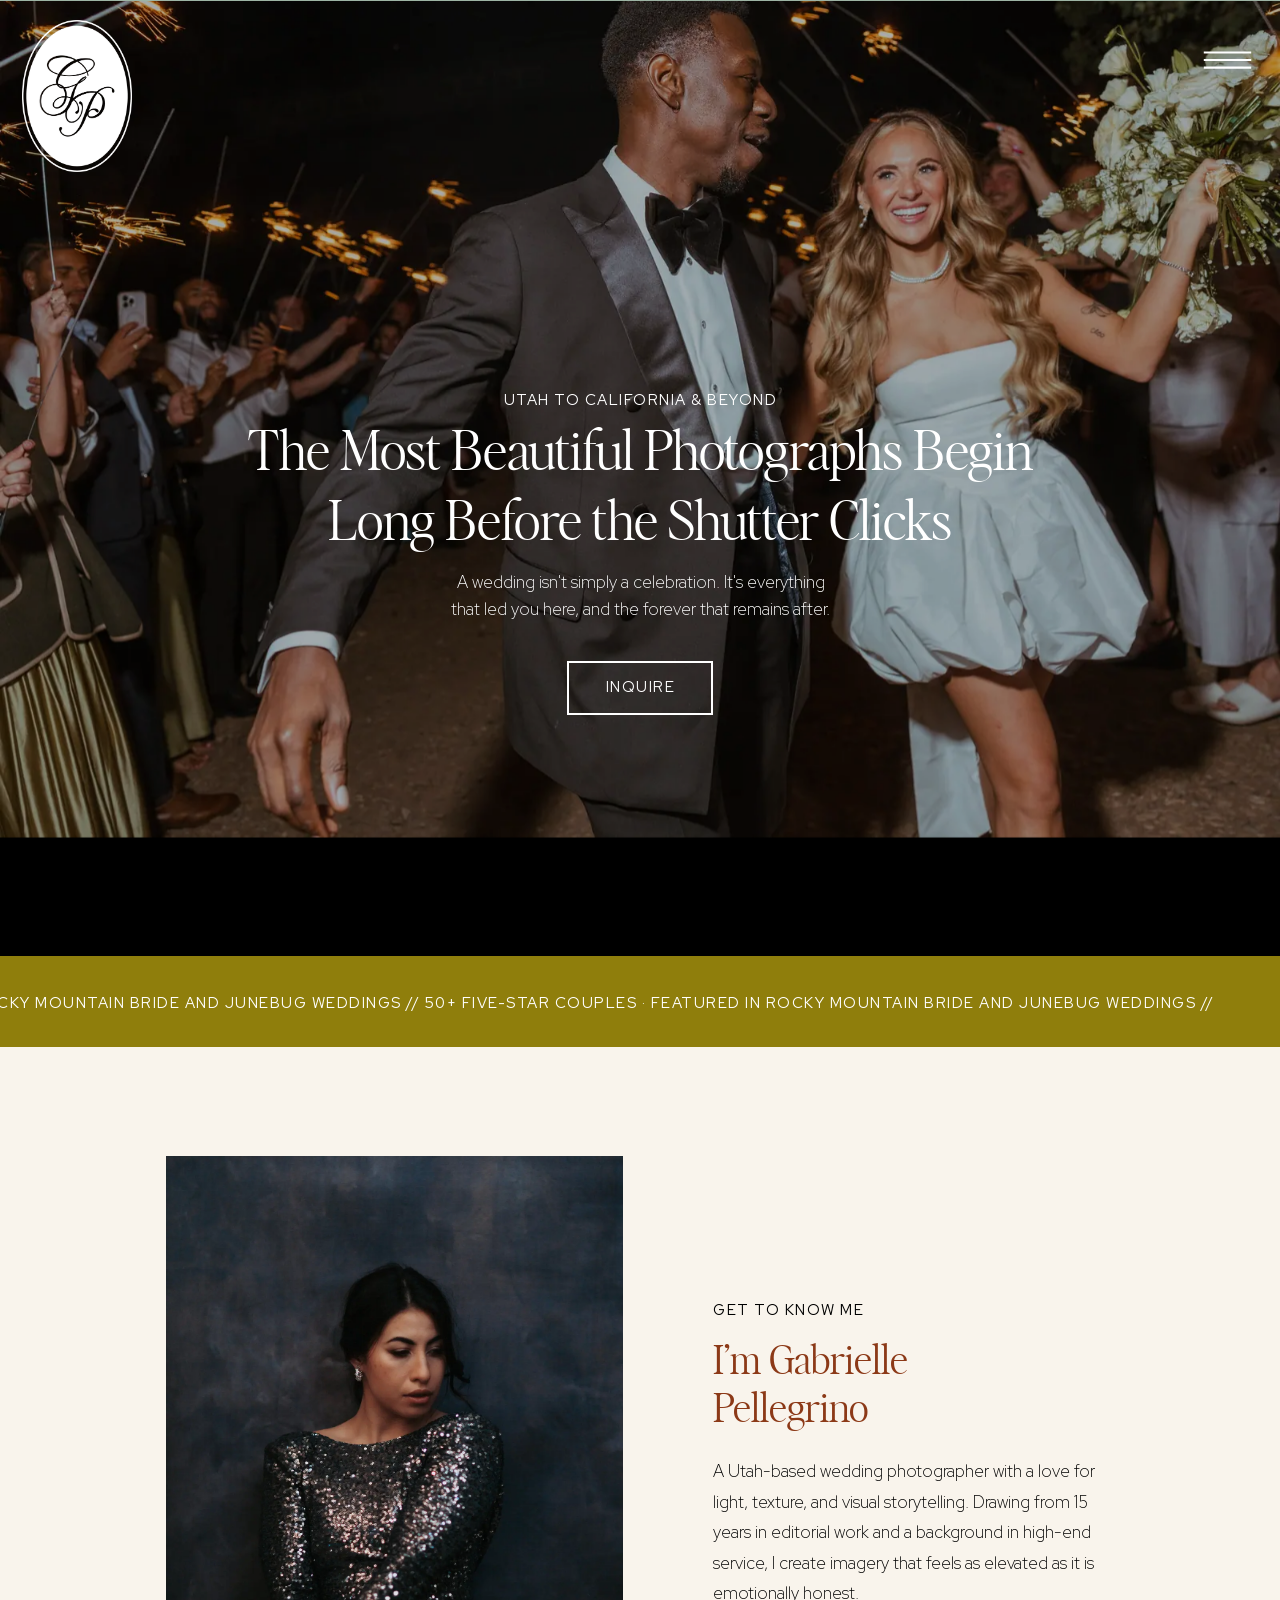
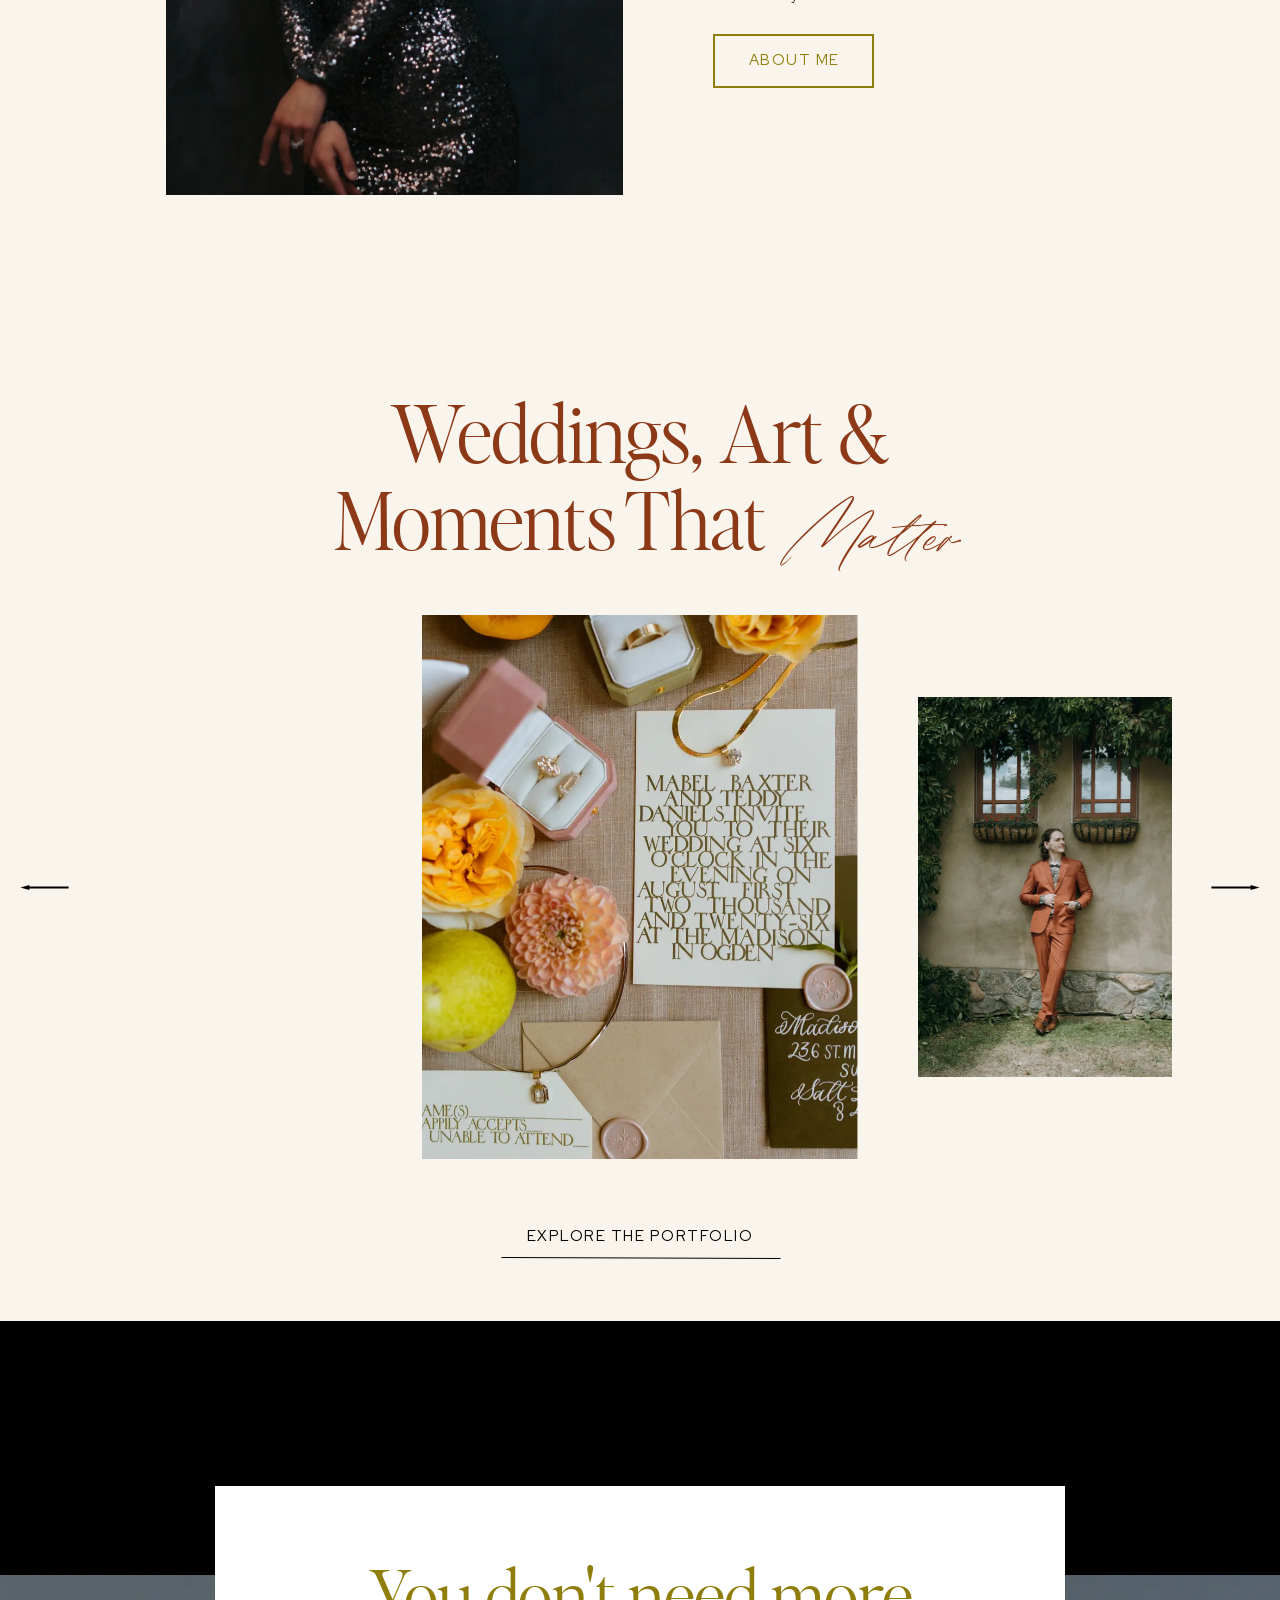
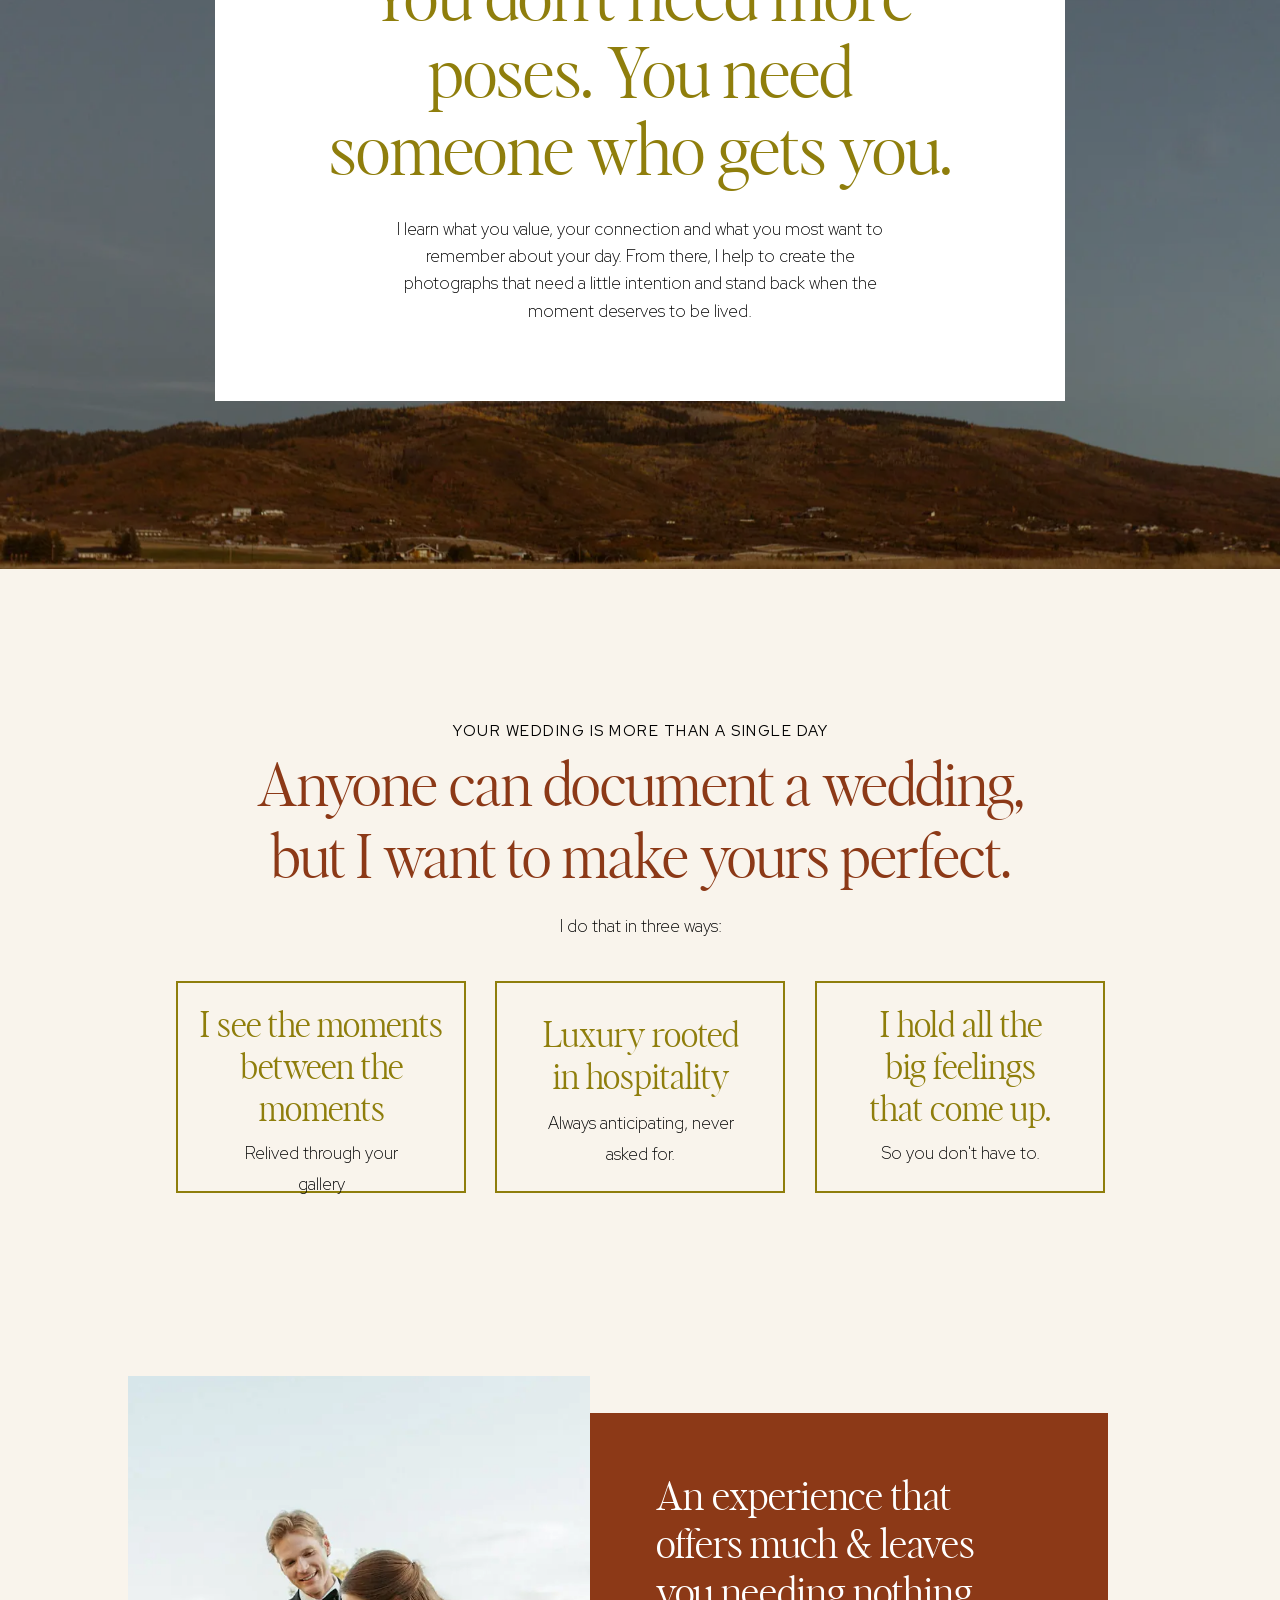
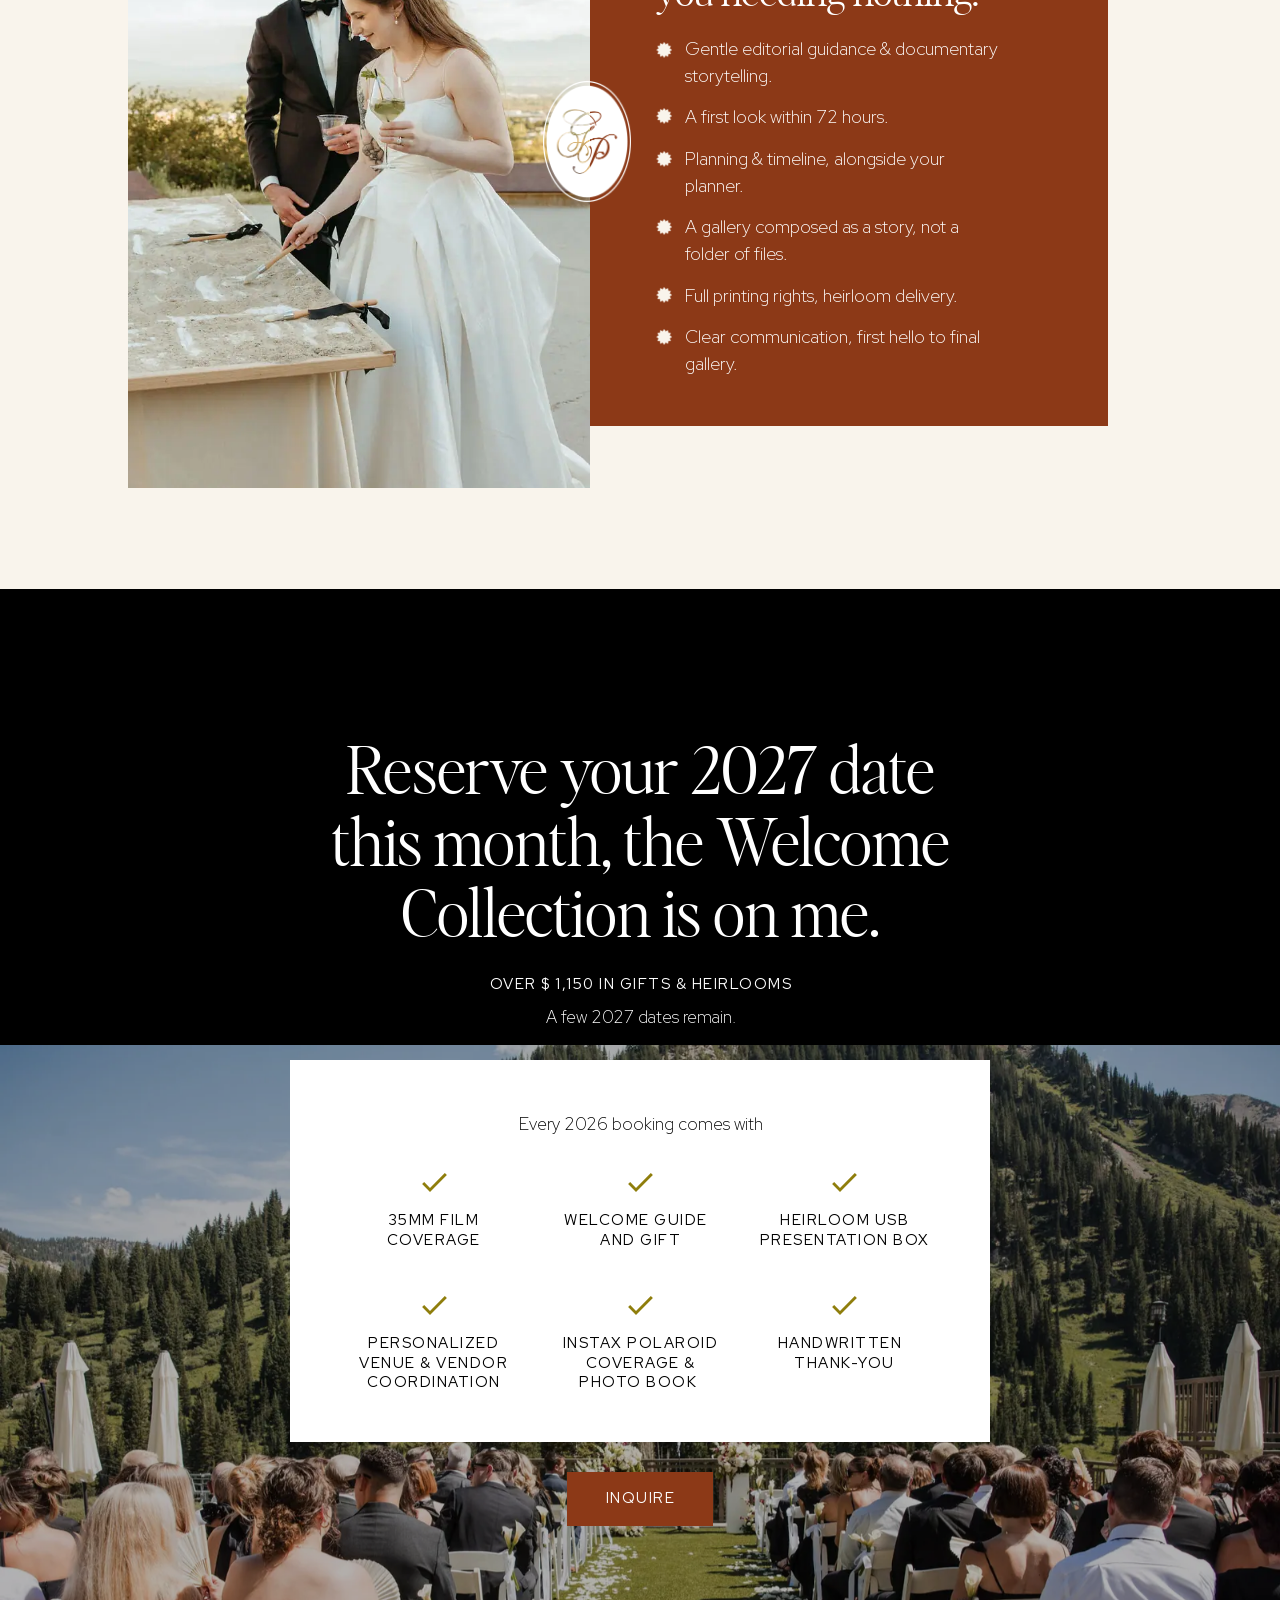
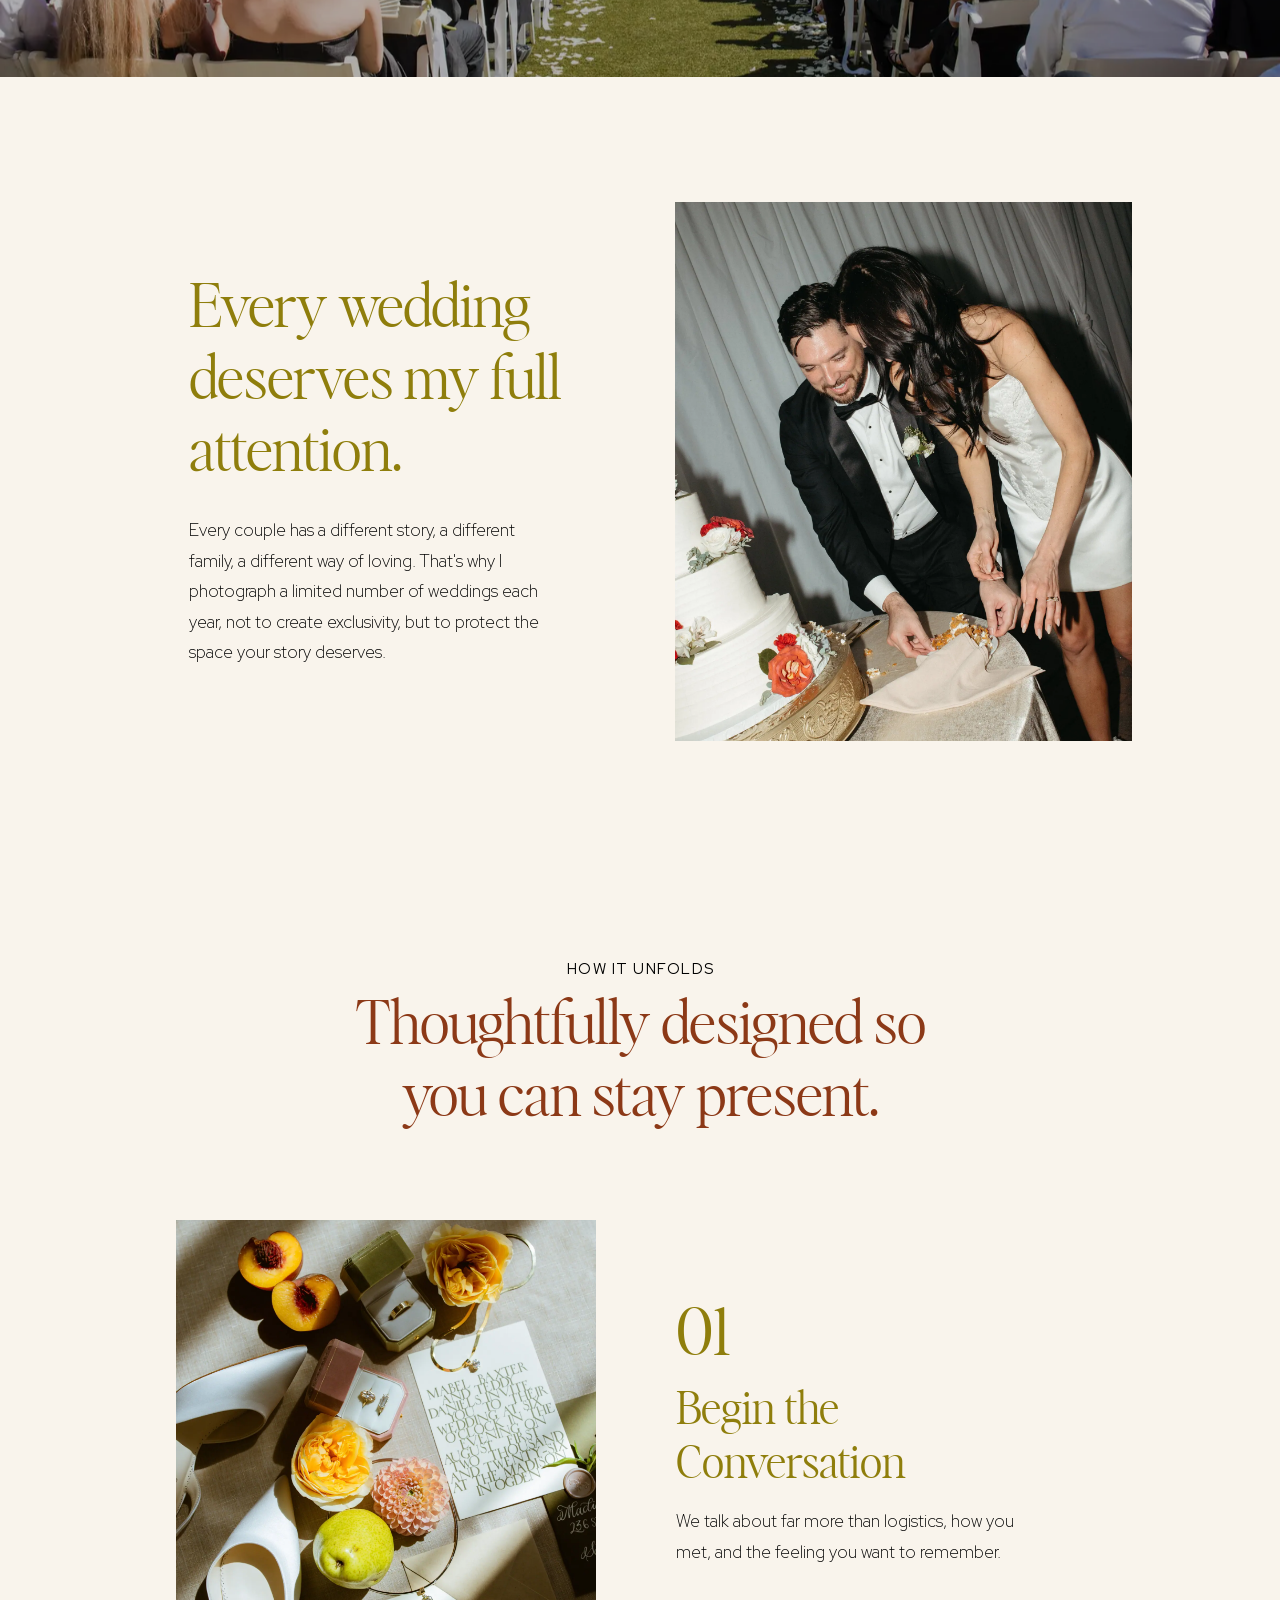
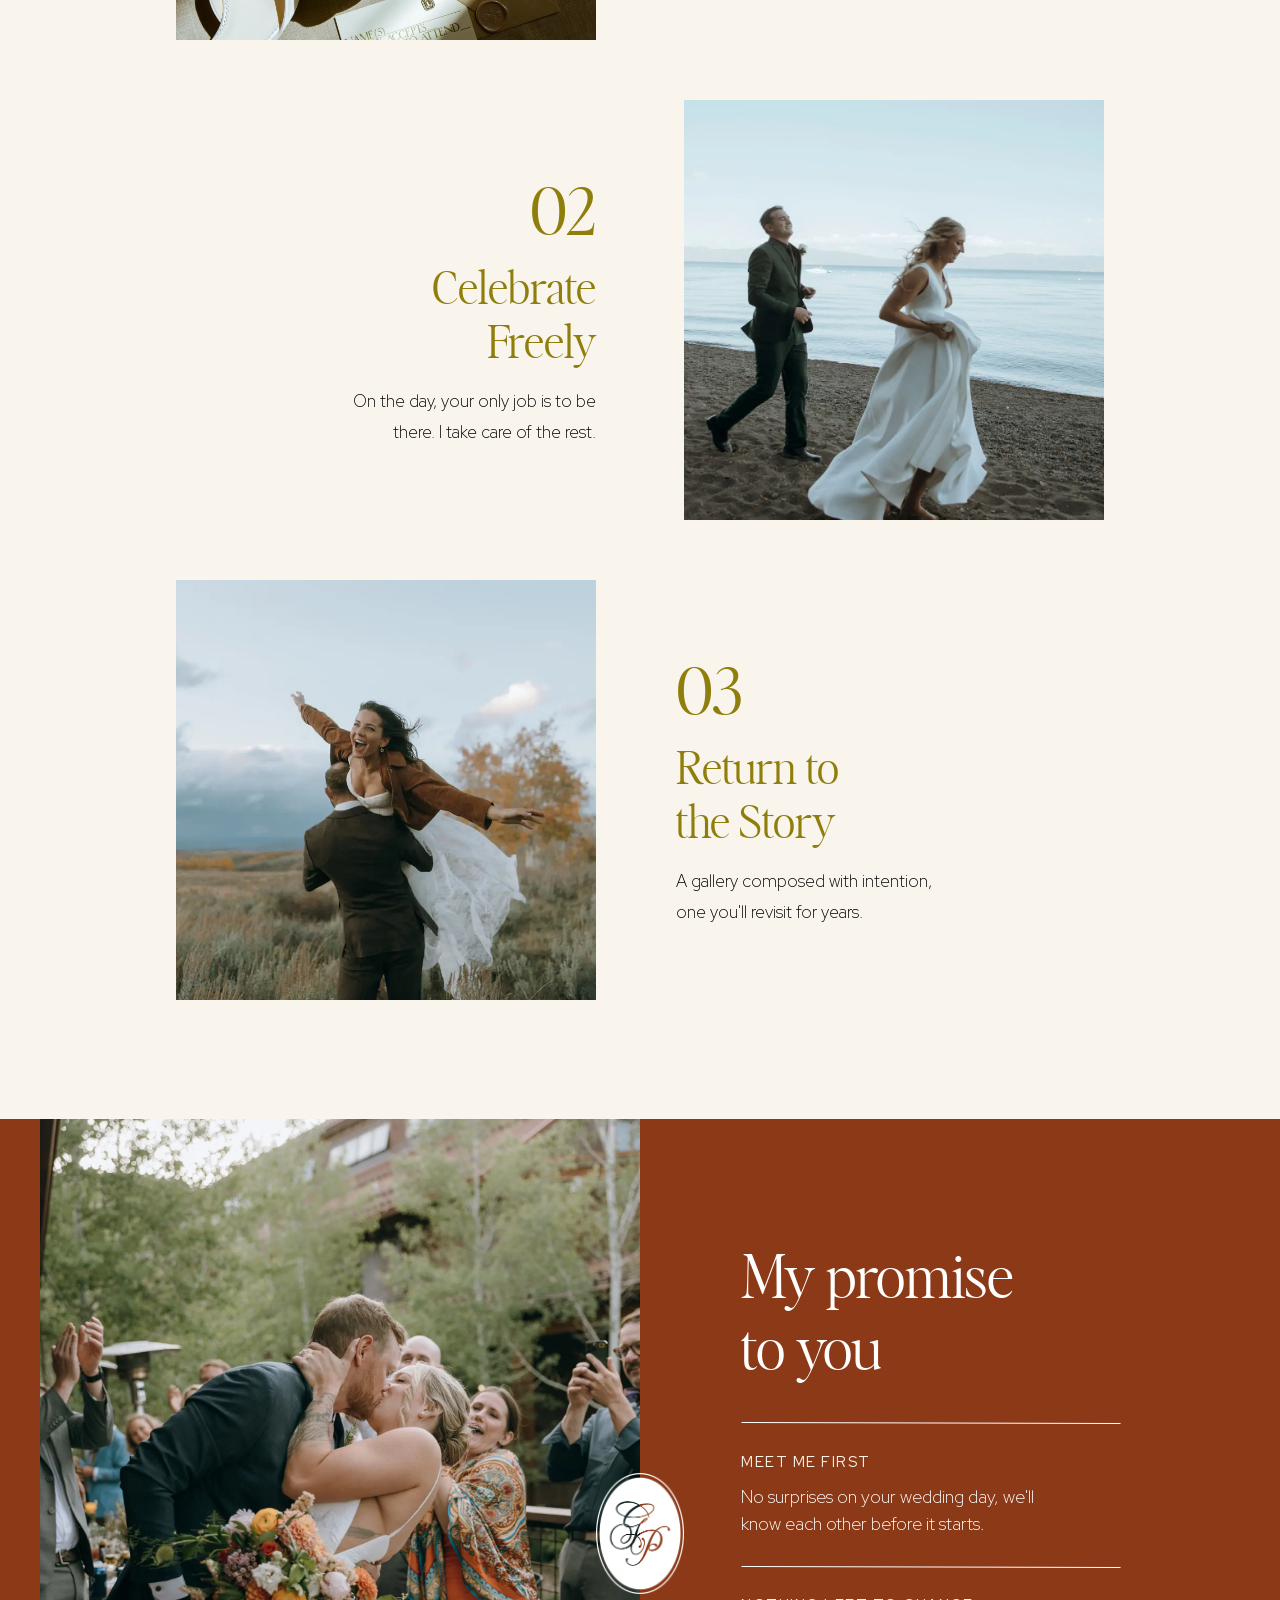
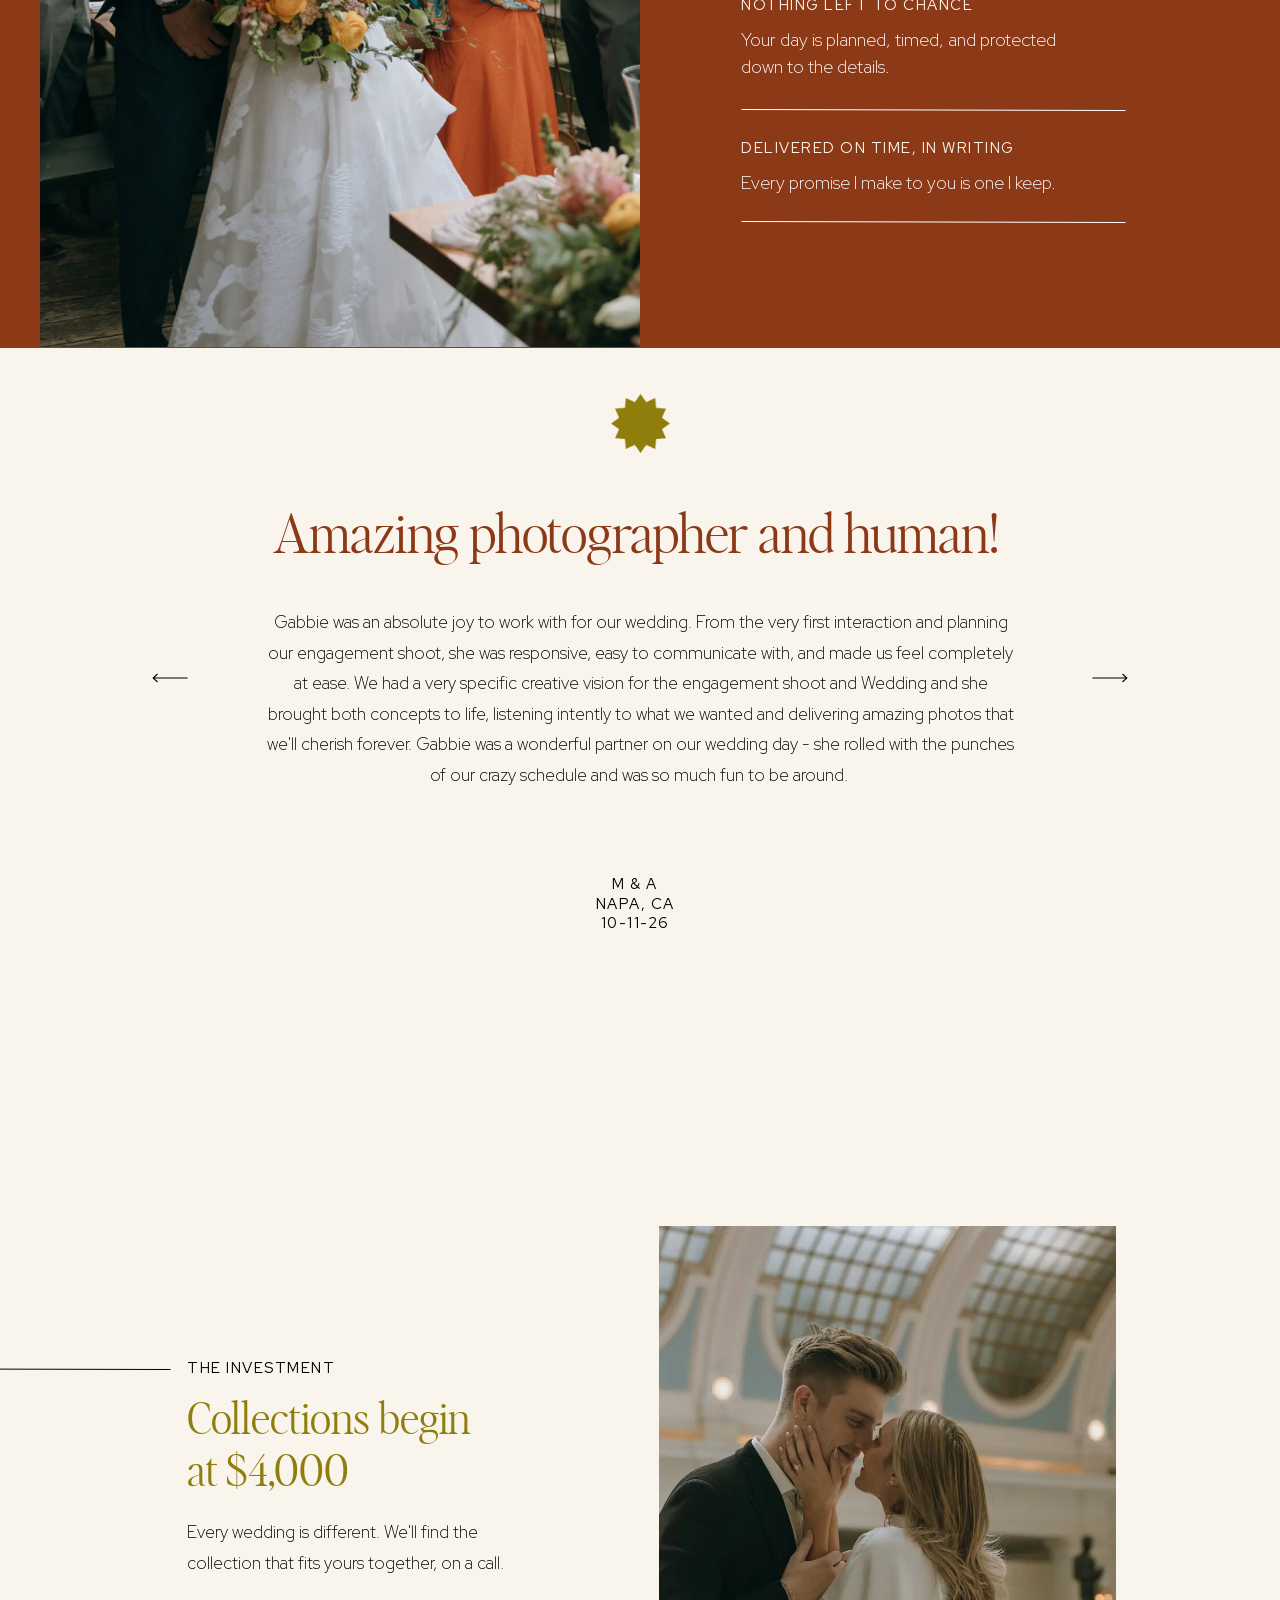
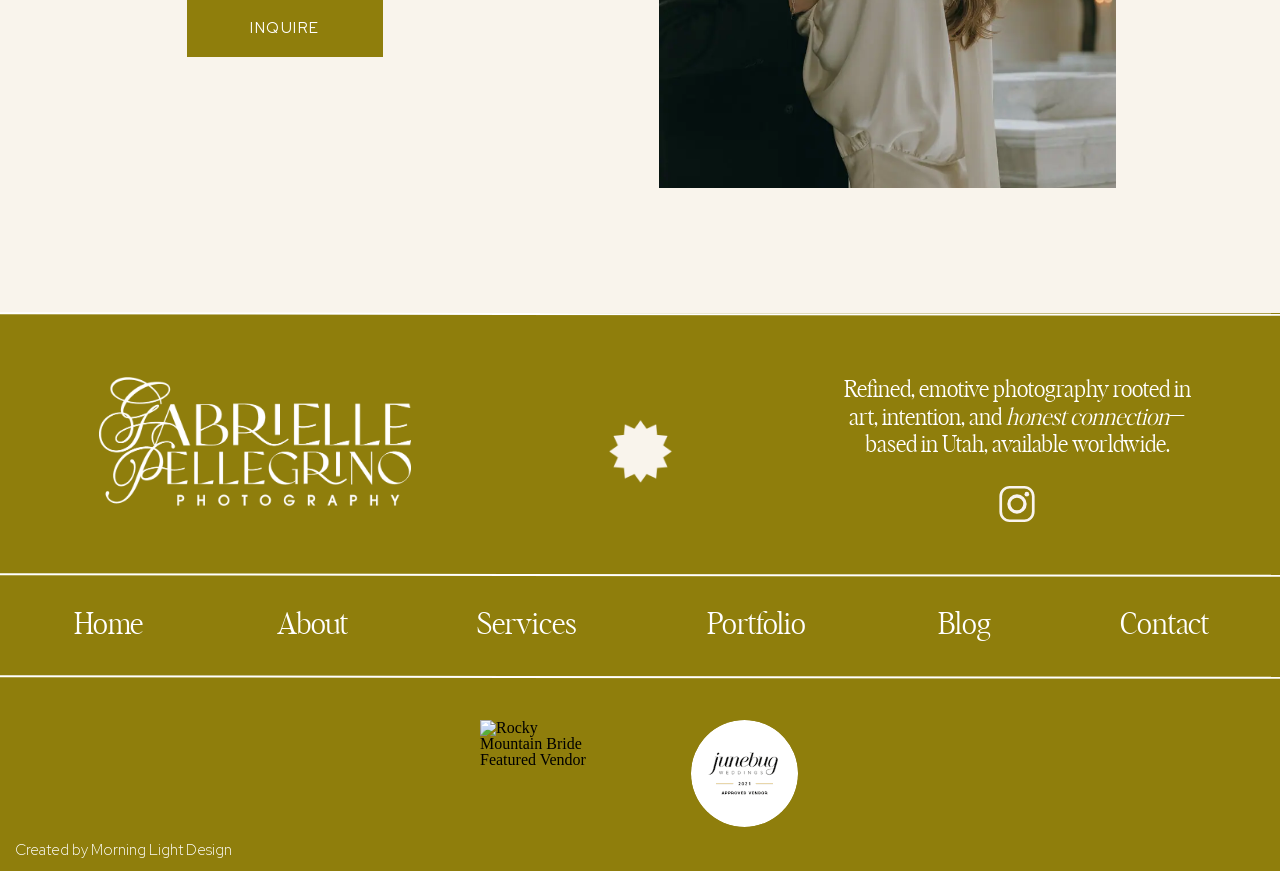
==== exact.html @ 00a031d4 "Ads version (no exits) at root; exact copy at /exact.html; group links fixed Co-Authored-By: Claude " ====
<!DOCTYPE html>
<html class="d" lang="en">
<head>
<meta charset="UTF-8">
<meta name="robots" content="noindex, nofollow">
<meta name="viewport" content="width=device-width, initial-scale=1">
<title>Home | Gabrielle Pellegrino Photography</title>
<meta name="description" content="Luxury wedding photographer in Park City, Utah offering artful, editorial-style photography for modern romantics. Explore timeless, refined imagery with a high-touch experience.">
<link rel="canonical" href="https://gabriellepellegrino.com/wedding-package">
<link rel="icon" type="image/png" href="assets/i/6zo6KObG36adnQPzUkwPkw.png">
<link rel="preload" as="image" type="image/webp" media="(max-width:767px)" imagesrcset="assets/i/BNsaUvwsZakF_SGsjJeU9Q-800.webp 800w, assets/i/BNsaUvwsZakF_SGsjJeU9Q-400.webp 400w" imagesizes="100vw" fetchpriority="high">
<link rel="preload" as="image" type="image/webp" media="(min-width:768px)" imagesrcset="assets/i/wPrCTloMI8xE-EUp9S5bJQ-1600.webp 1600w, assets/i/wPrCTloMI8xE-EUp9S5bJQ-800.webp 800w" imagesizes="100vw" fetchpriority="high">
<link rel="preload" as="font" type="font/woff" href="assets/fonts/editorsnote-light.woff" crossorigin>
<link rel="preload" as="font" type="font/woff2" href="assets/fonts/redhat.woff2" crossorigin>
<script>
(function(){
var H=document.documentElement,B=768;
function layout(){var w=H.clientWidth||innerWidth,m=w<B;H.classList.toggle('m',m);H.classList.toggle('d',!m);
 var k=m?w/320:Math.min(1,w/1200);H.style.setProperty('--k',k);H.style.setProperty('--off',(m?0:Math.max(0,(w-1200)/2))+'px');window.__k=k;window.__m=m;
 var nh=m?544:898,ex=innerHeight/k-nh;H.style.setProperty('--wyc',(ex/2)+'px');H.style.setProperty('--wyb',ex+'px')}
layout();addEventListener('resize',layout);window.__layout=layout;
})();
</script>
<style>a,abbr,acronym,address,applet,article,aside,audio,b,big,blockquote,body,canvas,caption,center,cite,code,dd,del,details,dfn,div,dl,dt,em,embed,fieldset,figcaption,figure,footer,form,h1,h2,h3,h4,h5,h6,header,hgroup,html,i,iframe,img,ins,kbd,label,legend,li,mark,menu,nav,object,ol,output,p,pre,q,ruby,s,samp,section,small,span,strike,strong,sub,summary,sup,table,tbody,td,tfoot,th,thead,time,tr,tt,u,ul,var,video{border:0;font-size:100%;font:inherit;margin:0;padding:0;vertical-align:baseline}a,a:active,a:focus,a:link,a:visited{color:inherit;text-decoration:none}a:hover{text-decoration:none}article,aside,details,figcaption,figure,footer,header,hgroup,menu,nav,section{display:block}body{line-height:1}ol,ul{list-style:none}blockquote,q{quotes:none}blockquote:after,blockquote:before,q:after,q:before{content:"";content:none}table{border-collapse:collapse;border-spacing:0}html{-webkit-text-size-adjust:100%;-moz-text-size-adjust:100%;-ms-text-size-adjust:100%}body{position:relative}b,strong{font-weight:700}em,i{font-style:italic}input[type=email],input[type=password],input[type=text],textarea{border:0;-webkit-border-radius:0;-moz-border-radius:0;border-radius:0;-webkit-box-shadow:none;-moz-box-shadow:none;box-shadow:none;overflow-y:hidden;padding:0;resize:none}.sc{height:100%;margin:0 auto;max-height:5000em;pointer-events:none}.sc,.sp{position:relative;width:100%}.sp{min-width:320px;overflow-x:hidden;overflow-y:hidden}.sb{pointer-events:none;position:relative}.sb,.sb-f{width:100%}.sb-f{left:0;min-width:320px;position:fixed}.sb-ft{top:0}.sbfb{bottom:0}.sb-ai{display:none}.sb-c,.sb-i,.sb-m,.sb-o{background-position:50% 50%;background-repeat:no-repeat;background-size:cover;height:100%;left:0;position:absolute;top:0;width:100%}.sb-ip{background-position:top;background-repeat:no-repeat}.sb-if,.sb-ip{background-attachment:fixed}.sb-m,.sb-o{max-width:100%;overflow:hidden}.sb-m .sb-mc,.sb-o .sb-mcontent{display:block;height:auto;position:absolute;width:auto}.sb-m video{object-fit:cover}.media-align-top .sb-mc{top:0}.media-align-bottom .sb-mc{bottom:0}.media-align-left .sb-mc{left:0}.media-align-right .sb-mc{right:0}.sb-a,.sb-h{display:none}.ss{-webkit-animation-fill-mode:both;animation-fill-mode:both;display:none}.ss,.ss-s,.ss.sactive{height:100%;left:0;pointer-events:none;position:absolute;top:0;width:100%}.ss-s,.ss.sactive{display:block}.st{visibility:hidden}.se,.si-group{-webkit-animation-fill-mode:both;animation-fill-mode:both;box-sizing:border-box;display:block;outline:none;pointer-events:auto;position:absolute;-webkit-transform-origin:50% 50%;-ms-transform-origin:50% 50%;transform-origin:50% 50%}.sg-link-action{cursor:pointer}.se-t{background:transparent;border:0;height:100%;left:0;padding:0;position:absolute;top:0;width:100%}.se-t::-webkit-input-placeholder{color:inherit;opacity:.5}.se-t::-moz-placeholder{color:inherit;opacity:.5}.se-t:-ms-input-placeholder{color:inherit;opacity:.5}.se-t-list ol,.se-t-list ul{margin-left:1.4em}.se-t-list li{margin-left:1em;padding-left:.1em}.se-t-list ol{list-style:decimal}.se-t-list ul{list-style:disc}.se-rc a{text-decoration:underline}.se-rc a:hover{opacity:.8}.se-wpt-pc:after{clear:both;content:"";display:table}.se-wpt a:hover,.se-wpt-pc a,.se-wpt-pc a:active,.se-wpt-pc a:focus,.se-wpt-pc a:link,.se-wpt-pc a:visited{text-decoration:underline}.se-wpt a:hover{opacity:.8}.se-wpt b,.se-wpt strong{font-weight:700}.se-wpt em,.se-wpt i{font-style:italic}.se-wpt ol,.se-wpt ul{margin-left:20px}.se-wpt ol{list-style-type:decimal}.se-wpt p{overflow:inherit;text-overflow:inherit}.se-wpt-pc ul{list-style-type:disc}.se-wpt blockquote{background:hsla(0,0%,48%,.2);margin:1em;max-width:500px;padding:1em}.se-wpt input[type=text]{color:inherit}.se-wpt input[type=text],.se-wpt textarea{border:1px solid hsla(0,0%,48%,.5)}.sb-wp404{height:400px;position:relative;width:100%}.sb-wp404 .sc{pointer-events:auto;width:400px}.se-wpt img{height:auto;max-width:100%}.se-t:focus{border:0;outline:none}.se-i{background-position:50% 50%;background-repeat:no-repeat;background-size:cover;display:block}.se-icon,.se-line{height:100%;width:100%}.se-icon svg,.se-line svg{height:100%;vertical-align:top;width:100%}.se-i img{visibility:hidden}.se-gr,.se-i img{height:100%;width:100%}.se-svg{display:block}.se-svg svg{width:100%}.se-button,.se-simple{border:0 solid transparent;box-sizing:border-box;height:100%;width:100%}.se-button{align-items:center;cursor:pointer;display:flex;justify-content:center;min-height:fit-content;transition-property:opacity,border-color,border-width,border-style,border-radius,box-shadow,background-color}.se-button>*{user-select:none}.se:has(.se-button){cursor:pointer;min-height:fit-content;transition:none}.se-button span{line-height:1;min-height:fit-content;overflow:hidden;text-overflow:ellipsis;transition-property:opacity,color,font-size,letter-spacing,line-height,text-decoration,text-transform,font-family;white-space:nowrap}.se-ff textarea{box-sizing:border-box;display:block;height:100%;overflow:auto;position:absolute;resize:none;width:100%}.se-il{pointer-events:none}.sg-s{z-index:0}.d .se-bd,.m .se-bm{overflow:hidden}.sa{-webkit-animation-duration:1s;animation-duration:1s;-webkit-animation-fill-mode:both;animation-fill-mode:both}@-webkit-keyframes fadeIn{0%{opacity:0}to{opacity:1}}@keyframes fadeIn{0%{opacity:0}to{opacity:1}}.alignleft{display:inline;float:left}.alignright{display:inline;float:right}.aligncenter{display:block;margin-left:auto;margin-right:auto}.wp-caption.alignleft,blockquote.alignleft,img.alignleft{margin:.4em 1.6em 1.6em 0}.wp-caption.alignright,blockquote.alignright,img.alignright{margin:.4em 0 1.6em 1.6em}.wp-caption.aligncenter,blockquote.aligncenter,img.aligncenter{clear:both;margin-bottom:1.6em;margin-top:.4em}.wp-caption.aligncenter,.wp-caption.alignleft,.wp-caption.alignright{margin-bottom:1.2em}a img.alignright{float:right;margin:5px 0 20px 20px}a img.alignleft,a img.alignnone{margin:5px 20px 20px 0}a img.alignleft{float:left}a img.aligncenter{display:block;margin-left:auto;margin-right:auto}.wp-caption{background:#fff;border:1px solid #f0f0f0;max-width:96%;padding:5px 3px 10px;text-align:center}.wp-caption.alignleft,.wp-caption.alignnone{margin:5px 20px 20px 0}.wp-caption.alignright{margin:5px 0 20px 20px}.wp-caption img{border:0;height:auto;margin:0;max-width:98.5%;padding:0;width:auto}.wp-caption p.wp-caption-text{font-size:11px;line-height:17px;margin:0;padding:0 4px 5px}.screen-reader-text{clip:rect(1px,1px,1px,1px);height:1px;overflow:hidden;position:absolute!important;width:1px}.screen-reader-text:focus{clip:auto!important;background-color:#f1f1f1;border-radius:3px;box-shadow:0 0 2px 2px rgba(0,0,0,.6);color:#21759b;display:block;font-size:14px;font-size:.875rem;font-weight:700;height:auto;left:5px;line-height:normal;padding:15px 23px 14px;text-decoration:none;top:5px;width:auto;z-index:100000}.comment{padding:10px}.comments-area{border-top:1px solid #eaeaea;border-top:1px solid rgba(51,51,51,.1)}.comment-list{list-style-type:none!important;margin:5px}.comment-list p{padding-top:10px}.comment-alt{background-color:hsla(0,0%,49%,.1)}.comment-date{font-size:80%}.comment-edit{font-size:60%}.comment-form input[type=email],.comment-form input[type=text],.comment-form input[type=url],.comment-form textarea{box-sizing:border-box;font:inherit;max-width:100%}.comment-form label{display:block;line-height:1.5}.logged-in-as{line-height:1.5}input[type=submit]{background:none;border:1px solid hsla(0,0%,49%,.5);color:hsla(0,0%,49%,.5);cursor:pointer;font:inherit;margin-top:10px;padding:10px;width:auto}input{font:inherit}.sc ::-webkit-scrollbar{width:12px}.sc ::-webkit-scrollbar-track{-webkit-border-radius:10px;border-radius:10px;-webkit-box-shadow:inset 0 0 20px rgba(0,0,0,.15)}.sc ::-webkit-scrollbar-thumb{background:hsla(0,0%,59%,.2);-webkit-border-radius:10px;border-radius:10px;-webkit-box-shadow:inset 0 0 1px rgba(0,0,0,.25)}.sc ::-webkit-scrollbar-thumb:window-inactive{background:hsla(0,0%,59%,.1)}</style>
<style>
      html.m {background-color:rgba(255,255,255,1);}
html.d {background-color:rgba(255,255,255,1);}
.d .se:has(.st-primary) {border-radius:0px;box-shadow:none;opacity:1;transition-duration:0.5s;}
.d .st-primary {border-style:solid;padding:17px 14px 17px 14px;border-width:0px;border-color:rgba(0,0,0,1);background-color:rgba(140,57,23,1);background-image:none;transition-duration:0.5s;}
.d .st-primary span {color:rgba(255,255,255,1);font-family:'Red Hat Display';font-weight:400;font-style:normal;font-size:15px;text-align:center;text-transform:uppercase;letter-spacing:0.1em;line-height:1.3;transition-duration:0.5s;}
.d .se:has(.st-primary:hover), .d .se:has(.trigger-child-hovers:hover .st-primary) {}
.d .st-primary.se-button:hover, .d .trigger-child-hovers:hover .st-primary.se-button {background-color:rgba(140,57,23,1);background-image:none;transition-property:background-color,background-image;}
.d .st-primary.se-button:hover span, .d .trigger-child-hovers:hover .st-primary.se-button span {}
.m .se:has(.st-primary) {border-radius:0px;box-shadow:none;opacity:1;}
.m .st-primary {border-style:solid;padding:17px 14px 17px 14px;border-width:0px;border-color:rgba(0,0,0,1);background-color:rgba(140,57,23,1);background-image:none;}
.m .st-primary span {color:rgba(255,255,255,1);font-family:'Red Hat Display';font-weight:400;font-style:normal;font-size:12px;text-align:center;text-transform:uppercase;letter-spacing:0.1em;line-height:1.8;}
.d .se:has(.st-secondary) {border-radius:0px;box-shadow:none;opacity:1;transition-duration:0.5s;}
.d .st-secondary {border-style:solid;padding:10px 14px 10px 14px;border-width:2px;border-color:rgba(0,0,0,1);background-color:rgba(0,0,0,0);background-image:none;transition-duration:0.5s;}
.d .st-secondary span {color:rgba(0,0,0,1);font-family:'Red Hat Display';font-weight:400;font-style:normal;font-size:15px;text-align:center;text-transform:uppercase;letter-spacing:0.1em;line-height:1.3;transition-duration:0.5s;}
.d .se:has(.st-secondary:hover), .d .se:has(.trigger-child-hovers:hover .st-secondary) {}
.d .st-secondary.se-button:hover, .d .trigger-child-hovers:hover .st-secondary.se-button {border-color:rgba(0,0,0,0.7);background-color:rgba(0,0,0,0);background-image:none;transition-property:border-color,background-color,background-image;}
.d .st-secondary.se-button:hover span, .d .trigger-child-hovers:hover .st-secondary.se-button span {color:rgba(0,0,0,0.7);transition-property:color;}
.m .se:has(.st-secondary) {border-radius:0px;box-shadow:none;opacity:1;}
.m .st-secondary {border-style:solid;padding:10px 14px 10px 14px;border-width:2px;border-color:rgba(0,0,0,1);background-color:rgba(0,0,0,0);background-image:none;}
.m .st-secondary span {color:rgba(0,0,0,1);font-family:'Red Hat Display';font-weight:400;font-style:normal;font-size:12px;text-align:center;text-transform:uppercase;letter-spacing:0.1em;line-height:1.8;}
.d .st-d-title {color:rgba(0,0,0,1);line-height:1.2;letter-spacing:0em;font-size:54px;text-align:left;font-family:'Editorsnote Light';font-weight:400;font-style:normal;}
.d .st-d-title.se-rc a {color:rgba(0,0,0,1);}
.d .st-d-title.se-rc a:hover {text-decoration:underline;color:rgba(0,0,0,1);opacity:0.8;}
.m .st-m-title {color:rgba(0,0,0,1);line-height:1.2;letter-spacing:0em;font-size:36px;text-align:left;font-family:'Editorsnote Light';font-weight:400;font-style:normal;}
.m .st-m-title.se-rc a {color:rgba(0,0,0,1);}
.m .st-m-title.se-rc a:hover {text-decoration:underline;color:rgba(0,0,0,1);opacity:0.8;}
.d .st-d-heading {color:rgba(0,0,0,1);text-transform:capitalize;line-height:1.6;letter-spacing:0em;font-size:22px;text-align:center;font-family:'Playfair Display';font-weight:400;font-style:normal;}
.d .st-d-heading.se-rc a {color:rgba(0,0,0,1);}
.d .st-d-heading.se-rc a:hover {text-decoration:underline;color:rgba(0,0,0,1);opacity:0.8;}
.m .st-m-heading {color:rgba(0,0,0,1);line-height:1.6;letter-spacing:0em;font-size:26px;text-align:center;font-family:'Playfair Display';font-weight:400;font-style:normal;}
.m .st-m-heading.se-rc a {color:rgba(0,0,0,1);}
.m .st-m-heading.se-rc a:hover {text-decoration:underline;color:rgba(0,0,0,1);opacity:0.8;}
.d .st-d-subheading {color:rgba(0,0,0,1);text-transform:uppercase;line-height:1.3;letter-spacing:0.1em;font-size:15px;text-align:center;font-family:'Red Hat Display';font-weight:400;font-style:normal;}
.d .st-d-subheading.se-rc a {color:rgba(0,0,0,1);}
.d .st-d-subheading.se-rc a:hover {text-decoration:underline;color:rgba(0,0,0,1);opacity:0.8;}
.m .st-m-subheading {color:rgba(0,0,0,1);text-transform:uppercase;line-height:1.8;letter-spacing:0.1em;font-size:12px;text-align:center;font-family:'Red Hat Display';font-weight:400;font-style:normal;}
.m .st-m-subheading.se-rc a {color:rgba(0,0,0,1);}
.m .st-m-subheading.se-rc a:hover {text-decoration:underline;color:rgba(0,0,0,1);opacity:0.8;}
.d .st-d-paragraph {color:rgba(0,0,0,1);line-height:1.8;letter-spacing:0em;font-size:17px;text-align:left;font-family:'Red Hat Display';font-weight:300;font-style:normal;}
.d .st-d-paragraph.se-rc a {color:rgba(0,0,0,1);}
.d .st-d-paragraph.se-rc a:hover {text-decoration:underline;color:rgba(0,0,0,1);opacity:0.8;}
.m .st-m-paragraph {color:rgba(0,0,0,1);line-height:1.4;letter-spacing:0em;font-size:15px;text-align:left;font-family:'Red Hat Display';font-weight:300;font-style:normal;}
.m .st-m-paragraph.se-rc a {color:rgba(0,0,0,1);}
.m .st-m-paragraph.se-rc a:hover {text-decoration:underline;color:rgba(0,0,0,1);opacity:0.8;}
.sib-mobile-nav {z-index:5;}
.m .sib-mobile-nav {height:544px;display:none;}
.d .sib-mobile-nav {height:898px;display:none;}
.m .sib-mobile-nav .ss-bg {background-color:rgba(0,0,0,1);}
.d .sib-mobile-nav .ss-bg {background-color:rgba(0,0,0,1);}
.m .sib-mobile-nav.sb-nm-wH .sc {height:544px;}
.d .sib-mobile-nav.sb-nd-wH .sc {height:898px;}
.d .sie-mobile-nav_0 {left:1124px;top:30px;width:52px;height:53px;}
.m .sie-mobile-nav_0 {left:273px;top:12px;width:35px;height:39px;}
.d .sie-mobile-nav_0 svg {fill:rgba(255,255,255,1);}
.m .sie-mobile-nav_0 svg {fill:rgba(255,255,255,1);}
.d .sie-mobile-nav_1:hover {opacity:1;transition-duration:0.5s;transition-property:opacity;}
.m .sie-mobile-nav_1:hover {opacity:1;transition-duration:0.5s;transition-property:opacity;}
.d .sie-mobile-nav_1 {left:485px;top:272px;width:230px;height:26px;transition-duration:0.5s;transition-property:opacity;}
.m .sie-mobile-nav_1 {left:48px;top:102px;width:225px;height:26px;transition-duration:0.5s;transition-property:opacity;}
.d .sie-mobile-nav_1-text:hover {font-family:'Editorsnote Light Italic';font-weight:400;font-style:normal;}
.m .sie-mobile-nav_1-text:hover {font-family:'Editorsnote Light Italic';font-weight:400;font-style:normal;}
.d .sie-mobile-nav_1-text {color:rgba(255,255,255,1);text-transform:capitalize;line-height:1.2;font-size:50px;text-align:center;font-family:'Editorsnote Light';font-weight:400;font-style:normal;transition-duration:0.5s;transition-property:font-family,font-weight,font-style;}
.m .sie-mobile-nav_1-text {color:rgba(255,255,255,1);line-height:1.2;font-size:30px;text-align:center;font-family:'Editorsnote Light';font-weight:400;font-style:normal;transition-duration:0.5s;transition-property:font-family,font-weight,font-style;}
.d .sie-mobile-nav_2 {left:572px;top:668px;width:56px;height:46px;}
.m .sie-mobile-nav_2 {left:141px;top:423px;width:39px;height:34px;}
.d .sie-mobile-nav_2 svg {fill:rgba(249,244,239,1);}
.m .sie-mobile-nav_2 svg {fill:rgba(255,255,255,1);}
.d .sie-mobile-nav_3:hover {opacity:1;transition-duration:0.5s;transition-property:opacity;}
.m .sie-mobile-nav_3:hover {opacity:1;transition-duration:0.5s;transition-property:opacity;}
.d .sie-mobile-nav_3 {left:491px;top:343px;width:218px;height:26px;transition-duration:0.5s;transition-property:opacity;}
.m .sie-mobile-nav_3 {left:65px;top:195px;width:192px;height:27px;transition-duration:0.5s;transition-property:opacity;}
.d .sie-mobile-nav_3-text:hover {font-family:'Editorsnote Light Italic';font-weight:400;font-style:normal;}
.m .sie-mobile-nav_3-text:hover {font-family:'Editorsnote Light Italic';font-weight:400;font-style:normal;}
.d .sie-mobile-nav_3-text {color:rgba(255,255,255,1);text-transform:capitalize;line-height:1.2;font-size:50px;text-align:center;font-family:'Editorsnote Light';font-weight:400;font-style:normal;transition-duration:0.5s;transition-property:font-family,font-weight,font-style;}
.m .sie-mobile-nav_3-text {color:rgba(255,255,255,1);text-transform:capitalize;line-height:1.2;font-size:30px;text-align:center;font-family:'Editorsnote Light';font-weight:400;font-style:normal;transition-duration:0.5s;transition-property:font-family,font-weight,font-style;}
.d .sie-mobile-nav_4:hover {opacity:1;transition-duration:0.5s;transition-property:opacity;}
.m .sie-mobile-nav_4:hover {opacity:1;transition-duration:0.5s;transition-property:opacity;}
.d .sie-mobile-nav_4 {left:529px;top:202px;width:142px;height:26px;transition-duration:0.5s;transition-property:opacity;}
.m .sie-mobile-nav_4 {left:72px;top:148px;width:177px;height:27px;transition-duration:0.5s;transition-property:opacity;}
.d .sie-mobile-nav_4-text:hover {font-family:'Editorsnote Light Italic';font-weight:400;font-style:normal;}
.m .sie-mobile-nav_4-text:hover {font-family:'Editorsnote Light Italic';font-weight:400;font-style:normal;}
.d .sie-mobile-nav_4-text {color:rgba(255,255,255,1);text-transform:capitalize;line-height:1.2;font-size:50px;text-align:center;font-family:'Editorsnote Light';font-weight:400;font-style:normal;transition-duration:0.5s;transition-property:font-family,font-weight,font-style;}
.m .sie-mobile-nav_4-text {color:rgba(255,255,255,1);text-transform:capitalize;line-height:1.2;font-size:30px;text-align:center;font-family:'Editorsnote Light';font-weight:400;font-style:normal;transition-duration:0.5s;transition-property:font-family,font-weight,font-style;}
.d .sie-mobile-nav_5:hover {opacity:1;transition-duration:0.5s;transition-property:opacity;}
.m .sie-mobile-nav_5:hover {opacity:1;transition-duration:0.5s;transition-property:opacity;}
.d .sie-mobile-nav_5 {left:489px;top:553px;width:223px;height:26px;transition-duration:0.5s;transition-property:opacity;}
.m .sie-mobile-nav_5 {left:87px;top:290px;width:147px;height:27px;transition-duration:0.5s;transition-property:opacity;}
.d .sie-mobile-nav_5-text:hover {font-family:'Editorsnote Light Italic';font-weight:400;font-style:normal;}
.m .sie-mobile-nav_5-text:hover {font-family:'Editorsnote Light Italic';font-weight:400;font-style:normal;}
.d .sie-mobile-nav_5-text {color:rgba(255,255,255,1);text-transform:capitalize;font-size:50px;text-align:center;transition-duration:0.5s;transition-property:font-family,font-weight,font-style;}
.m .sie-mobile-nav_5-text {color:rgba(255,255,255,1);font-size:30px;text-align:center;transition-duration:0.5s;transition-property:font-family,font-weight,font-style;}
.d .sie-mobile-nav_6:hover {opacity:1;transition-duration:0.5s;transition-property:opacity;}
.m .sie-mobile-nav_6:hover {opacity:1;transition-duration:0.5s;transition-property:opacity;}
.d .sie-mobile-nav_6 {left:544px;top:132px;width:112px;height:26px;transition-duration:0.5s;transition-property:opacity;}
.m .sie-mobile-nav_6 {left:72px;top:56px;width:177px;height:26px;transition-duration:0.5s;transition-property:opacity;}
.d .sie-mobile-nav_6-text:hover {font-family:'Editorsnote Light Italic';font-weight:400;font-style:normal;}
.m .sie-mobile-nav_6-text:hover {font-family:'Editorsnote Light Italic';font-weight:400;font-style:normal;}
.d .sie-mobile-nav_6-text {color:rgba(255,255,255,1);text-transform:capitalize;line-height:1.2;font-size:50px;text-align:center;font-family:'Editorsnote Light';font-weight:400;font-style:normal;transition-duration:0.5s;transition-property:font-family,font-weight,font-style;}
.m .sie-mobile-nav_6-text {color:rgba(255,255,255,1);line-height:1.2;font-size:30px;text-align:center;font-family:'Editorsnote Light';font-weight:400;font-style:normal;transition-duration:0.5s;transition-property:font-family,font-weight,font-style;}
.d .sie-mobile-nav_7 {left:-2390px;top:812px;width:5982px;height:23px;}
.m .sie-mobile-nav_7 {left:-838px;top:475px;width:1569px;height:41px;display:none;}
.d .sie-mobile-nav_7-text {color:rgba(255,255,255,1);}
.m .sie-mobile-nav_7-text {color:rgba(255,255,255,1);}
.d .sie-mobile-nav_8 {left:-2391px;top:814px;width:5982px;height:23px;display:none;}
.m .sie-mobile-nav_8 {left:-624px;top:495px;width:1569px;height:41px;}
.d .sie-mobile-nav_8-text {color:rgba(255,255,255,1);}
.m .sie-mobile-nav_8-text {color:rgba(255,255,255,1);}
.d .sie-mobile-nav_9:hover {opacity:1;transition-duration:0.5s;transition-property:opacity;}
.m .sie-mobile-nav_9:hover {opacity:1;transition-duration:0.5s;transition-property:opacity;}
.d .sie-mobile-nav_9 {left:489px;top:483px;width:223px;height:26px;transition-duration:0.5s;transition-property:opacity;}
.m .sie-mobile-nav_9 {left:87px;top:337px;width:147px;height:27px;transition-duration:0.5s;transition-property:opacity;}
.d .sie-mobile-nav_9-text:hover {font-family:'Editorsnote Light Italic';font-weight:400;font-style:normal;}
.m .sie-mobile-nav_9-text:hover {font-family:'Editorsnote Light Italic';font-weight:400;font-style:normal;}
.d .sie-mobile-nav_9-text {color:rgba(255,255,255,1);text-transform:capitalize;font-size:50px;text-align:center;transition-duration:0.5s;transition-property:font-family,font-weight,font-style;}
.m .sie-mobile-nav_9-text {color:rgba(255,255,255,1);font-size:30px;text-align:center;transition-duration:0.5s;transition-property:font-family,font-weight,font-style;}
.d .sie-mobile-nav_10:hover {opacity:1;transition-duration:0.5s;transition-property:opacity;}
.m .sie-mobile-nav_10:hover {opacity:1;transition-duration:0.5s;transition-property:opacity;}
.d .sie-mobile-nav_10 {left:491px;top:413px;width:218px;height:26px;transition-duration:0.5s;transition-property:opacity;}
.m .sie-mobile-nav_10 {left:65px;top:243px;width:192px;height:27px;transition-duration:0.5s;transition-property:opacity;}
.d .sie-mobile-nav_10-text:hover {font-family:'Editorsnote Light Italic';font-weight:400;font-style:normal;}
.m .sie-mobile-nav_10-text:hover {font-family:'Editorsnote Light Italic';font-weight:400;font-style:normal;}
.d .sie-mobile-nav_10-text {color:rgba(255,255,255,1);text-transform:capitalize;line-height:1.2;font-size:50px;text-align:center;font-family:'Editorsnote Light';font-weight:400;font-style:normal;transition-duration:0.5s;transition-property:font-family,font-weight,font-style;}
.m .sie-mobile-nav_10-text {color:rgba(255,255,255,1);text-transform:capitalize;line-height:1.2;font-size:30px;text-align:center;font-family:'Editorsnote Light';font-weight:400;font-style:normal;transition-duration:0.5s;transition-property:font-family,font-weight,font-style;}
.sib-header {z-index:2;}
.m .sib-header {height:1px;}
.d .sib-header {height:1px;}
.m .sib-header .ss-bg {background-color:rgba(157,180,164,1);}
.d .sib-header .ss-bg {background-color:rgba(157,180,164,1);}
.d .sie-header_0 {left:-6px;top:20px;width:166px;height:152px;}
.m .sie-header_0 {left:-5px;top:8px;width:80px;height:77px;}
.d .sie-header_0 .se-img {background-repeat:no-repeat;background-size:contain;background-position:50%;border-radius:inherit;}
.m .sie-header_0 .se-img {background-repeat:no-repeat;background-size:contain;background-position:50%;border-radius:inherit;}
.d .sie-header_1 {left:1113px;top:24px;width:69px;height:72px;}
.m .sie-header_1 {left:263px;top:0px;width:51px;height:58px;}
.d .sie-header_1 svg {fill:rgba(255,255,255,1);}
.m .sie-header_1 svg {fill:rgba(255,255,255,1);}
.sib-hero {z-index:1;}
.m .sib-hero {height:585px;}
.d .sib-hero {height:955px;}
.m .sib-hero .ss-bg {background-color:rgba(0,0,0,1);}
.d .sib-hero .ss-bg {background-color:rgba(0,0,0,1);}
.d .sie-hero_0 {left:410px;top:568px;width:381px;height:61px;}
.m .sie-hero_0 {left:40px;top:388px;width:239px;height:75px;}
.d .sie-hero_0-text {color:rgba(255,255,255,1);line-height:1.6;text-align:center;}
.m .sie-hero_0-text {color:rgba(255,255,255,1);line-height:1.6;text-align:center;}
.d .sie-hero_1 {left:141px;top:418px;width:918px;height:127px;}
.m .sie-hero_1 {left:44px;top:121px;width:238px;height:127px;}
.d .sie-hero_1-text {color:rgba(255,255,255,1);line-height:1.3;font-size:54px;text-align:center;}
.m .sie-hero_1-text {color:rgba(255,255,255,1);line-height:1.3;font-size:24px;text-align:center;}
.d .sie-hero_2 {left:358px;top:390px;width:485px;height:28px;}
.m .sie-hero_2 {left:40px;top:93px;width:246px;height:23px;}
.d .sie-hero_2-text {color:rgba(255,255,255,1);}
.m .sie-hero_2-text {color:rgba(255,255,255,1);}
.d .sie-hero_3 {left:527px;top:660px;width:146px;height:54px;}
.m .sie-hero_3 {left:99px;top:486px;width:127px;height:40px;}
.d .0USr3wDgu:hover .sie-hero_0USr3wDgu_0 .se-simple {opacity:1;}
.m .0USr3wDgu:hover .sie-hero_0USr3wDgu_0 .se-simple {opacity:1;}
.d .sie-hero_0USr3wDgu_0 {left:0px;top:0px;width:146px;height:54px;}
.m .sie-hero_0USr3wDgu_0 {left:0px;top:0px;width:127px;height:40px;}
.d .sie-hero_0USr3wDgu_0 .se-simple {border-color:rgba(255,255,255,1);border-width:2px;border-style:solid;background-color:rgba(0,0,0,0);transition-duration:0.5s;transition-property:opacity;border-radius:inherit;}
.m .sie-hero_0USr3wDgu_0 .se-simple {border-color:rgba(255,255,255,1);border-width:2px;border-style:solid;background-color:rgba(0,0,0,0);transition-duration:0.5s;transition-property:opacity;border-radius:inherit;}
.d .0USr3wDgu:hover .sie-hero_0USr3wDgu_1 {opacity:1;transition-duration:0.5s;transition-property:opacity;}
.m .0USr3wDgu:hover .sie-hero_0USr3wDgu_1 {opacity:1;transition-duration:0.5s;transition-property:opacity;}
.d .sie-hero_0USr3wDgu_1 {left:35px;top:17px;width:77px;height:20px;transition-duration:0.5s;transition-property:opacity;}
.m .sie-hero_0USr3wDgu_1 {left:29px;top:13px;width:69px;height:14px;transition-duration:0.5s;transition-property:opacity;}
.d .0USr3wDgu:hover .sie-hero_0USr3wDgu_1-text  {color:rgba(178,126,80,1);}
.m .0USr3wDgu:hover .sie-hero_0USr3wDgu_1-text  {color:rgba(178,126,80,1);}
.d .sie-hero_0USr3wDgu_1-text {color:rgba(255,255,255,1);line-height:1.3;text-align:center;transition-duration:0.5s;transition-property:color;}
.m .sie-hero_0USr3wDgu_1-text {color:rgba(255,255,255,1);line-height:1;text-align:center;transition-duration:0.5s;transition-property:color;}
.m .sib-ticker {height:79px;}
.d .sib-ticker {height:91px;}
.m .sib-ticker .ss-bg {background-color:rgba(143,126,12,1);}
.d .sib-ticker .ss-bg {background-color:rgba(143,126,12,1);}
.d .sie-ticker_0 {left:-2800px;top:38px;width:4000px;height:16px;}
.m .sie-ticker_0 {left:-2275px;top:29px;width:4871px;height:21px;}
.d .sie-ticker_0-text {color:rgba(255,255,255,1);}
.m .sie-ticker_0-text {color:rgba(255,255,255,1);}
.m .sib-about {height:731px;}
.d .sib-about {height:857px;}
.m .sib-about .ss-bg {background-color:rgba(249,244,236,1);}
.d .sib-about .ss-bg {background-color:rgba(249,244,236,1);}
.d .sie-about_0 {left:673px;top:254px;width:401px;height:310px;}
.m .sie-about_0 {left:35px;top:365px;width:256px;height:249px;}
.d .sie-about_o6kjUQqYo_0 {left:0px;top:37px;width:396px;height:99px;}
.m .sie-about_o6kjUQqYo_0 {left:0px;top:31px;width:250px;height:66px;}
.d .sie-about_o6kjUQqYo_0-text {color:rgba(140,57,23,1);text-transform:none;line-height:1.2;font-size:40px;text-align:left;font-family:'Editorsnote Light';font-weight:400;font-style:normal;}
.m .sie-about_o6kjUQqYo_0-text {color:rgba(140,57,23,1);text-transform:none;line-height:1.2;font-size:26px;text-align:left;font-family:'Editorsnote Light';font-weight:400;font-style:normal;}
.d .sie-about_o6kjUQqYo_1 {left:0px;top:155px;width:401px;height:155px;}
.m .sie-about_o6kjUQqYo_1 {left:0px;top:114px;width:256px;height:135px;}
.d .sie-about_o6kjUQqYo_1-text {text-align:left;}
.m .sie-about_o6kjUQqYo_1-text {text-align:left;}
.d .sie-about_o6kjUQqYo_2 {left:0px;top:0px;width:229px;height:20px;}
.m .sie-about_o6kjUQqYo_2 {left:0px;top:0px;width:229px;height:20px;}
.d .sie-about_o6kjUQqYo_2-text {text-align:left;}
.m .sie-about_o6kjUQqYo_2-text {text-align:left;}
.d .sie-about_1 {left:126px;top:109px;width:457px;height:639px;}
.m .sie-about_1 {left:35px;top:48px;width:250px;height:290px;}
.d .sie-about_1 .se-img {background-repeat:no-repeat;background-size:128%;background-position:0% 43.038%;border-radius:inherit;}
.m .sie-about_1 .se-img {background-repeat:no-repeat;background-size:128%;background-position:0% 43.038%;border-radius:inherit;}
.d .sie-about_2 {left:673px;top:587px;width:161px;height:54px;}
.m .sie-about_2 {left:77px;top:632px;width:166px;height:40px;}
.d .eLBi6awod:hover .sie-about_eLBi6awod_0 .se-simple {opacity:1;}
.m .eLBi6awod:hover .sie-about_eLBi6awod_0 .se-simple {opacity:1;}
.d .sie-about_eLBi6awod_0 {left:0px;top:0px;width:161px;height:54px;}
.m .sie-about_eLBi6awod_0 {left:0px;top:0px;width:166px;height:40px;}
.d .sie-about_eLBi6awod_0 .se-simple {border-color:rgba(143,126,12,1);border-width:2px;border-style:solid;background-color:rgba(249,244,236,1);transition-duration:0.5s;transition-property:opacity;border-radius:inherit;}
.m .sie-about_eLBi6awod_0 .se-simple {border-color:rgba(255,255,255,1);border-width:0px;border-style:solid;background-color:rgba(140,57,23,1);transition-duration:0.5s;transition-property:opacity;border-radius:inherit;}
.d .eLBi6awod:hover .sie-about_eLBi6awod_1 {opacity:1;transition-duration:0.5s;transition-property:opacity;}
.m .eLBi6awod:hover .sie-about_eLBi6awod_1 {opacity:1;transition-duration:0.5s;transition-property:opacity;}
.d .sie-about_eLBi6awod_1 {left:34px;top:17px;width:94px;height:20px;transition-duration:0.5s;transition-property:opacity;}
.m .sie-about_eLBi6awod_1 {left:31px;top:13px;width:105px;height:14px;transition-duration:0.5s;transition-property:opacity;}
.d .eLBi6awod:hover .sie-about_eLBi6awod_1-text  {color:rgba(143,126,12,1);}
.m .eLBi6awod:hover .sie-about_eLBi6awod_1-text  {color:rgba(143,126,12,1);}
.d .sie-about_eLBi6awod_1-text {color:rgba(143,126,12,1);line-height:1.3;text-align:center;transition-duration:0.5s;transition-property:color;}
.m .sie-about_eLBi6awod_1-text {color:rgba(143,126,12,1);line-height:1;text-align:center;transition-duration:0.5s;transition-property:color;}
.sib-images {z-index:1;}
.m .sib-images {height:478px;}
.d .sib-images {height:1017px;}
.m .sib-images .ss-bg {background-color:rgba(249,244,236,1);}
.d .sib-images .ss-bg {background-color:rgba(249,244,236,1);}
.d .sie-images_0 {left:251px;top:93px;width:698px;height:194px;}
.m .sie-images_0 {left:31px;top:59px;width:253px;height:66px;}
.d .sie-images_0-text {color:rgba(140,57,23,1);text-transform:capitalize;line-height:1.1;font-size:79px;text-align:center;}
.m .sie-images_0-text {color:rgba(140,57,23,1);text-transform:capitalize;line-height:1.1;font-size:30px;text-align:center;}
.d .sie-images_1 {left:415px;top:923px;width:370px;height:20px;}
.m .sie-images_1 {left:41px;top:389px;width:238px;height:17px;}
.d .sie-images_1-text {text-align:center;}
.m .sie-images_1-text {text-align:center;}
.d .sie-images_2 {left:461px;top:953px;width:279px;height:1px;}
.m .sie-images_2 {left:48px;top:419px;width:224px;height:1px;}
.se-line {width:auto;height:auto;}
.sie-images_2 svg {vertical-align:top;overflow:visible;pointer-events:none;box-sizing:content-box;}
.m .sie-images_2 svg {stroke:rgba(0,0,0,1);transform:scaleX(1);padding:0.5px;height:1px;width:224px;}
.d .sie-images_2 svg {stroke:rgba(0,0,0,1);transform:scaleX(1);padding:0.5px;height:1px;width:279px;}
.m .sie-images_2 line {stroke-linecap:butt;stroke-width:1;stroke-dasharray:none;pointer-events:all;}
.d .sie-images_2 line {stroke-linecap:butt;stroke-width:1;stroke-dasharray:none;pointer-events:all;}
.d .sie-images_3 {left:1124px;top:552px;width:63px;height:63px;}
.m .sie-images_3 {left:166px;top:321px;width:50px;height:50px;}
.d .sie-images_3 svg {fill:rgba(0,0,0,1);}
.m .sie-images_3 svg {fill:rgba(0,0,0,1);}
.d .sie-images_4 {left:13px;top:552px;width:63px;height:63px;}
.m .sie-images_4 {left:91px;top:321px;width:50px;height:50px;}
.d .sie-images_4 svg {fill:rgba(0,0,0,1);}
.m .sie-images_4 svg {fill:rgba(0,0,0,1);}
.d .sie-images_5 {left:80px;top:311px;width:1040px;height:544px;}
.m .sie-images_5 {left:0px;top:143px;width:321px;height:167px;}
.d .sig-images_5 .ssg-slider .flickity-page-dots {display:none;}
.d .sig-images_5 .ssg-slider-cell {margin-right:6px;transform:scale(0.7);-webkit-transform:scale(0.7);}
.m .sig-images_5 .ssg-slider .flickity-page-dots {display:none;}
.m .sig-images_5 .ssg-slider-cell {margin-right:6px;transform:scale(0.7);-webkit-transform:scale(0.7);}
.d .sie-images_6 {left:740px;top:196px;width:184px;height:60px;}
.m .sie-images_6 {left:204px;top:94px;width:88px;height:31px;}
.d .sie-images_6-text {color:rgba(140,57,23,1);font-size:60px;font-family:'OlivieSansScript';font-weight:400;font-style:normal;}
.m .sie-images_6-text {color:rgba(140,57,23,1);font-size:26px;font-family:'OlivieSansScript';font-weight:400;font-style:normal;}
.sib-problem {z-index:1;}
.m .sib-problem {height:585px;}
.d .sib-problem {height:848px;}
.m .sib-problem .ss-bg {background-color:rgba(0,0,0,1);}
.d .sib-problem .ss-bg {background-color:rgba(0,0,0,1);}
.d .sie-problem_0 {left:175px;top:165px;width:850px;height:515px;}
.m .sie-problem_0 {left:27px;top:80px;width:266px;height:450px;}
.d .sie-problem_0 .se-simple:hover {}
.m .sie-problem_0 .se-simple:hover {}
.d .sie-problem_0 .se-simple {background-color:rgba(255,255,255,1);}
.m .sie-problem_0 .se-simple {background-color:rgba(255,255,255,1);}
.d .sie-problem_1 {left:338px;top:495px;width:524px;height:109px;}
.m .sie-problem_1 {left:51px;top:270px;width:222px;height:241px;}
.d .sie-problem_1-text {color:rgba(0,0,0,1);line-height:1.6;text-align:center;}
.m .sie-problem_1-text {color:rgba(0,0,0,1);line-height:1.6;text-align:center;}
.d .sie-problem_2 {left:268px;top:241px;width:665px;height:245px;}
.m .sie-problem_2 {left:48px;top:110px;width:225px;height:137px;}
.d .sie-problem_2-text {color:rgba(143,126,12,1);line-height:1.1;font-size:70px;text-align:center;}
.m .sie-problem_2-text {color:rgba(143,126,12,1);line-height:1.1;font-size:30px;text-align:center;}
.m .sib-intro {height:765px;}
.d .sib-intro {height:725px;}
.m .sib-intro .ss-bg {background-color:rgba(249,244,236,1);}
.d .sib-intro .ss-bg {background-color:rgba(249,244,236,1);}
.d .sie-intro_0 {left:207px;top:183px;width:787px;height:150px;}
.m .sie-intro_0 {left:29px;top:121px;width:263px;height:112px;}
.d .sie-intro_0-text {color:rgba(140,57,23,1);text-transform:none;line-height:1.2;font-size:60px;text-align:center;font-family:'Editorsnote Light';font-weight:400;font-style:normal;}
.m .sie-intro_0-text {color:rgba(140,57,23,1);text-transform:none;line-height:1.2;font-size:30px;text-align:center;font-family:'Editorsnote Light';font-weight:400;font-style:normal;}
.d .sie-intro_1 {left:400px;top:342px;width:401px;height:30px;}
.m .sie-intro_1 {left:33px;top:241px;width:256px;height:21px;}
.d .sie-intro_1-text {font-size:17px;text-align:center;}
.m .sie-intro_1-text {font-size:15px;text-align:center;}
.d .sie-intro_2 {left:396px;top:153px;width:409px;height:20px;}
.m .sie-intro_2 {left:72px;top:75px;width:178px;height:42px;}
.d .sie-intro_2-text {text-align:center;}
.m .sie-intro_2-text {text-align:center;}
.d .sie-intro_3 .se-simple:hover {opacity:1;}
.m .sie-intro_3 .se-simple:hover {opacity:1;}
.d .sie-intro_3 {left:775px;top:412px;width:290px;height:212px;}
.m .sie-intro_3 {left:28px;top:563px;width:265px;height:128px;}
.d .sie-intro_3 .se-simple {border-color:rgba(143,126,12,1);border-width:2px;border-style:solid;background-color:rgba(0,0,0,0);transition-duration:0.5s;transition-property:opacity;border-radius:inherit;}
.m .sie-intro_3 .se-simple {border-color:rgba(143,126,12,1);border-width:2px;border-style:solid;background-color:rgba(0,0,0,0);transition-duration:0.5s;transition-property:opacity;border-radius:inherit;}
.d .sie-intro_4 .se-simple:hover {opacity:1;}
.m .sie-intro_4 .se-simple:hover {opacity:1;}
.d .sie-intro_4 {left:455px;top:412px;width:290px;height:212px;}
.m .sie-intro_4 {left:28px;top:431px;width:265px;height:115px;}
.d .sie-intro_4 .se-simple {border-color:rgba(143,126,12,1);border-width:2px;border-style:solid;background-color:rgba(0,0,0,0);transition-duration:0.5s;transition-property:opacity;border-radius:inherit;}
.m .sie-intro_4 .se-simple {border-color:rgba(143,126,12,1);border-width:2px;border-style:solid;background-color:rgba(0,0,0,0);transition-duration:0.5s;transition-property:opacity;border-radius:inherit;}
.d .sie-intro_5 .se-simple:hover {opacity:1;}
.m .sie-intro_5 .se-simple:hover {opacity:1;}
.d .sie-intro_5 {left:136px;top:412px;width:290px;height:212px;}
.m .sie-intro_5 {left:28px;top:286px;width:265px;height:125px;}
.d .sie-intro_5 .se-simple {border-color:rgba(143,126,12,1);border-width:2px;border-style:solid;background-color:rgba(0,0,0,0);transition-duration:0.5s;transition-property:opacity;border-radius:inherit;}
.m .sie-intro_5 .se-simple {border-color:rgba(143,126,12,1);border-width:2px;border-style:solid;background-color:rgba(0,0,0,0);transition-duration:0.5s;transition-property:opacity;border-radius:inherit;}
.d .sie-intro_6 {left:819px;top:437px;width:203px;height:163px;}
.m .sie-intro_6 {left:61px;top:583px;width:199px;height:88px;}
.d .sie-intro_-QG-Lk--S_0 {left:0px;top:132px;width:203px;height:31px;}
.m .sie-intro_-QG-Lk--S_0 {left:18px;top:68px;width:161px;height:20px;}
.d .sie-intro_-QG-Lk--S_0-text {text-align:center;}
.m .sie-intro_-QG-Lk--S_0-text {text-align:center;}
.d .sie-intro_-QG-Lk--S_1 {left:6px;top:0px;width:191px;height:127px;}
.m .sie-intro_-QG-Lk--S_1 {left:0px;top:0px;width:199px;height:58px;}
.d .sie-intro_-QG-Lk--S_1-text {color:rgba(143,126,12,1);text-transform:none;line-height:1.2;font-size:35px;text-align:center;font-family:'Editorsnote Light';font-weight:400;font-style:normal;}
.m .sie-intro_-QG-Lk--S_1-text {color:rgba(143,126,12,1);text-transform:none;line-height:1.2;font-size:24px;text-align:center;font-family:'Editorsnote Light';font-weight:400;font-style:normal;}
.d .sie-intro_7 {left:157px;top:437px;width:249px;height:163px;}
.m .sie-intro_7 {left:38px;top:306px;width:245px;height:88px;}
.d .sie-intro_rv30umF-G_0 {left:0px;top:0px;width:249px;height:127px;}
.m .sie-intro_rv30umF-G_0 {left:0px;top:0px;width:245px;height:58px;}
.d .sie-intro_rv30umF-G_0-text {color:rgba(143,126,12,1);text-transform:none;line-height:1.2;font-size:35px;text-align:center;font-family:'Editorsnote Light';font-weight:400;font-style:normal;}
.m .sie-intro_rv30umF-G_0-text {color:rgba(143,126,12,1);text-transform:none;line-height:1.2;font-size:24px;text-align:center;font-family:'Editorsnote Light';font-weight:400;font-style:normal;}
.d .sie-intro_rv30umF-G_1 {left:23px;top:132px;width:203px;height:31px;}
.m .sie-intro_rv30umF-G_1 {left:11px;top:66px;width:224px;height:20px;}
.d .sie-intro_rv30umF-G_1-text {text-align:center;}
.m .sie-intro_rv30umF-G_1-text {text-align:center;}
.d .sie-intro_8 {left:498px;top:447px;width:205px;height:147px;}
.m .sie-intro_8 {left:45px;top:440px;width:231px;height:99px;}
.d .sie-intro_PqO9-ESTD_0 {left:1px;top:92px;width:203px;height:55px;}
.m .sie-intro_PqO9-ESTD_0 {left:21px;top:59px;width:188px;height:40px;}
.d .sie-intro_PqO9-ESTD_0-text {text-align:center;}
.m .sie-intro_PqO9-ESTD_0-text {text-align:center;}
.d .sie-intro_PqO9-ESTD_1 {left:0px;top:0px;width:205px;height:81px;}
.m .sie-intro_PqO9-ESTD_1 {left:0px;top:0px;width:231px;height:30px;}
.d .sie-intro_PqO9-ESTD_1-text {color:rgba(143,126,12,1);text-transform:none;line-height:1.2;font-size:35px;text-align:center;font-family:'Editorsnote Light';font-weight:400;font-style:normal;}
.m .sie-intro_PqO9-ESTD_1-text {color:rgba(143,126,12,1);text-transform:none;line-height:1.2;font-size:24px;text-align:center;font-family:'Editorsnote Light';font-weight:400;font-style:normal;}
.m .sib-offer {height:792px;}
.d .sib-offer {height:895px;}
.m .sib-offer .ss-bg {background-color:rgba(249,244,236,1);}
.d .sib-offer .ss-bg {background-color:rgba(249,244,236,1);}
.d .sie-offer_0 {left:87.99999999999989px;top:82.00000000000011px;width:980px;height:712px;}
.m .sie-offer_0 {left:0px;top:0px;width:320px;height:793px;}
.d .sie-offer_ORIqk0rvV_0 {left:452px;top:37px;width:528px;height:613px;}
.m .sie-offer_ORIqk0rvV_0 {left:0px;top:280px;width:320px;height:513px;}
.d .ORIqk0rvV:hover .sie-offer_ORIqk0rvV_0 .se-simple {}
.m .ORIqk0rvV:hover .sie-offer_ORIqk0rvV_0 .se-simple {}
.d .sie-offer_ORIqk0rvV_0 .se-simple {background-color:rgba(140,57,23,1);}
.m .sie-offer_ORIqk0rvV_0 .se-simple {background-color:rgba(140,57,23,1);}
.d .sie-offer_ORIqk0rvV_1 {left:528px;top:98px;width:368px;height:145px;}
.m .sie-offer_ORIqk0rvV_1 {left:23px;top:339px;width:271px;height:112px;}
.d .sie-offer_ORIqk0rvV_1-text {color:rgba(255,255,255,1);font-size:40px;}
.m .sie-offer_ORIqk0rvV_1-text {color:rgba(249,244,236,1);font-size:30px;text-align:center;font-family:'Editorsnote Light';font-weight:400;font-style:normal;}
.d .sie-offer_ORIqk0rvV_2 {left:0px;top:0px;width:462px;height:712px;opacity:1;}
.m .sie-offer_ORIqk0rvV_2 {left:0px;top:0px;width:320px;height:280px;opacity:1;}
.d .sie-offer_ORIqk0rvV_2 .se-img {background-repeat:no-repeat;background-size:148.706%;background-position:100% 45.474%;border-radius:inherit;}
.m .sie-offer_ORIqk0rvV_2 .se-img {background-repeat:no-repeat;background-size:100%;background-position:50% 50.398%;border-radius:inherit;}
.d .sie-offer_1 {left:616px;top:341px;width:350px;height:53px;}
.m .sie-offer_1 {left:27px;top:471px;width:269px;height:44px;}
.d .sie-offer_HKKtgg4-w_0 {left:29px;top:0px;width:321px;height:53px;}
.m .sie-offer_HKKtgg4-w_0 {left:24px;top:0px;width:245px;height:44px;}
.d .sie-offer_HKKtgg4-w_0-text {color:rgba(255,255,255,1);line-height:1.5;font-size:18px;}
.m .sie-offer_HKKtgg4-w_0-text {color:rgba(255,255,255,1);line-height:1.5;}
.d .sie-offer_HKKtgg4-w_1 {left:0px;top:7px;width:16px;height:16px;}
.m .sie-offer_HKKtgg4-w_1 {left:0px;top:3px;width:16px;height:16px;}
.d .sie-offer_HKKtgg4-w_1 .se-img {background-repeat:no-repeat;background-size:168.621%;background-position:48.744% 48.485%;border-radius:inherit;}
.m .sie-offer_HKKtgg4-w_1 .se-img {background-repeat:no-repeat;background-size:168.621%;background-position:48.744% 48.485%;border-radius:inherit;}
.d .sie-offer_2 {left:616px;top:409px;width:350px;height:26px;}
.m .sie-offer_2 {left:27px;top:846px;width:269px;height:21px;}
.d .sie-offer_OZlcxJp4q_0 {left:29px;top:0px;width:321px;height:26px;}
.m .sie-offer_OZlcxJp4q_0 {left:24px;top:0px;width:245px;height:21px;}
.d .sie-offer_OZlcxJp4q_0-text {color:rgba(255,255,255,1);line-height:1.5;font-size:18px;}
.m .sie-offer_OZlcxJp4q_0-text {color:rgba(255,255,255,1);line-height:1.5;}
.d .sie-offer_OZlcxJp4q_1 {left:0px;top:5px;width:16px;height:16px;}
.m .sie-offer_OZlcxJp4q_1 {left:0px;top:3px;width:16px;height:16px;}
.d .sie-offer_OZlcxJp4q_1 .se-img {background-repeat:no-repeat;background-size:168.621%;background-position:48.744% 48.485%;border-radius:inherit;}
.m .sie-offer_OZlcxJp4q_1 .se-img {background-repeat:no-repeat;background-size:168.621%;background-position:48.744% 48.485%;border-radius:inherit;}
.d .sie-offer_3 {left:616px;top:451px;width:350px;height:53px;}
.m .sie-offer_3 {left:27px;top:529px;width:269px;height:43px;}
.d .sie-offer_8TWjw09Sh_0 {left:29px;top:0px;width:321px;height:53px;}
.m .sie-offer_8TWjw09Sh_0 {left:24px;top:0px;width:245px;height:44px;}
.d .sie-offer_8TWjw09Sh_0-text {color:rgba(255,255,255,1);line-height:1.5;font-size:18px;}
.m .sie-offer_8TWjw09Sh_0-text {color:rgba(255,255,255,1);line-height:1.5;}
.d .sie-offer_8TWjw09Sh_1 {left:0px;top:6px;width:16px;height:16px;}
.m .sie-offer_8TWjw09Sh_1 {left:0px;top:3px;width:16px;height:16px;}
.d .sie-offer_8TWjw09Sh_1 .se-img {background-repeat:no-repeat;background-size:168.621%;background-position:48.744% 48.485%;border-radius:inherit;}
.m .sie-offer_8TWjw09Sh_1 .se-img {background-repeat:no-repeat;background-size:168.621%;background-position:48.744% 48.485%;border-radius:inherit;}
.d .sie-offer_4 {left:616px;top:519px;width:350px;height:53px;}
.m .sie-offer_4 {left:27px;top:622px;width:269px;height:44px;}
.d .sie-offer_hXsqtihsy_0 {left:29px;top:0px;width:321px;height:53px;}
.m .sie-offer_hXsqtihsy_0 {left:24px;top:0px;width:245px;height:44px;}
.d .sie-offer_hXsqtihsy_0-text {color:rgba(255,255,255,1);line-height:1.5;font-size:18px;}
.m .sie-offer_hXsqtihsy_0-text {color:rgba(255,255,255,1);line-height:1.5;}
.d .sie-offer_hXsqtihsy_1 {left:0px;top:6px;width:16px;height:16px;}
.m .sie-offer_hXsqtihsy_1 {left:0px;top:3px;width:16px;height:16px;}
.d .sie-offer_hXsqtihsy_1 .se-img {background-repeat:no-repeat;background-size:168.621%;background-position:48.744% 48.485%;border-radius:inherit;}
.m .sie-offer_hXsqtihsy_1 .se-img {background-repeat:no-repeat;background-size:168.621%;background-position:48.744% 48.485%;border-radius:inherit;}
.d .sie-offer_5 {left:616px;top:588px;width:350px;height:26px;}
.m .sie-offer_5 {left:27px;top:586px;width:269px;height:22px;}
.d .sie-offer_RU-KI8Vkt_0 {left:29px;top:0px;width:321px;height:26px;}
.m .sie-offer_RU-KI8Vkt_0 {left:24px;top:0px;width:245px;height:22px;}
.d .sie-offer_RU-KI8Vkt_0-text {color:rgba(255,255,255,1);line-height:1.5;font-size:18px;}
.m .sie-offer_RU-KI8Vkt_0-text {color:rgba(255,255,255,1);line-height:1.5;}
.d .sie-offer_RU-KI8Vkt_1 {left:0px;top:5px;width:16px;height:16px;}
.m .sie-offer_RU-KI8Vkt_1 {left:0px;top:3px;width:16px;height:16px;}
.d .sie-offer_RU-KI8Vkt_1 .se-img {background-repeat:no-repeat;background-size:168.621%;background-position:48.744% 48.485%;border-radius:inherit;}
.m .sie-offer_RU-KI8Vkt_1 .se-img {background-repeat:no-repeat;background-size:168.621%;background-position:48.744% 48.485%;border-radius:inherit;}
.d .sie-offer_6 {left:616px;top:629px;width:350px;height:53px;}
.m .sie-offer_6 {left:27px;top:680px;width:268px;height:46px;}
.d .sie-offer_9pX8hP96i_0 {left:29px;top:0px;width:321px;height:53px;}
.m .sie-offer_9pX8hP96i_0 {left:23px;top:0px;width:245px;height:44px;}
.d .sie-offer_9pX8hP96i_0-text {color:rgba(255,255,255,1);line-height:1.5;font-size:18px;}
.m .sie-offer_9pX8hP96i_0-text {color:rgba(255,255,255,1);line-height:1.5;}
.d .sie-offer_9pX8hP96i_1 {left:0px;top:6px;width:16px;height:16px;}
.m .sie-offer_9pX8hP96i_1 {left:0px;top:4px;width:16px;height:16px;}
.d .sie-offer_9pX8hP96i_1 .se-img {background-repeat:no-repeat;background-size:168.621%;background-position:48.744% 48.485%;border-radius:inherit;}
.m .sie-offer_9pX8hP96i_1 .se-img {background-repeat:no-repeat;background-size:168.621%;background-position:48.744% 48.485%;border-radius:inherit;}
.d .sie-offer_7 {left:497px;top:387px;width:100px;height:121px;}
.m .sie-offer_7 {left:130px;top:242px;width:60px;height:75px;}
.d .sie-offer_7 .se-img {background-repeat:no-repeat;background-size:contain;background-position:50%;border-radius:inherit;}
.m .sie-offer_7 .se-img {background-repeat:no-repeat;background-size:contain;background-position:50%;border-radius:inherit;}
.sib-collection {z-index:1;}
.m .sib-collection {height:988px;}
.d .sib-collection {height:1088px;}
.m .sib-collection .ss-bg {background-color:rgba(0,0,0,1);}
.d .sib-collection .ss-bg {background-color:rgba(0,0,0,1);}
.d .sie-collection_0 {left:339px;top:415px;width:524px;height:25px;}
.m .sie-collection_0 {left:50px;top:248px;width:222px;height:22px;}
.d .sie-collection_0-text {color:rgba(255,255,255,1);line-height:1.6;text-align:center;}
.m .sie-collection_0-text {color:rgba(255,255,255,1);line-height:1.6;text-align:center;}
.d .sie-collection_1 {left:268px;top:150px;width:665px;height:216px;}
.m .sie-collection_1 {left:29px;top:80px;width:262px;height:134px;}
.d .sie-collection_1-text {color:rgba(255,255,255,1);line-height:1.1;font-size:65px;text-align:center;}
.m .sie-collection_1-text {color:rgba(255,255,255,1);line-height:1.1;font-size:30px;text-align:center;}
.d .sie-collection_2 {left:339px;top:386px;width:524px;height:20px;}
.m .sie-collection_2 {left:36px;top:225px;width:251px;height:21px;}
.d .sie-collection_2-text {color:rgba(255,255,255,1);}
.m .sie-collection_2-text {color:rgba(255,255,255,1);}
.d .sie-collection_3 {left:250px;top:471px;width:700px;height:382px;}
.m .sie-collection_3 {left:28px;top:295px;width:265px;height:551px;}
.d .sie-collection_3 .se-simple:hover {}
.m .sie-collection_3 .se-simple:hover {}
.d .sie-collection_3 .se-simple {background-color:rgba(255,255,255,1);}
.m .sie-collection_3 .se-simple {background-color:rgba(255,255,255,1);}
.d .sie-collection_4 {left:475px;top:520px;width:252px;height:27px;}
.m .sie-collection_4 {left:38px;top:337px;width:245px;height:22px;}
.d .sie-collection_4-text {text-align:center;}
.m .sie-collection_4-text {text-align:center;}
.d .sie-collection_5 {left:788px;top:700px;width:33px;height:33px;}
.m .sie-collection_5 {left:150px;top:505px;width:20px;height:20px;}
.d .sie-collection_5 svg {fill:rgba(143,126,12,1);}
.m .sie-collection_5 svg {fill:rgba(143,126,12,1);}
.d .sie-collection_6 {left:717px;top:745px;width:175px;height:37px;}
.m .sie-collection_6 {left:60px;top:786px;width:200px;height:20px;}
.d .sie-collection_6-text {text-align:center;}
.m .sie-collection_6-text {text-align:center;}
.d .sie-collection_7 {left:378px;top:700px;width:33px;height:33px;}
.m .sie-collection_7 {left:150px;top:764px;width:20px;height:20px;}
.d .sie-collection_7 svg {fill:rgba(143,126,12,1);}
.m .sie-collection_7 svg {fill:rgba(143,126,12,1);}
.d .sie-collection_8 {left:306px;top:745px;width:175px;height:58px;}
.m .sie-collection_8 {left:60px;top:614px;width:200px;height:44px;}
.d .sie-collection_8-text {text-align:center;}
.m .sie-collection_8-text {text-align:center;}
.d .sie-collection_9 {left:584px;top:700px;width:33px;height:33px;}
.m .sie-collection_9 {left:150px;top:592px;width:20px;height:20px;}
.d .sie-collection_9 svg {fill:rgba(143,126,12,1);}
.m .sie-collection_9 svg {fill:rgba(143,126,12,1);}
.d .sie-collection_10 {left:513px;top:745px;width:175px;height:58px;}
.m .sie-collection_10 {left:60px;top:700px;width:200px;height:44px;}
.d .sie-collection_10-text {text-align:center;}
.m .sie-collection_10-text {text-align:center;}
.d .sie-collection_11 {left:788px;top:577px;width:33px;height:33px;}
.m .sie-collection_11 {left:150px;top:379px;width:20px;height:20px;}
.d .sie-collection_11 svg {fill:rgba(143,126,12,1);}
.m .sie-collection_11 svg {fill:rgba(143,126,12,1);}
.d .sie-collection_12 {left:717px;top:622px;width:175px;height:37px;}
.m .sie-collection_12 {left:60px;top:528px;width:200px;height:44px;}
.d .sie-collection_12-text {text-align:center;}
.m .sie-collection_12-text {text-align:center;}
.d .sie-collection_13 {left:378px;top:577px;width:33px;height:33px;}
.m .sie-collection_13 {left:150px;top:442px;width:20px;height:20px;}
.d .sie-collection_13 svg {fill:rgba(143,126,12,1);}
.m .sie-collection_13 svg {fill:rgba(143,126,12,1);}
.d .sie-collection_14 {left:306px;top:622px;width:175px;height:37px;}
.m .sie-collection_14 {left:60px;top:402px;width:200px;height:20px;}
.d .sie-collection_14-text {text-align:center;}
.m .sie-collection_14-text {text-align:center;}
.d .sie-collection_15 {left:584px;top:577px;width:33px;height:33px;}
.m .sie-collection_15 {left:150px;top:678px;width:20px;height:20px;}
.d .sie-collection_15 svg {fill:rgba(143,126,12,1);}
.m .sie-collection_15 svg {fill:rgba(143,126,12,1);}
.d .sie-collection_16 {left:513px;top:622px;width:175px;height:37px;}
.m .sie-collection_16 {left:60px;top:465px;width:200px;height:20px;}
.d .sie-collection_16-text {text-align:center;}
.m .sie-collection_16-text {text-align:center;}
.d .sie-collection_17 {left:527px;top:883px;width:146px;height:54px;}
.m .sie-collection_17 {left:97px;top:876px;width:127px;height:40px;}
.d .KRVAhZb9D:hover .sie-collection_KRVAhZb9D_0 .se-simple {opacity:1;}
.m .KRVAhZb9D:hover .sie-collection_KRVAhZb9D_0 .se-simple {opacity:1;}
.d .sie-collection_KRVAhZb9D_0 {left:0px;top:0px;width:146px;height:54px;}
.m .sie-collection_KRVAhZb9D_0 {left:0px;top:0px;width:127px;height:40px;}
.d .sie-collection_KRVAhZb9D_0 .se-simple {border-color:rgba(255,255,255,1);border-width:0px;border-style:solid;background-color:rgba(140,57,23,1);transition-duration:0.5s;transition-property:opacity;border-radius:inherit;}
.m .sie-collection_KRVAhZb9D_0 .se-simple {border-color:rgba(255,255,255,1);border-width:0px;border-style:solid;background-color:rgba(140,57,23,1);transition-duration:0.5s;transition-property:opacity;border-radius:inherit;}
.d .KRVAhZb9D:hover .sie-collection_KRVAhZb9D_1 {opacity:1;transition-duration:0.5s;transition-property:opacity;}
.m .KRVAhZb9D:hover .sie-collection_KRVAhZb9D_1 {opacity:1;transition-duration:0.5s;transition-property:opacity;}
.d .sie-collection_KRVAhZb9D_1 {left:35px;top:17px;width:77px;height:20px;transition-duration:0.5s;transition-property:opacity;}
.m .sie-collection_KRVAhZb9D_1 {left:29px;top:13px;width:69px;height:14px;transition-duration:0.5s;transition-property:opacity;}
.d .KRVAhZb9D:hover .sie-collection_KRVAhZb9D_1-text  {color:rgba(178,126,80,1);}
.m .KRVAhZb9D:hover .sie-collection_KRVAhZb9D_1-text  {color:rgba(178,126,80,1);}
.d .sie-collection_KRVAhZb9D_1-text {color:rgba(255,255,255,1);line-height:1.3;text-align:center;transition-duration:0.5s;transition-property:color;}
.m .sie-collection_KRVAhZb9D_1-text {color:rgba(255,255,255,1);line-height:1;text-align:center;transition-duration:0.5s;transition-property:color;}
.m .sib-intro2 {height:627px;}
.d .sib-intro2 {height:790px;}
.m .sib-intro2 .ss-bg {background-color:rgba(249,244,236,1);}
.d .sib-intro2 .ss-bg {background-color:rgba(249,244,236,1);}
.d .sie-intro2_0 {left:149px;top:196px;width:396px;height:397px;}
.m .sie-intro2_0 {left:32px;top:72px;width:256px;height:202px;}
.d .sie-intro2_BYAlmjrOl_0 {left:0px;top:0px;width:396px;height:223px;}
.m .sie-intro2_BYAlmjrOl_0 {left:0px;top:0px;width:250px;height:66px;}
.d .sie-intro2_BYAlmjrOl_0-text {color:rgba(143,126,12,1);text-transform:none;line-height:1.2;font-size:60px;text-align:left;font-family:'Editorsnote Light';font-weight:400;font-style:normal;}
.m .sie-intro2_BYAlmjrOl_0-text {color:rgba(140,57,23,1);text-transform:none;line-height:1.2;font-size:26px;text-align:left;font-family:'Editorsnote Light';font-weight:400;font-style:normal;}
.d .sie-intro2_BYAlmjrOl_1 {left:0px;top:242px;width:357px;height:155px;}
.m .sie-intro2_BYAlmjrOl_1 {left:0px;top:73px;width:256px;height:129px;}
.d .sie-intro2_BYAlmjrOl_1-text {text-align:left;}
.m .sie-intro2_BYAlmjrOl_1-text {text-align:left;}
.d .sie-intro2_1 {left:635px;top:125px;width:457px;height:539px;}
.m .sie-intro2_1 {left:0px;top:323px;width:320px;height:305px;}
.d .sie-intro2_1 .se-img {background-repeat:no-repeat;background-size:cover;background-position:50% 50%;border-radius:inherit;}
.m .sie-intro2_1 .se-img {background-repeat:no-repeat;background-size:cover;background-position:50% 50%;border-radius:inherit;}
.m .sib-experience {height:1405px;}
.d .sib-experience {height:1852px;}
.m .sib-experience .ss-bg {background-color:rgba(249,244,236,1);}
.d .sib-experience .ss-bg {background-color:rgba(249,244,236,1);}
.d .sie-experience_0 {left:269px;top:123px;width:663px;height:150px;}
.m .sie-experience_0 {left:30px;top:86px;width:260px;height:112px;}
.d .sie-experience_0-text {color:rgba(140,57,23,1);text-transform:none;line-height:1.2;font-size:60px;text-align:center;font-family:'Editorsnote Light';font-weight:400;font-style:normal;}
.m .sie-experience_0-text {color:rgba(140,57,23,1);text-transform:none;line-height:1.2;font-size:30px;text-align:center;font-family:'Editorsnote Light';font-weight:400;font-style:normal;}
.d .sie-experience_1 {left:396px;top:93px;width:409px;height:20px;}
.m .sie-experience_1 {left:72px;top:50px;width:178px;height:42px;}
.d .sie-experience_1-text {text-align:center;}
.m .sie-experience_1-text {text-align:center;}
.d .sie-experience_2 {left:644px;top:833px;width:420px;height:420px;}
.m .sie-experience_2 {left:30px;top:999px;width:260px;height:200px;}
.d .sie-experience_2 .se-img {background-repeat:no-repeat;background-size:100%;background-position:50% 81.132%;border-radius:inherit;}
.m .sie-experience_2 .se-img {background-repeat:no-repeat;background-size:100%;background-position:50% 81.132%;border-radius:inherit;}
.d .sie-experience_3 {left:136px;top:1313px;width:420px;height:420px;}
.m .sie-experience_3 {left:30px;top:622px;width:260px;height:200px;}
.d .sie-experience_3 .se-img {background-repeat:no-repeat;background-size:100%;background-position:50% 78.153%;border-radius:inherit;}
.m .sie-experience_3 .se-img {background-repeat:no-repeat;background-size:100%;background-position:50% 78.153%;border-radius:inherit;}
.d .sie-experience_4 {left:636px;top:430px;width:396px;height:72px;}
.m .sie-experience_4 {left:30px;top:434px;width:250px;height:30px;}
.d .sie-experience_4-text {color:rgba(143,126,12,1);text-transform:none;line-height:1.2;font-size:65px;text-align:left;font-family:'Editorsnote Light';font-weight:400;font-style:normal;}
.m .sie-experience_4-text {color:rgba(143,126,12,1);text-transform:none;line-height:1.2;font-size:26px;text-align:left;font-family:'Editorsnote Light';font-weight:400;font-style:normal;}
.d .sie-experience_5 {left:636px;top:639px;width:357px;height:57px;}
.m .sie-experience_5 {left:30px;top:517px;width:256px;height:65px;}
.d .sie-experience_5-text {text-align:left;}
.m .sie-experience_5-text {text-align:left;}
.d .sie-experience_6 {left:636px;top:517px;width:396px;height:107px;}
.m .sie-experience_6 {left:30px;top:474px;width:250px;height:33px;}
.d .sie-experience_6-text {color:rgba(143,126,12,1);text-transform:none;line-height:1.2;font-size:45px;text-align:left;font-family:'Editorsnote Light';font-weight:400;font-style:normal;}
.m .sie-experience_6-text {color:rgba(143,126,12,1);text-transform:none;line-height:1.2;font-size:26px;text-align:left;font-family:'Editorsnote Light';font-weight:400;font-style:normal;}
.d .sie-experience_7 {left:160px;top:910px;width:396px;height:72px;}
.m .sie-experience_7 {left:30px;top:838px;width:250px;height:30px;}
.d .sie-experience_7-text {color:rgba(143,126,12,1);text-transform:none;line-height:1.2;font-size:65px;text-align:right;font-family:'Editorsnote Light';font-weight:400;font-style:normal;}
.m .sie-experience_7-text {color:rgba(143,126,12,1);text-transform:none;line-height:1.2;font-size:26px;text-align:left;font-family:'Editorsnote Light';font-weight:400;font-style:normal;}
.d .sie-experience_8 {left:199px;top:1119px;width:357px;height:57px;}
.m .sie-experience_8 {left:30px;top:921px;width:256px;height:42px;}
.d .sie-experience_8-text {text-align:right;}
.m .sie-experience_8-text {text-align:left;}
.d .sie-experience_9 {left:300px;top:997px;width:256px;height:107px;}
.m .sie-experience_9 {left:30px;top:878px;width:250px;height:33px;}
.d .sie-experience_9-text {color:rgba(143,126,12,1);text-transform:none;line-height:1.2;font-size:45px;text-align:right;font-family:'Editorsnote Light';font-weight:400;font-style:normal;}
.m .sie-experience_9-text {color:rgba(143,126,12,1);text-transform:none;line-height:1.2;font-size:26px;text-align:left;font-family:'Editorsnote Light';font-weight:400;font-style:normal;}
.d .sie-experience_10 {left:636px;top:1390px;width:396px;height:72px;}
.m .sie-experience_10 {left:30px;top:1219px;width:250px;height:30px;}
.d .sie-experience_10-text {color:rgba(143,126,12,1);text-transform:none;line-height:1.2;font-size:65px;text-align:left;font-family:'Editorsnote Light';font-weight:400;font-style:normal;}
.m .sie-experience_10-text {color:rgba(143,126,12,1);text-transform:none;line-height:1.2;font-size:26px;text-align:left;font-family:'Editorsnote Light';font-weight:400;font-style:normal;}
.d .sie-experience_11 {left:636px;top:1599px;width:275px;height:57px;}
.m .sie-experience_11 {left:30px;top:1302px;width:227px;height:42px;}
.d .sie-experience_11-text {text-align:left;}
.m .sie-experience_11-text {text-align:left;}
.d .sie-experience_12 {left:636px;top:1477px;width:218px;height:107px;}
.m .sie-experience_12 {left:30px;top:1259px;width:250px;height:33px;}
.d .sie-experience_12-text {color:rgba(143,126,12,1);text-transform:none;line-height:1.2;font-size:45px;text-align:left;font-family:'Editorsnote Light';font-weight:400;font-style:normal;}
.m .sie-experience_12-text {color:rgba(143,126,12,1);text-transform:none;line-height:1.2;font-size:26px;text-align:left;font-family:'Editorsnote Light';font-weight:400;font-style:normal;}
.d .sie-experience_13 {left:136px;top:353px;width:420px;height:420px;}
.m .sie-experience_13 {left:30px;top:218px;width:260px;height:200px;}
.d .sie-experience_13 .se-img {background-repeat:no-repeat;background-size:cover;background-position:50% 50%;border-radius:inherit;}
.m .sie-experience_13 .se-img {background-repeat:no-repeat;background-size:cover;background-position:50% 50%;border-radius:inherit;}
.m .sib-promise {height:820px;}
.d .sib-promise {height:829px;}
.m .sib-promise .ss-bg {background-color:rgba(140,57,23,1);}
.d .sib-promise .ss-bg {background-color:rgba(140,57,23,1);}
.d .sie-promise_0 {left:0px;top:0px;width:600px;height:828px;opacity:1;}
.m .sie-promise_0 {left:0px;top:0px;width:320px;height:280px;opacity:1;}
.d .sie-promise_0 .se-img {background-repeat:no-repeat;background-size:cover;background-position:70% 70%;border-radius:inherit;}
.m .sie-promise_0 .se-img {background-repeat:no-repeat;background-size:cover;background-position:50% 50%;border-radius:inherit;}
.d .sie-promise_1 {left:550px;top:354px;width:100px;height:121px;}
.m .sie-promise_1 {left:130px;top:242px;width:60px;height:75px;}
.d .sie-promise_1 .se-img {background-repeat:no-repeat;background-size:contain;background-position:50%;border-radius:inherit;}
.m .sie-promise_1 .se-img {background-repeat:no-repeat;background-size:contain;background-position:50%;border-radius:inherit;}
.d .sie-promise_2 {left:701px;top:125px;width:384px;height:578px;}
.m .sie-promise_2 {left:23px;top:337px;width:273px;height:413px;}
.d .sie-promise_hQGLB5RY7_0 {left:0px;top:0px;width:292px;height:148px;}
.m .sie-promise_hQGLB5RY7_0 {left:2px;top:0px;width:270px;height:40px;}
.d .sie-promise_hQGLB5RY7_0-text {color:rgba(255,255,255,1);font-size:60px;}
.m .sie-promise_hQGLB5RY7_0-text {color:rgba(249,244,236,1);font-size:30px;text-align:center;font-family:'Editorsnote Light';font-weight:400;font-style:normal;}
.d .sie-promise_hQGLB5RY7_1 {left:0px;top:525px;width:321px;height:23px;}
.m .sie-promise_hQGLB5RY7_1 {left:15px;top:226px;width:245px;height:44px;}
.d .sie-promise_hQGLB5RY7_1-text {color:rgba(255,255,255,1);line-height:1.5;font-size:18px;}
.m .sie-promise_hQGLB5RY7_1-text {color:rgba(255,255,255,1);line-height:1.5;}
.d .sie-promise_hQGLB5RY7_2 {left:0px;top:178px;width:379px;height:1px;}
.m .sie-promise_hQGLB5RY7_2 {left:0px;top:412px;width:271px;height:1px;}
.sie-promise_hQGLB5RY7_2 svg {vertical-align:top;overflow:visible;pointer-events:none;box-sizing:content-box;}
.m .sie-promise_hQGLB5RY7_2 svg {stroke:rgba(255,255,255,1);transform:scaleX(1);padding:0.5px;height:1px;width:271px;}
.d .sie-promise_hQGLB5RY7_2 svg {stroke:rgba(255,255,255,1);transform:scaleX(1);padding:0.5px;height:1px;width:379px;}
.m .sie-promise_hQGLB5RY7_2 line {stroke-linecap:butt;stroke-width:1;stroke-dasharray:none;pointer-events:all;}
.d .sie-promise_hQGLB5RY7_2 line {stroke-linecap:butt;stroke-width:1;stroke-dasharray:none;pointer-events:all;}
.d .sie-promise_hQGLB5RY7_3 {left:0px;top:209px;width:321px;height:20px;}
.m .sie-promise_hQGLB5RY7_3 {left:15px;top:82px;width:245px;height:20px;}
.d .sie-promise_hQGLB5RY7_3-text {color:rgba(249,244,236,1);text-align:left;}
.m .sie-promise_hQGLB5RY7_3-text {color:rgba(249,244,236,1);text-align:left;}
.d .sie-promise_hQGLB5RY7_4 {left:0px;top:239px;width:321px;height:53px;}
.m .sie-promise_hQGLB5RY7_4 {left:15px;top:107px;width:245px;height:45px;}
.d .sie-promise_hQGLB5RY7_4-text {color:rgba(255,255,255,1);line-height:1.5;font-size:18px;}
.m .sie-promise_hQGLB5RY7_4-text {color:rgba(255,255,255,1);line-height:1.5;}
.d .sie-promise_hQGLB5RY7_5 {left:0px;top:322px;width:379px;height:1px;}
.m .sie-promise_hQGLB5RY7_5 {left:0px;top:176px;width:271px;height:1px;}
.sie-promise_hQGLB5RY7_5 svg {vertical-align:top;overflow:visible;pointer-events:none;box-sizing:content-box;}
.m .sie-promise_hQGLB5RY7_5 svg {stroke:rgba(255,255,255,1);transform:scaleX(1);padding:0.5px;height:1px;width:271px;}
.d .sie-promise_hQGLB5RY7_5 svg {stroke:rgba(255,255,255,1);transform:scaleX(1);padding:0.5px;height:1px;width:379px;}
.m .sie-promise_hQGLB5RY7_5 line {stroke-linecap:butt;stroke-width:1;stroke-dasharray:none;pointer-events:all;}
.d .sie-promise_hQGLB5RY7_5 line {stroke-linecap:butt;stroke-width:1;stroke-dasharray:none;pointer-events:all;}
.d .sie-promise_hQGLB5RY7_6 {left:0px;top:352px;width:321px;height:20px;}
.m .sie-promise_hQGLB5RY7_6 {left:15px;top:319px;width:245px;height:20px;}
.d .sie-promise_hQGLB5RY7_6-text {color:rgba(249,244,236,1);text-align:left;}
.m .sie-promise_hQGLB5RY7_6-text {color:rgba(249,244,236,1);text-align:left;}
.d .sie-promise_hQGLB5RY7_7 {left:0px;top:382px;width:321px;height:53px;}
.m .sie-promise_hQGLB5RY7_7 {left:15px;top:344px;width:245px;height:44px;}
.d .sie-promise_hQGLB5RY7_7-text {color:rgba(255,255,255,1);line-height:1.5;font-size:18px;}
.m .sie-promise_hQGLB5RY7_7-text {color:rgba(255,255,255,1);line-height:1.5;}
.d .sie-promise_hQGLB5RY7_8 {left:0px;top:577px;width:384px;height:1px;}
.m .sie-promise_hQGLB5RY7_8 {left:2px;top:294px;width:271px;height:1px;}
.sie-promise_hQGLB5RY7_8 svg {vertical-align:top;overflow:visible;pointer-events:none;box-sizing:content-box;}
.m .sie-promise_hQGLB5RY7_8 svg {stroke:rgba(255,255,255,1);transform:scaleX(1);padding:0.5px;height:1px;width:271px;}
.d .sie-promise_hQGLB5RY7_8 svg {stroke:rgba(255,255,255,1);transform:scaleX(1);padding:0.5px;height:1px;width:384px;}
.m .sie-promise_hQGLB5RY7_8 line {stroke-linecap:butt;stroke-width:1;stroke-dasharray:none;pointer-events:all;}
.d .sie-promise_hQGLB5RY7_8 line {stroke-linecap:butt;stroke-width:1;stroke-dasharray:none;pointer-events:all;}
.d .sie-promise_hQGLB5RY7_9 {left:0px;top:465px;width:384px;height:1px;}
.m .sie-promise_hQGLB5RY7_9 {left:2px;top:57px;width:271px;height:1px;}
.sie-promise_hQGLB5RY7_9 svg {vertical-align:top;overflow:visible;pointer-events:none;box-sizing:content-box;}
.m .sie-promise_hQGLB5RY7_9 svg {stroke:rgba(255,255,255,1);transform:scaleX(1);padding:0.5px;height:1px;width:271px;}
.d .sie-promise_hQGLB5RY7_9 svg {stroke:rgba(255,255,255,1);transform:scaleX(1);padding:0.5px;height:1px;width:384px;}
.m .sie-promise_hQGLB5RY7_9 line {stroke-linecap:butt;stroke-width:1;stroke-dasharray:none;pointer-events:all;}
.d .sie-promise_hQGLB5RY7_9 line {stroke-linecap:butt;stroke-width:1;stroke-dasharray:none;pointer-events:all;}
.d .sie-promise_hQGLB5RY7_10 {left:0px;top:495px;width:321px;height:20px;}
.m .sie-promise_hQGLB5RY7_10 {left:15px;top:201px;width:245px;height:20px;}
.d .sie-promise_hQGLB5RY7_10-text {color:rgba(249,244,236,1);text-align:left;}
.m .sie-promise_hQGLB5RY7_10-text {color:rgba(249,244,236,1);text-align:left;}
.m .sib-testimonials {height:630px;}
.d .sib-testimonials {height:753px;}
.m .sib-testimonials .ss-bg {background-color:rgba(249,244,236,1);}
.d .sib-testimonials .ss-bg {background-color:rgba(249,244,236,1);}
.m .sib-testimonials .sis-testimonials_testimonials1-3 {background-color:rgba(0,0,0,0);}
.d .sib-testimonials .sis-testimonials_testimonials1-3 {background-color:rgba(0,0,0,0);}
.d .sie-testimonials_testimonials1-3_0 {left:225px;top:259px;width:751px;height:143px;}
.m .sie-testimonials_testimonials1-3_0 {left:24px;top:153px;width:273px;height:404px;}
.d .sie-testimonials_testimonials1-3_0-text {color:rgba(0,0,0,1);text-align:center;}
.m .sie-testimonials_testimonials1-3_0-text {color:rgba(0,0,0,1);text-align:center;}
.d .sie-testimonials_testimonials1-3_1 {left:513px;top:527px;width:164px;height:28px;}
.m .sie-testimonials_testimonials1-3_1 {left:78px;top:512px;width:164px;height:28px;}
.d .sie-testimonials_testimonials1-3_1-text {color:rgba(0,0,0,1);}
.m .sie-testimonials_testimonials1-3_1-text {color:rgba(0,0,0,1);}
.d .sie-testimonials_testimonials1-3_2 {left:143px;top:157px;width:904px;height:74px;}
.m .sie-testimonials_testimonials1-3_2 {left:48px;top:49px;width:224px;height:61px;}
.d .sie-testimonials_testimonials1-3_2-text {color:rgba(140,57,23,1);text-align:center;}
.m .sie-testimonials_testimonials1-3_2-text {color:rgba(140,57,23,1);font-size:28px;text-align:center;}
.m .sib-testimonials .sis-testimonials_testimonials1-1 {background-color:rgba(0,0,0,0);}
.d .sib-testimonials .sis-testimonials_testimonials1-1 {background-color:rgba(0,0,0,0);}
.d .sie-testimonials_testimonials1-1_0 {left:225px;top:274px;width:751px;height:143px;}
.m .sie-testimonials_testimonials1-1_0 {left:24px;top:132px;width:273px;height:237px;}
.d .sie-testimonials_testimonials1-1_0-text {color:rgba(0,0,0,1);text-align:center;}
.m .sie-testimonials_testimonials1-1_0-text {color:rgba(0,0,0,1);text-align:center;}
.d .sie-testimonials_testimonials1-1_1 {left:485px;top:488px;width:232px;height:28px;}
.m .sie-testimonials_testimonials1-1_1 {left:78px;top:420px;width:164px;height:28px;}
.d .sie-testimonials_testimonials1-1_1-text {color:rgba(0,0,0,1);}
.m .sie-testimonials_testimonials1-1_1-text {color:rgba(0,0,0,1);}
.d .sie-testimonials_testimonials1-1_2 {left:143px;top:176px;width:904px;height:74px;}
.m .sie-testimonials_testimonials1-1_2 {left:48px;top:49px;width:224px;height:61px;}
.d .sie-testimonials_testimonials1-1_2-text {color:rgba(140,57,23,1);text-align:center;}
.m .sie-testimonials_testimonials1-1_2-text {color:rgba(140,57,23,1);font-size:28px;text-align:center;}
.m .sib-testimonials .sis-testimonials_testimonials1 {background-color:rgba(0,0,0,0);}
.d .sib-testimonials .sis-testimonials_testimonials1 {background-color:rgba(0,0,0,0);}
.d .sie-testimonials_testimonials1_0 {left:238px;top:303px;width:724px;height:143px;}
.m .sie-testimonials_testimonials1_0 {left:21px;top:187px;width:278px;height:208px;}
.d .sie-testimonials_testimonials1_0-text {color:rgba(0,0,0,1);text-align:center;}
.m .sie-testimonials_testimonials1_0-text {color:rgba(0,0,0,1);text-align:center;}
.d .sie-testimonials_testimonials1_1 {left:518px;top:489px;width:164px;height:28px;}
.m .sie-testimonials_testimonials1_1 {left:78px;top:450px;width:164px;height:28px;}
.d .sie-testimonials_testimonials1_1-text {color:rgba(0,0,0,1);}
.m .sie-testimonials_testimonials1_1-text {color:rgba(0,0,0,1);}
.d .sie-testimonials_testimonials1_2 {left:143px;top:146px;width:904px;height:129px;}
.m .sie-testimonials_testimonials1_2 {left:23px;top:36px;width:275px;height:136px;}
.d .sie-testimonials_testimonials1_2-text {color:rgba(140,57,23,1);text-transform:none;font-size:54px;text-align:center;}
.m .sie-testimonials_testimonials1_2-text {color:rgba(140,57,23,1);text-transform:none;font-size:28px;text-align:center;}
.m .sib-testimonials .sis-testimonials_testimonials1-2 {background-color:rgba(0,0,0,0);}
.d .sib-testimonials .sis-testimonials_testimonials1-2 {background-color:rgba(0,0,0,0);}
.d .sie-testimonials_testimonials1-2_0 {left:218px;top:348px;width:765px;height:123px;}
.m .sie-testimonials_testimonials1-2_0 {left:20px;top:220px;width:281px;height:195px;}
.d .sie-testimonials_testimonials1-2_0-text {color:rgba(0,0,0,1);text-align:center;}
.m .sie-testimonials_testimonials1-2_0-text {color:rgba(0,0,0,1);text-align:center;}
.d .sie-testimonials_testimonials1-2_1 {left:518px;top:502px;width:164px;height:28px;}
.m .sie-testimonials_testimonials1-2_1 {left:78px;top:445px;width:164px;height:28px;}
.d .sie-testimonials_testimonials1-2_1-text {color:rgba(0,0,0,1);}
.m .sie-testimonials_testimonials1-2_1-text {color:rgba(0,0,0,1);}
.d .sie-testimonials_testimonials1-2_2 {left:143px;top:130px;width:904px;height:188px;}
.m .sie-testimonials_testimonials1-2_2 {left:20px;top:37px;width:273px;height:167px;}
.d .sie-testimonials_testimonials1-2_2-text {color:rgba(140,57,23,1);text-align:center;}
.m .sie-testimonials_testimonials1-2_2-text {color:rgba(140,57,23,1);font-size:28px;text-align:center;}
.d .sie-testimonials_1 {left:107px;top:301px;width:46px;height:58px;}
.m .sie-testimonials_1 {left:110px;top:562px;width:33px;height:41px;}
.d .sie-testimonials_1 svg {fill:rgba(0,0,0,1);}
.m .sie-testimonials_1 svg {fill:rgba(0,0,0,1);}
.d .sie-testimonials_2 {left:1047px;top:301px;width:46px;height:58px;}
.m .sie-testimonials_2 {left:179px;top:562px;width:33px;height:41px;}
.d .sie-testimonials_2 svg {fill:rgba(0,0,0,1);}
.m .sie-testimonials_2 svg {fill:rgba(0,0,0,1);}
.d .sie-testimonials_3 {left:550px;top:33px;width:101px;height:87px;}
.m .sie-testimonials_3 {left:112px;top:-59px;width:97px;height:106px;}
.d .sie-testimonials_3 .se-img {background-repeat:no-repeat;background-size:cover;background-position:50% 50%;border-radius:inherit;}
.m .sie-testimonials_3 .se-img {background-repeat:no-repeat;background-size:cover;background-position:50% 50%;border-radius:inherit;}
.m .sib-cta {height:668px;}
.d .sib-cta {height:812px;}
.m .sib-cta .ss-bg {background-color:rgba(249,244,236,1);}
.d .sib-cta .ss-bg {background-color:rgba(249,244,236,1);}
.d .sie-cta_0 {left:147px;top:295px;width:288px;height:101px;}
.m .sie-cta_0 {left:50px;top:417px;width:220px;height:60px;}
.d .sie-cta_0-text {color:rgba(143,126,12,1);text-transform:none;line-height:1.2;font-size:43px;text-align:left;font-family:'Editorsnote Light';font-weight:400;font-style:normal;}
.m .sie-cta_0-text {color:rgba(143,126,12,1);line-height:1.2;font-size:25px;text-align:center;font-family:'Editorsnote Light';font-weight:400;font-style:normal;}
.d .sie-cta_1 {left:147px;top:258px;width:379px;height:20px;}
.m .sie-cta_1 {left:40px;top:390px;width:240px;height:17px;}
.d .sie-cta_1-text {text-align:left;}
.m .sie-cta_1-text {text-align:center;}
.d .sie-cta_2 {left:619px;top:125px;width:457px;height:562px;}
.m .sie-cta_2 {left:30px;top:51px;width:260px;height:316px;}
.d .sie-cta_2 .se-img {background-repeat:no-repeat;background-size:cover;background-position:50% 50%;border-radius:inherit;}
.m .sie-cta_2 .se-img {background-repeat:no-repeat;background-size:cover;background-position:50% 50%;border-radius:inherit;}
.d .sie-cta_3 {left:147px;top:499px;width:196px;height:57px;}
.m .sie-cta_3 {left:88px;top:569px;width:144px;height:40px;}
.d .sie-cta_3 .se-simple:hover {}
.m .sie-cta_3 .se-simple:hover {}
.d .sie-cta_3 .se-simple {background-color:rgba(143,126,12,1);}
.m .sie-cta_3 .se-simple {background-color:rgba(143,126,12,1);}
.d .sie-cta_4 {left:185px;top:518px;width:120px;height:20px;}
.m .sie-cta_4 {left:100px;top:577px;width:120px;height:20px;}
.d .sie-cta_4-text {color:rgba(255,255,255,1);}
.m .sie-cta_4-text {color:rgba(255,255,255,1);}
.d .sie-cta_5 {left:-319px;top:267px;width:449px;height:1px;}
.m .sie-cta_5 {left:-291px;top:212px;width:320px;height:1px;display:none;}
.sie-cta_5 svg {vertical-align:top;overflow:visible;pointer-events:none;box-sizing:content-box;}
.m .sie-cta_5 svg {stroke:rgba(255,255,255,1);transform:scaleX(1);padding:0.5px;height:1px;width:320px;}
.d .sie-cta_5 svg {stroke:rgba(0,0,0,1);transform:scaleX(1);padding:0.5px;height:1px;width:449px;}
.m .sie-cta_5 line {stroke-linecap:butt;stroke-width:1;stroke-dasharray:none;pointer-events:all;}
.d .sie-cta_5 line {stroke-linecap:butt;stroke-width:1;stroke-dasharray:none;pointer-events:all;}
.d .sie-cta_6 {left:147px;top:416px;width:358px;height:59px;}
.m .sie-cta_6 {left:47px;top:487px;width:227px;height:64px;}
.d .sie-cta_6-text {color:rgba(0,0,0,1);text-align:left;}
.m .sie-cta_6-text {color:rgba(0,0,0,1);text-align:center;}
.sib-footer {z-index:3;}
.m .sib-footer {height:924px;}
.d .sib-footer {height:558px;}
.m .sib-footer .ss-bg {background-color:rgba(143,126,12,1);}
.d .sib-footer .ss-bg {background-color:rgba(143,126,12,1);}
.m .sib-footer .sis-footer_view-1 {background-color:rgba(0,0,0,0);}
.d .sib-footer .sis-footer_view-1 {background-color:rgba(0,0,0,0);}
.d .sie-footer_view-1_0 {left:15px;top:524px;width:384px;height:17px;}
.m .sie-footer_view-1_0 {left:56px;top:888px;width:210px;height:19px;}
.d .sie-footer_view-1_0-text {color:rgba(255,255,255,1);text-transform:none;line-height:1.8;letter-spacing:0em;font-size:15px;text-align:left;font-family:'Red Hat Display';font-weight:300;font-style:normal;}
.m .sie-footer_view-1_0-text {color:rgba(255,255,255,1);text-transform:none;line-height:1.8;letter-spacing:0em;font-size:13px;text-align:left;font-family:'Red Hat Display';font-weight:300;font-style:normal;}
.d .sie-footer_view-1_1:hover {opacity:0.6;transition-duration:0.5s;transition-property:opacity;}
.m .sie-footer_view-1_1:hover {opacity:0.6;transition-duration:0.5s;transition-property:opacity;}
.d .sie-footer_view-1_1 {left:432px;top:294px;width:110px;height:26px;transition-duration:0.5s;transition-property:opacity;}
.m .sie-footer_view-1_1 {left:92px;top:309px;width:134px;height:26px;transition-duration:0.5s;transition-property:opacity;}
.d .sie-footer_view-1_1-text:hover {}
.m .sie-footer_view-1_1-text:hover {}
.d .sie-footer_view-1_1-text {color:rgba(255,255,255,1);text-transform:capitalize;line-height:1.2;font-size:30px;text-align:center;font-family:'Editorsnote Light';font-weight:400;font-style:normal;}
.m .sie-footer_view-1_1-text {color:rgba(255,255,255,1);line-height:1.2;font-size:20px;text-align:center;font-family:'Editorsnote Light';font-weight:400;font-style:normal;}
.d .sie-footer_view-1_2 {left:949px;top:168px;width:56px;height:46px;}
.m .sie-footer_view-1_2 {left:139px;top:826px;width:43px;height:40px;}
.d .sie-footer_view-1_2 svg {fill:rgba(249,244,239,1);}
.m .sie-footer_view-1_2 svg {fill:rgba(255,255,255,1);}
.d .sie-footer_view-1_3:hover {opacity:0.6;transition-duration:0.5s;transition-property:opacity;}
.m .sie-footer_view-1_3:hover {opacity:0.6;transition-duration:0.5s;transition-property:opacity;}
.d .sie-footer_view-1_3 {left:661px;top:294px;width:111px;height:26px;transition-duration:0.5s;transition-property:opacity;}
.m .sie-footer_view-1_3 {left:84px;top:381px;width:150px;height:27px;transition-duration:0.5s;transition-property:opacity;}
.d .sie-footer_view-1_3-text:hover {}
.m .sie-footer_view-1_3-text:hover {}
.d .sie-footer_view-1_3-text {color:rgba(255,255,255,1);text-transform:capitalize;line-height:1.2;font-size:30px;text-align:center;font-family:'Editorsnote Light';font-weight:400;font-style:normal;}
.m .sie-footer_view-1_3-text {color:rgba(255,255,255,1);text-transform:capitalize;line-height:1.2;font-size:20px;text-align:center;font-family:'Editorsnote Light';font-weight:400;font-style:normal;}
.d .sie-footer_view-1_4:hover {opacity:0.6;transition-duration:0.5s;transition-property:opacity;}
.m .sie-footer_view-1_4:hover {opacity:0.6;transition-duration:0.5s;transition-property:opacity;}
.d .sie-footer_view-1_4 {left:232px;top:294px;width:80px;height:26px;transition-duration:0.5s;transition-property:opacity;}
.m .sie-footer_view-1_4 {left:81px;top:344px;width:156px;height:27px;transition-duration:0.5s;transition-property:opacity;}
.d .sie-footer_view-1_4-text:hover {}
.m .sie-footer_view-1_4-text:hover {}
.d .sie-footer_view-1_4-text {color:rgba(255,255,255,1);text-transform:capitalize;line-height:1.2;font-size:30px;text-align:center;font-family:'Editorsnote Light';font-weight:400;font-style:normal;}
.m .sie-footer_view-1_4-text {color:rgba(255,255,255,1);text-transform:capitalize;line-height:1.2;font-size:20px;text-align:center;font-family:'Editorsnote Light';font-weight:400;font-style:normal;}
.d .sie-footer_view-1_5:hover {opacity:0.6;transition-duration:0.5s;transition-property:opacity;}
.m .sie-footer_view-1_5:hover {opacity:0.6;transition-duration:0.5s;transition-property:opacity;}
.d .sie-footer_view-1_5 {left:1076px;top:294px;width:97px;height:26px;transition-duration:0.5s;transition-property:opacity;}
.m .sie-footer_view-1_5 {left:92px;top:454px;width:134px;height:27px;transition-duration:0.5s;transition-property:opacity;}
.d .sie-footer_view-1_5-text:hover {}
.m .sie-footer_view-1_5-text:hover {}
.d .sie-footer_view-1_5-text {color:rgba(255,255,255,1);text-transform:capitalize;font-size:30px;text-align:center;}
.m .sie-footer_view-1_5-text {color:rgba(255,255,255,1);font-size:20px;text-align:center;}
.d .sie-footer_view-1_6:hover {opacity:0.6;transition-duration:0.5s;transition-property:opacity;}
.m .sie-footer_view-1_6:hover {opacity:0.6;transition-duration:0.5s;transition-property:opacity;}
.d .sie-footer_view-1_6 {left:25px;top:294px;width:87px;height:26px;transition-duration:0.5s;transition-property:opacity;}
.m .sie-footer_view-1_6 {left:86px;top:273px;width:145px;height:26px;transition-duration:0.5s;transition-property:opacity;}
.d .sie-footer_view-1_6-text:hover {}
.m .sie-footer_view-1_6-text:hover {}
.d .sie-footer_view-1_6-text {color:rgba(255,255,255,1);text-transform:capitalize;line-height:1.2;font-size:30px;text-align:center;font-family:'Editorsnote Light';font-weight:400;font-style:normal;}
.m .sie-footer_view-1_6-text {color:rgba(255,255,255,1);line-height:1.2;font-size:20px;text-align:center;font-family:'Editorsnote Light';font-weight:400;font-style:normal;}
.d .sie-footer_view-1_7 {left:57px;top:64px;width:316px;height:129px;}
.m .sie-footer_view-1_7 {left:43px;top:563px;width:223px;height:135px;}
.d .sie-footer_view-1_7 .se-img {background-repeat:no-repeat;background-size:contain;background-position:50%;border-radius:inherit;}
.m .sie-footer_view-1_7 .se-img {background-repeat:no-repeat;background-size:contain;background-position:50%;border-radius:inherit;}
.d .sie-footer_view-1_8 {left:799px;top:64px;width:356px;height:91px;}
.m .sie-footer_view-1_8 {left:41px;top:711px;width:238px;height:97px;}
.d .sie-footer_view-1_8-text {color:rgba(255,255,255,1);font-size:23px;text-align:center;}
.m .sie-footer_view-1_8-text {color:rgba(255,255,255,1);font-size:20px;text-align:center;}
.d .sie-footer_view-1_9 {left:-233px;top:-1px;width:1667px;height:2px;}
.m .sie-footer_view-1_9 {left:48px;top:324px;width:224px;height:2px;display:none;}
.sie-footer_view-1_9 svg {vertical-align:top;overflow:visible;pointer-events:none;box-sizing:content-box;}
.m .sie-footer_view-1_9 svg {stroke:rgba(255,255,255,1);transform:scaleX(1);padding:1px;height:2px;width:224px;}
.d .sie-footer_view-1_9 svg {stroke:rgba(255,255,255,1);transform:scaleX(1);padding:1px;height:2px;width:1667px;}
.m .sie-footer_view-1_9 line {stroke-linecap:butt;stroke-width:2;stroke-dasharray:none;pointer-events:all;}
.d .sie-footer_view-1_9 line {stroke-linecap:butt;stroke-width:2;stroke-dasharray:none;pointer-events:all;}
.d .sie-footer_view-1_10 {left:-227px;top:362px;width:1667px;height:2px;}
.m .sie-footer_view-1_10 {left:48px;top:324px;width:224px;height:2px;display:none;}
.sie-footer_view-1_10 svg {vertical-align:top;overflow:visible;pointer-events:none;box-sizing:content-box;}
.m .sie-footer_view-1_10 svg {stroke:rgba(255,255,255,1);transform:scaleX(1);padding:1px;height:2px;width:224px;}
.d .sie-footer_view-1_10 svg {stroke:rgba(255,255,255,1);transform:scaleX(1);padding:1px;height:2px;width:1667px;}
.m .sie-footer_view-1_10 line {stroke-linecap:butt;stroke-width:2;stroke-dasharray:none;pointer-events:all;}
.d .sie-footer_view-1_10 line {stroke-linecap:butt;stroke-width:2;stroke-dasharray:none;pointer-events:all;}
.d .sie-footer_view-1_11 {left:-227px;top:260px;width:1667px;height:2px;}
.m .sie-footer_view-1_11 {left:48px;top:324px;width:224px;height:2px;display:none;}
.sie-footer_view-1_11 svg {vertical-align:top;overflow:visible;pointer-events:none;box-sizing:content-box;}
.m .sie-footer_view-1_11 svg {stroke:rgba(255,255,255,1);transform:scaleX(1);padding:1px;height:2px;width:224px;}
.d .sie-footer_view-1_11 svg {stroke:rgba(255,255,255,1);transform:scaleX(1);padding:1px;height:2px;width:1667px;}
.m .sie-footer_view-1_11 line {stroke-linecap:butt;stroke-width:2;stroke-dasharray:none;pointer-events:all;}
.d .sie-footer_view-1_11 line {stroke-linecap:butt;stroke-width:2;stroke-dasharray:none;pointer-events:all;}
.d .sie-footer_view-1_12 {left:557px;top:86px;width:87px;height:107px;}
.m .sie-footer_view-1_12 {left:125px;top:508px;width:70px;height:69px;}
.d .sie-footer_view-1_12 .se-img {background-repeat:no-repeat;background-size:cover;background-position:50% 50%;border-radius:inherit;}
.m .sie-footer_view-1_12 .se-img {background-repeat:no-repeat;background-size:cover;background-position:50% 50%;border-radius:inherit;}
.d .sie-footer_view-1_13:hover {opacity:0.6;transition-duration:0.5s;transition-property:opacity;}
.m .sie-footer_view-1_13:hover {opacity:0.6;transition-duration:0.5s;transition-property:opacity;}
.d .sie-footer_view-1_13 {left:892px;top:294px;width:64px;height:26px;transition-duration:0.5s;transition-property:opacity;}
.m .sie-footer_view-1_13 {left:84px;top:417px;width:150px;height:27px;transition-duration:0.5s;transition-property:opacity;}
.d .sie-footer_view-1_13-text:hover {}
.m .sie-footer_view-1_13-text:hover {}
.d .sie-footer_view-1_13-text {color:rgba(255,255,255,1);text-transform:capitalize;line-height:1.2;font-size:30px;text-align:center;font-family:'Editorsnote Light';font-weight:400;font-style:normal;}
.m .sie-footer_view-1_13-text {color:rgba(255,255,255,1);line-height:1.2;font-size:20px;text-align:center;font-family:'Editorsnote Light';font-weight:400;font-style:normal;}
.d .sie-footer_view-1_15 {left:440px;top:407px;width:109px;height:117px;}
.m .sie-footer_view-1_15 {left:115px;top:40px;width:89px;height:97px;}
.d .sie-footer_view-1_15 .si-embed {transform-origin:left top 0;transform:scale(1, 1);width:109px;height:117px;}
.m .sie-footer_view-1_15 .si-embed {transform-origin:left top 0;transform:scale(1, 1);width:89px;height:97px;}
.d .sie-footer_view-1_16 {left:651px;top:407px;width:107px;height:107px;border-radius:50%;}
.m .sie-footer_view-1_16 {left:115px;top:150px;width:87px;height:87px;border-radius:50%;}
.d .sie-footer_view-1_16 .se-img {background-repeat:no-repeat;background-size:cover;background-position:50% 50%;border-radius:inherit;}
.m .sie-footer_view-1_16 .se-img {background-repeat:no-repeat;background-size:cover;background-position:50% 50%;border-radius:inherit;}

      .d .sie-galleries-2_select-a-gallery_66 .se-img:hover,
.d .sie-galleries-2_select-a-gallery_70 .se-img:hover,
.d .sie-galleries-2_select-a-gallery_48 .se-img:hover,
.d .sie-galleries-2_select-a-gallery_50 .se-img:hover,
.d .sie-galleries-2_select-a-gallery_76 .se-img:hover,
.d .sie-galleries-2_select-a-gallery_72 .se-img:hover,
.d .sie-galleries-2_select-a-gallery_51 .se-img:hover,
.d .sie-galleries-2_select-a-gallery_78 .se-img:hover,
.d .sie-galleries-2_select-a-gallery_53 .se-img:hover,
.d .sie-galleries-2_select-a-gallery_77 .se-img:hover,
.d .sie-galleries-2_select-a-gallery_73 .se-img:hover,
.d .sie-galleries-2_select-a-gallery_79 .se-img:hover,
.d .sie-galleries-2_select-a-gallery_63 .se-img:hover,
.d .sie-galleries-2_select-a-gallery_57 .se-img:hover,
.d .sie-galleries-2_select-a-gallery_28 .se-img:hover,

.d .sie-galleries-2_select-a-gallery_54 .se-img:hover,
.d .sie-galleries-2_select-a-gallery_52 .se-img:hover,
.d .sie-galleries-2_select-a-gallery_18 .se-img:hover,
.d .sie-galleries-2_select-a-gallery_34 .se-img:hover,
.d .sie-galleries-2_select-a-gallery_35 .se-img:hover,
.d .sie-galleries-2_select-a-gallery_31 .se-img:hover,
.d .sie-galleries-2_select-a-gallery_17 .se-img:hover,
.d .sie-galleries-2_select-a-gallery_7 .se-img:hover,
.d .sie-galleries-2_select-a-gallery_2 .se-img:hover,
.d .sie-galleries-2_select-a-gallery_21 .se-img:hover{
    background-position: 0 100%;
}
.d .sie-galleries-2_select-a-gallery_66 .se-img,
.d .sie-galleries-2_select-a-gallery_70 .se-img,
.d .sie-galleries-2_select-a-gallery_48 .se-img,
.d .sie-galleries-2_select-a-gallery_50 .se-img,
.d .sie-galleries-2_select-a-gallery_76 .se-img,
.d .sie-galleries-2_select-a-gallery_72 .se-img,
.d .sie-galleries-2_select-a-gallery_51 .se-img,
.d .sie-galleries-2_select-a-gallery_78 .se-img,
.d .sie-galleries-2_select-a-gallery_53 .se-img,
.d .sie-galleries-2_select-a-gallery_77 .se-img,
.d .sie-galleries-2_select-a-gallery_73 .se-img,
.d .sie-galleries-2_select-a-gallery_79 .se-img,
.d .sie-galleries-2_select-a-gallery_63 .se-img,
.d .sie-galleries-2_select-a-gallery_57 .se-img,
.d .sie-galleries-2_select-a-gallery_28 .se-img,

.d .sie-galleries-2_select-a-gallery_54 .se-img,
.d .sie-galleries-2_select-a-gallery_52 .se-img,
.d .sie-galleries-2_select-a-gallery_18 .se-img,
.d .sie-galleries-2_select-a-gallery_34 .se-img,
.d .sie-galleries-2_select-a-gallery_35 .se-img,
.d .sie-galleries-2_select-a-gallery_31 .se-img,
.d .sie-galleries-2_select-a-gallery_17 .se-img,
.d .sie-galleries-2_select-a-gallery_7 .se-img,
.d .sie-galleries-2_select-a-gallery_2 .se-img,
.d .sie-galleries-2_select-a-gallery_21 .se-img
{
    -webkit-transition: background-position 6s;
    transition: background-position 8s;
        transition-timing-function: ease;
    -webkit-transition-timing-function: ease;
    transition-timing-function: ease;
}
    </style>
<style>
@font-face{font-family:"Editorsnote Light";src:url(assets/fonts/editorsnote-light.woff) format("woff");font-display:swap}
@font-face{font-family:"Red Hat Display";font-weight:300 400;font-display:swap;src:url(assets/fonts/redhat.woff2) format("woff2");unicode-range:U+0000-00FF,U+0131,U+0152-0153,U+02BB-02BC,U+02C6,U+02DA,U+02DC,U+0304,U+0308,U+0329,U+2000-206F,U+20AC,U+2122,U+2191,U+2193,U+2212,U+2215,U+FEFF,U+FFFD}
@font-face{font-family:"OlivieSansScript";src:url(assets/fonts/olivie-script.woff) format("woff");font-display:swap}
:root{--k:1;--off:0px}
html,body{margin:0}
.sc{zoom:var(--k)}
.m .sc{width:320px!important}.d .sc{width:1200px!important}
.lz .se-img{background-image:none!important}
.sb-m{overflow:hidden}
.sib-header{position:relative}
.sib-mobile-nav.open{display:block!important;position:fixed;top:0;left:0;right:0;height:100vh!important;opacity:0;transition:opacity .35s}
.sib-mobile-nav.open.in{opacity:1}
.sie-header_1,.sie-mobile-nav_0,.sie-images_3,.sie-images_4,[data-state]{cursor:pointer}
/* filmstrip (matches Showit/Flickity: full-height cells, 6px gap, neighbours at 70%) */
.fs{position:absolute;inset:0;overflow:hidden;touch-action:pan-y;cursor:grab;user-select:none}
.fs-cell{position:absolute;top:0;height:100%;width:auto;transform:translateX(var(--x,0)) scale(.7);transition:transform .45s cubic-bezier(.25,.8,.25,1);will-change:transform}
.fs-cell.sel{transform:translateX(var(--x,0)) scale(1)}
.fs-cell.jump{transition:none}
/* animations used on the page (animate.css definitions) */
@keyframes slideInRight{from{transform:translate3d(100%,0,0);visibility:visible}to{transform:translate3d(0,0,0)}}
@keyframes slideOutLeft{from{transform:translate3d(0,0,0)}to{visibility:hidden;transform:translate3d(-100%,0,0)}}
@keyframes fadeIn{from{opacity:0}to{opacity:1}}
@keyframes slideInLeft{from{transform:translate3d(-100%,0,0);visibility:visible}to{transform:translate3d(0,0,0)}}
.sib-mobile-nav.in .sie-mobile-nav_7,.sib-mobile-nav.in .sie-mobile-nav_8{animation:slideInLeft 55s both}
.tk-wait .sie-ticker_0{visibility:hidden}
.tk-go .sie-ticker_0{animation:slideInRight 55s both}
.ss.s-in{display:block;animation:slideInRight .5s both}
.ss.s-out{display:block;animation:slideOutLeft .5s both}
.ss.s-in [data-sid$="_2"]{animation:fadeIn .5s both}
.d .sib-mobile-nav .sb-m{opacity:0.5}
.d .sib-mobile-nav .bgi{object-position:50% 100%}
.d .sib-mobile-nav .bgi{position:absolute;inset:0;width:100%;height:100%;object-fit:cover}
.m .sib-mobile-nav .sb-m{opacity:0.5}
.m .sib-mobile-nav .bgi{object-position:50% 100%}
.m .sib-mobile-nav .bgi{position:absolute;inset:0;width:100%;height:100%;object-fit:cover}
.d .sib-hero .sb-m{opacity:0.7}
.d .sib-hero .bgi{object-position:50% 50%}
.d .sib-hero .bgi{position:absolute;top:0;left:0;width:100%;height:auto;will-change:transform}
.m .sib-hero .sb-m{opacity:0.4}
.m .sib-hero .bgi{object-position:50% 50%}
.m .sib-hero .sb-m{clip-path:inset(0)}.m .sib-hero .bgi{position:fixed;top:0;left:0;width:100vw;height:100vh;object-fit:cover}
.d .sib-problem .sb-m{opacity:0.7}
.d .sib-problem .bgi{object-position:50% 100%}
.d .sib-problem .bgi{position:absolute;top:0;left:0;width:100%;height:auto;will-change:transform}
.m .sib-problem .sb-m{opacity:0.4}
.m .sib-problem .bgi{object-position:50% 100%}
.m .sib-problem .sb-m{clip-path:inset(0)}.m .sib-problem .bgi{position:fixed;top:0;left:0;width:100vw;height:100vh;object-fit:cover}
.d .sib-collection .sb-m{opacity:0.7}
.d .sib-collection .bgi{object-position:50% 50%}
.d .sib-collection .bgi{position:absolute;top:0;left:0;width:100%;height:auto;will-change:transform}
.m .sib-collection .sb-m{opacity:0.4}
.m .sib-collection .bgi{object-position:50% 100%}
.m .sib-collection .sb-m{clip-path:inset(0)}.m .sib-collection .bgi{position:fixed;top:0;left:0;width:100vw;height:100vh;object-fit:cover}.d .sie-header_0 .se-img{background-image:url(assets/i/vlVHpZ6qh-Bn4VFz_IeLcA.png)}
.m .sie-header_0 .se-img{background-image:url(assets/i/vlVHpZ6qh-Bn4VFz_IeLcA.png)}
.d .sie-about_1 .se-img{background-image:url(assets/i/DaP_3YxHRrfLmRHSeR5MKg-1600.webp)}
.m .sie-about_1 .se-img{background-image:url(assets/i/DaP_3YxHRrfLmRHSeR5MKg-800.webp)}
.d .sie-offer_ORIqk0rvV_2 .se-img{background-image:url(assets/i/aN5d1_hlrziyQRNezYyPwQ-1600.webp)}
.m .sie-offer_ORIqk0rvV_2 .se-img{background-image:url(assets/i/aN5d1_hlrziyQRNezYyPwQ-800.webp)}
.d .sie-offer_HKKtgg4-w_1 .se-img{background-image:url(assets/i/q1CppeXtDbYS3LEbhnwc3g.png)}
.m .sie-offer_HKKtgg4-w_1 .se-img{background-image:url(assets/i/q1CppeXtDbYS3LEbhnwc3g.png)}
.d .sie-offer_OZlcxJp4q_1 .se-img{background-image:url(assets/i/q1CppeXtDbYS3LEbhnwc3g.png)}
.m .sie-offer_OZlcxJp4q_1 .se-img{background-image:url(assets/i/q1CppeXtDbYS3LEbhnwc3g.png)}
.d .sie-offer_8TWjw09Sh_1 .se-img{background-image:url(assets/i/q1CppeXtDbYS3LEbhnwc3g.png)}
.m .sie-offer_8TWjw09Sh_1 .se-img{background-image:url(assets/i/q1CppeXtDbYS3LEbhnwc3g.png)}
.d .sie-offer_hXsqtihsy_1 .se-img{background-image:url(assets/i/q1CppeXtDbYS3LEbhnwc3g.png)}
.m .sie-offer_hXsqtihsy_1 .se-img{background-image:url(assets/i/q1CppeXtDbYS3LEbhnwc3g.png)}
.d .sie-offer_RU-KI8Vkt_1 .se-img{background-image:url(assets/i/q1CppeXtDbYS3LEbhnwc3g.png)}
.m .sie-offer_RU-KI8Vkt_1 .se-img{background-image:url(assets/i/q1CppeXtDbYS3LEbhnwc3g.png)}
.d .sie-offer_9pX8hP96i_1 .se-img{background-image:url(assets/i/q1CppeXtDbYS3LEbhnwc3g.png)}
.m .sie-offer_9pX8hP96i_1 .se-img{background-image:url(assets/i/q1CppeXtDbYS3LEbhnwc3g.png)}
.d .sie-offer_7 .se-img{background-image:url(assets/i/vlVHpZ6qh-Bn4VFz_IeLcA.png)}
.m .sie-offer_7 .se-img{background-image:url(assets/i/vlVHpZ6qh-Bn4VFz_IeLcA.png)}
.d .sie-intro2_1 .se-img{background-image:url(assets/i/BOgHNQhtAoytO-Np1kAaXA-1600.webp)}
.m .sie-intro2_1 .se-img{background-image:url(assets/i/BOgHNQhtAoytO-Np1kAaXA-800.webp)}
.d .sie-experience_2 .se-img{background-image:url(assets/i/XsdLXuj69D6ZFY-QYyC2Zg-1600.webp)}
.m .sie-experience_2 .se-img{background-image:url(assets/i/XsdLXuj69D6ZFY-QYyC2Zg-800.webp)}
.d .sie-experience_3 .se-img{background-image:url(assets/i/QSPXIfPb4f1sjmFdlQWJMA-1600.webp)}
.m .sie-experience_3 .se-img{background-image:url(assets/i/QSPXIfPb4f1sjmFdlQWJMA-800.webp)}
.d .sie-experience_13 .se-img{background-image:url(assets/i/_swgYjgwo2Sa5LOqxLpeeg-1600.webp)}
.m .sie-experience_13 .se-img{background-image:url(assets/i/_swgYjgwo2Sa5LOqxLpeeg-800.webp)}
.d .sie-promise_0 .se-img{background-image:url(assets/i/zKZgBb5_n5A2K9gSlB2Zhw-1600.webp)}
.m .sie-promise_0 .se-img{background-image:url(assets/i/zKZgBb5_n5A2K9gSlB2Zhw-800.webp)}
.d .sie-promise_1 .se-img{background-image:url(assets/i/vlVHpZ6qh-Bn4VFz_IeLcA.png)}
.m .sie-promise_1 .se-img{background-image:url(assets/i/vlVHpZ6qh-Bn4VFz_IeLcA.png)}
.d .sie-testimonials_3 .se-img{background-image:url(assets/i/6zo6KObG36adnQPzUkwPkw.png)}
.m .sie-testimonials_3 .se-img{background-image:url(assets/i/6zo6KObG36adnQPzUkwPkw.png)}
.d .sie-cta_2 .se-img{background-image:url(assets/i/7KDFLFMKR5oEwCmNUcSyqQ-1600.webp)}
.m .sie-cta_2 .se-img{background-image:url(assets/i/7KDFLFMKR5oEwCmNUcSyqQ-800.webp)}
.d .sie-footer_view-1_7 .se-img{background-image:url(assets/i/aIHQ5zmpangokQQnRrF9fA.png)}
.m .sie-footer_view-1_7 .se-img{background-image:url(assets/i/aIHQ5zmpangokQQnRrF9fA.png)}
.d .sie-footer_view-1_12 .se-img{background-image:url(assets/i/q1CppeXtDbYS3LEbhnwc3g.png)}
.m .sie-footer_view-1_12 .se-img{background-image:url(assets/i/q1CppeXtDbYS3LEbhnwc3g.png)}
.d .sie-footer_view-1_16 .se-img{background-image:url(assets/i/9-2NNMy35zHBUDU2VZQt2A.png)}
.m .sie-footer_view-1_16 .se-img{background-image:url(assets/i/9-2NNMy35zHBUDU2VZQt2A.png)}
.d .sie-images_4{rotate:180deg}
.m .sie-images_4{rotate:180deg}
.d .sie-testimonials_1{rotate:180deg}
.m .sie-testimonials_1{rotate:180deg}
.d .sie-mobile-nav_0{translate:var(--off) 0}
.d .sie-header_0{translate:calc(var(--off) * -1) 0}
.d .sie-header_1{translate:var(--off) 0}
.d .sie-images_3{translate:var(--off) 0}
.d .sie-images_4{translate:calc(var(--off) * -1) 0}
.d .sie-images_5{translate:calc(var(--off) * -1) 0;width:calc(1040px + 2 * var(--off))!important}
.d .sie-footer_view-1_0{translate:calc(var(--off) * -1) 0}
.d .sie-footer_view-1_9{translate:calc(var(--off) * -1) 0;width:calc(1667px + 2 * var(--off))!important}
.d .sie-footer_view-1_10{translate:calc(var(--off) * -1) 0;width:calc(1667px + 2 * var(--off))!important}
.d .sie-footer_view-1_11{translate:calc(var(--off) * -1) 0;width:calc(1667px + 2 * var(--off))!important}
.d .sie-mobile-nav_0{translate:var(--off) 0px}
.d .sie-mobile-nav_1{translate:0px var(--wyc)}
.d .sie-mobile-nav_2{translate:0px var(--wyc)}
.d .sie-mobile-nav_3{translate:0px var(--wyc)}
.d .sie-mobile-nav_4{translate:0px var(--wyc)}
.d .sie-mobile-nav_5{translate:0px var(--wyc)}
.d .sie-mobile-nav_6{translate:0px var(--wyc)}
.d .sie-mobile-nav_7{translate:0px var(--wyb)}
.d .sie-mobile-nav_8{translate:0px var(--wyb)}
.d .sie-mobile-nav_9{translate:0px var(--wyc)}
.d .sie-mobile-nav_10{translate:0px var(--wyc)}
.m .sie-mobile-nav_0{translate:0px var(--wyc)}
.m .sie-mobile-nav_1{translate:0px var(--wyc)}
.m .sie-mobile-nav_2{translate:0px var(--wyc)}
.m .sie-mobile-nav_3{translate:0px var(--wyc)}
.m .sie-mobile-nav_4{translate:0px var(--wyc)}
.m .sie-mobile-nav_5{translate:0px var(--wyc)}
.m .sie-mobile-nav_6{translate:0px var(--wyc)}
.m .sie-mobile-nav_7{translate:0px var(--wyc)}
.m .sie-mobile-nav_8{translate:0px var(--wyb)}
.m .sie-mobile-nav_9{translate:0px var(--wyc)}
.m .sie-mobile-nav_10{translate:0px var(--wyc)}
.d .sib-header{height:calc(1px * var(--k))}
.m .sib-header{height:calc(1px * var(--k))}
.d .sib-hero{height:calc(955px * var(--k))}
.m .sib-hero{height:calc(585px * var(--k))}
.d .sib-ticker{height:calc(91px * var(--k))}
.m .sib-ticker{height:calc(79px * var(--k))}
.d .sib-about{height:calc(857px * var(--k))}
.m .sib-about{height:calc(731px * var(--k))}
.d .sib-images{height:calc(1017px * var(--k))}
.m .sib-images{height:calc(478px * var(--k))}
.d .sib-problem{height:calc(848px * var(--k))}
.m .sib-problem{height:calc(585px * var(--k))}
.d .sib-intro{height:calc(725px * var(--k))}
.m .sib-intro{height:calc(765px * var(--k))}
.d .sib-offer{height:calc(895px * var(--k))}
.m .sib-offer{height:calc(792px * var(--k))}
.d .sib-collection{height:calc(1088px * var(--k))}
.m .sib-collection{height:calc(988px * var(--k))}
.d .sib-intro2{height:calc(790px * var(--k))}
.m .sib-intro2{height:calc(627px * var(--k))}
.d .sib-experience{height:calc(1852px * var(--k))}
.m .sib-experience{height:calc(1405px * var(--k))}
.d .sib-promise{height:calc(829px * var(--k))}
.m .sib-promise{height:calc(820px * var(--k))}
.d .sib-testimonials{height:calc(753px * var(--k))}
.m .sib-testimonials{height:calc(630px * var(--k))}
.d .sib-cta{height:calc(812px * var(--k))}
.m .sib-cta{height:calc(668px * var(--k))}
.d .sib-footer{height:calc(558px * var(--k))}
.m .sib-footer{height:calc(924px * var(--k))}
</style>

</head>
<body>
    
    

    <div id="si-sp" class="sp"><div id="mobile-nav" data-bid="mobile-nav" class="sb sib-mobile-nav sb-nm-wH sb-nd-wH sb-lm sb-ld"><div class="ss-s ss-bg"><div class="sb-m"><picture><source media="(max-width:767px)" srcset="assets/i/RSsGu5BxWDqWDsWwaJfJkw-800.webp 800w, assets/i/RSsGu5BxWDqWDsWwaJfJkw-400.webp 400w" sizes="100vw"><img class="bgi" src="assets/i/RSsGu5BxWDqWDsWwaJfJkw-1600.webp" srcset="assets/i/RSsGu5BxWDqWDsWwaJfJkw-1600.webp 1600w, assets/i/RSsGu5BxWDqWDsWwaJfJkw-800.webp 800w" sizes="100vw" alt="" loading="lazy" decoding="async"></picture></div><div class="sc" style="width:1200px"><div data-sid="mobile-nav_0" class="sie-mobile-nav_0 se se-pc"><div class="se-icon"><svg xmlns="http://www.w3.org/2000/svg" viewBox="0 0 512 512"><path d="M405 136.798L375.202 107 256 226.202 136.798 107 107 136.798 226.202 256 107 375.202 136.798 405 256 285.798 375.202 405 405 375.202 285.798 256"/></svg></div></div><a href="https://gabriellepellegrino.com/services" target="_self" class="sie-mobile-nav_1 se" data-sid="mobile-nav_1"><nav class="se-t sie-mobile-nav_1-text st-m-paragraph st-d-paragraph">Services<br></nav></a><a href="https://www.instagram.com/gpellegrino.photo/" target="_blank" class="sie-mobile-nav_2 se" data-sid="mobile-nav_2" aria-label="Gabrielle on Instagram"><div class="se-icon"><svg xmlns="http://www.w3.org/2000/svg" viewBox="0 0 512 512"><path d="M338,54.63H174c-62.72,0-114,51.32-114,114V343.33c0,62.72,51.32,114,114,114H338c62.72,0,114-51.32,114-114V168.67C452,105.94,400.68,54.63,338,54.63Zm83.91,288.71A84.24,84.24,0,0,1,338,427.24H174a84.24,84.24,0,0,1-83.91-83.91V168.67A84.24,84.24,0,0,1,174,84.76H338a84.24,84.24,0,0,1,83.91,83.91Z"/><path d="M255.77,148.18A107.94,107.94,0,1,0,363.71,256.13,107.94,107.94,0,0,0,255.77,148.18Zm-.52,178.71a70.68,70.68,0,1,1,70.68-70.68A70.68,70.68,0,0,1,255.25,326.9Z"/><circle cx="365.44" cy="146.5" r="25.56"/></svg></div></a><a href="https://gabriellepellegrino.com/portfolio" target="_self" class="sie-mobile-nav_3 se" data-sid="mobile-nav_3"><nav class="se-t sie-mobile-nav_3-text st-m-paragraph st-d-paragraph">portfolio<br></nav></a><a href="https://gabriellepellegrino.com/about" target="_self" class="sie-mobile-nav_4 se" data-sid="mobile-nav_4"><nav class="se-t sie-mobile-nav_4-text st-m-paragraph st-d-paragraph">about<br><br></nav></a><a href="https://gabriellepellegrino.com/contact" target="_self" class="sie-mobile-nav_5 se" data-sid="mobile-nav_5"><nav class="se-t sie-mobile-nav_5-text st-m-title st-d-title">Contact</nav></a><a href="https://gabriellepellegrino.com/" target="_self" class="sie-mobile-nav_6 se" data-sid="mobile-nav_6"><nav class="se-t sie-mobile-nav_6-text st-m-paragraph st-d-paragraph">Home<br></nav></a><div class="str-im str-id" data-tran="mobile-nav_7"><div data-sid="mobile-nav_7" class="sie-mobile-nav_7 se"><p class="se-t sie-mobile-nav_7-text st-m-subheading st-d-subheading se-rc">&nbsp; // Park City &amp; SALT LAKE CITY EDITORIAL WEDDING PHOTOGRAPHY //<br></p></div></div><div class="str-im str-id" data-tran="mobile-nav_8"><div data-sid="mobile-nav_8" class="sie-mobile-nav_8 se"><p class="se-t sie-mobile-nav_8-text st-m-subheading st-d-subheading se-rc">// PARK CITY &amp; SALT LAKE CITY PARK CITY &amp; SALT LAKE CITY EDITORIAL WEDDING PHOTOGRAPHY &nbsp;//&nbsp;</p></div></div><a href="https://gabriellepellegrino.com/blog" target="_self" class="sie-mobile-nav_9 se" data-sid="mobile-nav_9"><nav class="se-t sie-mobile-nav_9-text st-m-title st-d-title">Blog</nav></a><a href="https://gabriellepellegrino.com/venues" target="_self" class="sie-mobile-nav_10 se" data-sid="mobile-nav_10"><nav class="se-t sie-mobile-nav_10-text st-m-paragraph st-d-paragraph">Venues<br></nav></a></div></div></div><div id="header" data-bid="header" class="sb sib-header sb-ps"><div class="ss-s ss-bg"><div class="sc" style="width:1200px"><a href="https://gabriellepellegrino.com/" target="_self" class="sie-header_0 se" data-sid="header_0" aria-label="Gabrielle Pellegrino Photography home"><div style="width:100%;height:100%" data-img="header_0" class="se-img se-gr slzy"><span role="img" aria-label="Utah Wedding Photographer"></span></div><noscript><img src="//static.showit.co/200/vlVHpZ6qh-Bn4VFz_IeLcA/308146/gabrielle-pellegrino--submark-1-white-rgb-900px-w-72ppi.png" class="se-img" alt="Utah Wedding Photographer" title="gabrielle-pellegrino--submark-1-white-rgb-900px-w-72ppi"/></noscript></a><a href="#/" target="_self" class="sie-header_1 se se-pc se-sl" data-sid="header_1" data-scrollto="#null" aria-label="Open menu"><div class="se-icon"><svg xmlns="http://www.w3.org/2000/svg" viewBox="0 0 512 512"><path d="M80 304h352v16H80zM80 248h352v16H80zM80 192h352v16H80z"/></svg></div></a></div></div></div><div id="hero" data-bid="hero" class="sb sib-hero"><div class="ss-s ss-bg"><div class="sb-m ssp-d ssp-m"><picture><source media="(max-width:767px)" srcset="assets/i/BNsaUvwsZakF_SGsjJeU9Q-800.webp 800w, assets/i/BNsaUvwsZakF_SGsjJeU9Q-400.webp 400w" sizes="100vw"><img class="bgi" src="assets/i/wPrCTloMI8xE-EUp9S5bJQ-1600.webp" srcset="assets/i/wPrCTloMI8xE-EUp9S5bJQ-1600.webp 1600w, assets/i/wPrCTloMI8xE-EUp9S5bJQ-800.webp 800w" sizes="100vw" alt="" fetchpriority="high" decoding="async"></picture></div><div class="sc" style="width:1200px"><div data-sid="hero_0" class="sie-hero_0 se"><p class="se-t sie-hero_0-text st-m-paragraph st-d-paragraph se-rc">A wedding isn't simply a celebration. It's everything that led you here, and the forever that remains after.<br></p></div><div data-sid="hero_1" class="sie-hero_1 se"><h1 class="se-t sie-hero_1-text st-m-title st-d-title se-rc">The Most Beautiful Photographs Begin<br>Long Before the Shutter Clicks<br></h1></div><div data-sid="hero_2" class="sie-hero_2 se"><h2 class="se-t sie-hero_2-text st-m-subheading st-d-subheading se-rc">Utah to California &amp; Beyond<br></h2></div><div data-sid="hero_3" data-sg-link="{&quot;type&quot;:&quot;page&quot;,&quot;target&quot;:&quot;/contact&quot;}" class="sie-hero_3 si-group sg-link-action 0USr3wDgu trigger-child-hovers"><div data-sid="hero_0USr3wDgu_0" class="sie-hero_0USr3wDgu_0 se" data-pid="0USr3wDgu"><div class="se-simple"></div></div><div data-sid="hero_0USr3wDgu_1" class="sie-hero_0USr3wDgu_1 se" data-pid="0USr3wDgu"><p class="se-t sie-hero_0USr3wDgu_1-text st-m-subheading st-d-subheading se-rc">INQUIRE<br bis_size="{&quot;x&quot;:152,&quot;y&quot;:29,&quot;w&quot;:0,&quot;h&quot;:17,&quot;abs_x&quot;:582,&quot;abs_y&quot;:596}"></p></div></div></div></div></div><div id="ticker" data-bid="ticker" class="sb sib-ticker"><div class="ss-s ss-bg"><div class="sc" style="width:1200px"><div class="str-im str-id" data-tran="ticker_0"><div data-sid="ticker_0" class="sie-ticker_0 se"><h2 class="se-t sie-ticker_0-text st-m-subheading st-d-subheading se-rc">50+ FIVE-STAR COUPLES · featured in Rocky Mountain Bride and Junebug Weddings // 50+ FIVE-STAR COUPLES · featured in Rocky Mountain Bride and Junebug Weddings // 50+ FIVE-STAR COUPLES · featured in Rocky Mountain Bride and Junebug Weddings 50+ FIVE-STAR COUPLES · featured in Rocky Mountain Bride and Junebug Weddings // 50+ FIVE-STAR COUPLES · featured in Rocky Mountain Bride and Junebug Weddings //</h2></div></div></div></div></div><div id="about" data-bid="about" class="lz sb sib-about"><div class="ss-s ss-bg"><div class="sc" style="width:1200px"><div data-sid="about_0" class="sie-about_0 si-group o6kjUQqYo trigger-child-hovers"><div data-sid="about_o6kjUQqYo_0" class="sie-about_o6kjUQqYo_0 se" data-pid="o6kjUQqYo"><p class="se-t sie-about_o6kjUQqYo_0-text st-m-heading st-d-heading se-rc">I’m Gabrielle<br>Pellegrino<br></p></div><div data-sid="about_o6kjUQqYo_1" class="sie-about_o6kjUQqYo_1 se" data-pid="o6kjUQqYo"><p class="se-t sie-about_o6kjUQqYo_1-text st-m-paragraph st-d-paragraph se-rc">A Utah-based wedding photographer with a love for light, texture, and visual storytelling. Drawing from 15 years in editorial work and a background in high-end service, I create imagery that feels as elevated as it is emotionally honest.<br></p></div><div data-sid="about_o6kjUQqYo_2" class="sie-about_o6kjUQqYo_2 se" data-pid="o6kjUQqYo"><h3 class="se-t sie-about_o6kjUQqYo_2-text st-m-subheading st-d-subheading se-rc">get to know me</h3></div></div><div data-sid="about_1" class="sie-about_1 se"><div style="width:100%;height:100%" data-img="about_1" class="se-img se-gr slzy"><span role="img" aria-label="Utah&#x27;s Best Wedding Photographer Gabrielle Pellegrino "></span></div><noscript><img src="//static.showit.co/800/DaP_3YxHRrfLmRHSeR5MKg/shared/img_1638.jpg" class="se-img" alt="Utah&#x27;s Best Wedding Photographer Gabrielle Pellegrino " title="IMG_1638"/></noscript></div><div data-sid="about_2" data-sg-link="{&quot;type&quot;:&quot;page&quot;,&quot;target&quot;:&quot;/about&quot;}" class="sie-about_2 si-group sg-link-action eLBi6awod trigger-child-hovers"><div data-sid="about_eLBi6awod_0" class="sie-about_eLBi6awod_0 se" data-pid="eLBi6awod"><div class="se-simple"></div></div><div data-sid="about_eLBi6awod_1" class="sie-about_eLBi6awod_1 se" data-pid="eLBi6awod"><p class="se-t sie-about_eLBi6awod_1-text st-m-subheading st-d-subheading se-rc">ABOUT ME<br bis_size="{&quot;x&quot;:152,&quot;y&quot;:29,&quot;w&quot;:0,&quot;h&quot;:17,&quot;abs_x&quot;:582,&quot;abs_y&quot;:596}"></p></div></div></div></div></div><div id="images" data-bid="images" class="lz sb sib-images sb-ps"><div class="ss-s ss-bg"><div class="sb-m"></div><div class="sc" style="width:1200px"><div data-sid="images_0" class="sie-images_0 se"><h2 class="se-t sie-images_0-text st-m-title st-d-title se-rc">Weddings, Art &amp; Moments That&nbsp; &nbsp; &nbsp; &nbsp; &nbsp; &nbsp;&nbsp;</h2></div><a href="https://gabriellepellegrino.com/portfolio" target="_self" class="sie-images_1 se" data-sid="images_1"><p class="se-t sie-images_1-text st-m-subheading st-d-subheading">Explore the portfolio</p></a><a href="https://gabriellepellegrino.com/portfolio" target="_self" class="sie-images_2 se" data-sid="images_2" aria-label="Explore the portfolio"><svg class="se-line"><line  data-d-strokelinecap="butt" data-d-linestyle="solid" data-d-thickness="1" data-d-rotatedwidth="279" data-d-rotatedheight="0" data-d-widthoffset="0" data-d-heightoffset="0" data-d-isround="false" data-d-rotation="0" data-d-roundedsolid="false" data-d-dotted="false" data-d-length="279" data-d-mirrorline="false" data-d-dashwidth="21" data-d-spacing="15" data-d-dasharrayvalue="none" data-m-strokelinecap="butt" data-m-linestyle="solid" data-m-thickness="1" data-m-rotatedwidth="224" data-m-rotatedheight="0" data-m-widthoffset="0" data-m-heightoffset="0" data-m-isround="false" data-m-rotation="0" data-m-roundedsolid="false" data-m-dotted="false" data-m-length="224" data-m-mirrorline="false" data-m-dashwidth="21" data-m-spacing="15" data-m-dasharrayvalue="none" x1="0" y1="0" x2="100%" y2="100%" /></svg></a><div data-sid="images_3" class="sie-images_3 se se-pc"><div class="se-icon"><svg xmlns="http://www.w3.org/2000/svg" viewBox="0 0 512 512"><polygon points="452 256 378.82 236.39 378.82 248.5 60 248.5 60 263.5 378.82 263.5 378.82 275.61 452 256"/></svg></div></div><div data-sid="images_4" class="sie-images_4 se se-pc"><div class="se-icon"><svg xmlns="http://www.w3.org/2000/svg" viewBox="0 0 512 512"><polygon points="452 256 378.82 236.39 378.82 248.5 60 248.5 60 263.5 378.82 263.5 378.82 275.61 452 256"/></svg></div></div><div data-sid="images_5" class="sie-images_5 se"><div class="fs" aria-roledescription="carousel"><img class="fs-cell" data-ar="0.79976" data-srcset="assets/i/-CT9sVbYCbx3vEFs8iQVxw-400.webp 400w, assets/i/-CT9sVbYCbx3vEFs8iQVxw-800.webp 800w" sizes="(max-width:767px) 200px, 560px" alt="Wedding invitation suite and floral flat lay details" decoding="async"><img class="fs-cell" data-ar="0.66667" data-srcset="assets/i/2MxPx6Pp2FJZzB9zeGl9qw-400.webp 400w, assets/i/2MxPx6Pp2FJZzB9zeGl9qw-800.webp 800w" sizes="(max-width:767px) 200px, 560px" alt="Groom in a rust-colored suit at an editorial Utah wedding" decoding="async"><img class="fs-cell" data-ar="0.66667" data-srcset="assets/i/qhYN2Jn1Ki36oP7IJgiUbA-400.webp 400w, assets/i/qhYN2Jn1Ki36oP7IJgiUbA-800.webp 800w" sizes="(max-width:767px) 200px, 560px" alt="Couple embracing in a candlelit ballroom at their wedding" decoding="async"><img class="fs-cell" data-ar="0.66667" data-srcset="assets/i/ktd2OPJ3rja4EL_zDUm6Xw-400.webp 400w, assets/i/ktd2OPJ3rja4EL_zDUm6Xw-800.webp 800w" sizes="(max-width:767px) 200px, 560px" alt="Wedding party celebrating outdoors at a Utah wedding" decoding="async"><img class="fs-cell" data-ar="1.5" data-srcset="assets/i/iVJLS4xnDAsGcO9yUb9urQ-400.webp 400w, assets/i/iVJLS4xnDAsGcO9yUb9urQ-800.webp 800w" sizes="(max-width:767px) 200px, 560px" alt="" decoding="async"><img class="fs-cell" data-ar="0.66667" data-srcset="assets/i/Z7ADpBk23CVUjiz43BlWpQ-400.webp 400w, assets/i/Z7ADpBk23CVUjiz43BlWpQ-800.webp 800w" sizes="(max-width:767px) 200px, 560px" alt="Outdoor wedding ceremony greenery and floral details" decoding="async"><img class="fs-cell" data-ar="0.66667" data-srcset="assets/i/rOoQGMlcE0WOMxLRvsKxUA-400.webp 400w, assets/i/rOoQGMlcE0WOMxLRvsKxUA-800.webp 800w" sizes="(max-width:767px) 200px, 560px" alt="Bride and groom sharing a kiss at golden hour" decoding="async"><img class="fs-cell" data-ar="1.5" data-srcset="assets/i/pvSqqFq7MgrBbAIQoG0luQ-400.webp 400w, assets/i/pvSqqFq7MgrBbAIQoG0luQ-800.webp 800w" sizes="(max-width:767px) 200px, 560px" alt="Couple holding hands, close-up wedding detail" decoding="async"><img class="fs-cell" data-ar="1.5" data-srcset="assets/i/oCs0TcVG1eBLi2HaepfzAQ-400.webp 400w, assets/i/oCs0TcVG1eBLi2HaepfzAQ-800.webp 800w" sizes="(max-width:767px) 200px, 560px" alt="Intimate hand-in-hand moment between bride and groom" decoding="async"><img class="fs-cell" data-ar="1.5" data-srcset="assets/i/j-eknyTn9h7qm05y6e1Mkg-400.webp 400w, assets/i/j-eknyTn9h7qm05y6e1Mkg-800.webp 800w" sizes="(max-width:767px) 200px, 560px" alt="Couple at a stone chapel, mountain elopement" decoding="async"><img class="fs-cell" data-ar="0.66667" data-srcset="assets/i/te5gxzYSvYNXw_xDOJtrdg-400.webp 400w, assets/i/te5gxzYSvYNXw_xDOJtrdg-800.webp 800w" sizes="(max-width:767px) 200px, 560px" alt="Couple celebrating in an open mountain field" decoding="async"><img class="fs-cell" data-ar="0.66667" data-srcset="assets/i/DLAnAl2TqWH_MxGgg1xGzA-400.webp 400w, assets/i/DLAnAl2TqWH_MxGgg1xGzA-800.webp 800w" sizes="(max-width:767px) 200px, 560px" alt="Editorial wedding detail at a Utah venue" decoding="async"><img class="fs-cell" data-ar="1.5" data-srcset="assets/i/2jbtPI8I2X99DRBoJd4CyA-400.webp 400w, assets/i/2jbtPI8I2X99DRBoJd4CyA-800.webp 800w" sizes="(max-width:767px) 200px, 560px" alt="Bride with veil at an outdoor wedding" decoding="async"><img class="fs-cell" data-ar="1.5" data-srcset="assets/i/KKyTmo1PpBlCdh8vb6bkJg-400.webp 400w, assets/i/KKyTmo1PpBlCdh8vb6bkJg-800.webp 800w" sizes="(max-width:767px) 200px, 560px" alt="Couple portrait in an open mountain landscape" decoding="async"><img class="fs-cell" data-ar="0.66659" data-srcset="assets/i/t4csjnz5raLXIXqHDghwSA-400.webp 400w, assets/i/t4csjnz5raLXIXqHDghwSA-800.webp 800w" sizes="(max-width:767px) 200px, 560px" alt="Candid couple moment in a colorful local shop" decoding="async"><img class="fs-cell" data-ar="0.66672" data-srcset="assets/i/dTNm0BYJZumECUmcO0hdrA-400.webp 400w, assets/i/dTNm0BYJZumECUmcO0hdrA-800.webp 800w" sizes="(max-width:767px) 200px, 560px" alt="Wedding reception dinner with guests, warm candlelight" decoding="async"><img class="fs-cell" data-ar="0.66667" data-srcset="assets/i/ZSLZK1xy_EssyrMT8lpBag-400.webp 400w, assets/i/ZSLZK1xy_EssyrMT8lpBag-800.webp 800w" sizes="(max-width:767px) 200px, 560px" alt="Bride and groom walking together, documentary moment" decoding="async"><img class="fs-cell" data-ar="0.66667" data-srcset="assets/i/b6cCJgfvas0fCOxoqX9bMQ-400.webp 400w, assets/i/b6cCJgfvas0fCOxoqX9bMQ-800.webp 800w" sizes="(max-width:767px) 200px, 560px" alt="Couple relaxing outdoors in a natural landscape" decoding="async"><img class="fs-cell" data-ar="0.6666" data-srcset="assets/i/acLLcfTgbZH12n4-elziBA-400.webp 400w, assets/i/acLLcfTgbZH12n4-elziBA-800.webp 800w" sizes="(max-width:767px) 200px, 560px" alt="Groom portrait surrounded by greenery" decoding="async"><img class="fs-cell" data-ar="0.66667" data-srcset="assets/i/iUCfuCNUaaWMGKcWtjMjTw-400.webp 400w, assets/i/iUCfuCNUaaWMGKcWtjMjTw-800.webp 800w" sizes="(max-width:767px) 200px, 560px" alt="Couple in a lush garden setting at their wedding" decoding="async"><img class="fs-cell" data-ar="0.66667" data-srcset="assets/i/f_xWW3fEe89vB2cI7f_N8g-400.webp 400w, assets/i/f_xWW3fEe89vB2cI7f_N8g-800.webp 800w" sizes="(max-width:767px) 200px, 560px" alt="Wedding reception table setting and floral centerpiece" decoding="async"><img class="fs-cell" data-ar="1.5" data-srcset="assets/i/abLtwZaLncrERHyvhHhCqg-400.webp 400w, assets/i/abLtwZaLncrERHyvhHhCqg-800.webp 800w" sizes="(max-width:767px) 200px, 560px" alt="Groom getting ready before the wedding" decoding="async"><img class="fs-cell" data-ar="0.66674" data-srcset="assets/i/9m0C6I_9Bj9iZ9hHGE9eNQ-400.webp 400w, assets/i/9m0C6I_9Bj9iZ9hHGE9eNQ-800.webp 800w" sizes="(max-width:767px) 200px, 560px" alt="Couple at a white-columned wedding venue" decoding="async"><img class="fs-cell" data-ar="1.5" data-srcset="assets/i/oJPZLbAyHANPCeDcjPTxvQ-400.webp 400w, assets/i/oJPZLbAyHANPCeDcjPTxvQ-800.webp 800w" sizes="(max-width:767px) 200px, 560px" alt="Coastal elopement view through a window" decoding="async"><img class="fs-cell" data-ar="0.66667" data-srcset="assets/i/MrzyykIP0kjOd7O9MrBXHQ-400.webp 400w, assets/i/MrzyykIP0kjOd7O9MrBXHQ-800.webp 800w" sizes="(max-width:767px) 200px, 560px" alt="Wedding detail flat lay with fruit and florals" decoding="async"><img class="fs-cell" data-ar="0.66667" data-srcset="assets/i/8OFIxCgMNPEjM7pwVEzGZw-400.webp 400w, assets/i/8OFIxCgMNPEjM7pwVEzGZw-800.webp 800w" sizes="(max-width:767px) 200px, 560px" alt="Wedding guests in colorful attire celebrating" decoding="async"><img class="fs-cell" data-ar="1.49927" data-srcset="assets/i/MJ8Ijb9AsSzOLLRPX_6gqg-400.webp 400w, assets/i/MJ8Ijb9AsSzOLLRPX_6gqg-800.webp 800w" sizes="(max-width:767px) 200px, 560px" alt="Bride standing on a dock over the water" decoding="async"><img class="fs-cell" data-ar="0.66667" data-srcset="assets/i/NuRjdi-0EXIKlb38NFZRNA-400.webp 400w, assets/i/NuRjdi-0EXIKlb38NFZRNA-800.webp 800w" sizes="(max-width:767px) 200px, 560px" alt="Bride surrounded by garden greenery" decoding="async"><img class="fs-cell" data-ar="1.5" data-srcset="assets/i/QRtHZK9BrqUb9kEySn9h_w-400.webp 400w, assets/i/QRtHZK9BrqUb9kEySn9h_w-800.webp 800w" sizes="(max-width:767px) 200px, 560px" alt="Guests dancing at an outdoor wedding reception" decoding="async"><img class="fs-cell" data-ar="0.6666" data-srcset="assets/i/so9Bz7EoG8kmUQIzbtZwTQ-400.webp 400w, assets/i/so9Bz7EoG8kmUQIzbtZwTQ-800.webp 800w" sizes="(max-width:767px) 200px, 560px" alt="Bride's red wedding shoes, detail shot" decoding="async"><img class="fs-cell" data-ar="1.5" data-srcset="assets/i/2_tPPRh0SmNNVhKXBdMgaQ-400.webp 400w, assets/i/2_tPPRh0SmNNVhKXBdMgaQ-800.webp 800w" sizes="(max-width:767px) 200px, 560px" alt="Couple portrait in a field at sunset" decoding="async"><img class="fs-cell" data-ar="0.66667" data-srcset="assets/i/X8eOX9EMuJEAcvIZxZnMcg-400.webp 400w, assets/i/X8eOX9EMuJEAcvIZxZnMcg-800.webp 800w" sizes="(max-width:767px) 200px, 560px" alt="" decoding="async"><img class="fs-cell" data-ar="0.66667" data-srcset="assets/i/BOgHNQhtAoytO-Np1kAaXA-400.webp 400w, assets/i/BOgHNQhtAoytO-Np1kAaXA-800.webp 800w" sizes="(max-width:767px) 200px, 560px" alt="Bride and groom embracing in warm light" decoding="async"></div></div><div data-sid="images_6" class="sie-images_6 se"><h2 class="se-t sie-images_6-text st-m-heading st-d-heading se-rc">Matter</h2></div></div></div></div><div id="problem" data-bid="problem" class="lz sb sib-problem"><div class="ss-s ss-bg"><div class="sb-m ssp-d ssp-m"><picture><source media="(max-width:767px)" srcset="assets/i/FhCNBYygGv7D0Fz7cHwzpw-800.webp 800w, assets/i/FhCNBYygGv7D0Fz7cHwzpw-400.webp 400w" sizes="100vw"><img class="bgi" src="assets/i/pmkFLgu9iy5-xwrfXYSYdQ-1600.webp" srcset="assets/i/pmkFLgu9iy5-xwrfXYSYdQ-1600.webp 1600w, assets/i/pmkFLgu9iy5-xwrfXYSYdQ-800.webp 800w" sizes="100vw" alt="" loading="lazy" decoding="async"></picture></div><div class="sc" style="width:1200px"><div data-sid="problem_0" class="sie-problem_0 se"><div class="se-simple"></div></div><div data-sid="problem_1" class="sie-problem_1 se"><p class="se-t sie-problem_1-text st-m-paragraph st-d-paragraph se-rc">I learn what you value, your connection and what you most want to remember about your day. From there, I help to create the photographs that need a little intention and stand back when the moment deserves to be lived.<br></p></div><div data-sid="problem_2" class="sie-problem_2 se"><h2 class="se-t sie-problem_2-text st-m-title st-d-title se-rc">You don't need more poses. You need someone who gets you.<br></h2></div></div></div></div><div id="intro" data-bid="intro" class="lz sb sib-intro"><div class="ss-s ss-bg"><div class="sc" style="width:1200px"><div data-sid="intro_0" class="sie-intro_0 se"><p class="se-t sie-intro_0-text st-m-heading st-d-heading se-rc">Anyone can document a wedding, but I want to make yours perfect.<br></p></div><div data-sid="intro_1" class="sie-intro_1 se"><p class="se-t sie-intro_1-text st-m-paragraph st-d-paragraph se-rc">I do that in three ways:<br></p></div><div data-sid="intro_2" class="sie-intro_2 se"><h3 class="se-t sie-intro_2-text st-m-subheading st-d-subheading se-rc">Your wedding is more than a single day</h3></div><div data-sid="intro_3" class="sie-intro_3 se"><div class="se-simple"></div></div><div data-sid="intro_4" class="sie-intro_4 se"><div class="se-simple"></div></div><div data-sid="intro_5" class="sie-intro_5 se"><div class="se-simple"></div></div><div data-sid="intro_6" class="sie-intro_6 si-group -QG-Lk--S trigger-child-hovers"><div data-sid="intro_-QG-Lk--S_0" class="sie-intro_-QG-Lk--S_0 se" data-pid="-QG-Lk--S"><p class="se-t sie-intro_-QG-Lk--S_0-text st-m-paragraph st-d-paragraph se-rc">So you don't have to.<br></p></div><div data-sid="intro_-QG-Lk--S_1" class="sie-intro_-QG-Lk--S_1 se" data-pid="-QG-Lk--S"><p class="se-t sie-intro_-QG-Lk--S_1-text st-m-heading st-d-heading se-rc">I hold all the big feelings that come up.<br></p></div></div><div data-sid="intro_7" class="sie-intro_7 si-group rv30umF-G trigger-child-hovers"><div data-sid="intro_rv30umF-G_0" class="sie-intro_rv30umF-G_0 se" data-pid="rv30umF-G"><p class="se-t sie-intro_rv30umF-G_0-text st-m-heading st-d-heading se-rc">I see the moments between the moments<br></p></div><div data-sid="intro_rv30umF-G_1" class="sie-intro_rv30umF-G_1 se" data-pid="rv30umF-G"><p class="se-t sie-intro_rv30umF-G_1-text st-m-paragraph st-d-paragraph se-rc">Relived through your gallery<br></p></div></div><div data-sid="intro_8" class="sie-intro_8 si-group PqO9-ESTD trigger-child-hovers"><div data-sid="intro_PqO9-ESTD_0" class="sie-intro_PqO9-ESTD_0 se" data-pid="PqO9-ESTD"><p class="se-t sie-intro_PqO9-ESTD_0-text st-m-paragraph st-d-paragraph se-rc">Always anticipating, never asked for.<br></p></div><div data-sid="intro_PqO9-ESTD_1" class="sie-intro_PqO9-ESTD_1 se" data-pid="PqO9-ESTD"><p class="se-t sie-intro_PqO9-ESTD_1-text st-m-heading st-d-heading se-rc">Luxury rooted in hospitality<br></p></div></div></div></div></div><div id="offer" data-bid="offer" class="lz sb sib-offer"><div class="ss-s ss-bg"><div class="sc" style="width:1200px"><div data-sid="offer_0" class="sie-offer_0 si-group ORIqk0rvV trigger-child-hovers"><div data-sid="offer_ORIqk0rvV_0" class="sie-offer_ORIqk0rvV_0 se" data-pid="ORIqk0rvV"><div class="se-simple"></div></div><div data-sid="offer_ORIqk0rvV_1" class="sie-offer_ORIqk0rvV_1 se" data-pid="ORIqk0rvV"><h2 class="se-t sie-offer_ORIqk0rvV_1-text st-m-title st-d-title se-rc">An experience that offers much &amp; leaves you needing nothing.<br></h2></div><div data-sid="offer_ORIqk0rvV_2" class="sie-offer_ORIqk0rvV_2 se" data-pid="ORIqk0rvV"><div style="width:100%;height:100%" data-img="offer_ORIqk0rvV_2" class="se-img se-gr slzy"><span role="img" aria-label="Luxury Utah wedding couples photographer at the Madison "></span></div><noscript><img src="//static.showit.co/800/aN5d1_hlrziyQRNezYyPwQ/308146/a79a4032.jpg" class="se-img" alt="Luxury Utah wedding couples photographer at the Madison " title="A79A4032"/></noscript></div></div><div data-sid="offer_1" class="sie-offer_1 si-group HKKtgg4-w trigger-child-hovers"><div data-sid="offer_HKKtgg4-w_0" class="sie-offer_HKKtgg4-w_0 se" data-pid="HKKtgg4-w"><p class="se-t sie-offer_HKKtgg4-w_0-text st-m-paragraph st-d-paragraph se-rc">Gentle editorial guidance &amp; documentary storytelling.<br></p></div><div data-sid="offer_HKKtgg4-w_1" class="sie-offer_HKKtgg4-w_1 se" data-pid="HKKtgg4-w"><div style="width:100%;height:100%" data-img="offer_HKKtgg4-w_1" class="se-img se-gr slzy"></div><noscript><img src="//static.showit.co/200/q1CppeXtDbYS3LEbhnwc3g/shared/white_star.png" class="se-img" alt="" title="white star"/></noscript></div></div><div data-sid="offer_2" class="sie-offer_2 si-group OZlcxJp4q trigger-child-hovers"><div data-sid="offer_OZlcxJp4q_0" class="sie-offer_OZlcxJp4q_0 se" data-pid="OZlcxJp4q"><p class="se-t sie-offer_OZlcxJp4q_0-text st-m-paragraph st-d-paragraph se-rc">A first look within 72 hours.<br></p></div><div data-sid="offer_OZlcxJp4q_1" class="sie-offer_OZlcxJp4q_1 se" data-pid="OZlcxJp4q"><div style="width:100%;height:100%" data-img="offer_OZlcxJp4q_1" class="se-img se-gr slzy"></div><noscript><img src="//static.showit.co/200/q1CppeXtDbYS3LEbhnwc3g/shared/white_star.png" class="se-img" alt="" title="white star"/></noscript></div></div><div data-sid="offer_3" class="sie-offer_3 si-group 8TWjw09Sh trigger-child-hovers"><div data-sid="offer_8TWjw09Sh_0" class="sie-offer_8TWjw09Sh_0 se" data-pid="8TWjw09Sh"><p class="se-t sie-offer_8TWjw09Sh_0-text st-m-paragraph st-d-paragraph se-rc">Planning &amp; timeline, alongside your planner.<br></p></div><div data-sid="offer_8TWjw09Sh_1" class="sie-offer_8TWjw09Sh_1 se" data-pid="8TWjw09Sh"><div style="width:100%;height:100%" data-img="offer_8TWjw09Sh_1" class="se-img se-gr slzy"></div><noscript><img src="//static.showit.co/200/q1CppeXtDbYS3LEbhnwc3g/shared/white_star.png" class="se-img" alt="" title="white star"/></noscript></div></div><div data-sid="offer_4" class="sie-offer_4 si-group hXsqtihsy trigger-child-hovers"><div data-sid="offer_hXsqtihsy_0" class="sie-offer_hXsqtihsy_0 se" data-pid="hXsqtihsy"><p class="se-t sie-offer_hXsqtihsy_0-text st-m-paragraph st-d-paragraph se-rc">A gallery composed as a story, not a folder of files.<br></p></div><div data-sid="offer_hXsqtihsy_1" class="sie-offer_hXsqtihsy_1 se" data-pid="hXsqtihsy"><div style="width:100%;height:100%" data-img="offer_hXsqtihsy_1" class="se-img se-gr slzy"></div><noscript><img src="//static.showit.co/200/q1CppeXtDbYS3LEbhnwc3g/shared/white_star.png" class="se-img" alt="" title="white star"/></noscript></div></div><div data-sid="offer_5" class="sie-offer_5 si-group RU-KI8Vkt trigger-child-hovers"><div data-sid="offer_RU-KI8Vkt_0" class="sie-offer_RU-KI8Vkt_0 se" data-pid="RU-KI8Vkt"><p class="se-t sie-offer_RU-KI8Vkt_0-text st-m-paragraph st-d-paragraph se-rc">Full printing rights, heirloom delivery.<br></p></div><div data-sid="offer_RU-KI8Vkt_1" class="sie-offer_RU-KI8Vkt_1 se" data-pid="RU-KI8Vkt"><div style="width:100%;height:100%" data-img="offer_RU-KI8Vkt_1" class="se-img se-gr slzy"></div><noscript><img src="//static.showit.co/200/q1CppeXtDbYS3LEbhnwc3g/shared/white_star.png" class="se-img" alt="" title="white star"/></noscript></div></div><div data-sid="offer_6" class="sie-offer_6 si-group 9pX8hP96i trigger-child-hovers"><div data-sid="offer_9pX8hP96i_0" class="sie-offer_9pX8hP96i_0 se" data-pid="9pX8hP96i"><p class="se-t sie-offer_9pX8hP96i_0-text st-m-paragraph st-d-paragraph se-rc">Clear communication, first hello to final gallery.<br></p></div><div data-sid="offer_9pX8hP96i_1" class="sie-offer_9pX8hP96i_1 se" data-pid="9pX8hP96i"><div style="width:100%;height:100%" data-img="offer_9pX8hP96i_1" class="se-img se-gr slzy"></div><noscript><img src="//static.showit.co/200/q1CppeXtDbYS3LEbhnwc3g/shared/white_star.png" class="se-img" alt="" title="white star"/></noscript></div></div><div data-sid="offer_7" class="sie-offer_7 se"><div style="width:100%;height:100%" data-img="offer_7" class="se-img se-gr slzy"></div><noscript><img src="//static.showit.co/200/vlVHpZ6qh-Bn4VFz_IeLcA/shared/gabrielle-pellegrino--submark-1-white-rgb-900px-w-72ppi.png" class="se-img" alt="" title="gabrielle-pellegrino--submark-1-white-rgb-900px-w-72ppi"/></noscript></div></div></div></div><div id="collection" data-bid="collection" class="lz sb sib-collection"><div class="ss-s ss-bg"><div class="sb-m ssp-d ssp-m"><picture><source media="(max-width:767px)" srcset="assets/i/0D-XoYRWUHcd-sqhwSKYAA-800.webp 800w, assets/i/0D-XoYRWUHcd-sqhwSKYAA-400.webp 400w" sizes="100vw"><img class="bgi" src="assets/i/FEmK-5BpKke0bzGlIFG05g-1600.webp" srcset="assets/i/FEmK-5BpKke0bzGlIFG05g-1600.webp 1600w, assets/i/FEmK-5BpKke0bzGlIFG05g-800.webp 800w" sizes="100vw" alt="" loading="lazy" decoding="async"></picture></div><div class="sc" style="width:1200px"><div data-sid="collection_0" class="sie-collection_0 se"><p class="se-t sie-collection_0-text st-m-paragraph st-d-paragraph se-rc">A few 2027 dates remain.<br></p></div><div data-sid="collection_1" class="sie-collection_1 se"><h2 class="se-t sie-collection_1-text st-m-title st-d-title se-rc">Reserve your 2027 date this month, the Welcome Collection is on me.</h2></div><div data-sid="collection_2" class="sie-collection_2 se"><p class="se-t sie-collection_2-text st-m-subheading st-d-subheading se-rc">OVER $ 1,150 IN GIFTS &amp; HEIRLOOMS<br></p></div><div data-sid="collection_3" class="sie-collection_3 se"><div class="se-simple"></div></div><div data-sid="collection_4" class="sie-collection_4 se"><p class="se-t sie-collection_4-text st-m-paragraph st-d-paragraph se-rc">Every 2026 booking comes with<br></p></div><div data-sid="collection_5" class="sie-collection_5 se"><div class="se-icon"><svg xmlns="http://www.w3.org/2000/svg" viewBox="0 0 512 512"><path d="M186.301 339.893L96 249.461l-32 30.507L186.301 402 448 140.506 416 110"/></svg></div></div><div data-sid="collection_6" class="sie-collection_6 se"><p class="se-t sie-collection_6-text st-m-subheading st-d-subheading se-rc">Handwritten  Thank-You<br></p></div><div data-sid="collection_7" class="sie-collection_7 se"><div class="se-icon"><svg xmlns="http://www.w3.org/2000/svg" viewBox="0 0 512 512"><path d="M186.301 339.893L96 249.461l-32 30.507L186.301 402 448 140.506 416 110"/></svg></div></div><div data-sid="collection_8" class="sie-collection_8 se"><p class="se-t sie-collection_8-text st-m-subheading st-d-subheading se-rc">Personalized Venue &amp; Vendor coordination<br></p></div><div data-sid="collection_9" class="sie-collection_9 se"><div class="se-icon"><svg xmlns="http://www.w3.org/2000/svg" viewBox="0 0 512 512"><path d="M186.301 339.893L96 249.461l-32 30.507L186.301 402 448 140.506 416 110"/></svg></div></div><div data-sid="collection_10" class="sie-collection_10 se"><p class="se-t sie-collection_10-text st-m-subheading st-d-subheading se-rc">Instax Polaroid coverage &amp; photo book&nbsp;<br></p></div><div data-sid="collection_11" class="sie-collection_11 se"><div class="se-icon"><svg xmlns="http://www.w3.org/2000/svg" viewBox="0 0 512 512"><path d="M186.301 339.893L96 249.461l-32 30.507L186.301 402 448 140.506 416 110"/></svg></div></div><div data-sid="collection_12" class="sie-collection_12 se"><p class="se-t sie-collection_12-text st-m-subheading st-d-subheading se-rc">Heirloom USB Presentation Box<br></p></div><div data-sid="collection_13" class="sie-collection_13 se"><div class="se-icon"><svg xmlns="http://www.w3.org/2000/svg" viewBox="0 0 512 512"><path d="M186.301 339.893L96 249.461l-32 30.507L186.301 402 448 140.506 416 110"/></svg></div></div><div data-sid="collection_14" class="sie-collection_14 se"><p class="se-t sie-collection_14-text st-m-subheading st-d-subheading se-rc">35mm film coverage<br></p></div><div data-sid="collection_15" class="sie-collection_15 se"><div class="se-icon"><svg xmlns="http://www.w3.org/2000/svg" viewBox="0 0 512 512"><path d="M186.301 339.893L96 249.461l-32 30.507L186.301 402 448 140.506 416 110"/></svg></div></div><div data-sid="collection_16" class="sie-collection_16 se"><p class="se-t sie-collection_16-text st-m-subheading st-d-subheading se-rc">Welcome Guide  and Gift<br></p></div><div data-sid="collection_17" data-sg-link="{&quot;type&quot;:&quot;page&quot;,&quot;target&quot;:&quot;/contact&quot;}" class="sie-collection_17 si-group sg-link-action KRVAhZb9D trigger-child-hovers"><div data-sid="collection_KRVAhZb9D_0" class="sie-collection_KRVAhZb9D_0 se" data-pid="KRVAhZb9D"><div class="se-simple"></div></div><div data-sid="collection_KRVAhZb9D_1" class="sie-collection_KRVAhZb9D_1 se" data-pid="KRVAhZb9D"><p class="se-t sie-collection_KRVAhZb9D_1-text st-m-subheading st-d-subheading se-rc">INQUIRE<br bis_size="{&quot;x&quot;:152,&quot;y&quot;:29,&quot;w&quot;:0,&quot;h&quot;:17,&quot;abs_x&quot;:582,&quot;abs_y&quot;:596}"></p></div></div></div></div></div><div id="intro2" data-bid="intro2" class="lz sb sib-intro2"><div class="ss-s ss-bg"><div class="sc" style="width:1200px"><div data-sid="intro2_0" class="sie-intro2_0 si-group BYAlmjrOl trigger-child-hovers"><div data-sid="intro2_BYAlmjrOl_0" class="sie-intro2_BYAlmjrOl_0 se" data-pid="BYAlmjrOl"><p class="se-t sie-intro2_BYAlmjrOl_0-text st-m-heading st-d-heading se-rc">Every wedding deserves my full attention.<br></p></div><div data-sid="intro2_BYAlmjrOl_1" class="sie-intro2_BYAlmjrOl_1 se" data-pid="BYAlmjrOl"><p class="se-t sie-intro2_BYAlmjrOl_1-text st-m-paragraph st-d-paragraph se-rc">Every couple has a different story, a different family, a different way of loving. That's why I photograph a limited number of weddings each year, not to create exclusivity, but to protect the space your story deserves.<br></p></div></div><div data-sid="intro2_1" class="sie-intro2_1 se"><div style="width:100%;height:100%" data-img="intro2_1" class="se-img se-gr slzy"><span role="img" aria-label="Fun wedding cake cutting at Chardonnay Golf Course in American River, California."></span></div><noscript><img src="//static.showit.co/800/BOgHNQhtAoytO-Np1kAaXA/shared/a91a7731.jpg" class="se-img" alt="Fun wedding cake cutting at Chardonnay Golf Course in American River, California." title="A91A7731"/></noscript></div></div></div></div><div id="experience" data-bid="experience" class="lz sb sib-experience"><div class="ss-s ss-bg"><div class="sc" style="width:1200px"><div data-sid="experience_0" class="sie-experience_0 se"><p class="se-t sie-experience_0-text st-m-heading st-d-heading se-rc">Thoughtfully designed so you can stay present.<br></p></div><div data-sid="experience_1" class="sie-experience_1 se"><h3 class="se-t sie-experience_1-text st-m-subheading st-d-subheading se-rc">HOW IT UNFOLDS</h3></div><div data-sid="experience_2" class="sie-experience_2 se"><div style="width:100%;height:100%" data-img="experience_2" class="se-img se-gr slzy"><span role="img" aria-label="Editorial minimal photography of bride and groom with long lilies and easy and relaxed posing"></span></div><noscript><img src="//static.showit.co/800/XsdLXuj69D6ZFY-QYyC2Zg/308146/a91a8804.jpg" class="se-img" alt="Editorial minimal photography of bride and groom with long lilies and easy and relaxed posing" title="A91A8804"/></noscript></div><div data-sid="experience_3" class="sie-experience_3 se"><div style="width:100%;height:100%" data-img="experience_3" class="se-img se-gr slzy"><span role="img" aria-label="Editorial minimal photography of bride and groom with long lilies and easy and relaxed posing"></span></div><noscript><img src="//static.showit.co/800/QSPXIfPb4f1sjmFdlQWJMA/shared/0s0a0279.jpg" class="se-img" alt="Editorial minimal photography of bride and groom with long lilies and easy and relaxed posing" title="0s0a0279"/></noscript></div><div data-sid="experience_4" class="sie-experience_4 se"><p class="se-t sie-experience_4-text st-m-heading st-d-heading se-rc">01<br></p></div><div data-sid="experience_5" class="sie-experience_5 se"><p class="se-t sie-experience_5-text st-m-paragraph st-d-paragraph se-rc">We talk about far more than logistics, how you met, and the feeling you want to remember.<br></p></div><div data-sid="experience_6" class="sie-experience_6 se"><p class="se-t sie-experience_6-text st-m-heading st-d-heading se-rc">Begin the Conversation<br></p></div><div data-sid="experience_7" class="sie-experience_7 se"><p class="se-t sie-experience_7-text st-m-heading st-d-heading se-rc">02<br></p></div><div data-sid="experience_8" class="sie-experience_8 se"><p class="se-t sie-experience_8-text st-m-paragraph st-d-paragraph se-rc">On the day, your only job is to be<br>there. I take care of the rest.<br></p></div><div data-sid="experience_9" class="sie-experience_9 se"><p class="se-t sie-experience_9-text st-m-heading st-d-heading se-rc">Celebrate Freely<br></p></div><div data-sid="experience_10" class="sie-experience_10 se"><p class="se-t sie-experience_10-text st-m-heading st-d-heading se-rc">03<br></p></div><div data-sid="experience_11" class="sie-experience_11 se"><p class="se-t sie-experience_11-text st-m-paragraph st-d-paragraph se-rc">A gallery composed with intention, one you'll revisit for years.<br></p></div><div data-sid="experience_12" class="sie-experience_12 se"><p class="se-t sie-experience_12-text st-m-heading st-d-heading se-rc">Return to the Story<br></p></div><div data-sid="experience_13" class="sie-experience_13 se"><div style="width:100%;height:100%" data-img="experience_13" class="se-img se-gr slzy"><span role="img" aria-label="European inspired Wedding day first look at Ogden Madison venue in Utah"></span></div><noscript><img src="//static.showit.co/800/_swgYjgwo2Sa5LOqxLpeeg/shared/a91a1951.jpg" class="se-img" alt="European inspired Wedding day first look at Ogden Madison venue in Utah" title="A91A1951"/></noscript></div></div></div></div><div id="promise" data-bid="promise" class="lz sb sib-promise"><div class="ss-s ss-bg"><div class="sc" style="width:1200px"><div data-sid="promise_0" class="sie-promise_0 se"><div style="width:100%;height:100%" data-img="promise_0" class="se-img se-gr slzy"><span role="img" aria-label="Luxury Utah wedding couples photographer at the Madison "></span></div><noscript><img src="//static.showit.co/800/zKZgBb5_n5A2K9gSlB2Zhw/308146/k63a1095.jpg" class="se-img" alt="Luxury Utah wedding couples photographer at the Madison " title="K63A1095"/></noscript></div><div data-sid="promise_1" class="sie-promise_1 se"><div style="width:100%;height:100%" data-img="promise_1" class="se-img se-gr slzy"></div><noscript><img src="//static.showit.co/200/vlVHpZ6qh-Bn4VFz_IeLcA/shared/gabrielle-pellegrino--submark-1-white-rgb-900px-w-72ppi.png" class="se-img" alt="" title="gabrielle-pellegrino--submark-1-white-rgb-900px-w-72ppi"/></noscript></div><div data-sid="promise_2" class="sie-promise_2 si-group hQGLB5RY7 trigger-child-hovers"><div data-sid="promise_hQGLB5RY7_0" class="sie-promise_hQGLB5RY7_0 se" data-pid="hQGLB5RY7"><h2 class="se-t sie-promise_hQGLB5RY7_0-text st-m-title st-d-title se-rc">My promise to you<br></h2></div><div data-sid="promise_hQGLB5RY7_1" class="sie-promise_hQGLB5RY7_1 se" data-pid="hQGLB5RY7"><p class="se-t sie-promise_hQGLB5RY7_1-text st-m-paragraph st-d-paragraph se-rc">Every promise I make to you is one I keep.<br></p></div><div data-sid="promise_hQGLB5RY7_2" class="sie-promise_hQGLB5RY7_2 se" data-pid="hQGLB5RY7"><svg class="se-line"><line  data-d-strokelinecap="butt" data-d-linestyle="solid" data-d-thickness="1" data-d-rotatedwidth="379" data-d-rotatedheight="0" data-d-widthoffset="0" data-d-heightoffset="0" data-d-isround="false" data-d-rotation="0" data-d-roundedsolid="false" data-d-dotted="false" data-d-length="379" data-d-mirrorline="false" data-d-dashwidth="21" data-d-spacing="15" data-d-dasharrayvalue="none" data-m-strokelinecap="butt" data-m-linestyle="solid" data-m-thickness="1" data-m-rotatedwidth="271" data-m-rotatedheight="0" data-m-widthoffset="0" data-m-heightoffset="0" data-m-isround="false" data-m-rotation="0" data-m-roundedsolid="false" data-m-dotted="false" data-m-length="271" data-m-mirrorline="false" data-m-dashwidth="21" data-m-spacing="15" data-m-dasharrayvalue="none" x1="0" y1="0" x2="100%" y2="100%" /></svg></div><div data-sid="promise_hQGLB5RY7_3" class="sie-promise_hQGLB5RY7_3 se" data-pid="hQGLB5RY7"><p class="se-t sie-promise_hQGLB5RY7_3-text st-m-subheading st-d-subheading se-rc">Meet Me FirsT<br></p></div><div data-sid="promise_hQGLB5RY7_4" class="sie-promise_hQGLB5RY7_4 se" data-pid="hQGLB5RY7"><p class="se-t sie-promise_hQGLB5RY7_4-text st-m-paragraph st-d-paragraph se-rc">No surprises on your wedding day, we'll know each other before it starts.<br></p></div><div data-sid="promise_hQGLB5RY7_5" class="sie-promise_hQGLB5RY7_5 se" data-pid="hQGLB5RY7"><svg class="se-line"><line  data-d-strokelinecap="butt" data-d-linestyle="solid" data-d-thickness="1" data-d-rotatedwidth="379" data-d-rotatedheight="0" data-d-widthoffset="0" data-d-heightoffset="0" data-d-isround="false" data-d-rotation="0" data-d-roundedsolid="false" data-d-dotted="false" data-d-length="379" data-d-mirrorline="false" data-d-dashwidth="21" data-d-spacing="15" data-d-dasharrayvalue="none" data-m-strokelinecap="butt" data-m-linestyle="solid" data-m-thickness="1" data-m-rotatedwidth="271" data-m-rotatedheight="0" data-m-widthoffset="0" data-m-heightoffset="0" data-m-isround="false" data-m-rotation="0" data-m-roundedsolid="false" data-m-dotted="false" data-m-length="271" data-m-mirrorline="false" data-m-dashwidth="21" data-m-spacing="15" data-m-dasharrayvalue="none" x1="0" y1="0" x2="100%" y2="100%" /></svg></div><div data-sid="promise_hQGLB5RY7_6" class="sie-promise_hQGLB5RY7_6 se" data-pid="hQGLB5RY7"><p class="se-t sie-promise_hQGLB5RY7_6-text st-m-subheading st-d-subheading se-rc">Nothing left to chance<br></p></div><div data-sid="promise_hQGLB5RY7_7" class="sie-promise_hQGLB5RY7_7 se" data-pid="hQGLB5RY7"><p class="se-t sie-promise_hQGLB5RY7_7-text st-m-paragraph st-d-paragraph se-rc">Your day is planned, timed, and protected down to the details.<br></p></div><div data-sid="promise_hQGLB5RY7_8" class="sie-promise_hQGLB5RY7_8 se" data-pid="hQGLB5RY7"><svg class="se-line"><line  data-d-strokelinecap="butt" data-d-linestyle="solid" data-d-thickness="1" data-d-rotatedwidth="384" data-d-rotatedheight="0" data-d-widthoffset="0" data-d-heightoffset="0" data-d-isround="false" data-d-rotation="0" data-d-roundedsolid="false" data-d-dotted="false" data-d-length="384" data-d-mirrorline="false" data-d-dashwidth="21" data-d-spacing="15" data-d-dasharrayvalue="none" data-m-strokelinecap="butt" data-m-linestyle="solid" data-m-thickness="1" data-m-rotatedwidth="271" data-m-rotatedheight="0" data-m-widthoffset="0" data-m-heightoffset="0" data-m-isround="false" data-m-rotation="0" data-m-roundedsolid="false" data-m-dotted="false" data-m-length="271" data-m-mirrorline="false" data-m-dashwidth="21" data-m-spacing="15" data-m-dasharrayvalue="none" x1="0" y1="0" x2="100%" y2="100%" /></svg></div><div data-sid="promise_hQGLB5RY7_9" class="sie-promise_hQGLB5RY7_9 se" data-pid="hQGLB5RY7"><svg class="se-line"><line  data-d-strokelinecap="butt" data-d-linestyle="solid" data-d-thickness="1" data-d-rotatedwidth="384" data-d-rotatedheight="0" data-d-widthoffset="0" data-d-heightoffset="0" data-d-isround="false" data-d-rotation="0" data-d-roundedsolid="false" data-d-dotted="false" data-d-length="384" data-d-mirrorline="false" data-d-dashwidth="21" data-d-spacing="15" data-d-dasharrayvalue="none" data-m-strokelinecap="butt" data-m-linestyle="solid" data-m-thickness="1" data-m-rotatedwidth="271" data-m-rotatedheight="0" data-m-widthoffset="0" data-m-heightoffset="0" data-m-isround="false" data-m-rotation="0" data-m-roundedsolid="false" data-m-dotted="false" data-m-length="271" data-m-mirrorline="false" data-m-dashwidth="21" data-m-spacing="15" data-m-dasharrayvalue="none" x1="0" y1="0" x2="100%" y2="100%" /></svg></div><div data-sid="promise_hQGLB5RY7_10" class="sie-promise_hQGLB5RY7_10 se" data-pid="hQGLB5RY7"><p class="se-t sie-promise_hQGLB5RY7_10-text st-m-subheading st-d-subheading se-rc">Delivered on time, in writing<br></p></div></div></div></div></div><div id="testimonials" data-bid="testimonials" class="lz sb sib-testimonials sb-ps"><div class="ss-s ss-bg"><div class="sc" style="width:1200px"></div></div><div id="testimonials_testimonials1-3" class="ss sis-testimonials_testimonials1-3 sactive"><div class="sc"><div data-sid="testimonials_testimonials1-3_0" class="sie-testimonials_testimonials1-3_0 se"><p class="se-t sie-testimonials_testimonials1-3_0-text st-m-paragraph st-d-paragraph se-rc">Gabbie was an absolute joy to work with for our wedding. From the very first interaction and planning our engagement shoot, she was responsive, easy to communicate with, and made us feel completely at ease. We had a very specific creative vision for the engagement shoot and Wedding and she brought both concepts to life, listening intently to what we wanted and delivering amazing photos that we'll cherish forever. Gabbie was a wonderful partner on our wedding day - she rolled with the punches of our crazy schedule and was so much fun to be around.&nbsp;<br bis_size="{&quot;x&quot;:194,&quot;y&quot;:97,&quot;w&quot;:0,&quot;h&quot;:16,&quot;abs_x&quot;:948,&quot;abs_y&quot;:343}"></p></div><div data-sid="testimonials_testimonials1-3_1" class="sie-testimonials_testimonials1-3_1 se"><p class="se-t sie-testimonials_testimonials1-3_1-text st-m-subheading st-d-subheading se-rc">M &amp; A<br>Napa, CA<br>10-11-26<br></p></div><div class="str-im str-id" data-tran="testimonials_testimonials1-3_2"><div data-sid="testimonials_testimonials1-3_2" class="sie-testimonials_testimonials1-3_2 se"><h2 class="se-t sie-testimonials_testimonials1-3_2-text st-m-title st-d-title se-rc">Amazing photographer and human!<br></h2></div></div></div></div><div id="testimonials_testimonials1-1" class="ss sis-testimonials_testimonials1-1"><div class="sc"><div data-sid="testimonials_testimonials1-1_0" class="sie-testimonials_testimonials1-1_0 se"><p class="se-t sie-testimonials_testimonials1-1_0-text st-m-paragraph st-d-paragraph se-rc">My husband and I have worked with Gabbi as our photographer several times over the years and she is such a a special talent that you can not find anywhere else. Our engagement and wedding photos were absolutely stunning, it was unreal how well she captured the day so perfectly, each memory encapsulated in a photo so crisp and real to the actual moment. She captured it all! She is really great to work with as she sees all the little details and will give you pose ideas if you don't feel naturally photogenic.&nbsp;<br bis_size="{&quot;x&quot;:194,&quot;y&quot;:97,&quot;w&quot;:0,&quot;h&quot;:16,&quot;abs_x&quot;:948,&quot;abs_y&quot;:343}"></p></div><div data-sid="testimonials_testimonials1-1_1" class="sie-testimonials_testimonials1-1_1 se"><p class="se-t sie-testimonials_testimonials1-1_1-text st-m-subheading st-d-subheading se-rc">C &amp; R<br>Fort Collins, Co<br>7-27-24<br><br></p></div><div class="str-im str-id" data-tran="testimonials_testimonials1-1_2"><div data-sid="testimonials_testimonials1-1_2" class="sie-testimonials_testimonials1-1_2 se"><h2 class="se-t sie-testimonials_testimonials1-1_2-text st-m-title st-d-title se-rc">If I could give 10 stars I would!&nbsp;<br></h2></div></div></div></div><div id="testimonials_testimonials1" class="ss sis-testimonials_testimonials1"><div class="sc"><div data-sid="testimonials_testimonials1_0" class="sie-testimonials_testimonials1_0 se"><p class="se-t sie-testimonials_testimonials1_0-text st-m-paragraph st-d-paragraph se-rc">Gabrielle was a dream to work with. She made my husband and I feel so comfortable by giving clear directions and pointers. She had lots of energy and kept us laughing, which was great for capturing our natural smiles. The whole experience was really fun and enjoyable. I couldn’t stop looking at the images. They were so beautiful!!! Highly recommend hiring Gabrielle for all your wedding photography needs! <br bis_size="{&quot;x&quot;:194,&quot;y&quot;:97,&quot;w&quot;:0,&quot;h&quot;:16,&quot;abs_x&quot;:948,&quot;abs_y&quot;:343}"></p></div><div data-sid="testimonials_testimonials1_1" class="sie-testimonials_testimonials1_1 se"><p class="se-t sie-testimonials_testimonials1_1-text st-m-subheading st-d-subheading se-rc">R &amp; B&nbsp;</p></div><div class="str-im str-id" data-tran="testimonials_testimonials1_2"><div data-sid="testimonials_testimonials1_2" class="sie-testimonials_testimonials1_2 se"><h2 class="se-t sie-testimonials_testimonials1_2-text st-m-title st-d-title se-rc">It’s hard to put to words how much I value Gabrielle’s dedication and <i>creativity.&nbsp;</i><br></h2></div></div></div></div><div id="testimonials_testimonials1-2" class="ss sis-testimonials_testimonials1-2"><div class="sc"><div data-sid="testimonials_testimonials1-2_0" class="sie-testimonials_testimonials1-2_0 se"><p class="se-t sie-testimonials_testimonials1-2_0-text st-m-paragraph st-d-paragraph se-rc">Her communication style is clear, kind, and thoughtful, putting us at ease throughout the entire process. The quality of her work is nothing short of perfection - her photos are sharp and warm, capturing every special moment in a way that we will cherish forever. Gabrielle seamlessly blended into the crowd, allowing us to fully enjoy our wedding day while knowing that she was there to expertly document every detail.&nbsp;<br bis_size="{&quot;x&quot;:194,&quot;y&quot;:97,&quot;w&quot;:0,&quot;h&quot;:16,&quot;abs_x&quot;:948,&quot;abs_y&quot;:343}"></p></div><div data-sid="testimonials_testimonials1-2_1" class="sie-testimonials_testimonials1-2_1 se"><p class="se-t sie-testimonials_testimonials1-2_1-text st-m-subheading st-d-subheading se-rc">S &amp; N</p></div><div class="str-im str-id" data-tran="testimonials_testimonials1-2_2"><div data-sid="testimonials_testimonials1-2_2" class="sie-testimonials_testimonials1-2_2 se"><h2 class="se-t sie-testimonials_testimonials1-2_2-text st-m-title st-d-title se-rc">From the moment we first spoke with Gabrielle, we knew she was the <i>perfect</i> photographer for our wedding.&nbsp;<br></h2></div></div></div></div><div class="ss-s ss-fg"><div class="sc"><a href="#/" target="_self" class="sie-testimonials_1 se se-stl" data-sid="testimonials_1" data-scrollto="#testimonials" data-state="testimonials|prev|0|0" aria-label="Previous testimonial"><div class="se-icon"><svg xmlns="http://www.w3.org/2000/svg" viewBox="0 0 512 512"><polygon points="399.22 206.93 391.04 215.72 427.91 250 60 250 60 262 427.94 262 391.04 296.29 399.22 305.08 452 256.01 399.22 206.93"/></svg></div></a><a href="#/" target="_self" class="sie-testimonials_2 se se-stl" data-sid="testimonials_2" data-scrollto="#testimonials" data-state="testimonials|next|0|0" aria-label="Next testimonial"><div class="se-icon"><svg xmlns="http://www.w3.org/2000/svg" viewBox="0 0 512 512"><polygon points="399.22 206.93 391.04 215.72 427.91 250 60 250 60 262 427.94 262 391.04 296.29 399.22 305.08 452 256.01 399.22 206.93"/></svg></div></a><div data-sid="testimonials_3" class="sie-testimonials_3 se"><div style="width:100%;height:100%" data-img="testimonials_3" class="se-img se-gr slzy"></div><noscript><img src="//static.showit.co/200/6zo6KObG36adnQPzUkwPkw/308146/green_star.png" class="se-img" alt="" title="green star"/></noscript></div></div></div></div><div id="cta" data-bid="cta" class="lz sb sib-cta sb-ps"><div class="ss-s ss-bg"><div class="sc" style="width:1200px"><div data-sid="cta_0" class="sie-cta_0 se"><p class="se-t sie-cta_0-text st-m-heading st-d-heading se-rc">Collections begin at $4,000</p></div><div data-sid="cta_1" class="sie-cta_1 se"><p class="se-t sie-cta_1-text st-m-subheading st-d-subheading se-rc">THE INVESTMENT</p></div><div data-sid="cta_2" class="sie-cta_2 se"><div style="width:100%;height:100%" data-img="cta_2" class="se-img se-gr slzy"></div><noscript><img src="//static.showit.co/800/7KDFLFMKR5oEwCmNUcSyqQ/shared/a91a8270.jpg" class="se-img" alt="" title="a91a8270"/></noscript></div><a href="https://gabriellepellegrino.com/contact" target="_self" class="sie-cta_3 se" data-sid="cta_3" aria-label="Inquire"><div class="se-simple"></div></a><a href="https://gabriellepellegrino.com/contact" target="_self" class="sie-cta_4 se" data-sid="cta_4"><p class="se-t sie-cta_4-text st-m-subheading st-d-subheading">INQUIRE</p></a><div data-sid="cta_5" class="sie-cta_5 se"><svg class="se-line"><line  data-d-strokelinecap="butt" data-d-linestyle="solid" data-d-thickness="1" data-d-rotatedwidth="449" data-d-rotatedheight="0" data-d-widthoffset="0" data-d-heightoffset="0" data-d-isround="false" data-d-rotation="0" data-d-roundedsolid="false" data-d-dotted="false" data-d-length="449" data-d-mirrorline="false" data-d-dashwidth="21" data-d-spacing="15" data-d-dasharrayvalue="none" data-m-strokelinecap="butt" data-m-linestyle="solid" data-m-thickness="1" data-m-rotatedwidth="320" data-m-rotatedheight="0" data-m-widthoffset="0" data-m-heightoffset="0" data-m-isround="false" data-m-rotation="0" data-m-roundedsolid="false" data-m-dotted="false" data-m-length="320" data-m-mirrorline="false" data-m-dashwidth="21" data-m-spacing="15" data-m-dasharrayvalue="none" x1="0" y1="0" x2="100%" y2="100%" /></svg></div><div data-sid="cta_6" class="sie-cta_6 se"><p class="se-t sie-cta_6-text st-m-paragraph st-d-paragraph se-rc">Every wedding is different. We'll find the collection that fits yours together, on a call.<br bis_size="{&quot;x&quot;:194,&quot;y&quot;:97,&quot;w&quot;:0,&quot;h&quot;:16,&quot;abs_x&quot;:948,&quot;abs_y&quot;:343}"></p></div></div></div></div><div id="footer" data-bid="footer" class="lz sb sib-footer"><div class="ss-s ss-bg"><div class="sc" style="width:1200px"></div></div><div id="footer_view-1" class="ss sis-footer_view-1 sactive"><div class="sc"><a href="https://morninglightdesign.com/" target="_blank" class="sie-footer_view-1_0 se" data-sid="footer_view-1_0"><p class="se-t sie-footer_view-1_0-text st-m-paragraph st-d-paragraph">Created by Morning Light Design</p></a><a href="https://gabriellepellegrino.com/services" target="_self" class="sie-footer_view-1_1 se" data-sid="footer_view-1_1"><nav class="se-t sie-footer_view-1_1-text st-m-paragraph st-d-paragraph">Services<br></nav></a><a href="https://www.instagram.com/gpellegrino.photo/" target="_blank" class="sie-footer_view-1_2 se" data-sid="footer_view-1_2" aria-label="Gabrielle on Instagram"><div class="se-icon"><svg xmlns="http://www.w3.org/2000/svg" viewBox="0 0 512 512"><path d="M338,54.63H174c-62.72,0-114,51.32-114,114V343.33c0,62.72,51.32,114,114,114H338c62.72,0,114-51.32,114-114V168.67C452,105.94,400.68,54.63,338,54.63Zm83.91,288.71A84.24,84.24,0,0,1,338,427.24H174a84.24,84.24,0,0,1-83.91-83.91V168.67A84.24,84.24,0,0,1,174,84.76H338a84.24,84.24,0,0,1,83.91,83.91Z"/><path d="M255.77,148.18A107.94,107.94,0,1,0,363.71,256.13,107.94,107.94,0,0,0,255.77,148.18Zm-.52,178.71a70.68,70.68,0,1,1,70.68-70.68A70.68,70.68,0,0,1,255.25,326.9Z"/><circle cx="365.44" cy="146.5" r="25.56"/></svg></div></a><a href="https://gabriellepellegrino.com/portfolio" target="_self" class="sie-footer_view-1_3 se" data-sid="footer_view-1_3"><nav class="se-t sie-footer_view-1_3-text st-m-paragraph st-d-paragraph">portfolio<br></nav></a><a href="https://gabriellepellegrino.com/about" target="_self" class="sie-footer_view-1_4 se" data-sid="footer_view-1_4"><nav class="se-t sie-footer_view-1_4-text st-m-paragraph st-d-paragraph">about<br><br></nav></a><a href="https://gabriellepellegrino.com/contacts" target="_self" class="sie-footer_view-1_5 se" data-sid="footer_view-1_5"><nav class="se-t sie-footer_view-1_5-text st-m-title st-d-title">Contact</nav></a><a href="https://gabriellepellegrino.com/" target="_self" class="sie-footer_view-1_6 se" data-sid="footer_view-1_6"><nav class="se-t sie-footer_view-1_6-text st-m-paragraph st-d-paragraph">Home<br></nav></a><a href="https://gabriellepellegrino.com/" target="_self" class="sie-footer_view-1_7 se" data-sid="footer_view-1_7" aria-label="Gabrielle Pellegrino Photography home"><div style="width:100%;height:100%" data-img="footer_view-1_7" class="se-img se-gr slzy"></div><noscript><img src="//static.showit.co/400/aIHQ5zmpangokQQnRrF9fA/shared/gabrielle-pellegrino-logo-white-rgb-900px-w-72ppi.png" class="se-img" alt="" title="gabrielle-pellegrino-logo-white-rgb-900px-w-72ppi"/></noscript></a><div data-sid="footer_view-1_8" class="sie-footer_view-1_8 se"><h2 class="se-t sie-footer_view-1_8-text st-m-title st-d-title se-rc">Refined, emotive photography rooted in art, intention, and <i>honest connection</i>—based in Utah, available worldwide.</h2></div><div data-sid="footer_view-1_9" class="sie-footer_view-1_9 se"><svg class="se-line"><line  data-d-strokelinecap="butt" data-d-linestyle="solid" data-d-thickness="2" data-d-rotatedwidth="1667" data-d-rotatedheight="0" data-d-widthoffset="0" data-d-heightoffset="0" data-d-isround="false" data-d-rotation="0" data-d-roundedsolid="false" data-d-dotted="false" data-d-length="1667" data-d-mirrorline="false" data-d-dashwidth="21" data-d-spacing="15" data-d-dasharrayvalue="none" data-m-strokelinecap="butt" data-m-linestyle="solid" data-m-thickness="2" data-m-rotatedwidth="224" data-m-rotatedheight="0" data-m-widthoffset="0" data-m-heightoffset="0" data-m-isround="false" data-m-rotation="0" data-m-roundedsolid="false" data-m-dotted="false" data-m-length="224" data-m-mirrorline="false" data-m-dashwidth="21" data-m-spacing="15" data-m-dasharrayvalue="none" x1="0" y1="0" x2="100%" y2="100%" /></svg></div><div data-sid="footer_view-1_10" class="sie-footer_view-1_10 se"><svg class="se-line"><line  data-d-strokelinecap="butt" data-d-linestyle="solid" data-d-thickness="2" data-d-rotatedwidth="1667" data-d-rotatedheight="0" data-d-widthoffset="0" data-d-heightoffset="0" data-d-isround="false" data-d-rotation="0" data-d-roundedsolid="false" data-d-dotted="false" data-d-length="1667" data-d-mirrorline="false" data-d-dashwidth="21" data-d-spacing="15" data-d-dasharrayvalue="none" data-m-strokelinecap="butt" data-m-linestyle="solid" data-m-thickness="2" data-m-rotatedwidth="224" data-m-rotatedheight="0" data-m-widthoffset="0" data-m-heightoffset="0" data-m-isround="false" data-m-rotation="0" data-m-roundedsolid="false" data-m-dotted="false" data-m-length="224" data-m-mirrorline="false" data-m-dashwidth="21" data-m-spacing="15" data-m-dasharrayvalue="none" x1="0" y1="0" x2="100%" y2="100%" /></svg></div><div data-sid="footer_view-1_11" class="sie-footer_view-1_11 se"><svg class="se-line"><line  data-d-strokelinecap="butt" data-d-linestyle="solid" data-d-thickness="2" data-d-rotatedwidth="1667" data-d-rotatedheight="0" data-d-widthoffset="0" data-d-heightoffset="0" data-d-isround="false" data-d-rotation="0" data-d-roundedsolid="false" data-d-dotted="false" data-d-length="1667" data-d-mirrorline="false" data-d-dashwidth="21" data-d-spacing="15" data-d-dasharrayvalue="none" data-m-strokelinecap="butt" data-m-linestyle="solid" data-m-thickness="2" data-m-rotatedwidth="224" data-m-rotatedheight="0" data-m-widthoffset="0" data-m-heightoffset="0" data-m-isround="false" data-m-rotation="0" data-m-roundedsolid="false" data-m-dotted="false" data-m-length="224" data-m-mirrorline="false" data-m-dashwidth="21" data-m-spacing="15" data-m-dasharrayvalue="none" x1="0" y1="0" x2="100%" y2="100%" /></svg></div><div data-sid="footer_view-1_12" class="sie-footer_view-1_12 se"><div style="width:100%;height:100%" data-img="footer_view-1_12" class="se-img se-gr slzy"></div><noscript><img src="//static.showit.co/200/q1CppeXtDbYS3LEbhnwc3g/shared/white_star.png" class="se-img" alt="" title="white star"/></noscript></div><a href="https://gabriellepellegrino.com/blog" target="_self" class="sie-footer_view-1_13 se" data-sid="footer_view-1_13"><nav class="se-t sie-footer_view-1_13-text st-m-paragraph st-d-paragraph">Blog<br></nav></a><div data-sid="footer_view-1_15" class="sie-footer_view-1_15 se"><div class="si-embed"><a href="https://www.rockymountainbride.com" aria-label="Rocky Mountain Bride"><img style="width:100%; height:auto; max-width: 300px;" src="https://www.rockymountainbride.com/wp-content/uploads/2026/01/2026-Badges15.png" alt="Rocky Mountain Bride Featured Vendor"></a>
</div></div><a href="https://junebugweddings.com/vendors/" target="_blank" class="sie-footer_view-1_16 se-bd se-bm se" data-sid="footer_view-1_16" aria-label="Junebug Weddings"><div style="width:100%;height:100%" data-img="footer_view-1_16" class="se-img se-gr slzy"></div><noscript><img src="//static.showit.co/200/9-2NNMy35zHBUDU2VZQt2A/shared/2021memberbadge.png" class="se-img" alt="" title="2021memberbadge"/></noscript></a></div></div></div></div>
    
    
    <!-- yf8hbhvdtat8tetneeub6w/20261123055430Sm9nn25/OFf1KsYsn -->
  <script>
(function(){
var H=document.documentElement;
// lazy backgrounds
var io=new IntersectionObserver(function(es){es.forEach(function(e){if(e.isIntersecting){e.target.classList.remove('lz');io.unobserve(e.target)}})},{rootMargin:'1200px 0px'});
document.querySelectorAll('.lz').forEach(function(b){io.observe(b)});
// parallax (bgScroll "x"): image moves at half scroll speed, offsets measured from the live page at 1440px
var PX={"hero": [-17.25], "problem": [-86], "collection": [0]};
var par=[];Object.keys(PX).forEach(function(s){var b=document.querySelector('.sib-'+s),i=b&&b.querySelector('.bgi');if(i)par.push([b,i,PX[s]])});
function tick(){if(window.__m){par.forEach(function(p){p[1].style.transform=''});return}
 var y=scrollY,vh=innerHeight;par.forEach(function(p){var r=p[0].getBoundingClientRect();if(r.bottom<-200||r.top>vh+200)return;
  var top=r.top+y;p[1].style.transform='translate3d(0,'+(0.5*(y-top)+p[2][0]*window.__k)+'px,0)'})}
addEventListener('scroll',function(){requestAnimationFrame(tick)},{passive:true});addEventListener('resize',tick);tick();
// Showit group links (data-sg-link): page links -> main site; ads version may override
document.querySelectorAll('[data-sg-link]').forEach(function(g){g.addEventListener('click',function(){
 try{var l=JSON.parse(g.getAttribute('data-sg-link'))}catch(e){return}
 if(l.type==='scroll'){var t=document.querySelector(l.target);t&&t.scrollIntoView({behavior:'smooth'});return}
 var u=/^https?:/.test(l.target)?l.target:'https://gabriellepellegrino.com'+l.target; if(l.newWindow)open(u,'_blank');else location.href=u})});
// menu (mobile-nav block)
var nav=document.querySelector('.sib-mobile-nav');
function openNav(){nav.classList.add('open');requestAnimationFrame(function(){nav.classList.add('in')})}
function closeNav(){nav.classList.remove('in');setTimeout(function(){nav.classList.remove('open')},350)}
var hb=document.querySelector('.sie-header_1');hb&&hb.addEventListener('click',openNav);
var cx=document.querySelector('.sie-mobile-nav_0');cx&&cx.addEventListener('click',closeNav);
addEventListener('keydown',function(e){if(e.key==='Escape')closeNav()});
// ticker: slideInRight over 55s once it is on screen
var tk=document.querySelector('.sib-ticker');if(tk){tk.classList.add('tk-wait');new IntersectionObserver(function(es,o){if(es[0].isIntersecting){tk.classList.remove('tk-wait');tk.classList.add('tk-go');o.disconnect()}}).observe(tk)}
// testimonials: Showit states, slide in right / out left
var st=[].slice.call(document.querySelectorAll('.sib-testimonials .ss')),cur=st.findIndex(function(s){return s.classList.contains('sactive')}),busy=false;
function go(d){if(busy||st.length<2)return;busy=true;var a=st[cur];cur=(cur+d+st.length)%st.length;var n=st[cur];
 a.classList.remove('sactive');a.classList.add('s-out');n.classList.add('s-in');
 setTimeout(function(){a.classList.remove('s-out');n.classList.remove('s-in');n.classList.add('sactive');busy=false},520)}
document.querySelectorAll('[data-state]').forEach(function(el){el.addEventListener('click',function(e){e.preventDefault();go(/\|prev\|/.test(el.dataset.state)?-1:1)})});
// filmstrip gallery
var fs=document.querySelector('.fs');if(fs){var cells=[].slice.call(fs.children),N=cells.length,sel=0,GAP=6;
 function place(jumpAll){var h=fs.clientHeight,W=fs.clientWidth,ws=cells.map(function(c){return h*parseFloat(c.dataset.ar)});
  var pos=new Array(N);pos[sel]=W/2-ws[sel]/2;
  for(var s=1;s<=Math.floor(N/2);s++){var r=(sel+s)%N,l=(sel-s+N)%N,pr=(sel+s-1)%N,nl=(sel-s+1+N)%N;
   pos[r]=pos[pr]+ws[pr]+GAP; if(l!==r) pos[l]=pos[nl]-GAP-ws[l];}
  cells.forEach(function(c,i){var old=parseFloat(c.style.getPropertyValue('--x'))||0;c.classList.toggle('jump',jumpAll||Math.abs(pos[i]-old)>W*1.2);
   c.style.width=ws[i]+'px';c.style.setProperty('--x',pos[i]+'px');c.classList.toggle('sel',i===sel);c.setAttribute('aria-hidden',i===sel?'false':'true')});
  requestAnimationFrame(function(){cells.forEach(function(c){c.classList.remove('jump')})})}
 function move(d){sel=(sel+d+N)%N;place(false)}
 place(true);addEventListener('resize',function(){place(true)});
 var nx=document.querySelector('.sie-images_3'),pv=document.querySelector('.sie-images_4');
 nx&&nx.addEventListener('click',function(){move(1)});pv&&pv.addEventListener('click',function(){move(-1)});
 var x0=null;fs.addEventListener('pointerdown',function(e){x0=e.clientX});
 fs.addEventListener('pointerup',function(e){if(x0===null)return;var dx=e.clientX-x0;if(Math.abs(dx)>30)move(dx<0?1:-1);x0=null});
 fs.addEventListener('pointercancel',function(){x0=null});
 // load remaining cells once the gallery is near
 new IntersectionObserver(function(es,o){if(es[0].isIntersecting){cells.forEach(function(c){c.srcset=c.dataset.srcset});o.disconnect()}},{rootMargin:'300px'}).observe(fs)}
})();
</script>

</body>
</html>
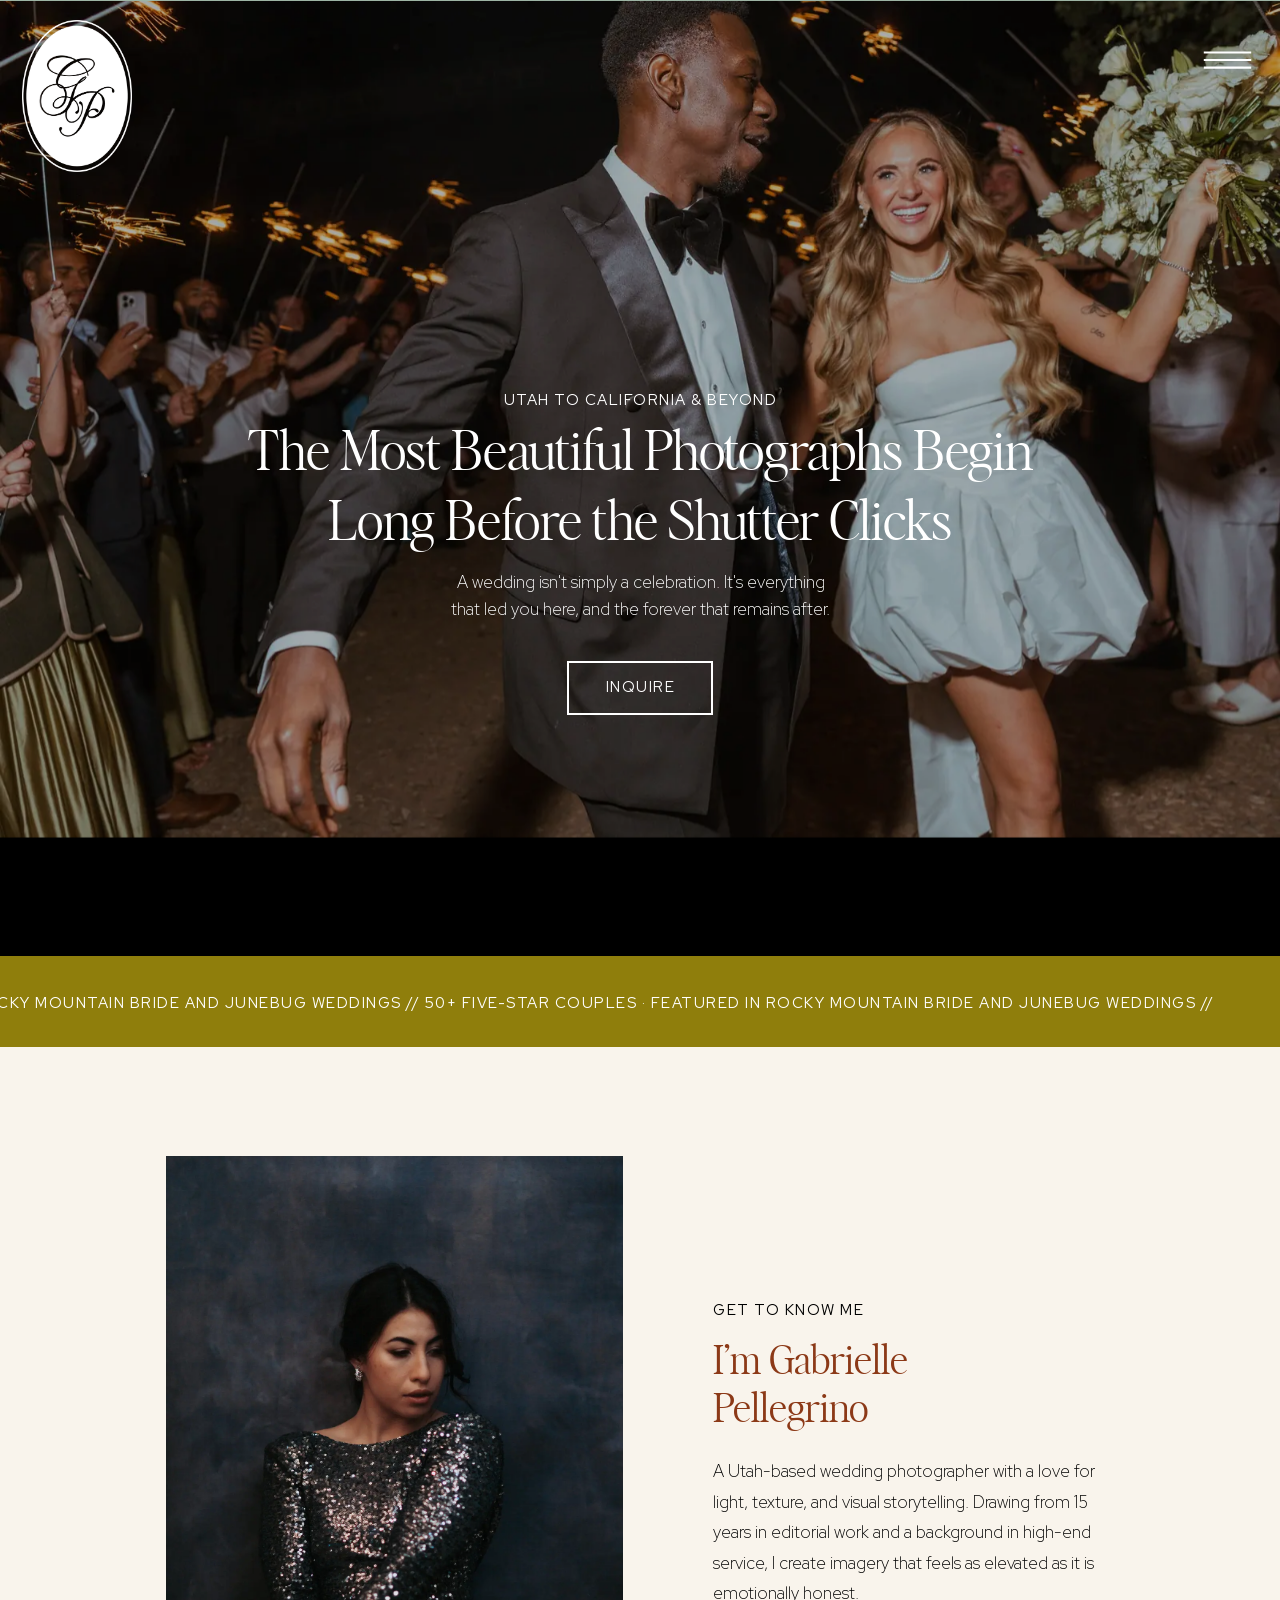
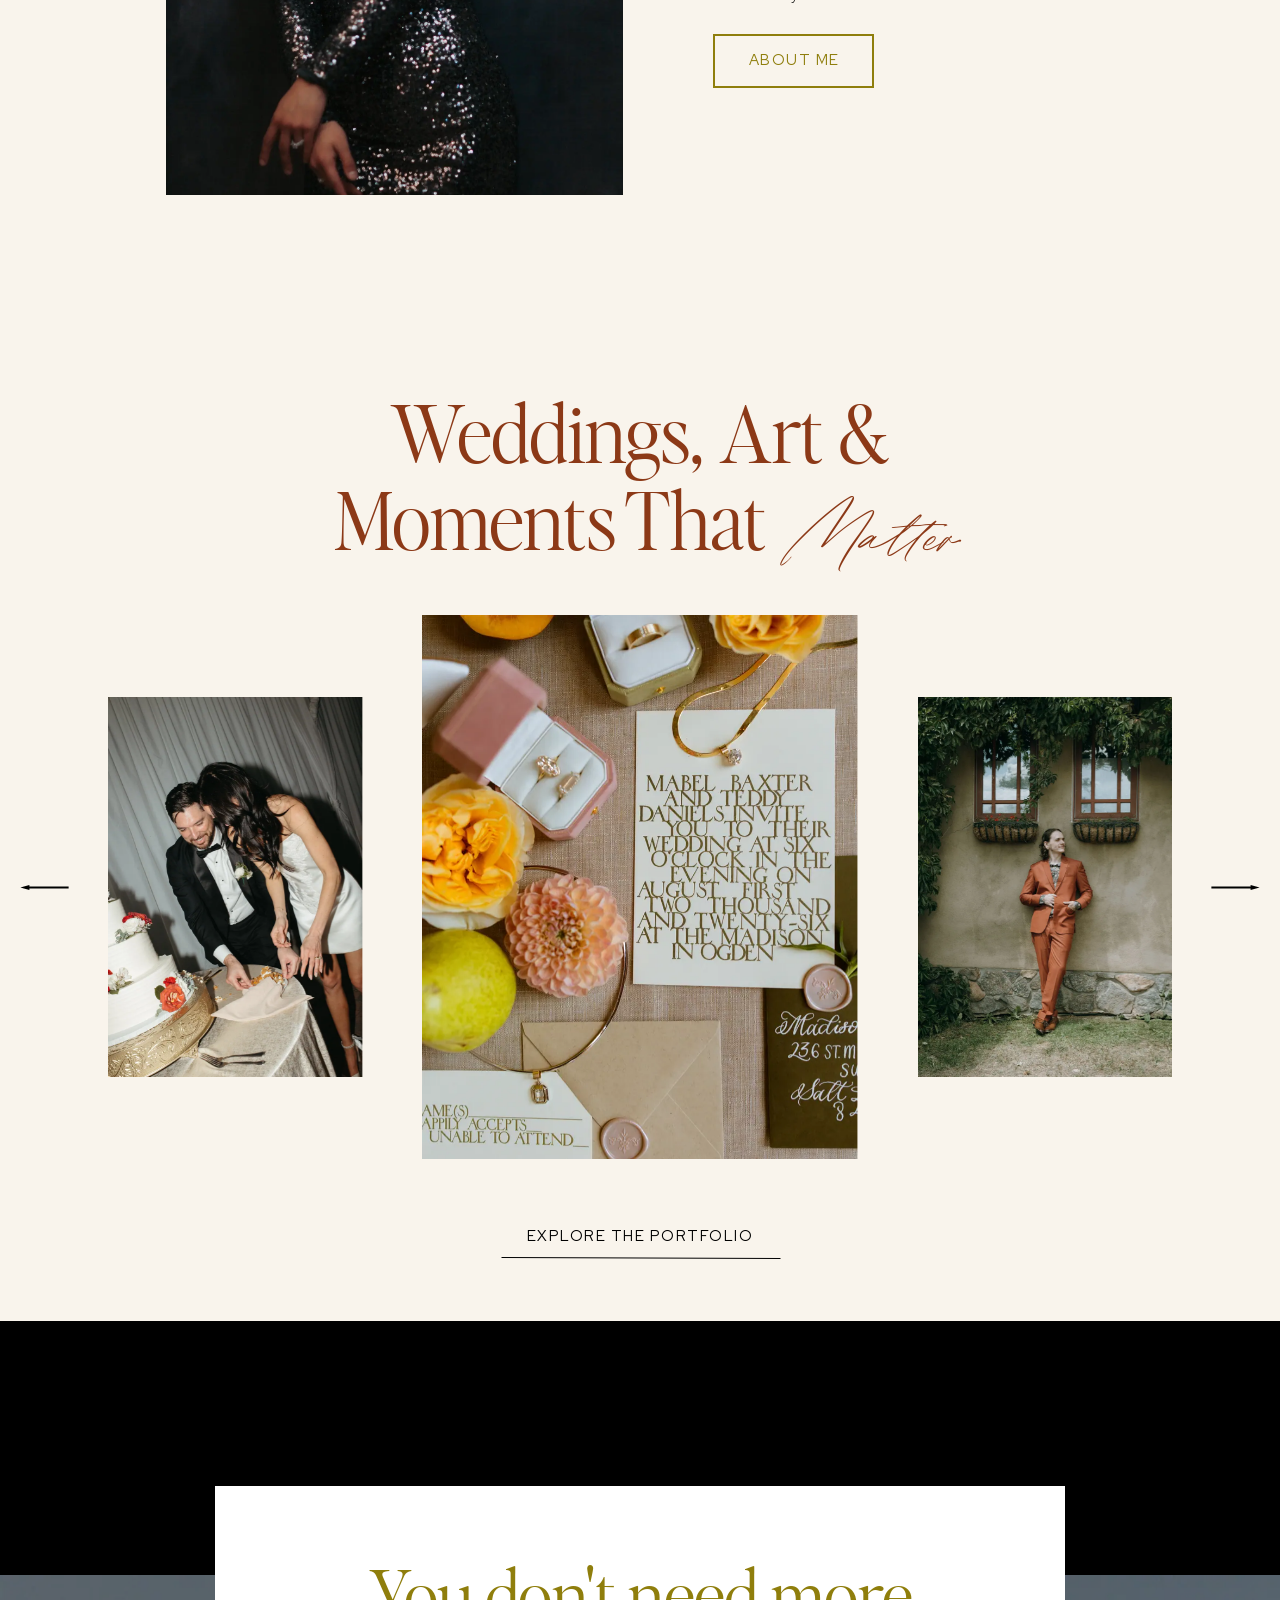
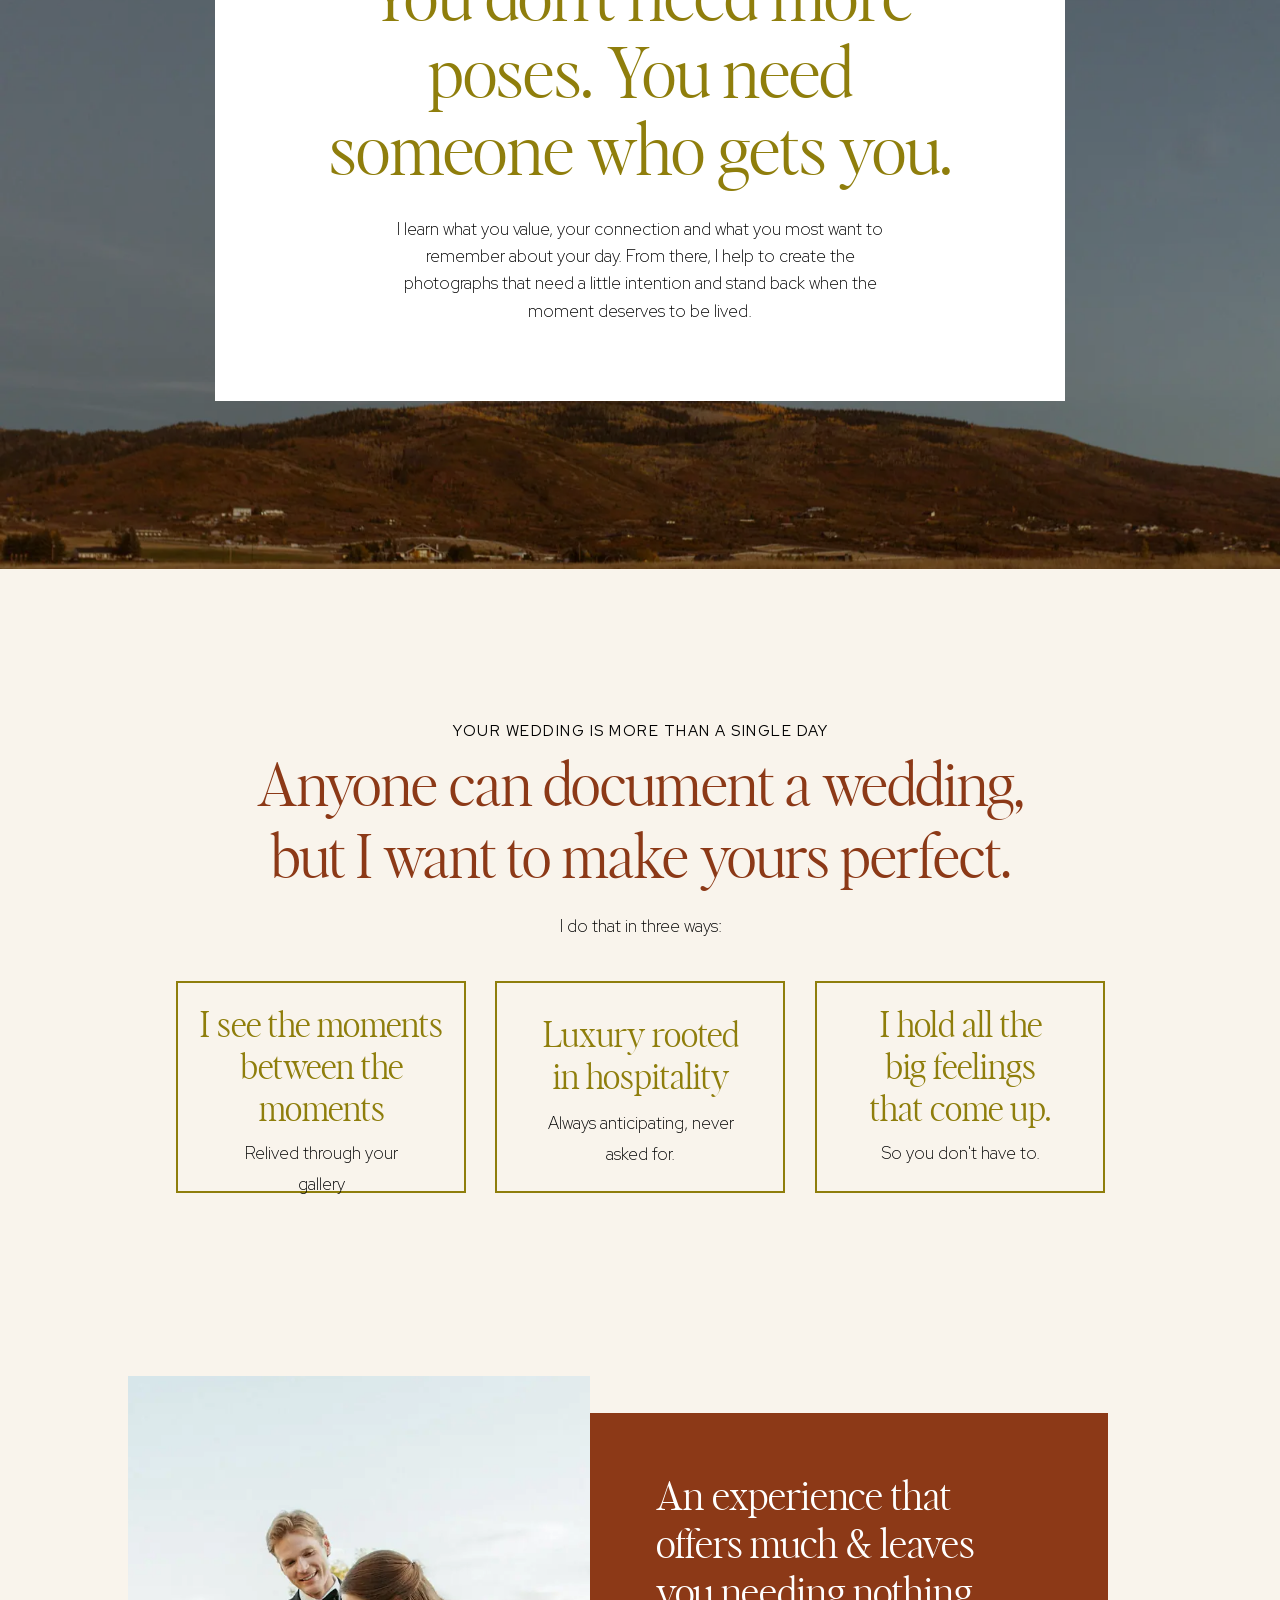
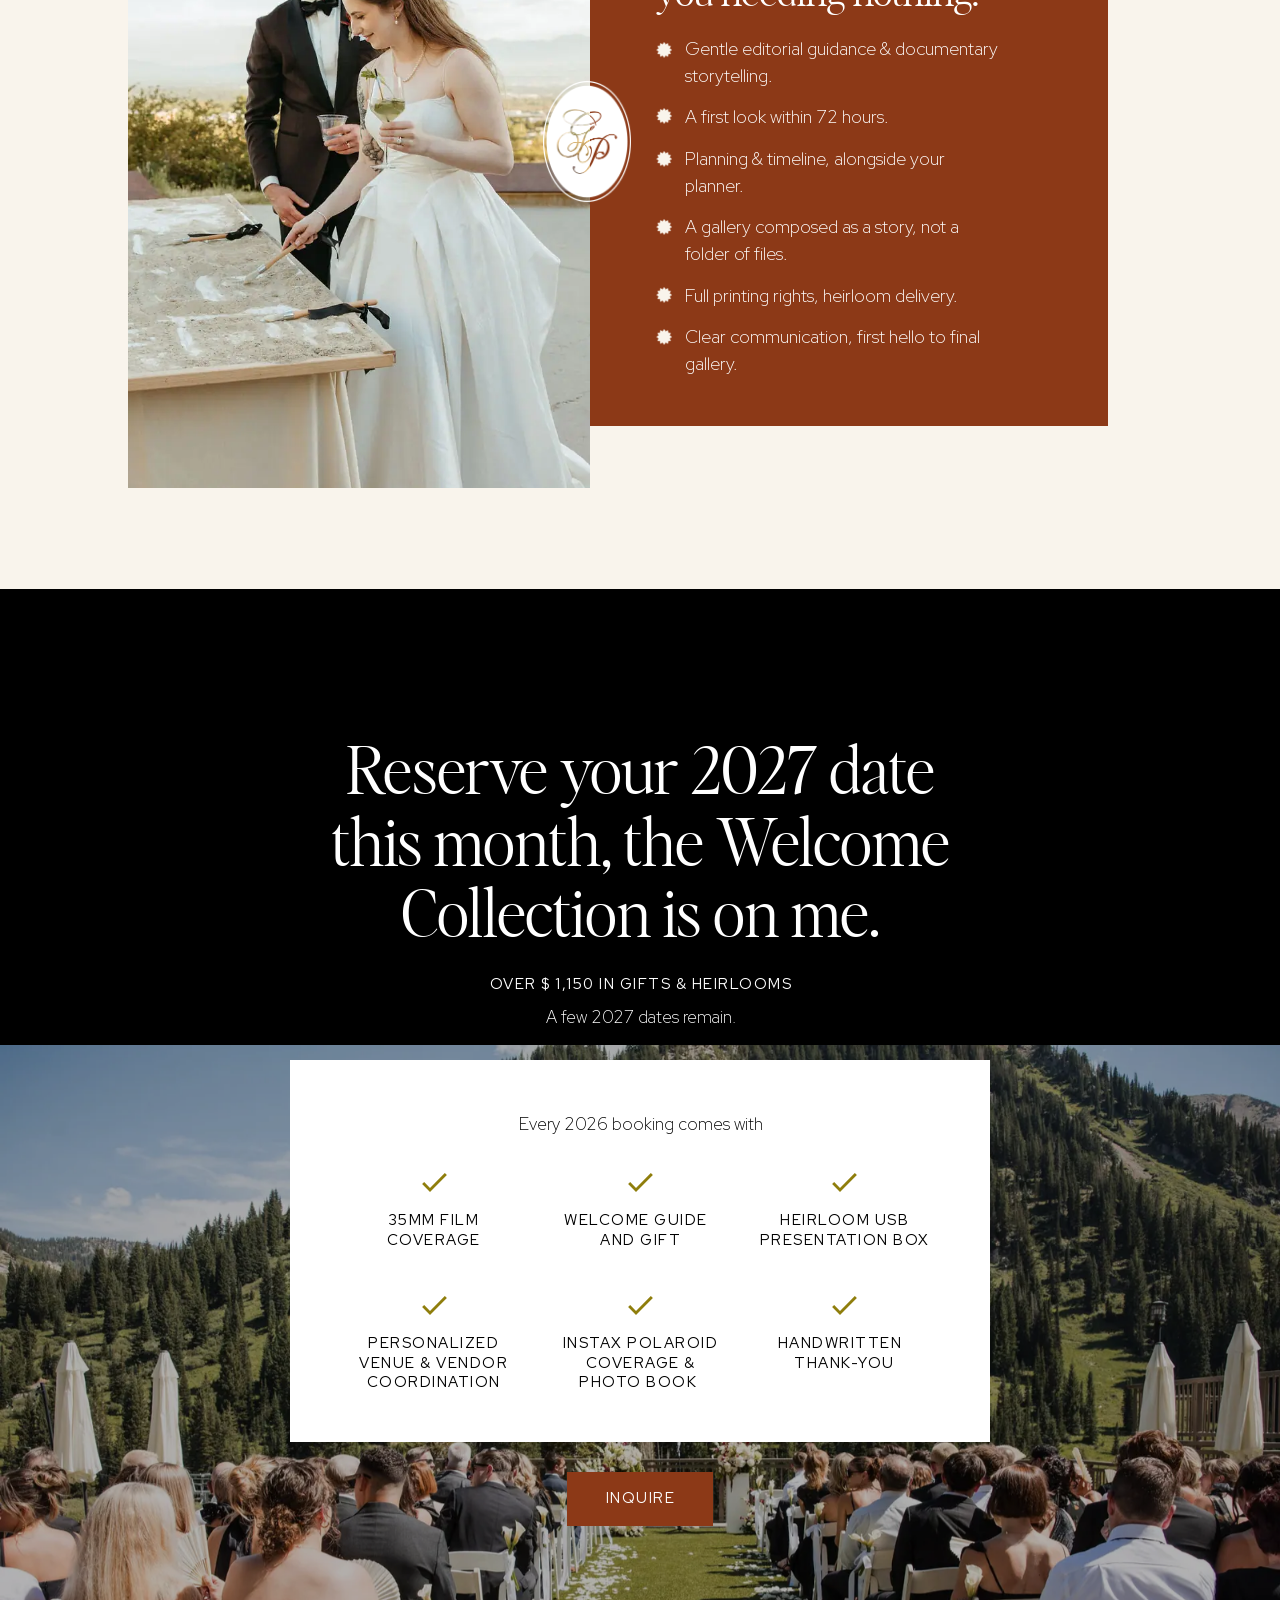
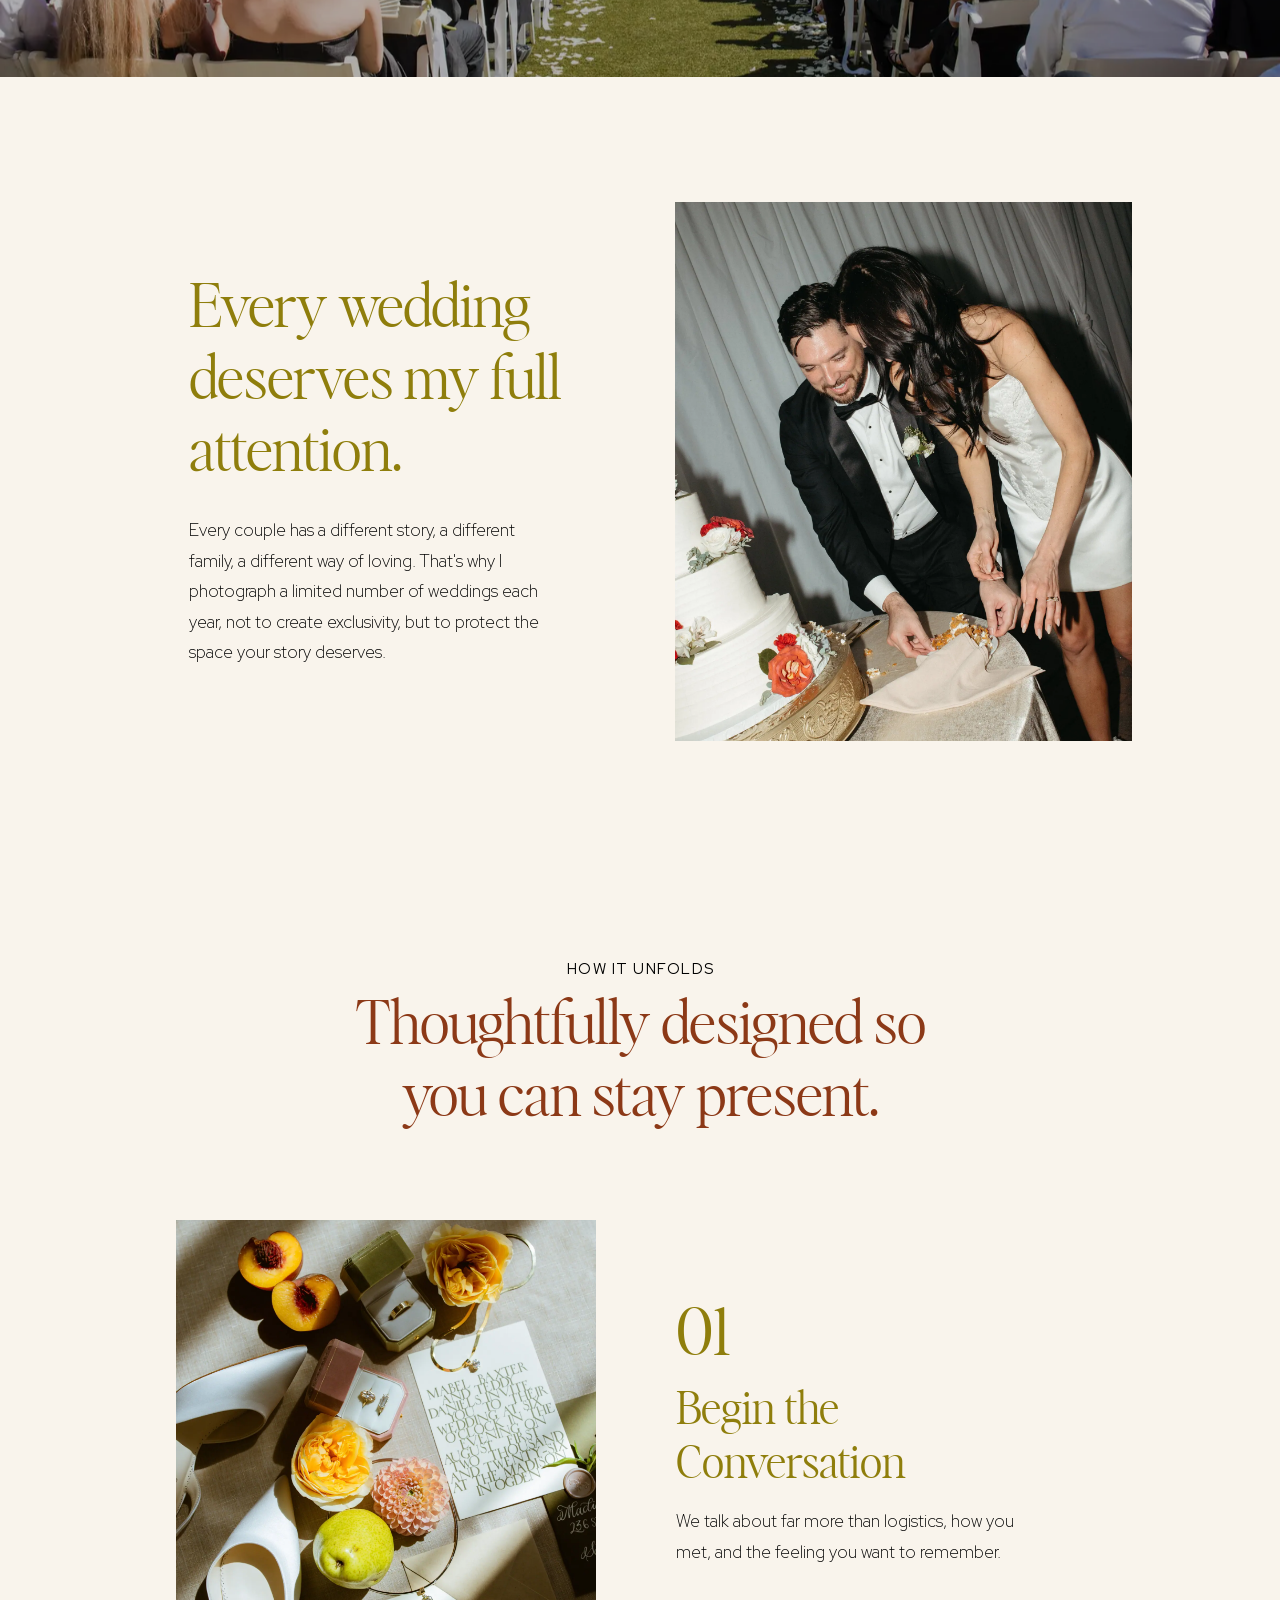
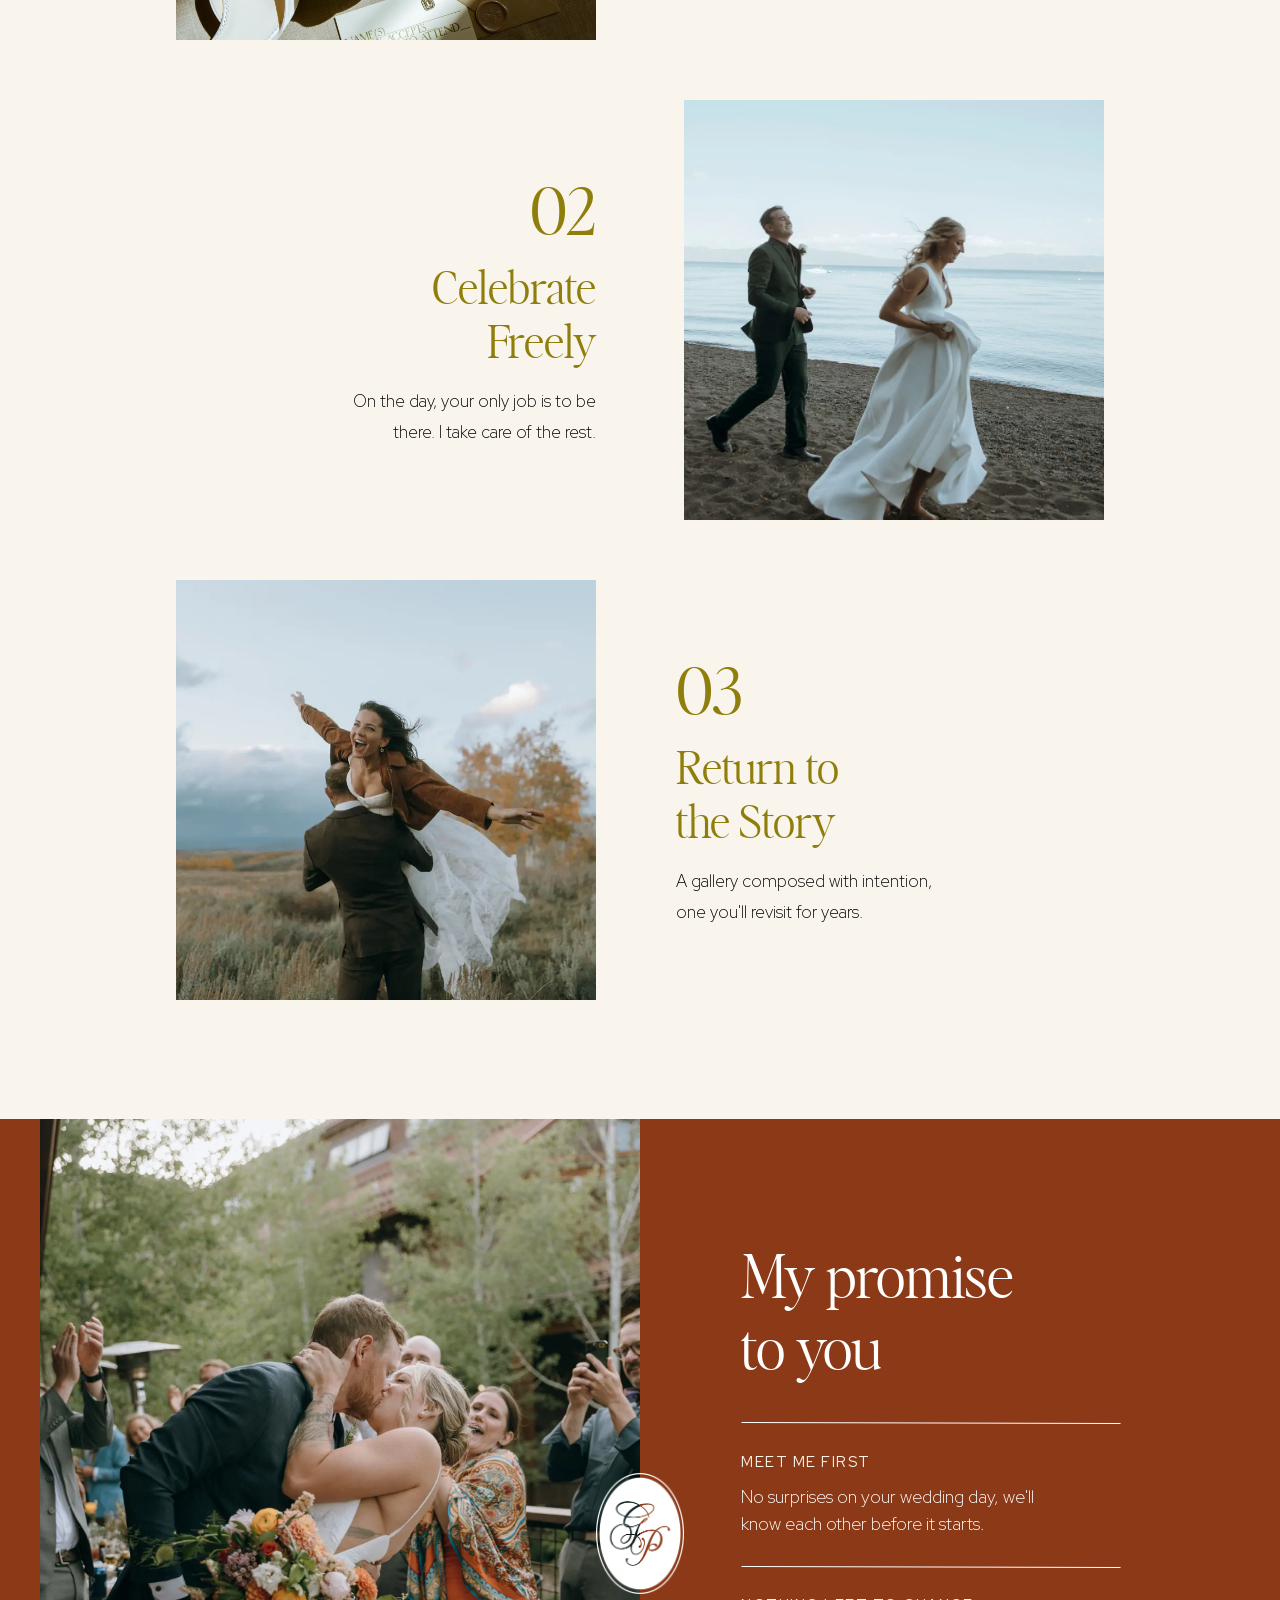
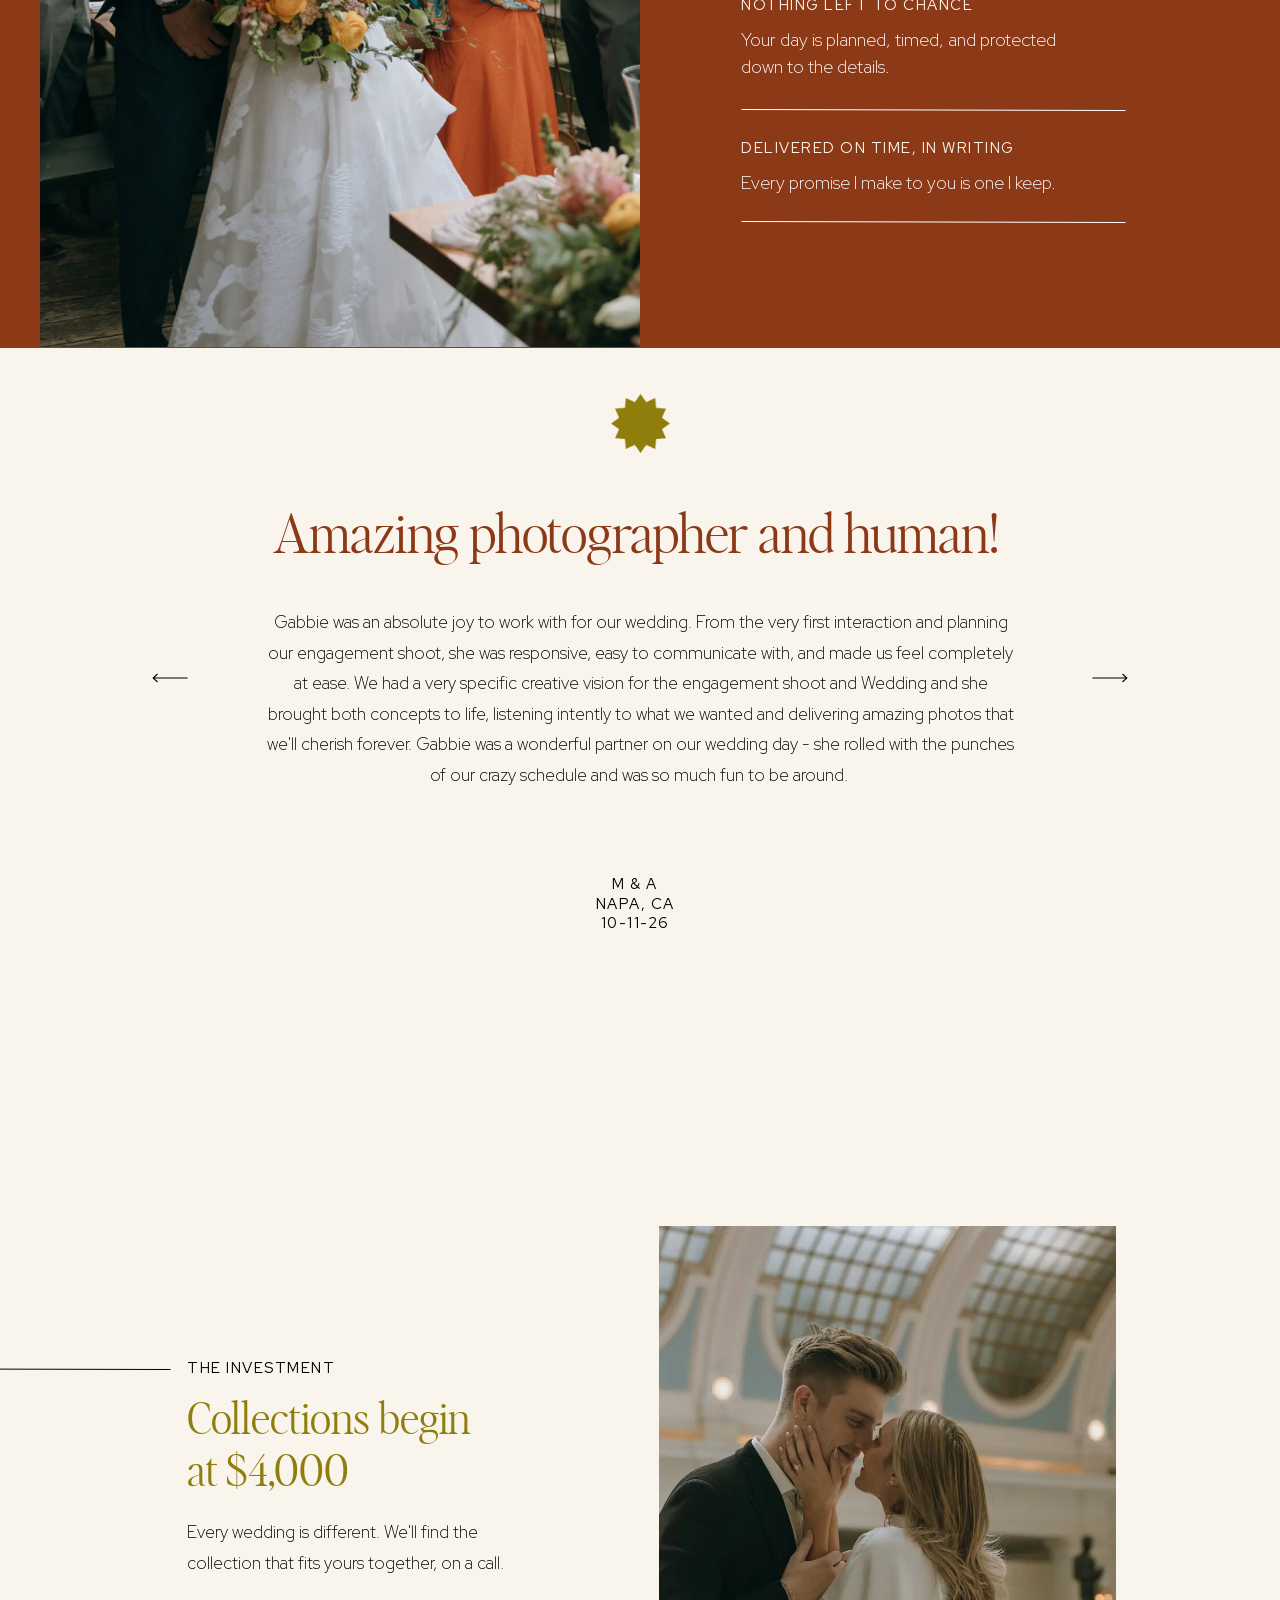
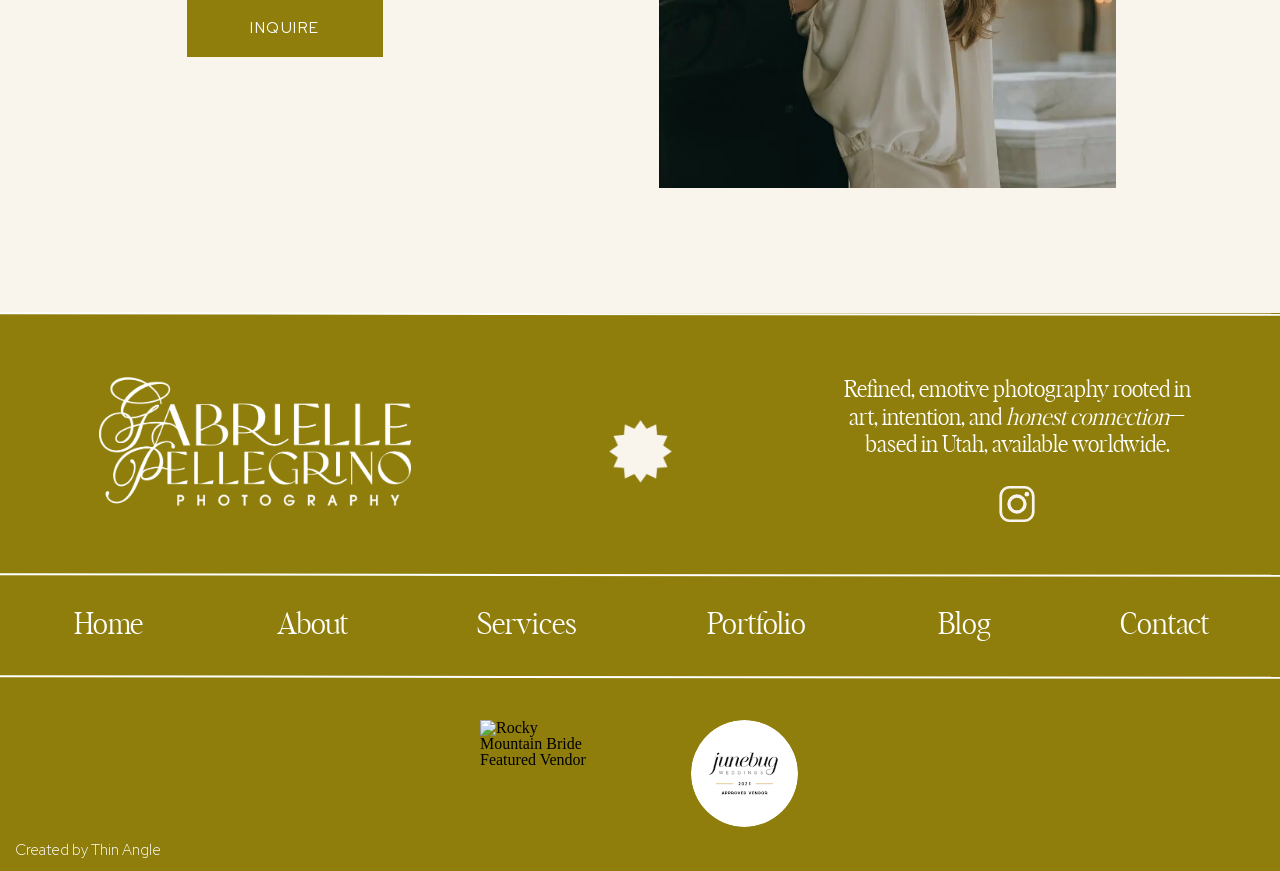
==== commit f98b8fe9: "About me opens an on-page About pop-up; footer credit: Created by Thin Angle Co-Authored-By: Claude " ====
--- a/exact.html
+++ b/exact.html
@@ -1129,7 +1129,7 @@
 
     <div id="si-sp" class="sp"><div id="mobile-nav" data-bid="mobile-nav" class="sb sib-mobile-nav sb-nm-wH sb-nd-wH sb-lm sb-ld"><div class="ss-s ss-bg"><div class="sb-m"><picture><source media="(max-width:767px)" srcset="assets/i/RSsGu5BxWDqWDsWwaJfJkw-800.webp 800w, assets/i/RSsGu5BxWDqWDsWwaJfJkw-400.webp 400w" sizes="100vw"><img class="bgi" src="assets/i/RSsGu5BxWDqWDsWwaJfJkw-1600.webp" srcset="assets/i/RSsGu5BxWDqWDsWwaJfJkw-1600.webp 1600w, assets/i/RSsGu5BxWDqWDsWwaJfJkw-800.webp 800w" sizes="100vw" alt="" loading="lazy" decoding="async"></picture></div><div class="sc" style="width:1200px"><div data-sid="mobile-nav_0" class="sie-mobile-nav_0 se se-pc"><div class="se-icon"><svg xmlns="http://www.w3.org/2000/svg" viewBox="0 0 512 512"><path d="M405 136.798L375.202 107 256 226.202 136.798 107 107 136.798 226.202 256 107 375.202 136.798 405 256 285.798 375.202 405 405 375.202 285.798 256"/></svg></div></div><a href="https://gabriellepellegrino.com/services" target="_self" class="sie-mobile-nav_1 se" data-sid="mobile-nav_1"><nav class="se-t sie-mobile-nav_1-text st-m-paragraph st-d-paragraph">Services<br></nav></a><a href="https://www.instagram.com/gpellegrino.photo/" target="_blank" class="sie-mobile-nav_2 se" data-sid="mobile-nav_2" aria-label="Gabrielle on Instagram"><div class="se-icon"><svg xmlns="http://www.w3.org/2000/svg" viewBox="0 0 512 512"><path d="M338,54.63H174c-62.72,0-114,51.32-114,114V343.33c0,62.72,51.32,114,114,114H338c62.72,0,114-51.32,114-114V168.67C452,105.94,400.68,54.63,338,54.63Zm83.91,288.71A84.24,84.24,0,0,1,338,427.24H174a84.24,84.24,0,0,1-83.91-83.91V168.67A84.24,84.24,0,0,1,174,84.76H338a84.24,84.24,0,0,1,83.91,83.91Z"/><path d="M255.77,148.18A107.94,107.94,0,1,0,363.71,256.13,107.94,107.94,0,0,0,255.77,148.18Zm-.52,178.71a70.68,70.68,0,1,1,70.68-70.68A70.68,70.68,0,0,1,255.25,326.9Z"/><circle cx="365.44" cy="146.5" r="25.56"/></svg></div></a><a href="https://gabriellepellegrino.com/portfolio" target="_self" class="sie-mobile-nav_3 se" data-sid="mobile-nav_3"><nav class="se-t sie-mobile-nav_3-text st-m-paragraph st-d-paragraph">portfolio<br></nav></a><a href="https://gabriellepellegrino.com/about" target="_self" class="sie-mobile-nav_4 se" data-sid="mobile-nav_4"><nav class="se-t sie-mobile-nav_4-text st-m-paragraph st-d-paragraph">about<br><br></nav></a><a href="https://gabriellepellegrino.com/contact" target="_self" class="sie-mobile-nav_5 se" data-sid="mobile-nav_5"><nav class="se-t sie-mobile-nav_5-text st-m-title st-d-title">Contact</nav></a><a href="https://gabriellepellegrino.com/" target="_self" class="sie-mobile-nav_6 se" data-sid="mobile-nav_6"><nav class="se-t sie-mobile-nav_6-text st-m-paragraph st-d-paragraph">Home<br></nav></a><div class="str-im str-id" data-tran="mobile-nav_7"><div data-sid="mobile-nav_7" class="sie-mobile-nav_7 se"><p class="se-t sie-mobile-nav_7-text st-m-subheading st-d-subheading se-rc">&nbsp; // Park City &amp; SALT LAKE CITY EDITORIAL WEDDING PHOTOGRAPHY //<br></p></div></div><div class="str-im str-id" data-tran="mobile-nav_8"><div data-sid="mobile-nav_8" class="sie-mobile-nav_8 se"><p class="se-t sie-mobile-nav_8-text st-m-subheading st-d-subheading se-rc">// PARK CITY &amp; SALT LAKE CITY PARK CITY &amp; SALT LAKE CITY EDITORIAL WEDDING PHOTOGRAPHY &nbsp;//&nbsp;</p></div></div><a href="https://gabriellepellegrino.com/blog" target="_self" class="sie-mobile-nav_9 se" data-sid="mobile-nav_9"><nav class="se-t sie-mobile-nav_9-text st-m-title st-d-title">Blog</nav></a><a href="https://gabriellepellegrino.com/venues" target="_self" class="sie-mobile-nav_10 se" data-sid="mobile-nav_10"><nav class="se-t sie-mobile-nav_10-text st-m-paragraph st-d-paragraph">Venues<br></nav></a></div></div></div><div id="header" data-bid="header" class="sb sib-header sb-ps"><div class="ss-s ss-bg"><div class="sc" style="width:1200px"><a href="https://gabriellepellegrino.com/" target="_self" class="sie-header_0 se" data-sid="header_0" aria-label="Gabrielle Pellegrino Photography home"><div style="width:100%;height:100%" data-img="header_0" class="se-img se-gr slzy"><span role="img" aria-label="Utah Wedding Photographer"></span></div><noscript><img src="//static.showit.co/200/vlVHpZ6qh-Bn4VFz_IeLcA/308146/gabrielle-pellegrino--submark-1-white-rgb-900px-w-72ppi.png" class="se-img" alt="Utah Wedding Photographer" title="gabrielle-pellegrino--submark-1-white-rgb-900px-w-72ppi"/></noscript></a><a href="#/" target="_self" class="sie-header_1 se se-pc se-sl" data-sid="header_1" data-scrollto="#null" aria-label="Open menu"><div class="se-icon"><svg xmlns="http://www.w3.org/2000/svg" viewBox="0 0 512 512"><path d="M80 304h352v16H80zM80 248h352v16H80zM80 192h352v16H80z"/></svg></div></a></div></div></div><div id="hero" data-bid="hero" class="sb sib-hero"><div class="ss-s ss-bg"><div class="sb-m ssp-d ssp-m"><picture><source media="(max-width:767px)" srcset="assets/i/BNsaUvwsZakF_SGsjJeU9Q-800.webp 800w, assets/i/BNsaUvwsZakF_SGsjJeU9Q-400.webp 400w" sizes="100vw"><img class="bgi" src="assets/i/wPrCTloMI8xE-EUp9S5bJQ-1600.webp" srcset="assets/i/wPrCTloMI8xE-EUp9S5bJQ-1600.webp 1600w, assets/i/wPrCTloMI8xE-EUp9S5bJQ-800.webp 800w" sizes="100vw" alt="" fetchpriority="high" decoding="async"></picture></div><div class="sc" style="width:1200px"><div data-sid="hero_0" class="sie-hero_0 se"><p class="se-t sie-hero_0-text st-m-paragraph st-d-paragraph se-rc">A wedding isn't simply a celebration. It's everything that led you here, and the forever that remains after.<br></p></div><div data-sid="hero_1" class="sie-hero_1 se"><h1 class="se-t sie-hero_1-text st-m-title st-d-title se-rc">The Most Beautiful Photographs Begin<br>Long Before the Shutter Clicks<br></h1></div><div data-sid="hero_2" class="sie-hero_2 se"><h2 class="se-t sie-hero_2-text st-m-subheading st-d-subheading se-rc">Utah to California &amp; Beyond<br></h2></div><div data-sid="hero_3" data-sg-link="{&quot;type&quot;:&quot;page&quot;,&quot;target&quot;:&quot;/contact&quot;}" class="sie-hero_3 si-group sg-link-action 0USr3wDgu trigger-child-hovers"><div data-sid="hero_0USr3wDgu_0" class="sie-hero_0USr3wDgu_0 se" data-pid="0USr3wDgu"><div class="se-simple"></div></div><div data-sid="hero_0USr3wDgu_1" class="sie-hero_0USr3wDgu_1 se" data-pid="0USr3wDgu"><p class="se-t sie-hero_0USr3wDgu_1-text st-m-subheading st-d-subheading se-rc">INQUIRE<br bis_size="{&quot;x&quot;:152,&quot;y&quot;:29,&quot;w&quot;:0,&quot;h&quot;:17,&quot;abs_x&quot;:582,&quot;abs_y&quot;:596}"></p></div></div></div></div></div><div id="ticker" data-bid="ticker" class="sb sib-ticker"><div class="ss-s ss-bg"><div class="sc" style="width:1200px"><div class="str-im str-id" data-tran="ticker_0"><div data-sid="ticker_0" class="sie-ticker_0 se"><h2 class="se-t sie-ticker_0-text st-m-subheading st-d-subheading se-rc">50+ FIVE-STAR COUPLES · featured in Rocky Mountain Bride and Junebug Weddings // 50+ FIVE-STAR COUPLES · featured in Rocky Mountain Bride and Junebug Weddings // 50+ FIVE-STAR COUPLES · featured in Rocky Mountain Bride and Junebug Weddings 50+ FIVE-STAR COUPLES · featured in Rocky Mountain Bride and Junebug Weddings // 50+ FIVE-STAR COUPLES · featured in Rocky Mountain Bride and Junebug Weddings //</h2></div></div></div></div></div><div id="about" data-bid="about" class="lz sb sib-about"><div class="ss-s ss-bg"><div class="sc" style="width:1200px"><div data-sid="about_0" class="sie-about_0 si-group o6kjUQqYo trigger-child-hovers"><div data-sid="about_o6kjUQqYo_0" class="sie-about_o6kjUQqYo_0 se" data-pid="o6kjUQqYo"><p class="se-t sie-about_o6kjUQqYo_0-text st-m-heading st-d-heading se-rc">I’m Gabrielle<br>Pellegrino<br></p></div><div data-sid="about_o6kjUQqYo_1" class="sie-about_o6kjUQqYo_1 se" data-pid="o6kjUQqYo"><p class="se-t sie-about_o6kjUQqYo_1-text st-m-paragraph st-d-paragraph se-rc">A Utah-based wedding photographer with a love for light, texture, and visual storytelling. Drawing from 15 years in editorial work and a background in high-end service, I create imagery that feels as elevated as it is emotionally honest.<br></p></div><div data-sid="about_o6kjUQqYo_2" class="sie-about_o6kjUQqYo_2 se" data-pid="o6kjUQqYo"><h3 class="se-t sie-about_o6kjUQqYo_2-text st-m-subheading st-d-subheading se-rc">get to know me</h3></div></div><div data-sid="about_1" class="sie-about_1 se"><div style="width:100%;height:100%" data-img="about_1" class="se-img se-gr slzy"><span role="img" aria-label="Utah&#x27;s Best Wedding Photographer Gabrielle Pellegrino "></span></div><noscript><img src="//static.showit.co/800/DaP_3YxHRrfLmRHSeR5MKg/shared/img_1638.jpg" class="se-img" alt="Utah&#x27;s Best Wedding Photographer Gabrielle Pellegrino " title="IMG_1638"/></noscript></div><div data-sid="about_2" data-sg-link="{&quot;type&quot;:&quot;page&quot;,&quot;target&quot;:&quot;/about&quot;}" class="sie-about_2 si-group sg-link-action eLBi6awod trigger-child-hovers"><div data-sid="about_eLBi6awod_0" class="sie-about_eLBi6awod_0 se" data-pid="eLBi6awod"><div class="se-simple"></div></div><div data-sid="about_eLBi6awod_1" class="sie-about_eLBi6awod_1 se" data-pid="eLBi6awod"><p class="se-t sie-about_eLBi6awod_1-text st-m-subheading st-d-subheading se-rc">ABOUT ME<br bis_size="{&quot;x&quot;:152,&quot;y&quot;:29,&quot;w&quot;:0,&quot;h&quot;:17,&quot;abs_x&quot;:582,&quot;abs_y&quot;:596}"></p></div></div></div></div></div><div id="images" data-bid="images" class="lz sb sib-images sb-ps"><div class="ss-s ss-bg"><div class="sb-m"></div><div class="sc" style="width:1200px"><div data-sid="images_0" class="sie-images_0 se"><h2 class="se-t sie-images_0-text st-m-title st-d-title se-rc">Weddings, Art &amp; Moments That&nbsp; &nbsp; &nbsp; &nbsp; &nbsp; &nbsp;&nbsp;</h2></div><a href="https://gabriellepellegrino.com/portfolio" target="_self" class="sie-images_1 se" data-sid="images_1"><p class="se-t sie-images_1-text st-m-subheading st-d-subheading">Explore the portfolio</p></a><a href="https://gabriellepellegrino.com/portfolio" target="_self" class="sie-images_2 se" data-sid="images_2" aria-label="Explore the portfolio"><svg class="se-line"><line  data-d-strokelinecap="butt" data-d-linestyle="solid" data-d-thickness="1" data-d-rotatedwidth="279" data-d-rotatedheight="0" data-d-widthoffset="0" data-d-heightoffset="0" data-d-isround="false" data-d-rotation="0" data-d-roundedsolid="false" data-d-dotted="false" data-d-length="279" data-d-mirrorline="false" data-d-dashwidth="21" data-d-spacing="15" data-d-dasharrayvalue="none" data-m-strokelinecap="butt" data-m-linestyle="solid" data-m-thickness="1" data-m-rotatedwidth="224" data-m-rotatedheight="0" data-m-widthoffset="0" data-m-heightoffset="0" data-m-isround="false" data-m-rotation="0" data-m-roundedsolid="false" data-m-dotted="false" data-m-length="224" data-m-mirrorline="false" data-m-dashwidth="21" data-m-spacing="15" data-m-dasharrayvalue="none" x1="0" y1="0" x2="100%" y2="100%" /></svg></a><div data-sid="images_3" class="sie-images_3 se se-pc"><div class="se-icon"><svg xmlns="http://www.w3.org/2000/svg" viewBox="0 0 512 512"><polygon points="452 256 378.82 236.39 378.82 248.5 60 248.5 60 263.5 378.82 263.5 378.82 275.61 452 256"/></svg></div></div><div data-sid="images_4" class="sie-images_4 se se-pc"><div class="se-icon"><svg xmlns="http://www.w3.org/2000/svg" viewBox="0 0 512 512"><polygon points="452 256 378.82 236.39 378.82 248.5 60 248.5 60 263.5 378.82 263.5 378.82 275.61 452 256"/></svg></div></div><div data-sid="images_5" class="sie-images_5 se"><div class="fs" aria-roledescription="carousel"><img class="fs-cell" data-ar="0.79976" data-srcset="assets/i/-CT9sVbYCbx3vEFs8iQVxw-400.webp 400w, assets/i/-CT9sVbYCbx3vEFs8iQVxw-800.webp 800w" sizes="(max-width:767px) 200px, 560px" alt="Wedding invitation suite and floral flat lay details" decoding="async"><img class="fs-cell" data-ar="0.66667" data-srcset="assets/i/2MxPx6Pp2FJZzB9zeGl9qw-400.webp 400w, assets/i/2MxPx6Pp2FJZzB9zeGl9qw-800.webp 800w" sizes="(max-width:767px) 200px, 560px" alt="Groom in a rust-colored suit at an editorial Utah wedding" decoding="async"><img class="fs-cell" data-ar="0.66667" data-srcset="assets/i/qhYN2Jn1Ki36oP7IJgiUbA-400.webp 400w, assets/i/qhYN2Jn1Ki36oP7IJgiUbA-800.webp 800w" sizes="(max-width:767px) 200px, 560px" alt="Couple embracing in a candlelit ballroom at their wedding" decoding="async"><img class="fs-cell" data-ar="0.66667" data-srcset="assets/i/ktd2OPJ3rja4EL_zDUm6Xw-400.webp 400w, assets/i/ktd2OPJ3rja4EL_zDUm6Xw-800.webp 800w" sizes="(max-width:767px) 200px, 560px" alt="Wedding party celebrating outdoors at a Utah wedding" decoding="async"><img class="fs-cell" data-ar="1.5" data-srcset="assets/i/iVJLS4xnDAsGcO9yUb9urQ-400.webp 400w, assets/i/iVJLS4xnDAsGcO9yUb9urQ-800.webp 800w" sizes="(max-width:767px) 200px, 560px" alt="" decoding="async"><img class="fs-cell" data-ar="0.66667" data-srcset="assets/i/Z7ADpBk23CVUjiz43BlWpQ-400.webp 400w, assets/i/Z7ADpBk23CVUjiz43BlWpQ-800.webp 800w" sizes="(max-width:767px) 200px, 560px" alt="Outdoor wedding ceremony greenery and floral details" decoding="async"><img class="fs-cell" data-ar="0.66667" data-srcset="assets/i/rOoQGMlcE0WOMxLRvsKxUA-400.webp 400w, assets/i/rOoQGMlcE0WOMxLRvsKxUA-800.webp 800w" sizes="(max-width:767px) 200px, 560px" alt="Bride and groom sharing a kiss at golden hour" decoding="async"><img class="fs-cell" data-ar="1.5" data-srcset="assets/i/pvSqqFq7MgrBbAIQoG0luQ-400.webp 400w, assets/i/pvSqqFq7MgrBbAIQoG0luQ-800.webp 800w" sizes="(max-width:767px) 200px, 560px" alt="Couple holding hands, close-up wedding detail" decoding="async"><img class="fs-cell" data-ar="1.5" data-srcset="assets/i/oCs0TcVG1eBLi2HaepfzAQ-400.webp 400w, assets/i/oCs0TcVG1eBLi2HaepfzAQ-800.webp 800w" sizes="(max-width:767px) 200px, 560px" alt="Intimate hand-in-hand moment between bride and groom" decoding="async"><img class="fs-cell" data-ar="1.5" data-srcset="assets/i/j-eknyTn9h7qm05y6e1Mkg-400.webp 400w, assets/i/j-eknyTn9h7qm05y6e1Mkg-800.webp 800w" sizes="(max-width:767px) 200px, 560px" alt="Couple at a stone chapel, mountain elopement" decoding="async"><img class="fs-cell" data-ar="0.66667" data-srcset="assets/i/te5gxzYSvYNXw_xDOJtrdg-400.webp 400w, assets/i/te5gxzYSvYNXw_xDOJtrdg-800.webp 800w" sizes="(max-width:767px) 200px, 560px" alt="Couple celebrating in an open mountain field" decoding="async"><img class="fs-cell" data-ar="0.66667" data-srcset="assets/i/DLAnAl2TqWH_MxGgg1xGzA-400.webp 400w, assets/i/DLAnAl2TqWH_MxGgg1xGzA-800.webp 800w" sizes="(max-width:767px) 200px, 560px" alt="Editorial wedding detail at a Utah venue" decoding="async"><img class="fs-cell" data-ar="1.5" data-srcset="assets/i/2jbtPI8I2X99DRBoJd4CyA-400.webp 400w, assets/i/2jbtPI8I2X99DRBoJd4CyA-800.webp 800w" sizes="(max-width:767px) 200px, 560px" alt="Bride with veil at an outdoor wedding" decoding="async"><img class="fs-cell" data-ar="1.5" data-srcset="assets/i/KKyTmo1PpBlCdh8vb6bkJg-400.webp 400w, assets/i/KKyTmo1PpBlCdh8vb6bkJg-800.webp 800w" sizes="(max-width:767px) 200px, 560px" alt="Couple portrait in an open mountain landscape" decoding="async"><img class="fs-cell" data-ar="0.66659" data-srcset="assets/i/t4csjnz5raLXIXqHDghwSA-400.webp 400w, assets/i/t4csjnz5raLXIXqHDghwSA-800.webp 800w" sizes="(max-width:767px) 200px, 560px" alt="Candid couple moment in a colorful local shop" decoding="async"><img class="fs-cell" data-ar="0.66672" data-srcset="assets/i/dTNm0BYJZumECUmcO0hdrA-400.webp 400w, assets/i/dTNm0BYJZumECUmcO0hdrA-800.webp 800w" sizes="(max-width:767px) 200px, 560px" alt="Wedding reception dinner with guests, warm candlelight" decoding="async"><img class="fs-cell" data-ar="0.66667" data-srcset="assets/i/ZSLZK1xy_EssyrMT8lpBag-400.webp 400w, assets/i/ZSLZK1xy_EssyrMT8lpBag-800.webp 800w" sizes="(max-width:767px) 200px, 560px" alt="Bride and groom walking together, documentary moment" decoding="async"><img class="fs-cell" data-ar="0.66667" data-srcset="assets/i/b6cCJgfvas0fCOxoqX9bMQ-400.webp 400w, assets/i/b6cCJgfvas0fCOxoqX9bMQ-800.webp 800w" sizes="(max-width:767px) 200px, 560px" alt="Couple relaxing outdoors in a natural landscape" decoding="async"><img class="fs-cell" data-ar="0.6666" data-srcset="assets/i/acLLcfTgbZH12n4-elziBA-400.webp 400w, assets/i/acLLcfTgbZH12n4-elziBA-800.webp 800w" sizes="(max-width:767px) 200px, 560px" alt="Groom portrait surrounded by greenery" decoding="async"><img class="fs-cell" data-ar="0.66667" data-srcset="assets/i/iUCfuCNUaaWMGKcWtjMjTw-400.webp 400w, assets/i/iUCfuCNUaaWMGKcWtjMjTw-800.webp 800w" sizes="(max-width:767px) 200px, 560px" alt="Couple in a lush garden setting at their wedding" decoding="async"><img class="fs-cell" data-ar="0.66667" data-srcset="assets/i/f_xWW3fEe89vB2cI7f_N8g-400.webp 400w, assets/i/f_xWW3fEe89vB2cI7f_N8g-800.webp 800w" sizes="(max-width:767px) 200px, 560px" alt="Wedding reception table setting and floral centerpiece" decoding="async"><img class="fs-cell" data-ar="1.5" data-srcset="assets/i/abLtwZaLncrERHyvhHhCqg-400.webp 400w, assets/i/abLtwZaLncrERHyvhHhCqg-800.webp 800w" sizes="(max-width:767px) 200px, 560px" alt="Groom getting ready before the wedding" decoding="async"><img class="fs-cell" data-ar="0.66674" data-srcset="assets/i/9m0C6I_9Bj9iZ9hHGE9eNQ-400.webp 400w, assets/i/9m0C6I_9Bj9iZ9hHGE9eNQ-800.webp 800w" sizes="(max-width:767px) 200px, 560px" alt="Couple at a white-columned wedding venue" decoding="async"><img class="fs-cell" data-ar="1.5" data-srcset="assets/i/oJPZLbAyHANPCeDcjPTxvQ-400.webp 400w, assets/i/oJPZLbAyHANPCeDcjPTxvQ-800.webp 800w" sizes="(max-width:767px) 200px, 560px" alt="Coastal elopement view through a window" decoding="async"><img class="fs-cell" data-ar="0.66667" data-srcset="assets/i/MrzyykIP0kjOd7O9MrBXHQ-400.webp 400w, assets/i/MrzyykIP0kjOd7O9MrBXHQ-800.webp 800w" sizes="(max-width:767px) 200px, 560px" alt="Wedding detail flat lay with fruit and florals" decoding="async"><img class="fs-cell" data-ar="0.66667" data-srcset="assets/i/8OFIxCgMNPEjM7pwVEzGZw-400.webp 400w, assets/i/8OFIxCgMNPEjM7pwVEzGZw-800.webp 800w" sizes="(max-width:767px) 200px, 560px" alt="Wedding guests in colorful attire celebrating" decoding="async"><img class="fs-cell" data-ar="1.49927" data-srcset="assets/i/MJ8Ijb9AsSzOLLRPX_6gqg-400.webp 400w, assets/i/MJ8Ijb9AsSzOLLRPX_6gqg-800.webp 800w" sizes="(max-width:767px) 200px, 560px" alt="Bride standing on a dock over the water" decoding="async"><img class="fs-cell" data-ar="0.66667" data-srcset="assets/i/NuRjdi-0EXIKlb38NFZRNA-400.webp 400w, assets/i/NuRjdi-0EXIKlb38NFZRNA-800.webp 800w" sizes="(max-width:767px) 200px, 560px" alt="Bride surrounded by garden greenery" decoding="async"><img class="fs-cell" data-ar="1.5" data-srcset="assets/i/QRtHZK9BrqUb9kEySn9h_w-400.webp 400w, assets/i/QRtHZK9BrqUb9kEySn9h_w-800.webp 800w" sizes="(max-width:767px) 200px, 560px" alt="Guests dancing at an outdoor wedding reception" decoding="async"><img class="fs-cell" data-ar="0.6666" data-srcset="assets/i/so9Bz7EoG8kmUQIzbtZwTQ-400.webp 400w, assets/i/so9Bz7EoG8kmUQIzbtZwTQ-800.webp 800w" sizes="(max-width:767px) 200px, 560px" alt="Bride's red wedding shoes, detail shot" decoding="async"><img class="fs-cell" data-ar="1.5" data-srcset="assets/i/2_tPPRh0SmNNVhKXBdMgaQ-400.webp 400w, assets/i/2_tPPRh0SmNNVhKXBdMgaQ-800.webp 800w" sizes="(max-width:767px) 200px, 560px" alt="Couple portrait in a field at sunset" decoding="async"><img class="fs-cell" data-ar="0.66667" data-srcset="assets/i/X8eOX9EMuJEAcvIZxZnMcg-400.webp 400w, assets/i/X8eOX9EMuJEAcvIZxZnMcg-800.webp 800w" sizes="(max-width:767px) 200px, 560px" alt="" decoding="async"><img class="fs-cell" data-ar="0.66667" data-srcset="assets/i/BOgHNQhtAoytO-Np1kAaXA-400.webp 400w, assets/i/BOgHNQhtAoytO-Np1kAaXA-800.webp 800w" sizes="(max-width:767px) 200px, 560px" alt="Bride and groom embracing in warm light" decoding="async"></div></div><div data-sid="images_6" class="sie-images_6 se"><h2 class="se-t sie-images_6-text st-m-heading st-d-heading se-rc">Matter</h2></div></div></div></div><div id="problem" data-bid="problem" class="lz sb sib-problem"><div class="ss-s ss-bg"><div class="sb-m ssp-d ssp-m"><picture><source media="(max-width:767px)" srcset="assets/i/FhCNBYygGv7D0Fz7cHwzpw-800.webp 800w, assets/i/FhCNBYygGv7D0Fz7cHwzpw-400.webp 400w" sizes="100vw"><img class="bgi" src="assets/i/pmkFLgu9iy5-xwrfXYSYdQ-1600.webp" srcset="assets/i/pmkFLgu9iy5-xwrfXYSYdQ-1600.webp 1600w, assets/i/pmkFLgu9iy5-xwrfXYSYdQ-800.webp 800w" sizes="100vw" alt="" loading="lazy" decoding="async"></picture></div><div class="sc" style="width:1200px"><div data-sid="problem_0" class="sie-problem_0 se"><div class="se-simple"></div></div><div data-sid="problem_1" class="sie-problem_1 se"><p class="se-t sie-problem_1-text st-m-paragraph st-d-paragraph se-rc">I learn what you value, your connection and what you most want to remember about your day. From there, I help to create the photographs that need a little intention and stand back when the moment deserves to be lived.<br></p></div><div data-sid="problem_2" class="sie-problem_2 se"><h2 class="se-t sie-problem_2-text st-m-title st-d-title se-rc">You don't need more poses. You need someone who gets you.<br></h2></div></div></div></div><div id="intro" data-bid="intro" class="lz sb sib-intro"><div class="ss-s ss-bg"><div class="sc" style="width:1200px"><div data-sid="intro_0" class="sie-intro_0 se"><p class="se-t sie-intro_0-text st-m-heading st-d-heading se-rc">Anyone can document a wedding, but I want to make yours perfect.<br></p></div><div data-sid="intro_1" class="sie-intro_1 se"><p class="se-t sie-intro_1-text st-m-paragraph st-d-paragraph se-rc">I do that in three ways:<br></p></div><div data-sid="intro_2" class="sie-intro_2 se"><h3 class="se-t sie-intro_2-text st-m-subheading st-d-subheading se-rc">Your wedding is more than a single day</h3></div><div data-sid="intro_3" class="sie-intro_3 se"><div class="se-simple"></div></div><div data-sid="intro_4" class="sie-intro_4 se"><div class="se-simple"></div></div><div data-sid="intro_5" class="sie-intro_5 se"><div class="se-simple"></div></div><div data-sid="intro_6" class="sie-intro_6 si-group -QG-Lk--S trigger-child-hovers"><div data-sid="intro_-QG-Lk--S_0" class="sie-intro_-QG-Lk--S_0 se" data-pid="-QG-Lk--S"><p class="se-t sie-intro_-QG-Lk--S_0-text st-m-paragraph st-d-paragraph se-rc">So you don't have to.<br></p></div><div data-sid="intro_-QG-Lk--S_1" class="sie-intro_-QG-Lk--S_1 se" data-pid="-QG-Lk--S"><p class="se-t sie-intro_-QG-Lk--S_1-text st-m-heading st-d-heading se-rc">I hold all the big feelings that come up.<br></p></div></div><div data-sid="intro_7" class="sie-intro_7 si-group rv30umF-G trigger-child-hovers"><div data-sid="intro_rv30umF-G_0" class="sie-intro_rv30umF-G_0 se" data-pid="rv30umF-G"><p class="se-t sie-intro_rv30umF-G_0-text st-m-heading st-d-heading se-rc">I see the moments between the moments<br></p></div><div data-sid="intro_rv30umF-G_1" class="sie-intro_rv30umF-G_1 se" data-pid="rv30umF-G"><p class="se-t sie-intro_rv30umF-G_1-text st-m-paragraph st-d-paragraph se-rc">Relived through your gallery<br></p></div></div><div data-sid="intro_8" class="sie-intro_8 si-group PqO9-ESTD trigger-child-hovers"><div data-sid="intro_PqO9-ESTD_0" class="sie-intro_PqO9-ESTD_0 se" data-pid="PqO9-ESTD"><p class="se-t sie-intro_PqO9-ESTD_0-text st-m-paragraph st-d-paragraph se-rc">Always anticipating, never asked for.<br></p></div><div data-sid="intro_PqO9-ESTD_1" class="sie-intro_PqO9-ESTD_1 se" data-pid="PqO9-ESTD"><p class="se-t sie-intro_PqO9-ESTD_1-text st-m-heading st-d-heading se-rc">Luxury rooted in hospitality<br></p></div></div></div></div></div><div id="offer" data-bid="offer" class="lz sb sib-offer"><div class="ss-s ss-bg"><div class="sc" style="width:1200px"><div data-sid="offer_0" class="sie-offer_0 si-group ORIqk0rvV trigger-child-hovers"><div data-sid="offer_ORIqk0rvV_0" class="sie-offer_ORIqk0rvV_0 se" data-pid="ORIqk0rvV"><div class="se-simple"></div></div><div data-sid="offer_ORIqk0rvV_1" class="sie-offer_ORIqk0rvV_1 se" data-pid="ORIqk0rvV"><h2 class="se-t sie-offer_ORIqk0rvV_1-text st-m-title st-d-title se-rc">An experience that offers much &amp; leaves you needing nothing.<br></h2></div><div data-sid="offer_ORIqk0rvV_2" class="sie-offer_ORIqk0rvV_2 se" data-pid="ORIqk0rvV"><div style="width:100%;height:100%" data-img="offer_ORIqk0rvV_2" class="se-img se-gr slzy"><span role="img" aria-label="Luxury Utah wedding couples photographer at the Madison "></span></div><noscript><img src="//static.showit.co/800/aN5d1_hlrziyQRNezYyPwQ/308146/a79a4032.jpg" class="se-img" alt="Luxury Utah wedding couples photographer at the Madison " title="A79A4032"/></noscript></div></div><div data-sid="offer_1" class="sie-offer_1 si-group HKKtgg4-w trigger-child-hovers"><div data-sid="offer_HKKtgg4-w_0" class="sie-offer_HKKtgg4-w_0 se" data-pid="HKKtgg4-w"><p class="se-t sie-offer_HKKtgg4-w_0-text st-m-paragraph st-d-paragraph se-rc">Gentle editorial guidance &amp; documentary storytelling.<br></p></div><div data-sid="offer_HKKtgg4-w_1" class="sie-offer_HKKtgg4-w_1 se" data-pid="HKKtgg4-w"><div style="width:100%;height:100%" data-img="offer_HKKtgg4-w_1" class="se-img se-gr slzy"></div><noscript><img src="//static.showit.co/200/q1CppeXtDbYS3LEbhnwc3g/shared/white_star.png" class="se-img" alt="" title="white star"/></noscript></div></div><div data-sid="offer_2" class="sie-offer_2 si-group OZlcxJp4q trigger-child-hovers"><div data-sid="offer_OZlcxJp4q_0" class="sie-offer_OZlcxJp4q_0 se" data-pid="OZlcxJp4q"><p class="se-t sie-offer_OZlcxJp4q_0-text st-m-paragraph st-d-paragraph se-rc">A first look within 72 hours.<br></p></div><div data-sid="offer_OZlcxJp4q_1" class="sie-offer_OZlcxJp4q_1 se" data-pid="OZlcxJp4q"><div style="width:100%;height:100%" data-img="offer_OZlcxJp4q_1" class="se-img se-gr slzy"></div><noscript><img src="//static.showit.co/200/q1CppeXtDbYS3LEbhnwc3g/shared/white_star.png" class="se-img" alt="" title="white star"/></noscript></div></div><div data-sid="offer_3" class="sie-offer_3 si-group 8TWjw09Sh trigger-child-hovers"><div data-sid="offer_8TWjw09Sh_0" class="sie-offer_8TWjw09Sh_0 se" data-pid="8TWjw09Sh"><p class="se-t sie-offer_8TWjw09Sh_0-text st-m-paragraph st-d-paragraph se-rc">Planning &amp; timeline, alongside your planner.<br></p></div><div data-sid="offer_8TWjw09Sh_1" class="sie-offer_8TWjw09Sh_1 se" data-pid="8TWjw09Sh"><div style="width:100%;height:100%" data-img="offer_8TWjw09Sh_1" class="se-img se-gr slzy"></div><noscript><img src="//static.showit.co/200/q1CppeXtDbYS3LEbhnwc3g/shared/white_star.png" class="se-img" alt="" title="white star"/></noscript></div></div><div data-sid="offer_4" class="sie-offer_4 si-group hXsqtihsy trigger-child-hovers"><div data-sid="offer_hXsqtihsy_0" class="sie-offer_hXsqtihsy_0 se" data-pid="hXsqtihsy"><p class="se-t sie-offer_hXsqtihsy_0-text st-m-paragraph st-d-paragraph se-rc">A gallery composed as a story, not a folder of files.<br></p></div><div data-sid="offer_hXsqtihsy_1" class="sie-offer_hXsqtihsy_1 se" data-pid="hXsqtihsy"><div style="width:100%;height:100%" data-img="offer_hXsqtihsy_1" class="se-img se-gr slzy"></div><noscript><img src="//static.showit.co/200/q1CppeXtDbYS3LEbhnwc3g/shared/white_star.png" class="se-img" alt="" title="white star"/></noscript></div></div><div data-sid="offer_5" class="sie-offer_5 si-group RU-KI8Vkt trigger-child-hovers"><div data-sid="offer_RU-KI8Vkt_0" class="sie-offer_RU-KI8Vkt_0 se" data-pid="RU-KI8Vkt"><p class="se-t sie-offer_RU-KI8Vkt_0-text st-m-paragraph st-d-paragraph se-rc">Full printing rights, heirloom delivery.<br></p></div><div data-sid="offer_RU-KI8Vkt_1" class="sie-offer_RU-KI8Vkt_1 se" data-pid="RU-KI8Vkt"><div style="width:100%;height:100%" data-img="offer_RU-KI8Vkt_1" class="se-img se-gr slzy"></div><noscript><img src="//static.showit.co/200/q1CppeXtDbYS3LEbhnwc3g/shared/white_star.png" class="se-img" alt="" title="white star"/></noscript></div></div><div data-sid="offer_6" class="sie-offer_6 si-group 9pX8hP96i trigger-child-hovers"><div data-sid="offer_9pX8hP96i_0" class="sie-offer_9pX8hP96i_0 se" data-pid="9pX8hP96i"><p class="se-t sie-offer_9pX8hP96i_0-text st-m-paragraph st-d-paragraph se-rc">Clear communication, first hello to final gallery.<br></p></div><div data-sid="offer_9pX8hP96i_1" class="sie-offer_9pX8hP96i_1 se" data-pid="9pX8hP96i"><div style="width:100%;height:100%" data-img="offer_9pX8hP96i_1" class="se-img se-gr slzy"></div><noscript><img src="//static.showit.co/200/q1CppeXtDbYS3LEbhnwc3g/shared/white_star.png" class="se-img" alt="" title="white star"/></noscript></div></div><div data-sid="offer_7" class="sie-offer_7 se"><div style="width:100%;height:100%" data-img="offer_7" class="se-img se-gr slzy"></div><noscript><img src="//static.showit.co/200/vlVHpZ6qh-Bn4VFz_IeLcA/shared/gabrielle-pellegrino--submark-1-white-rgb-900px-w-72ppi.png" class="se-img" alt="" title="gabrielle-pellegrino--submark-1-white-rgb-900px-w-72ppi"/></noscript></div></div></div></div><div id="collection" data-bid="collection" class="lz sb sib-collection"><div class="ss-s ss-bg"><div class="sb-m ssp-d ssp-m"><picture><source media="(max-width:767px)" srcset="assets/i/0D-XoYRWUHcd-sqhwSKYAA-800.webp 800w, assets/i/0D-XoYRWUHcd-sqhwSKYAA-400.webp 400w" sizes="100vw"><img class="bgi" src="assets/i/FEmK-5BpKke0bzGlIFG05g-1600.webp" srcset="assets/i/FEmK-5BpKke0bzGlIFG05g-1600.webp 1600w, assets/i/FEmK-5BpKke0bzGlIFG05g-800.webp 800w" sizes="100vw" alt="" loading="lazy" decoding="async"></picture></div><div class="sc" style="width:1200px"><div data-sid="collection_0" class="sie-collection_0 se"><p class="se-t sie-collection_0-text st-m-paragraph st-d-paragraph se-rc">A few 2027 dates remain.<br></p></div><div data-sid="collection_1" class="sie-collection_1 se"><h2 class="se-t sie-collection_1-text st-m-title st-d-title se-rc">Reserve your 2027 date this month, the Welcome Collection is on me.</h2></div><div data-sid="collection_2" class="sie-collection_2 se"><p class="se-t sie-collection_2-text st-m-subheading st-d-subheading se-rc">OVER $ 1,150 IN GIFTS &amp; HEIRLOOMS<br></p></div><div data-sid="collection_3" class="sie-collection_3 se"><div class="se-simple"></div></div><div data-sid="collection_4" class="sie-collection_4 se"><p class="se-t sie-collection_4-text st-m-paragraph st-d-paragraph se-rc">Every 2026 booking comes with<br></p></div><div data-sid="collection_5" class="sie-collection_5 se"><div class="se-icon"><svg xmlns="http://www.w3.org/2000/svg" viewBox="0 0 512 512"><path d="M186.301 339.893L96 249.461l-32 30.507L186.301 402 448 140.506 416 110"/></svg></div></div><div data-sid="collection_6" class="sie-collection_6 se"><p class="se-t sie-collection_6-text st-m-subheading st-d-subheading se-rc">Handwritten   Thank-You<br></p></div><div data-sid="collection_7" class="sie-collection_7 se"><div class="se-icon"><svg xmlns="http://www.w3.org/2000/svg" viewBox="0 0 512 512"><path d="M186.301 339.893L96 249.461l-32 30.507L186.301 402 448 140.506 416 110"/></svg></div></div><div data-sid="collection_8" class="sie-collection_8 se"><p class="se-t sie-collection_8-text st-m-subheading st-d-subheading se-rc">Personalized Venue &amp; Vendor coordination<br></p></div><div data-sid="collection_9" class="sie-collection_9 se"><div class="se-icon"><svg xmlns="http://www.w3.org/2000/svg" viewBox="0 0 512 512"><path d="M186.301 339.893L96 249.461l-32 30.507L186.301 402 448 140.506 416 110"/></svg></div></div><div data-sid="collection_10" class="sie-collection_10 se"><p class="se-t sie-collection_10-text st-m-subheading st-d-subheading se-rc">Instax Polaroid coverage &amp; photo book&nbsp;<br></p></div><div data-sid="collection_11" class="sie-collection_11 se"><div class="se-icon"><svg xmlns="http://www.w3.org/2000/svg" viewBox="0 0 512 512"><path d="M186.301 339.893L96 249.461l-32 30.507L186.301 402 448 140.506 416 110"/></svg></div></div><div data-sid="collection_12" class="sie-collection_12 se"><p class="se-t sie-collection_12-text st-m-subheading st-d-subheading se-rc">Heirloom USB Presentation Box<br></p></div><div data-sid="collection_13" class="sie-collection_13 se"><div class="se-icon"><svg xmlns="http://www.w3.org/2000/svg" viewBox="0 0 512 512"><path d="M186.301 339.893L96 249.461l-32 30.507L186.301 402 448 140.506 416 110"/></svg></div></div><div data-sid="collection_14" class="sie-collection_14 se"><p class="se-t sie-collection_14-text st-m-subheading st-d-subheading se-rc">35mm film coverage<br></p></div><div data-sid="collection_15" class="sie-collection_15 se"><div class="se-icon"><svg xmlns="http://www.w3.org/2000/svg" viewBox="0 0 512 512"><path d="M186.301 339.893L96 249.461l-32 30.507L186.301 402 448 140.506 416 110"/></svg></div></div><div data-sid="collection_16" class="sie-collection_16 se"><p class="se-t sie-collection_16-text st-m-subheading st-d-subheading se-rc">Welcome Guide  -and Gift<br></p></div><div data-sid="collection_17" data-sg-link="{&quot;type&quot;:&quot;page&quot;,&quot;target&quot;:&quot;/contact&quot;}" class="sie-collection_17 si-group sg-link-action KRVAhZb9D trigger-child-hovers"><div data-sid="collection_KRVAhZb9D_0" class="sie-collection_KRVAhZb9D_0 se" data-pid="KRVAhZb9D"><div class="se-simple"></div></div><div data-sid="collection_KRVAhZb9D_1" class="sie-collection_KRVAhZb9D_1 se" data-pid="KRVAhZb9D"><p class="se-t sie-collection_KRVAhZb9D_1-text st-m-subheading st-d-subheading se-rc">INQUIRE<br bis_size="{&quot;x&quot;:152,&quot;y&quot;:29,&quot;w&quot;:0,&quot;h&quot;:17,&quot;abs_x&quot;:582,&quot;abs_y&quot;:596}"></p></div></div></div></div></div><div id="intro2" data-bid="intro2" class="lz sb sib-intro2"><div class="ss-s ss-bg"><div class="sc" style="width:1200px"><div data-sid="intro2_0" class="sie-intro2_0 si-group BYAlmjrOl trigger-child-hovers"><div data-sid="intro2_BYAlmjrOl_0" class="sie-intro2_BYAlmjrOl_0 se" data-pid="BYAlmjrOl"><p class="se-t sie-intro2_BYAlmjrOl_0-text st-m-heading st-d-heading se-rc">Every wedding deserves my full attention.<br></p></div><div data-sid="intro2_BYAlmjrOl_1" class="sie-intro2_BYAlmjrOl_1 se" data-pid="BYAlmjrOl"><p class="se-t sie-intro2_BYAlmjrOl_1-text st-m-paragraph st-d-paragraph se-rc">Every couple has a different story, a different family, a different way of loving. That's why I photograph a limited number of weddings each year, not to create exclusivity, but to protect the space your story deserves.<br></p></div></div><div data-sid="intro2_1" class="sie-intro2_1 se"><div style="width:100%;height:100%" data-img="intro2_1" class="se-img se-gr slzy"><span role="img" aria-label="Fun wedding cake cutting at Chardonnay Golf Course in American River, California."></span></div><noscript><img src="//static.showit.co/800/BOgHNQhtAoytO-Np1kAaXA/shared/a91a7731.jpg" class="se-img" alt="Fun wedding cake cutting at Chardonnay Golf Course in American River, California." title="A91A7731"/></noscript></div></div></div></div><div id="experience" data-bid="experience" class="lz sb sib-experience"><div class="ss-s ss-bg"><div class="sc" style="width:1200px"><div data-sid="experience_0" class="sie-experience_0 se"><p class="se-t sie-experience_0-text st-m-heading st-d-heading se-rc">Thoughtfully designed so you can stay present.<br></p></div><div data-sid="experience_1" class="sie-experience_1 se"><h3 class="se-t sie-experience_1-text st-m-subheading st-d-subheading se-rc">HOW IT UNFOLDS</h3></div><div data-sid="experience_2" class="sie-experience_2 se"><div style="width:100%;height:100%" data-img="experience_2" class="se-img se-gr slzy"><span role="img" aria-label="Editorial minimal photography of bride and groom with long lilies and easy and relaxed posing"></span></div><noscript><img src="//static.showit.co/800/XsdLXuj69D6ZFY-QYyC2Zg/308146/a91a8804.jpg" class="se-img" alt="Editorial minimal photography of bride and groom with long lilies and easy and relaxed posing" title="A91A8804"/></noscript></div><div data-sid="experience_3" class="sie-experience_3 se"><div style="width:100%;height:100%" data-img="experience_3" class="se-img se-gr slzy"><span role="img" aria-label="Editorial minimal photography of bride and groom with long lilies and easy and relaxed posing"></span></div><noscript><img src="//static.showit.co/800/QSPXIfPb4f1sjmFdlQWJMA/shared/0s0a0279.jpg" class="se-img" alt="Editorial minimal photography of bride and groom with long lilies and easy and relaxed posing" title="0s0a0279"/></noscript></div><div data-sid="experience_4" class="sie-experience_4 se"><p class="se-t sie-experience_4-text st-m-heading st-d-heading se-rc">01<br></p></div><div data-sid="experience_5" class="sie-experience_5 se"><p class="se-t sie-experience_5-text st-m-paragraph st-d-paragraph se-rc">We talk about far more than logistics, how you met, and the feeling you want to remember.<br></p></div><div data-sid="experience_6" class="sie-experience_6 se"><p class="se-t sie-experience_6-text st-m-heading st-d-heading se-rc">Begin the Conversation<br></p></div><div data-sid="experience_7" class="sie-experience_7 se"><p class="se-t sie-experience_7-text st-m-heading st-d-heading se-rc">02<br></p></div><div data-sid="experience_8" class="sie-experience_8 se"><p class="se-t sie-experience_8-text st-m-paragraph st-d-paragraph se-rc">On the day, your only job is to be<br>there. I take care of the rest.<br></p></div><div data-sid="experience_9" class="sie-experience_9 se"><p class="se-t sie-experience_9-text st-m-heading st-d-heading se-rc">Celebrate Freely<br></p></div><div data-sid="experience_10" class="sie-experience_10 se"><p class="se-t sie-experience_10-text st-m-heading st-d-heading se-rc">03<br></p></div><div data-sid="experience_11" class="sie-experience_11 se"><p class="se-t sie-experience_11-text st-m-paragraph st-d-paragraph se-rc">A gallery composed with intention, one you'll revisit for years.<br></p></div><div data-sid="experience_12" class="sie-experience_12 se"><p class="se-t sie-experience_12-text st-m-heading st-d-heading se-rc">Return to the Story<br></p></div><div data-sid="experience_13" class="sie-experience_13 se"><div style="width:100%;height:100%" data-img="experience_13" class="se-img se-gr slzy"><span role="img" aria-label="European inspired Wedding day first look at Ogden Madison venue in Utah"></span></div><noscript><img src="//static.showit.co/800/_swgYjgwo2Sa5LOqxLpeeg/shared/a91a1951.jpg" class="se-img" alt="European inspired Wedding day first look at Ogden Madison venue in Utah" title="A91A1951"/></noscript></div></div></div></div><div id="promise" data-bid="promise" class="lz sb sib-promise"><div class="ss-s ss-bg"><div class="sc" style="width:1200px"><div data-sid="promise_0" class="sie-promise_0 se"><div style="width:100%;height:100%" data-img="promise_0" class="se-img se-gr slzy"><span role="img" aria-label="Luxury Utah wedding couples photographer at the Madison "></span></div><noscript><img src="//static.showit.co/800/zKZgBb5_n5A2K9gSlB2Zhw/308146/k63a1095.jpg" class="se-img" alt="Luxury Utah wedding couples photographer at the Madison " title="K63A1095"/></noscript></div><div data-sid="promise_1" class="sie-promise_1 se"><div style="width:100%;height:100%" data-img="promise_1" class="se-img se-gr slzy"></div><noscript><img src="//static.showit.co/200/vlVHpZ6qh-Bn4VFz_IeLcA/shared/gabrielle-pellegrino--submark-1-white-rgb-900px-w-72ppi.png" class="se-img" alt="" title="gabrielle-pellegrino--submark-1-white-rgb-900px-w-72ppi"/></noscript></div><div data-sid="promise_2" class="sie-promise_2 si-group hQGLB5RY7 trigger-child-hovers"><div data-sid="promise_hQGLB5RY7_0" class="sie-promise_hQGLB5RY7_0 se" data-pid="hQGLB5RY7"><h2 class="se-t sie-promise_hQGLB5RY7_0-text st-m-title st-d-title se-rc">My promise to you<br></h2></div><div data-sid="promise_hQGLB5RY7_1" class="sie-promise_hQGLB5RY7_1 se" data-pid="hQGLB5RY7"><p class="se-t sie-promise_hQGLB5RY7_1-text st-m-paragraph st-d-paragraph se-rc">Every promise I make to you is one I keep.<br></p></div><div data-sid="promise_hQGLB5RY7_2" class="sie-promise_hQGLB5RY7_2 se" data-pid="hQGLB5RY7"><svg class="se-line"><line  data-d-strokelinecap="butt" data-d-linestyle="solid" data-d-thickness="1" data-d-rotatedwidth="379" data-d-rotatedheight="0" data-d-widthoffset="0" data-d-heightoffset="0" data-d-isround="false" data-d-rotation="0" data-d-roundedsolid="false" data-d-dotted="false" data-d-length="379" data-d-mirrorline="false" data-d-dashwidth="21" data-d-spacing="15" data-d-dasharrayvalue="none" data-m-strokelinecap="butt" data-m-linestyle="solid" data-m-thickness="1" data-m-rotatedwidth="271" data-m-rotatedheight="0" data-m-widthoffset="0" data-m-heightoffset="0" data-m-isround="false" data-m-rotation="0" data-m-roundedsolid="false" data-m-dotted="false" data-m-length="271" data-m-mirrorline="false" data-m-dashwidth="21" data-m-spacing="15" data-m-dasharrayvalue="none" x1="0" y1="0" x2="100%" y2="100%" /></svg></div><div data-sid="promise_hQGLB5RY7_3" class="sie-promise_hQGLB5RY7_3 se" data-pid="hQGLB5RY7"><p class="se-t sie-promise_hQGLB5RY7_3-text st-m-subheading st-d-subheading se-rc">Meet Me FirsT<br></p></div><div data-sid="promise_hQGLB5RY7_4" class="sie-promise_hQGLB5RY7_4 se" data-pid="hQGLB5RY7"><p class="se-t sie-promise_hQGLB5RY7_4-text st-m-paragraph st-d-paragraph se-rc">No surprises on your wedding day, we'll know each other before it starts.<br></p></div><div data-sid="promise_hQGLB5RY7_5" class="sie-promise_hQGLB5RY7_5 se" data-pid="hQGLB5RY7"><svg class="se-line"><line  data-d-strokelinecap="butt" data-d-linestyle="solid" data-d-thickness="1" data-d-rotatedwidth="379" data-d-rotatedheight="0" data-d-widthoffset="0" data-d-heightoffset="0" data-d-isround="false" data-d-rotation="0" data-d-roundedsolid="false" data-d-dotted="false" data-d-length="379" data-d-mirrorline="false" data-d-dashwidth="21" data-d-spacing="15" data-d-dasharrayvalue="none" data-m-strokelinecap="butt" data-m-linestyle="solid" data-m-thickness="1" data-m-rotatedwidth="271" data-m-rotatedheight="0" data-m-widthoffset="0" data-m-heightoffset="0" data-m-isround="false" data-m-rotation="0" data-m-roundedsolid="false" data-m-dotted="false" data-m-length="271" data-m-mirrorline="false" data-m-dashwidth="21" data-m-spacing="15" data-m-dasharrayvalue="none" x1="0" y1="0" x2="100%" y2="100%" /></svg></div><div data-sid="promise_hQGLB5RY7_6" class="sie-promise_hQGLB5RY7_6 se" data-pid="hQGLB5RY7"><p class="se-t sie-promise_hQGLB5RY7_6-text st-m-subheading st-d-subheading se-rc">Nothing left to chance<br></p></div><div data-sid="promise_hQGLB5RY7_7" class="sie-promise_hQGLB5RY7_7 se" data-pid="hQGLB5RY7"><p class="se-t sie-promise_hQGLB5RY7_7-text st-m-paragraph st-d-paragraph se-rc">Your day is planned, timed, and protected down to the details.<br></p></div><div data-sid="promise_hQGLB5RY7_8" class="sie-promise_hQGLB5RY7_8 se" data-pid="hQGLB5RY7"><svg class="se-line"><line  data-d-strokelinecap="butt" data-d-linestyle="solid" data-d-thickness="1" data-d-rotatedwidth="384" data-d-rotatedheight="0" data-d-widthoffset="0" data-d-heightoffset="0" data-d-isround="false" data-d-rotation="0" data-d-roundedsolid="false" data-d-dotted="false" data-d-length="384" data-d-mirrorline="false" data-d-dashwidth="21" data-d-spacing="15" data-d-dasharrayvalue="none" data-m-strokelinecap="butt" data-m-linestyle="solid" data-m-thickness="1" data-m-rotatedwidth="271" data-m-rotatedheight="0" data-m-widthoffset="0" data-m-heightoffset="0" data-m-isround="false" data-m-rotation="0" data-m-roundedsolid="false" data-m-dotted="false" data-m-length="271" data-m-mirrorline="false" data-m-dashwidth="21" data-m-spacing="15" data-m-dasharrayvalue="none" x1="0" y1="0" x2="100%" y2="100%" /></svg></div><div data-sid="promise_hQGLB5RY7_9" class="sie-promise_hQGLB5RY7_9 se" data-pid="hQGLB5RY7"><svg class="se-line"><line  data-d-strokelinecap="butt" data-d-linestyle="solid" data-d-thickness="1" data-d-rotatedwidth="384" data-d-rotatedheight="0" data-d-widthoffset="0" data-d-heightoffset="0" data-d-isround="false" data-d-rotation="0" data-d-roundedsolid="false" data-d-dotted="false" data-d-length="384" data-d-mirrorline="false" data-d-dashwidth="21" data-d-spacing="15" data-d-dasharrayvalue="none" data-m-strokelinecap="butt" data-m-linestyle="solid" data-m-thickness="1" data-m-rotatedwidth="271" data-m-rotatedheight="0" data-m-widthoffset="0" data-m-heightoffset="0" data-m-isround="false" data-m-rotation="0" data-m-roundedsolid="false" data-m-dotted="false" data-m-length="271" data-m-mirrorline="false" data-m-dashwidth="21" data-m-spacing="15" data-m-dasharrayvalue="none" x1="0" y1="0" x2="100%" y2="100%" /></svg></div><div data-sid="promise_hQGLB5RY7_10" class="sie-promise_hQGLB5RY7_10 se" data-pid="hQGLB5RY7"><p class="se-t sie-promise_hQGLB5RY7_10-text st-m-subheading st-d-subheading se-rc">Delivered on time, in writing<br></p></div></div></div></div></div><div id="testimonials" data-bid="testimonials" class="lz sb sib-testimonials sb-ps"><div class="ss-s ss-bg"><div class="sc" style="width:1200px"></div></div><div id="testimonials_testimonials1-3" class="ss sis-testimonials_testimonials1-3 sactive"><div class="sc"><div data-sid="testimonials_testimonials1-3_0" class="sie-testimonials_testimonials1-3_0 se"><p class="se-t sie-testimonials_testimonials1-3_0-text st-m-paragraph st-d-paragraph se-rc">Gabbie was an absolute joy to work with for our wedding. From the very first interaction and planning our engagement shoot, she was responsive, easy to communicate with, and made us feel completely at ease. We had a very specific creative vision for the engagement shoot and Wedding and she brought both concepts to life, listening intently to what we wanted and delivering amazing photos that we'll cherish forever. Gabbie was a wonderful partner on our wedding day - she rolled with the punches of our crazy schedule and was so much fun to be around.&nbsp;<br bis_size="{&quot;x&quot;:194,&quot;y&quot;:97,&quot;w&quot;:0,&quot;h&quot;:16,&quot;abs_x&quot;:948,&quot;abs_y&quot;:343}"></p></div><div data-sid="testimonials_testimonials1-3_1" class="sie-testimonials_testimonials1-3_1 se"><p class="se-t sie-testimonials_testimonials1-3_1-text st-m-subheading st-d-subheading se-rc">M &amp; A<br>Napa, CA<br>10-11-26<br></p></div><div class="str-im str-id" data-tran="testimonials_testimonials1-3_2"><div data-sid="testimonials_testimonials1-3_2" class="sie-testimonials_testimonials1-3_2 se"><h2 class="se-t sie-testimonials_testimonials1-3_2-text st-m-title st-d-title se-rc">Amazing photographer and human!<br></h2></div></div></div></div><div id="testimonials_testimonials1-1" class="ss sis-testimonials_testimonials1-1"><div class="sc"><div data-sid="testimonials_testimonials1-1_0" class="sie-testimonials_testimonials1-1_0 se"><p class="se-t sie-testimonials_testimonials1-1_0-text st-m-paragraph st-d-paragraph se-rc">My husband and I have worked with Gabbi as our photographer several times over the years and she is such a a special talent that you can not find anywhere else. Our engagement and wedding photos were absolutely stunning, it was unreal how well she captured the day so perfectly, each memory encapsulated in a photo so crisp and real to the actual moment. She captured it all! She is really great to work with as she sees all the little details and will give you pose ideas if you don't feel naturally photogenic.&nbsp;<br bis_size="{&quot;x&quot;:194,&quot;y&quot;:97,&quot;w&quot;:0,&quot;h&quot;:16,&quot;abs_x&quot;:948,&quot;abs_y&quot;:343}"></p></div><div data-sid="testimonials_testimonials1-1_1" class="sie-testimonials_testimonials1-1_1 se"><p class="se-t sie-testimonials_testimonials1-1_1-text st-m-subheading st-d-subheading se-rc">C &amp; R<br>Fort Collins, Co<br>7-27-24<br><br></p></div><div class="str-im str-id" data-tran="testimonials_testimonials1-1_2"><div data-sid="testimonials_testimonials1-1_2" class="sie-testimonials_testimonials1-1_2 se"><h2 class="se-t sie-testimonials_testimonials1-1_2-text st-m-title st-d-title se-rc">If I could give 10 stars I would!&nbsp;<br></h2></div></div></div></div><div id="testimonials_testimonials1" class="ss sis-testimonials_testimonials1"><div class="sc"><div data-sid="testimonials_testimonials1_0" class="sie-testimonials_testimonials1_0 se"><p class="se-t sie-testimonials_testimonials1_0-text st-m-paragraph st-d-paragraph se-rc">Gabrielle was a dream to work with. She made my husband and I feel so comfortable by giving clear directions and pointers. She had lots of energy and kept us laughing, which was great for capturing our natural smiles. The whole experience was really fun and enjoyable. I couldn’t stop looking at the images. They were so beautiful!!! Highly recommend hiring Gabrielle for all your wedding photography needs! <br bis_size="{&quot;x&quot;:194,&quot;y&quot;:97,&quot;w&quot;:0,&quot;h&quot;:16,&quot;abs_x&quot;:948,&quot;abs_y&quot;:343}"></p></div><div data-sid="testimonials_testimonials1_1" class="sie-testimonials_testimonials1_1 se"><p class="se-t sie-testimonials_testimonials1_1-text st-m-subheading st-d-subheading se-rc">R &amp; B&nbsp;</p></div><div class="str-im str-id" data-tran="testimonials_testimonials1_2"><div data-sid="testimonials_testimonials1_2" class="sie-testimonials_testimonials1_2 se"><h2 class="se-t sie-testimonials_testimonials1_2-text st-m-title st-d-title se-rc">It’s hard to put to words how much I value Gabrielle’s dedication and <i>creativity.&nbsp;</i><br></h2></div></div></div></div><div id="testimonials_testimonials1-2" class="ss sis-testimonials_testimonials1-2"><div class="sc"><div data-sid="testimonials_testimonials1-2_0" class="sie-testimonials_testimonials1-2_0 se"><p class="se-t sie-testimonials_testimonials1-2_0-text st-m-paragraph st-d-paragraph se-rc">Her communication style is clear, kind, and thoughtful, putting us at ease throughout the entire process. The quality of her work is nothing short of perfection - her photos are sharp and warm, capturing every special moment in a way that we will cherish forever. Gabrielle seamlessly blended into the crowd, allowing us to fully enjoy our wedding day while knowing that she was there to expertly document every detail.&nbsp;<br bis_size="{&quot;x&quot;:194,&quot;y&quot;:97,&quot;w&quot;:0,&quot;h&quot;:16,&quot;abs_x&quot;:948,&quot;abs_y&quot;:343}"></p></div><div data-sid="testimonials_testimonials1-2_1" class="sie-testimonials_testimonials1-2_1 se"><p class="se-t sie-testimonials_testimonials1-2_1-text st-m-subheading st-d-subheading se-rc">S &amp; N</p></div><div class="str-im str-id" data-tran="testimonials_testimonials1-2_2"><div data-sid="testimonials_testimonials1-2_2" class="sie-testimonials_testimonials1-2_2 se"><h2 class="se-t sie-testimonials_testimonials1-2_2-text st-m-title st-d-title se-rc">From the moment we first spoke with Gabrielle, we knew she was the <i>perfect</i> photographer for our wedding.&nbsp;<br></h2></div></div></div></div><div class="ss-s ss-fg"><div class="sc"><a href="#/" target="_self" class="sie-testimonials_1 se se-stl" data-sid="testimonials_1" data-scrollto="#testimonials" data-state="testimonials|prev|0|0" aria-label="Previous testimonial"><div class="se-icon"><svg xmlns="http://www.w3.org/2000/svg" viewBox="0 0 512 512"><polygon points="399.22 206.93 391.04 215.72 427.91 250 60 250 60 262 427.94 262 391.04 296.29 399.22 305.08 452 256.01 399.22 206.93"/></svg></div></a><a href="#/" target="_self" class="sie-testimonials_2 se se-stl" data-sid="testimonials_2" data-scrollto="#testimonials" data-state="testimonials|next|0|0" aria-label="Next testimonial"><div class="se-icon"><svg xmlns="http://www.w3.org/2000/svg" viewBox="0 0 512 512"><polygon points="399.22 206.93 391.04 215.72 427.91 250 60 250 60 262 427.94 262 391.04 296.29 399.22 305.08 452 256.01 399.22 206.93"/></svg></div></a><div data-sid="testimonials_3" class="sie-testimonials_3 se"><div style="width:100%;height:100%" data-img="testimonials_3" class="se-img se-gr slzy"></div><noscript><img src="//static.showit.co/200/6zo6KObG36adnQPzUkwPkw/308146/green_star.png" class="se-img" alt="" title="green star"/></noscript></div></div></div></div><div id="cta" data-bid="cta" class="lz sb sib-cta sb-ps"><div class="ss-s ss-bg"><div class="sc" style="width:1200px"><div data-sid="cta_0" class="sie-cta_0 se"><p class="se-t sie-cta_0-text st-m-heading st-d-heading se-rc">Collections begin at $4,000</p></div><div data-sid="cta_1" class="sie-cta_1 se"><p class="se-t sie-cta_1-text st-m-subheading st-d-subheading se-rc">THE INVESTMENT</p></div><div data-sid="cta_2" class="sie-cta_2 se"><div style="width:100%;height:100%" data-img="cta_2" class="se-img se-gr slzy"></div><noscript><img src="//static.showit.co/800/7KDFLFMKR5oEwCmNUcSyqQ/shared/a91a8270.jpg" class="se-img" alt="" title="a91a8270"/></noscript></div><a href="https://gabriellepellegrino.com/contact" target="_self" class="sie-cta_3 se" data-sid="cta_3" aria-label="Inquire"><div class="se-simple"></div></a><a href="https://gabriellepellegrino.com/contact" target="_self" class="sie-cta_4 se" data-sid="cta_4"><p class="se-t sie-cta_4-text st-m-subheading st-d-subheading">INQUIRE</p></a><div data-sid="cta_5" class="sie-cta_5 se"><svg class="se-line"><line  data-d-strokelinecap="butt" data-d-linestyle="solid" data-d-thickness="1" data-d-rotatedwidth="449" data-d-rotatedheight="0" data-d-widthoffset="0" data-d-heightoffset="0" data-d-isround="false" data-d-rotation="0" data-d-roundedsolid="false" data-d-dotted="false" data-d-length="449" data-d-mirrorline="false" data-d-dashwidth="21" data-d-spacing="15" data-d-dasharrayvalue="none" data-m-strokelinecap="butt" data-m-linestyle="solid" data-m-thickness="1" data-m-rotatedwidth="320" data-m-rotatedheight="0" data-m-widthoffset="0" data-m-heightoffset="0" data-m-isround="false" data-m-rotation="0" data-m-roundedsolid="false" data-m-dotted="false" data-m-length="320" data-m-mirrorline="false" data-m-dashwidth="21" data-m-spacing="15" data-m-dasharrayvalue="none" x1="0" y1="0" x2="100%" y2="100%" /></svg></div><div data-sid="cta_6" class="sie-cta_6 se"><p class="se-t sie-cta_6-text st-m-paragraph st-d-paragraph se-rc">Every wedding is different. We'll find the collection that fits yours together, on a call.<br bis_size="{&quot;x&quot;:194,&quot;y&quot;:97,&quot;w&quot;:0,&quot;h&quot;:16,&quot;abs_x&quot;:948,&quot;abs_y&quot;:343}"></p></div></div></div></div><div id="footer" data-bid="footer" class="lz sb sib-footer"><div class="ss-s ss-bg"><div class="sc" style="width:1200px"></div></div><div id="footer_view-1" class="ss sis-footer_view-1 sactive"><div class="sc"><a href="https://morninglightdesign.com/" target="_blank" class="sie-footer_view-1_0 se" data-sid="footer_view-1_0"><p class="se-t sie-footer_view-1_0-text st-m-paragraph st-d-paragraph">Created by Morning Light Design</p></a><a href="https://gabriellepellegrino.com/services" target="_self" class="sie-footer_view-1_1 se" data-sid="footer_view-1_1"><nav class="se-t sie-footer_view-1_1-text st-m-paragraph st-d-paragraph">Services<br></nav></a><a href="https://www.instagram.com/gpellegrino.photo/" target="_blank" class="sie-footer_view-1_2 se" data-sid="footer_view-1_2" aria-label="Gabrielle on Instagram"><div class="se-icon"><svg xmlns="http://www.w3.org/2000/svg" viewBox="0 0 512 512"><path d="M338,54.63H174c-62.72,0-114,51.32-114,114V343.33c0,62.72,51.32,114,114,114H338c62.72,0,114-51.32,114-114V168.67C452,105.94,400.68,54.63,338,54.63Zm83.91,288.71A84.24,84.24,0,0,1,338,427.24H174a84.24,84.24,0,0,1-83.91-83.91V168.67A84.24,84.24,0,0,1,174,84.76H338a84.24,84.24,0,0,1,83.91,83.91Z"/><path d="M255.77,148.18A107.94,107.94,0,1,0,363.71,256.13,107.94,107.94,0,0,0,255.77,148.18Zm-.52,178.71a70.68,70.68,0,1,1,70.68-70.68A70.68,70.68,0,0,1,255.25,326.9Z"/><circle cx="365.44" cy="146.5" r="25.56"/></svg></div></a><a href="https://gabriellepellegrino.com/portfolio" target="_self" class="sie-footer_view-1_3 se" data-sid="footer_view-1_3"><nav class="se-t sie-footer_view-1_3-text st-m-paragraph st-d-paragraph">portfolio<br></nav></a><a href="https://gabriellepellegrino.com/about" target="_self" class="sie-footer_view-1_4 se" data-sid="footer_view-1_4"><nav class="se-t sie-footer_view-1_4-text st-m-paragraph st-d-paragraph">about<br><br></nav></a><a href="https://gabriellepellegrino.com/contacts" target="_self" class="sie-footer_view-1_5 se" data-sid="footer_view-1_5"><nav class="se-t sie-footer_view-1_5-text st-m-title st-d-title">Contact</nav></a><a href="https://gabriellepellegrino.com/" target="_self" class="sie-footer_view-1_6 se" data-sid="footer_view-1_6"><nav class="se-t sie-footer_view-1_6-text st-m-paragraph st-d-paragraph">Home<br></nav></a><a href="https://gabriellepellegrino.com/" target="_self" class="sie-footer_view-1_7 se" data-sid="footer_view-1_7" aria-label="Gabrielle Pellegrino Photography home"><div style="width:100%;height:100%" data-img="footer_view-1_7" class="se-img se-gr slzy"></div><noscript><img src="//static.showit.co/400/aIHQ5zmpangokQQnRrF9fA/shared/gabrielle-pellegrino-logo-white-rgb-900px-w-72ppi.png" class="se-img" alt="" title="gabrielle-pellegrino-logo-white-rgb-900px-w-72ppi"/></noscript></a><div data-sid="footer_view-1_8" class="sie-footer_view-1_8 se"><h2 class="se-t sie-footer_view-1_8-text st-m-title st-d-title se-rc">Refined, emotive photography rooted in art, intention, and <i>honest connection</i>—based in Utah, available worldwide.</h2></div><div data-sid="footer_view-1_9" class="sie-footer_view-1_9 se"><svg class="se-line"><line  data-d-strokelinecap="butt" data-d-linestyle="solid" data-d-thickness="2" data-d-rotatedwidth="1667" data-d-rotatedheight="0" data-d-widthoffset="0" data-d-heightoffset="0" data-d-isround="false" data-d-rotation="0" data-d-roundedsolid="false" data-d-dotted="false" data-d-length="1667" data-d-mirrorline="false" data-d-dashwidth="21" data-d-spacing="15" data-d-dasharrayvalue="none" data-m-strokelinecap="butt" data-m-linestyle="solid" data-m-thickness="2" data-m-rotatedwidth="224" data-m-rotatedheight="0" data-m-widthoffset="0" data-m-heightoffset="0" data-m-isround="false" data-m-rotation="0" data-m-roundedsolid="false" data-m-dotted="false" data-m-length="224" data-m-mirrorline="false" data-m-dashwidth="21" data-m-spacing="15" data-m-dasharrayvalue="none" x1="0" y1="0" x2="100%" y2="100%" /></svg></div><div data-sid="footer_view-1_10" class="sie-footer_view-1_10 se"><svg class="se-line"><line  data-d-strokelinecap="butt" data-d-linestyle="solid" data-d-thickness="2" data-d-rotatedwidth="1667" data-d-rotatedheight="0" data-d-widthoffset="0" data-d-heightoffset="0" data-d-isround="false" data-d-rotation="0" data-d-roundedsolid="false" data-d-dotted="false" data-d-length="1667" data-d-mirrorline="false" data-d-dashwidth="21" data-d-spacing="15" data-d-dasharrayvalue="none" data-m-strokelinecap="butt" data-m-linestyle="solid" data-m-thickness="2" data-m-rotatedwidth="224" data-m-rotatedheight="0" data-m-widthoffset="0" data-m-heightoffset="0" data-m-isround="false" data-m-rotation="0" data-m-roundedsolid="false" data-m-dotted="false" data-m-length="224" data-m-mirrorline="false" data-m-dashwidth="21" data-m-spacing="15" data-m-dasharrayvalue="none" x1="0" y1="0" x2="100%" y2="100%" /></svg></div><div data-sid="footer_view-1_11" class="sie-footer_view-1_11 se"><svg class="se-line"><line  data-d-strokelinecap="butt" data-d-linestyle="solid" data-d-thickness="2" data-d-rotatedwidth="1667" data-d-rotatedheight="0" data-d-widthoffset="0" data-d-heightoffset="0" data-d-isround="false" data-d-rotation="0" data-d-roundedsolid="false" data-d-dotted="false" data-d-length="1667" data-d-mirrorline="false" data-d-dashwidth="21" data-d-spacing="15" data-d-dasharrayvalue="none" data-m-strokelinecap="butt" data-m-linestyle="solid" data-m-thickness="2" data-m-rotatedwidth="224" data-m-rotatedheight="0" data-m-widthoffset="0" data-m-heightoffset="0" data-m-isround="false" data-m-rotation="0" data-m-roundedsolid="false" data-m-dotted="false" data-m-length="224" data-m-mirrorline="false" data-m-dashwidth="21" data-m-spacing="15" data-m-dasharrayvalue="none" x1="0" y1="0" x2="100%" y2="100%" /></svg></div><div data-sid="footer_view-1_12" class="sie-footer_view-1_12 se"><div style="width:100%;height:100%" data-img="footer_view-1_12" class="se-img se-gr slzy"></div><noscript><img src="//static.showit.co/200/q1CppeXtDbYS3LEbhnwc3g/shared/white_star.png" class="se-img" alt="" title="white star"/></noscript></div><a href="https://gabriellepellegrino.com/blog" target="_self" class="sie-footer_view-1_13 se" data-sid="footer_view-1_13"><nav class="se-t sie-footer_view-1_13-text st-m-paragraph st-d-paragraph">Blog<br></nav></a><div data-sid="footer_view-1_15" class="sie-footer_view-1_15 se"><div class="si-embed"><a href="https://www.rockymountainbride.com" aria-label="Rocky Mountain Bride"><img style="width:100%; height:auto; max-width: 300px;" src="https://www.rockymountainbride.com/wp-content/uploads/2026/01/2026-Badges15.png" alt="Rocky Mountain Bride Featured Vendor"></a>
+and Gift<br></p></div><div data-sid="collection_17" data-sg-link="{&quot;type&quot;:&quot;page&quot;,&quot;target&quot;:&quot;/contact&quot;}" class="sie-collection_17 si-group sg-link-action KRVAhZb9D trigger-child-hovers"><div data-sid="collection_KRVAhZb9D_0" class="sie-collection_KRVAhZb9D_0 se" data-pid="KRVAhZb9D"><div class="se-simple"></div></div><div data-sid="collection_KRVAhZb9D_1" class="sie-collection_KRVAhZb9D_1 se" data-pid="KRVAhZb9D"><p class="se-t sie-collection_KRVAhZb9D_1-text st-m-subheading st-d-subheading se-rc">INQUIRE<br bis_size="{&quot;x&quot;:152,&quot;y&quot;:29,&quot;w&quot;:0,&quot;h&quot;:17,&quot;abs_x&quot;:582,&quot;abs_y&quot;:596}"></p></div></div></div></div></div><div id="intro2" data-bid="intro2" class="lz sb sib-intro2"><div class="ss-s ss-bg"><div class="sc" style="width:1200px"><div data-sid="intro2_0" class="sie-intro2_0 si-group BYAlmjrOl trigger-child-hovers"><div data-sid="intro2_BYAlmjrOl_0" class="sie-intro2_BYAlmjrOl_0 se" data-pid="BYAlmjrOl"><p class="se-t sie-intro2_BYAlmjrOl_0-text st-m-heading st-d-heading se-rc">Every wedding deserves my full attention.<br></p></div><div data-sid="intro2_BYAlmjrOl_1" class="sie-intro2_BYAlmjrOl_1 se" data-pid="BYAlmjrOl"><p class="se-t sie-intro2_BYAlmjrOl_1-text st-m-paragraph st-d-paragraph se-rc">Every couple has a different story, a different family, a different way of loving. That's why I photograph a limited number of weddings each year, not to create exclusivity, but to protect the space your story deserves.<br></p></div></div><div data-sid="intro2_1" class="sie-intro2_1 se"><div style="width:100%;height:100%" data-img="intro2_1" class="se-img se-gr slzy"><span role="img" aria-label="Fun wedding cake cutting at Chardonnay Golf Course in American River, California."></span></div><noscript><img src="//static.showit.co/800/BOgHNQhtAoytO-Np1kAaXA/shared/a91a7731.jpg" class="se-img" alt="Fun wedding cake cutting at Chardonnay Golf Course in American River, California." title="A91A7731"/></noscript></div></div></div></div><div id="experience" data-bid="experience" class="lz sb sib-experience"><div class="ss-s ss-bg"><div class="sc" style="width:1200px"><div data-sid="experience_0" class="sie-experience_0 se"><p class="se-t sie-experience_0-text st-m-heading st-d-heading se-rc">Thoughtfully designed so you can stay present.<br></p></div><div data-sid="experience_1" class="sie-experience_1 se"><h3 class="se-t sie-experience_1-text st-m-subheading st-d-subheading se-rc">HOW IT UNFOLDS</h3></div><div data-sid="experience_2" class="sie-experience_2 se"><div style="width:100%;height:100%" data-img="experience_2" class="se-img se-gr slzy"><span role="img" aria-label="Editorial minimal photography of bride and groom with long lilies and easy and relaxed posing"></span></div><noscript><img src="//static.showit.co/800/XsdLXuj69D6ZFY-QYyC2Zg/308146/a91a8804.jpg" class="se-img" alt="Editorial minimal photography of bride and groom with long lilies and easy and relaxed posing" title="A91A8804"/></noscript></div><div data-sid="experience_3" class="sie-experience_3 se"><div style="width:100%;height:100%" data-img="experience_3" class="se-img se-gr slzy"><span role="img" aria-label="Editorial minimal photography of bride and groom with long lilies and easy and relaxed posing"></span></div><noscript><img src="//static.showit.co/800/QSPXIfPb4f1sjmFdlQWJMA/shared/0s0a0279.jpg" class="se-img" alt="Editorial minimal photography of bride and groom with long lilies and easy and relaxed posing" title="0s0a0279"/></noscript></div><div data-sid="experience_4" class="sie-experience_4 se"><p class="se-t sie-experience_4-text st-m-heading st-d-heading se-rc">01<br></p></div><div data-sid="experience_5" class="sie-experience_5 se"><p class="se-t sie-experience_5-text st-m-paragraph st-d-paragraph se-rc">We talk about far more than logistics, how you met, and the feeling you want to remember.<br></p></div><div data-sid="experience_6" class="sie-experience_6 se"><p class="se-t sie-experience_6-text st-m-heading st-d-heading se-rc">Begin the Conversation<br></p></div><div data-sid="experience_7" class="sie-experience_7 se"><p class="se-t sie-experience_7-text st-m-heading st-d-heading se-rc">02<br></p></div><div data-sid="experience_8" class="sie-experience_8 se"><p class="se-t sie-experience_8-text st-m-paragraph st-d-paragraph se-rc">On the day, your only job is to be<br>there. I take care of the rest.<br></p></div><div data-sid="experience_9" class="sie-experience_9 se"><p class="se-t sie-experience_9-text st-m-heading st-d-heading se-rc">Celebrate Freely<br></p></div><div data-sid="experience_10" class="sie-experience_10 se"><p class="se-t sie-experience_10-text st-m-heading st-d-heading se-rc">03<br></p></div><div data-sid="experience_11" class="sie-experience_11 se"><p class="se-t sie-experience_11-text st-m-paragraph st-d-paragraph se-rc">A gallery composed with intention, one you'll revisit for years.<br></p></div><div data-sid="experience_12" class="sie-experience_12 se"><p class="se-t sie-experience_12-text st-m-heading st-d-heading se-rc">Return to the Story<br></p></div><div data-sid="experience_13" class="sie-experience_13 se"><div style="width:100%;height:100%" data-img="experience_13" class="se-img se-gr slzy"><span role="img" aria-label="European inspired Wedding day first look at Ogden Madison venue in Utah"></span></div><noscript><img src="//static.showit.co/800/_swgYjgwo2Sa5LOqxLpeeg/shared/a91a1951.jpg" class="se-img" alt="European inspired Wedding day first look at Ogden Madison venue in Utah" title="A91A1951"/></noscript></div></div></div></div><div id="promise" data-bid="promise" class="lz sb sib-promise"><div class="ss-s ss-bg"><div class="sc" style="width:1200px"><div data-sid="promise_0" class="sie-promise_0 se"><div style="width:100%;height:100%" data-img="promise_0" class="se-img se-gr slzy"><span role="img" aria-label="Luxury Utah wedding couples photographer at the Madison "></span></div><noscript><img src="//static.showit.co/800/zKZgBb5_n5A2K9gSlB2Zhw/308146/k63a1095.jpg" class="se-img" alt="Luxury Utah wedding couples photographer at the Madison " title="K63A1095"/></noscript></div><div data-sid="promise_1" class="sie-promise_1 se"><div style="width:100%;height:100%" data-img="promise_1" class="se-img se-gr slzy"></div><noscript><img src="//static.showit.co/200/vlVHpZ6qh-Bn4VFz_IeLcA/shared/gabrielle-pellegrino--submark-1-white-rgb-900px-w-72ppi.png" class="se-img" alt="" title="gabrielle-pellegrino--submark-1-white-rgb-900px-w-72ppi"/></noscript></div><div data-sid="promise_2" class="sie-promise_2 si-group hQGLB5RY7 trigger-child-hovers"><div data-sid="promise_hQGLB5RY7_0" class="sie-promise_hQGLB5RY7_0 se" data-pid="hQGLB5RY7"><h2 class="se-t sie-promise_hQGLB5RY7_0-text st-m-title st-d-title se-rc">My promise to you<br></h2></div><div data-sid="promise_hQGLB5RY7_1" class="sie-promise_hQGLB5RY7_1 se" data-pid="hQGLB5RY7"><p class="se-t sie-promise_hQGLB5RY7_1-text st-m-paragraph st-d-paragraph se-rc">Every promise I make to you is one I keep.<br></p></div><div data-sid="promise_hQGLB5RY7_2" class="sie-promise_hQGLB5RY7_2 se" data-pid="hQGLB5RY7"><svg class="se-line"><line  data-d-strokelinecap="butt" data-d-linestyle="solid" data-d-thickness="1" data-d-rotatedwidth="379" data-d-rotatedheight="0" data-d-widthoffset="0" data-d-heightoffset="0" data-d-isround="false" data-d-rotation="0" data-d-roundedsolid="false" data-d-dotted="false" data-d-length="379" data-d-mirrorline="false" data-d-dashwidth="21" data-d-spacing="15" data-d-dasharrayvalue="none" data-m-strokelinecap="butt" data-m-linestyle="solid" data-m-thickness="1" data-m-rotatedwidth="271" data-m-rotatedheight="0" data-m-widthoffset="0" data-m-heightoffset="0" data-m-isround="false" data-m-rotation="0" data-m-roundedsolid="false" data-m-dotted="false" data-m-length="271" data-m-mirrorline="false" data-m-dashwidth="21" data-m-spacing="15" data-m-dasharrayvalue="none" x1="0" y1="0" x2="100%" y2="100%" /></svg></div><div data-sid="promise_hQGLB5RY7_3" class="sie-promise_hQGLB5RY7_3 se" data-pid="hQGLB5RY7"><p class="se-t sie-promise_hQGLB5RY7_3-text st-m-subheading st-d-subheading se-rc">Meet Me FirsT<br></p></div><div data-sid="promise_hQGLB5RY7_4" class="sie-promise_hQGLB5RY7_4 se" data-pid="hQGLB5RY7"><p class="se-t sie-promise_hQGLB5RY7_4-text st-m-paragraph st-d-paragraph se-rc">No surprises on your wedding day, we'll know each other before it starts.<br></p></div><div data-sid="promise_hQGLB5RY7_5" class="sie-promise_hQGLB5RY7_5 se" data-pid="hQGLB5RY7"><svg class="se-line"><line  data-d-strokelinecap="butt" data-d-linestyle="solid" data-d-thickness="1" data-d-rotatedwidth="379" data-d-rotatedheight="0" data-d-widthoffset="0" data-d-heightoffset="0" data-d-isround="false" data-d-rotation="0" data-d-roundedsolid="false" data-d-dotted="false" data-d-length="379" data-d-mirrorline="false" data-d-dashwidth="21" data-d-spacing="15" data-d-dasharrayvalue="none" data-m-strokelinecap="butt" data-m-linestyle="solid" data-m-thickness="1" data-m-rotatedwidth="271" data-m-rotatedheight="0" data-m-widthoffset="0" data-m-heightoffset="0" data-m-isround="false" data-m-rotation="0" data-m-roundedsolid="false" data-m-dotted="false" data-m-length="271" data-m-mirrorline="false" data-m-dashwidth="21" data-m-spacing="15" data-m-dasharrayvalue="none" x1="0" y1="0" x2="100%" y2="100%" /></svg></div><div data-sid="promise_hQGLB5RY7_6" class="sie-promise_hQGLB5RY7_6 se" data-pid="hQGLB5RY7"><p class="se-t sie-promise_hQGLB5RY7_6-text st-m-subheading st-d-subheading se-rc">Nothing left to chance<br></p></div><div data-sid="promise_hQGLB5RY7_7" class="sie-promise_hQGLB5RY7_7 se" data-pid="hQGLB5RY7"><p class="se-t sie-promise_hQGLB5RY7_7-text st-m-paragraph st-d-paragraph se-rc">Your day is planned, timed, and protected down to the details.<br></p></div><div data-sid="promise_hQGLB5RY7_8" class="sie-promise_hQGLB5RY7_8 se" data-pid="hQGLB5RY7"><svg class="se-line"><line  data-d-strokelinecap="butt" data-d-linestyle="solid" data-d-thickness="1" data-d-rotatedwidth="384" data-d-rotatedheight="0" data-d-widthoffset="0" data-d-heightoffset="0" data-d-isround="false" data-d-rotation="0" data-d-roundedsolid="false" data-d-dotted="false" data-d-length="384" data-d-mirrorline="false" data-d-dashwidth="21" data-d-spacing="15" data-d-dasharrayvalue="none" data-m-strokelinecap="butt" data-m-linestyle="solid" data-m-thickness="1" data-m-rotatedwidth="271" data-m-rotatedheight="0" data-m-widthoffset="0" data-m-heightoffset="0" data-m-isround="false" data-m-rotation="0" data-m-roundedsolid="false" data-m-dotted="false" data-m-length="271" data-m-mirrorline="false" data-m-dashwidth="21" data-m-spacing="15" data-m-dasharrayvalue="none" x1="0" y1="0" x2="100%" y2="100%" /></svg></div><div data-sid="promise_hQGLB5RY7_9" class="sie-promise_hQGLB5RY7_9 se" data-pid="hQGLB5RY7"><svg class="se-line"><line  data-d-strokelinecap="butt" data-d-linestyle="solid" data-d-thickness="1" data-d-rotatedwidth="384" data-d-rotatedheight="0" data-d-widthoffset="0" data-d-heightoffset="0" data-d-isround="false" data-d-rotation="0" data-d-roundedsolid="false" data-d-dotted="false" data-d-length="384" data-d-mirrorline="false" data-d-dashwidth="21" data-d-spacing="15" data-d-dasharrayvalue="none" data-m-strokelinecap="butt" data-m-linestyle="solid" data-m-thickness="1" data-m-rotatedwidth="271" data-m-rotatedheight="0" data-m-widthoffset="0" data-m-heightoffset="0" data-m-isround="false" data-m-rotation="0" data-m-roundedsolid="false" data-m-dotted="false" data-m-length="271" data-m-mirrorline="false" data-m-dashwidth="21" data-m-spacing="15" data-m-dasharrayvalue="none" x1="0" y1="0" x2="100%" y2="100%" /></svg></div><div data-sid="promise_hQGLB5RY7_10" class="sie-promise_hQGLB5RY7_10 se" data-pid="hQGLB5RY7"><p class="se-t sie-promise_hQGLB5RY7_10-text st-m-subheading st-d-subheading se-rc">Delivered on time, in writing<br></p></div></div></div></div></div><div id="testimonials" data-bid="testimonials" class="lz sb sib-testimonials sb-ps"><div class="ss-s ss-bg"><div class="sc" style="width:1200px"></div></div><div id="testimonials_testimonials1-3" class="ss sis-testimonials_testimonials1-3 sactive"><div class="sc"><div data-sid="testimonials_testimonials1-3_0" class="sie-testimonials_testimonials1-3_0 se"><p class="se-t sie-testimonials_testimonials1-3_0-text st-m-paragraph st-d-paragraph se-rc">Gabbie was an absolute joy to work with for our wedding. From the very first interaction and planning our engagement shoot, she was responsive, easy to communicate with, and made us feel completely at ease. We had a very specific creative vision for the engagement shoot and Wedding and she brought both concepts to life, listening intently to what we wanted and delivering amazing photos that we'll cherish forever. Gabbie was a wonderful partner on our wedding day - she rolled with the punches of our crazy schedule and was so much fun to be around.&nbsp;<br bis_size="{&quot;x&quot;:194,&quot;y&quot;:97,&quot;w&quot;:0,&quot;h&quot;:16,&quot;abs_x&quot;:948,&quot;abs_y&quot;:343}"></p></div><div data-sid="testimonials_testimonials1-3_1" class="sie-testimonials_testimonials1-3_1 se"><p class="se-t sie-testimonials_testimonials1-3_1-text st-m-subheading st-d-subheading se-rc">M &amp; A<br>Napa, CA<br>10-11-26<br></p></div><div class="str-im str-id" data-tran="testimonials_testimonials1-3_2"><div data-sid="testimonials_testimonials1-3_2" class="sie-testimonials_testimonials1-3_2 se"><h2 class="se-t sie-testimonials_testimonials1-3_2-text st-m-title st-d-title se-rc">Amazing photographer and human!<br></h2></div></div></div></div><div id="testimonials_testimonials1-1" class="ss sis-testimonials_testimonials1-1"><div class="sc"><div data-sid="testimonials_testimonials1-1_0" class="sie-testimonials_testimonials1-1_0 se"><p class="se-t sie-testimonials_testimonials1-1_0-text st-m-paragraph st-d-paragraph se-rc">My husband and I have worked with Gabbi as our photographer several times over the years and she is such a a special talent that you can not find anywhere else. Our engagement and wedding photos were absolutely stunning, it was unreal how well she captured the day so perfectly, each memory encapsulated in a photo so crisp and real to the actual moment. She captured it all! She is really great to work with as she sees all the little details and will give you pose ideas if you don't feel naturally photogenic.&nbsp;<br bis_size="{&quot;x&quot;:194,&quot;y&quot;:97,&quot;w&quot;:0,&quot;h&quot;:16,&quot;abs_x&quot;:948,&quot;abs_y&quot;:343}"></p></div><div data-sid="testimonials_testimonials1-1_1" class="sie-testimonials_testimonials1-1_1 se"><p class="se-t sie-testimonials_testimonials1-1_1-text st-m-subheading st-d-subheading se-rc">C &amp; R<br>Fort Collins, Co<br>7-27-24<br><br></p></div><div class="str-im str-id" data-tran="testimonials_testimonials1-1_2"><div data-sid="testimonials_testimonials1-1_2" class="sie-testimonials_testimonials1-1_2 se"><h2 class="se-t sie-testimonials_testimonials1-1_2-text st-m-title st-d-title se-rc">If I could give 10 stars I would!&nbsp;<br></h2></div></div></div></div><div id="testimonials_testimonials1" class="ss sis-testimonials_testimonials1"><div class="sc"><div data-sid="testimonials_testimonials1_0" class="sie-testimonials_testimonials1_0 se"><p class="se-t sie-testimonials_testimonials1_0-text st-m-paragraph st-d-paragraph se-rc">Gabrielle was a dream to work with. She made my husband and I feel so comfortable by giving clear directions and pointers. She had lots of energy and kept us laughing, which was great for capturing our natural smiles. The whole experience was really fun and enjoyable. I couldn’t stop looking at the images. They were so beautiful!!! Highly recommend hiring Gabrielle for all your wedding photography needs! <br bis_size="{&quot;x&quot;:194,&quot;y&quot;:97,&quot;w&quot;:0,&quot;h&quot;:16,&quot;abs_x&quot;:948,&quot;abs_y&quot;:343}"></p></div><div data-sid="testimonials_testimonials1_1" class="sie-testimonials_testimonials1_1 se"><p class="se-t sie-testimonials_testimonials1_1-text st-m-subheading st-d-subheading se-rc">R &amp; B&nbsp;</p></div><div class="str-im str-id" data-tran="testimonials_testimonials1_2"><div data-sid="testimonials_testimonials1_2" class="sie-testimonials_testimonials1_2 se"><h2 class="se-t sie-testimonials_testimonials1_2-text st-m-title st-d-title se-rc">It’s hard to put to words how much I value Gabrielle’s dedication and <i>creativity.&nbsp;</i><br></h2></div></div></div></div><div id="testimonials_testimonials1-2" class="ss sis-testimonials_testimonials1-2"><div class="sc"><div data-sid="testimonials_testimonials1-2_0" class="sie-testimonials_testimonials1-2_0 se"><p class="se-t sie-testimonials_testimonials1-2_0-text st-m-paragraph st-d-paragraph se-rc">Her communication style is clear, kind, and thoughtful, putting us at ease throughout the entire process. The quality of her work is nothing short of perfection - her photos are sharp and warm, capturing every special moment in a way that we will cherish forever. Gabrielle seamlessly blended into the crowd, allowing us to fully enjoy our wedding day while knowing that she was there to expertly document every detail.&nbsp;<br bis_size="{&quot;x&quot;:194,&quot;y&quot;:97,&quot;w&quot;:0,&quot;h&quot;:16,&quot;abs_x&quot;:948,&quot;abs_y&quot;:343}"></p></div><div data-sid="testimonials_testimonials1-2_1" class="sie-testimonials_testimonials1-2_1 se"><p class="se-t sie-testimonials_testimonials1-2_1-text st-m-subheading st-d-subheading se-rc">S &amp; N</p></div><div class="str-im str-id" data-tran="testimonials_testimonials1-2_2"><div data-sid="testimonials_testimonials1-2_2" class="sie-testimonials_testimonials1-2_2 se"><h2 class="se-t sie-testimonials_testimonials1-2_2-text st-m-title st-d-title se-rc">From the moment we first spoke with Gabrielle, we knew she was the <i>perfect</i> photographer for our wedding.&nbsp;<br></h2></div></div></div></div><div class="ss-s ss-fg"><div class="sc"><a href="#/" target="_self" class="sie-testimonials_1 se se-stl" data-sid="testimonials_1" data-scrollto="#testimonials" data-state="testimonials|prev|0|0" aria-label="Previous testimonial"><div class="se-icon"><svg xmlns="http://www.w3.org/2000/svg" viewBox="0 0 512 512"><polygon points="399.22 206.93 391.04 215.72 427.91 250 60 250 60 262 427.94 262 391.04 296.29 399.22 305.08 452 256.01 399.22 206.93"/></svg></div></a><a href="#/" target="_self" class="sie-testimonials_2 se se-stl" data-sid="testimonials_2" data-scrollto="#testimonials" data-state="testimonials|next|0|0" aria-label="Next testimonial"><div class="se-icon"><svg xmlns="http://www.w3.org/2000/svg" viewBox="0 0 512 512"><polygon points="399.22 206.93 391.04 215.72 427.91 250 60 250 60 262 427.94 262 391.04 296.29 399.22 305.08 452 256.01 399.22 206.93"/></svg></div></a><div data-sid="testimonials_3" class="sie-testimonials_3 se"><div style="width:100%;height:100%" data-img="testimonials_3" class="se-img se-gr slzy"></div><noscript><img src="//static.showit.co/200/6zo6KObG36adnQPzUkwPkw/308146/green_star.png" class="se-img" alt="" title="green star"/></noscript></div></div></div></div><div id="cta" data-bid="cta" class="lz sb sib-cta sb-ps"><div class="ss-s ss-bg"><div class="sc" style="width:1200px"><div data-sid="cta_0" class="sie-cta_0 se"><p class="se-t sie-cta_0-text st-m-heading st-d-heading se-rc">Collections begin at $4,000</p></div><div data-sid="cta_1" class="sie-cta_1 se"><p class="se-t sie-cta_1-text st-m-subheading st-d-subheading se-rc">THE INVESTMENT</p></div><div data-sid="cta_2" class="sie-cta_2 se"><div style="width:100%;height:100%" data-img="cta_2" class="se-img se-gr slzy"></div><noscript><img src="//static.showit.co/800/7KDFLFMKR5oEwCmNUcSyqQ/shared/a91a8270.jpg" class="se-img" alt="" title="a91a8270"/></noscript></div><a href="https://gabriellepellegrino.com/contact" target="_self" class="sie-cta_3 se" data-sid="cta_3" aria-label="Inquire"><div class="se-simple"></div></a><a href="https://gabriellepellegrino.com/contact" target="_self" class="sie-cta_4 se" data-sid="cta_4"><p class="se-t sie-cta_4-text st-m-subheading st-d-subheading">INQUIRE</p></a><div data-sid="cta_5" class="sie-cta_5 se"><svg class="se-line"><line  data-d-strokelinecap="butt" data-d-linestyle="solid" data-d-thickness="1" data-d-rotatedwidth="449" data-d-rotatedheight="0" data-d-widthoffset="0" data-d-heightoffset="0" data-d-isround="false" data-d-rotation="0" data-d-roundedsolid="false" data-d-dotted="false" data-d-length="449" data-d-mirrorline="false" data-d-dashwidth="21" data-d-spacing="15" data-d-dasharrayvalue="none" data-m-strokelinecap="butt" data-m-linestyle="solid" data-m-thickness="1" data-m-rotatedwidth="320" data-m-rotatedheight="0" data-m-widthoffset="0" data-m-heightoffset="0" data-m-isround="false" data-m-rotation="0" data-m-roundedsolid="false" data-m-dotted="false" data-m-length="320" data-m-mirrorline="false" data-m-dashwidth="21" data-m-spacing="15" data-m-dasharrayvalue="none" x1="0" y1="0" x2="100%" y2="100%" /></svg></div><div data-sid="cta_6" class="sie-cta_6 se"><p class="se-t sie-cta_6-text st-m-paragraph st-d-paragraph se-rc">Every wedding is different. We'll find the collection that fits yours together, on a call.<br bis_size="{&quot;x&quot;:194,&quot;y&quot;:97,&quot;w&quot;:0,&quot;h&quot;:16,&quot;abs_x&quot;:948,&quot;abs_y&quot;:343}"></p></div></div></div></div><div id="footer" data-bid="footer" class="lz sb sib-footer"><div class="ss-s ss-bg"><div class="sc" style="width:1200px"></div></div><div id="footer_view-1" class="ss sis-footer_view-1 sactive"><div class="sc"><a href="https://thinangle.com/" target="_blank" class="sie-footer_view-1_0 se" data-sid="footer_view-1_0"><p class="se-t sie-footer_view-1_0-text st-m-paragraph st-d-paragraph">Created by Thin Angle</p></a><a href="https://gabriellepellegrino.com/services" target="_self" class="sie-footer_view-1_1 se" data-sid="footer_view-1_1"><nav class="se-t sie-footer_view-1_1-text st-m-paragraph st-d-paragraph">Services<br></nav></a><a href="https://www.instagram.com/gpellegrino.photo/" target="_blank" class="sie-footer_view-1_2 se" data-sid="footer_view-1_2" aria-label="Gabrielle on Instagram"><div class="se-icon"><svg xmlns="http://www.w3.org/2000/svg" viewBox="0 0 512 512"><path d="M338,54.63H174c-62.72,0-114,51.32-114,114V343.33c0,62.72,51.32,114,114,114H338c62.72,0,114-51.32,114-114V168.67C452,105.94,400.68,54.63,338,54.63Zm83.91,288.71A84.24,84.24,0,0,1,338,427.24H174a84.24,84.24,0,0,1-83.91-83.91V168.67A84.24,84.24,0,0,1,174,84.76H338a84.24,84.24,0,0,1,83.91,83.91Z"/><path d="M255.77,148.18A107.94,107.94,0,1,0,363.71,256.13,107.94,107.94,0,0,0,255.77,148.18Zm-.52,178.71a70.68,70.68,0,1,1,70.68-70.68A70.68,70.68,0,0,1,255.25,326.9Z"/><circle cx="365.44" cy="146.5" r="25.56"/></svg></div></a><a href="https://gabriellepellegrino.com/portfolio" target="_self" class="sie-footer_view-1_3 se" data-sid="footer_view-1_3"><nav class="se-t sie-footer_view-1_3-text st-m-paragraph st-d-paragraph">portfolio<br></nav></a><a href="https://gabriellepellegrino.com/about" target="_self" class="sie-footer_view-1_4 se" data-sid="footer_view-1_4"><nav class="se-t sie-footer_view-1_4-text st-m-paragraph st-d-paragraph">about<br><br></nav></a><a href="https://gabriellepellegrino.com/contacts" target="_self" class="sie-footer_view-1_5 se" data-sid="footer_view-1_5"><nav class="se-t sie-footer_view-1_5-text st-m-title st-d-title">Contact</nav></a><a href="https://gabriellepellegrino.com/" target="_self" class="sie-footer_view-1_6 se" data-sid="footer_view-1_6"><nav class="se-t sie-footer_view-1_6-text st-m-paragraph st-d-paragraph">Home<br></nav></a><a href="https://gabriellepellegrino.com/" target="_self" class="sie-footer_view-1_7 se" data-sid="footer_view-1_7" aria-label="Gabrielle Pellegrino Photography home"><div style="width:100%;height:100%" data-img="footer_view-1_7" class="se-img se-gr slzy"></div><noscript><img src="//static.showit.co/400/aIHQ5zmpangokQQnRrF9fA/shared/gabrielle-pellegrino-logo-white-rgb-900px-w-72ppi.png" class="se-img" alt="" title="gabrielle-pellegrino-logo-white-rgb-900px-w-72ppi"/></noscript></a><div data-sid="footer_view-1_8" class="sie-footer_view-1_8 se"><h2 class="se-t sie-footer_view-1_8-text st-m-title st-d-title se-rc">Refined, emotive photography rooted in art, intention, and <i>honest connection</i>—based in Utah, available worldwide.</h2></div><div data-sid="footer_view-1_9" class="sie-footer_view-1_9 se"><svg class="se-line"><line  data-d-strokelinecap="butt" data-d-linestyle="solid" data-d-thickness="2" data-d-rotatedwidth="1667" data-d-rotatedheight="0" data-d-widthoffset="0" data-d-heightoffset="0" data-d-isround="false" data-d-rotation="0" data-d-roundedsolid="false" data-d-dotted="false" data-d-length="1667" data-d-mirrorline="false" data-d-dashwidth="21" data-d-spacing="15" data-d-dasharrayvalue="none" data-m-strokelinecap="butt" data-m-linestyle="solid" data-m-thickness="2" data-m-rotatedwidth="224" data-m-rotatedheight="0" data-m-widthoffset="0" data-m-heightoffset="0" data-m-isround="false" data-m-rotation="0" data-m-roundedsolid="false" data-m-dotted="false" data-m-length="224" data-m-mirrorline="false" data-m-dashwidth="21" data-m-spacing="15" data-m-dasharrayvalue="none" x1="0" y1="0" x2="100%" y2="100%" /></svg></div><div data-sid="footer_view-1_10" class="sie-footer_view-1_10 se"><svg class="se-line"><line  data-d-strokelinecap="butt" data-d-linestyle="solid" data-d-thickness="2" data-d-rotatedwidth="1667" data-d-rotatedheight="0" data-d-widthoffset="0" data-d-heightoffset="0" data-d-isround="false" data-d-rotation="0" data-d-roundedsolid="false" data-d-dotted="false" data-d-length="1667" data-d-mirrorline="false" data-d-dashwidth="21" data-d-spacing="15" data-d-dasharrayvalue="none" data-m-strokelinecap="butt" data-m-linestyle="solid" data-m-thickness="2" data-m-rotatedwidth="224" data-m-rotatedheight="0" data-m-widthoffset="0" data-m-heightoffset="0" data-m-isround="false" data-m-rotation="0" data-m-roundedsolid="false" data-m-dotted="false" data-m-length="224" data-m-mirrorline="false" data-m-dashwidth="21" data-m-spacing="15" data-m-dasharrayvalue="none" x1="0" y1="0" x2="100%" y2="100%" /></svg></div><div data-sid="footer_view-1_11" class="sie-footer_view-1_11 se"><svg class="se-line"><line  data-d-strokelinecap="butt" data-d-linestyle="solid" data-d-thickness="2" data-d-rotatedwidth="1667" data-d-rotatedheight="0" data-d-widthoffset="0" data-d-heightoffset="0" data-d-isround="false" data-d-rotation="0" data-d-roundedsolid="false" data-d-dotted="false" data-d-length="1667" data-d-mirrorline="false" data-d-dashwidth="21" data-d-spacing="15" data-d-dasharrayvalue="none" data-m-strokelinecap="butt" data-m-linestyle="solid" data-m-thickness="2" data-m-rotatedwidth="224" data-m-rotatedheight="0" data-m-widthoffset="0" data-m-heightoffset="0" data-m-isround="false" data-m-rotation="0" data-m-roundedsolid="false" data-m-dotted="false" data-m-length="224" data-m-mirrorline="false" data-m-dashwidth="21" data-m-spacing="15" data-m-dasharrayvalue="none" x1="0" y1="0" x2="100%" y2="100%" /></svg></div><div data-sid="footer_view-1_12" class="sie-footer_view-1_12 se"><div style="width:100%;height:100%" data-img="footer_view-1_12" class="se-img se-gr slzy"></div><noscript><img src="//static.showit.co/200/q1CppeXtDbYS3LEbhnwc3g/shared/white_star.png" class="se-img" alt="" title="white star"/></noscript></div><a href="https://gabriellepellegrino.com/blog" target="_self" class="sie-footer_view-1_13 se" data-sid="footer_view-1_13"><nav class="se-t sie-footer_view-1_13-text st-m-paragraph st-d-paragraph">Blog<br></nav></a><div data-sid="footer_view-1_15" class="sie-footer_view-1_15 se"><div class="si-embed"><a href="https://www.rockymountainbride.com" aria-label="Rocky Mountain Bride"><img style="width:100%; height:auto; max-width: 300px;" src="https://www.rockymountainbride.com/wp-content/uploads/2026/01/2026-Badges15.png" alt="Rocky Mountain Bride Featured Vendor"></a>
 </div></div><a href="https://junebugweddings.com/vendors/" target="_blank" class="sie-footer_view-1_16 se-bd se-bm se" data-sid="footer_view-1_16" aria-label="Junebug Weddings"><div style="width:100%;height:100%" data-img="footer_view-1_16" class="se-img se-gr slzy"></div><noscript><img src="//static.showit.co/200/9-2NNMy35zHBUDU2VZQt2A/shared/2021memberbadge.png" class="se-img" alt="" title="2021memberbadge"/></noscript></a></div></div></div></div>
     
     
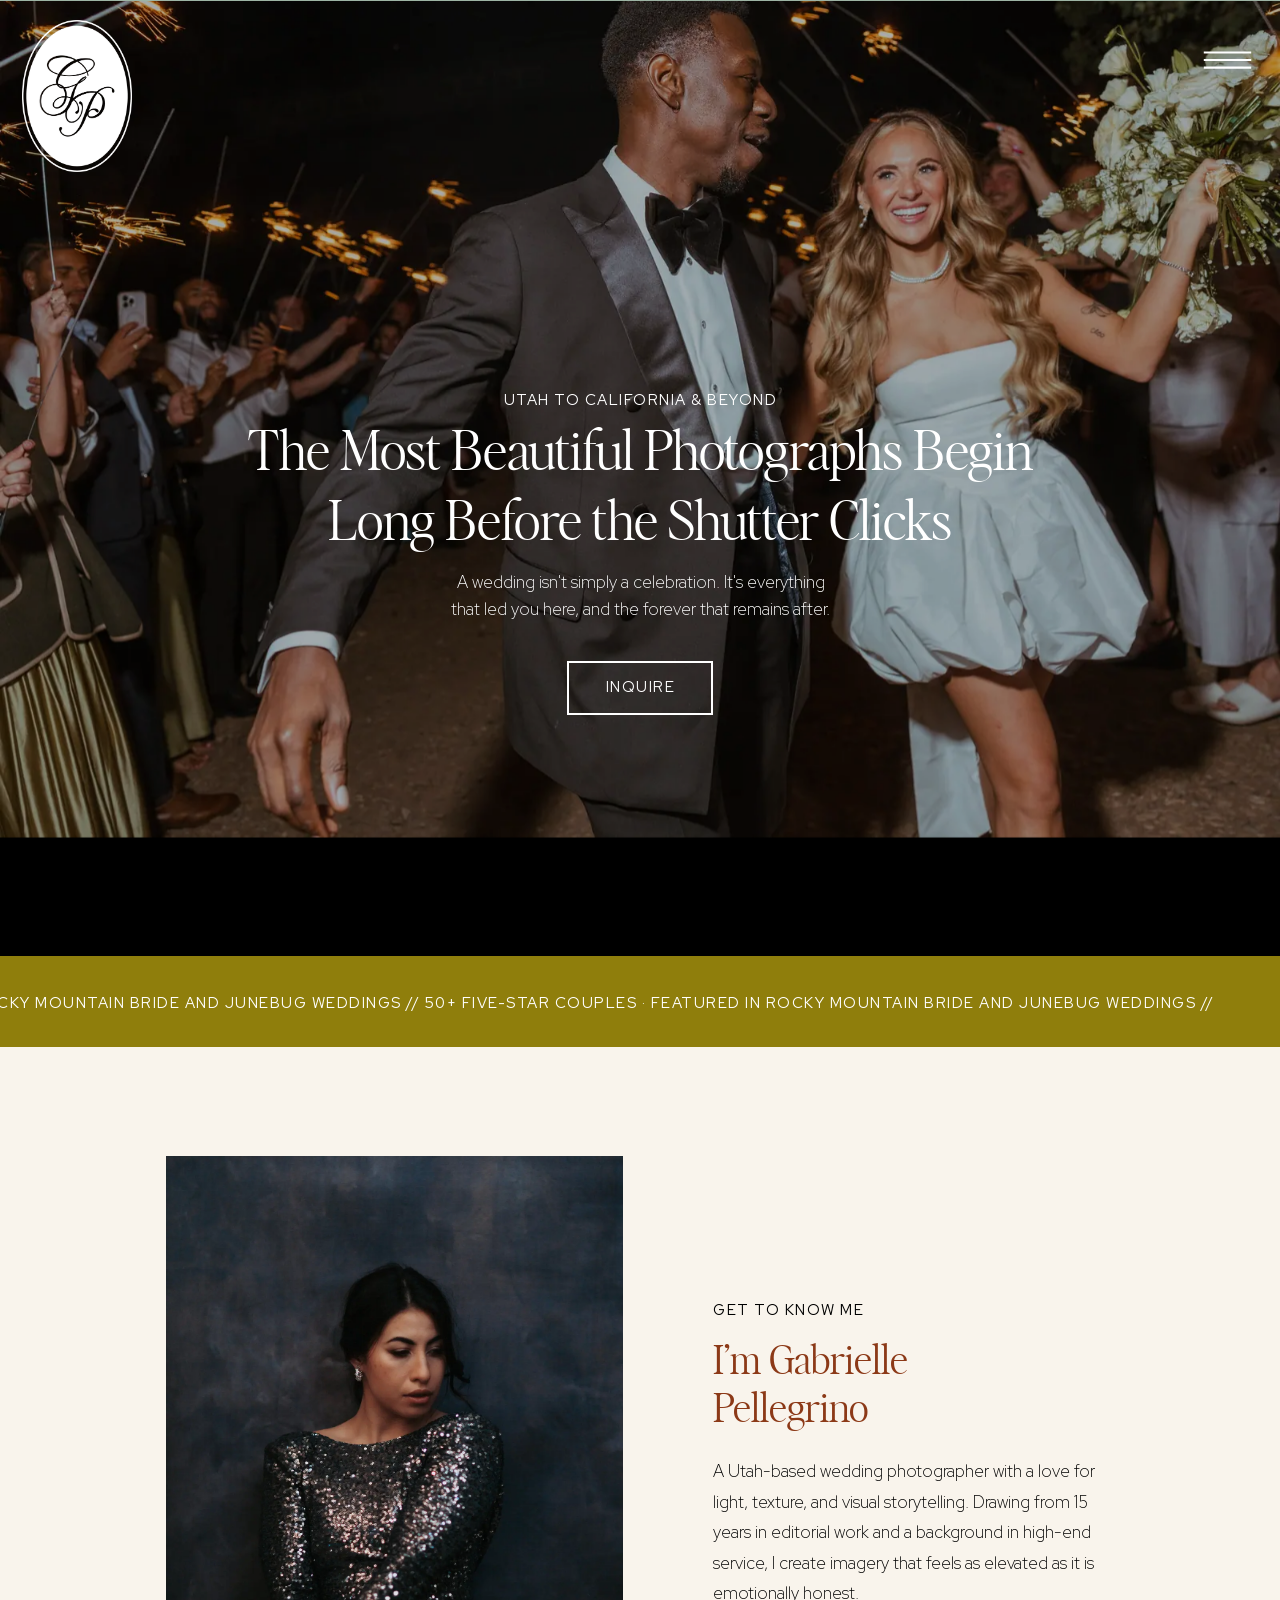
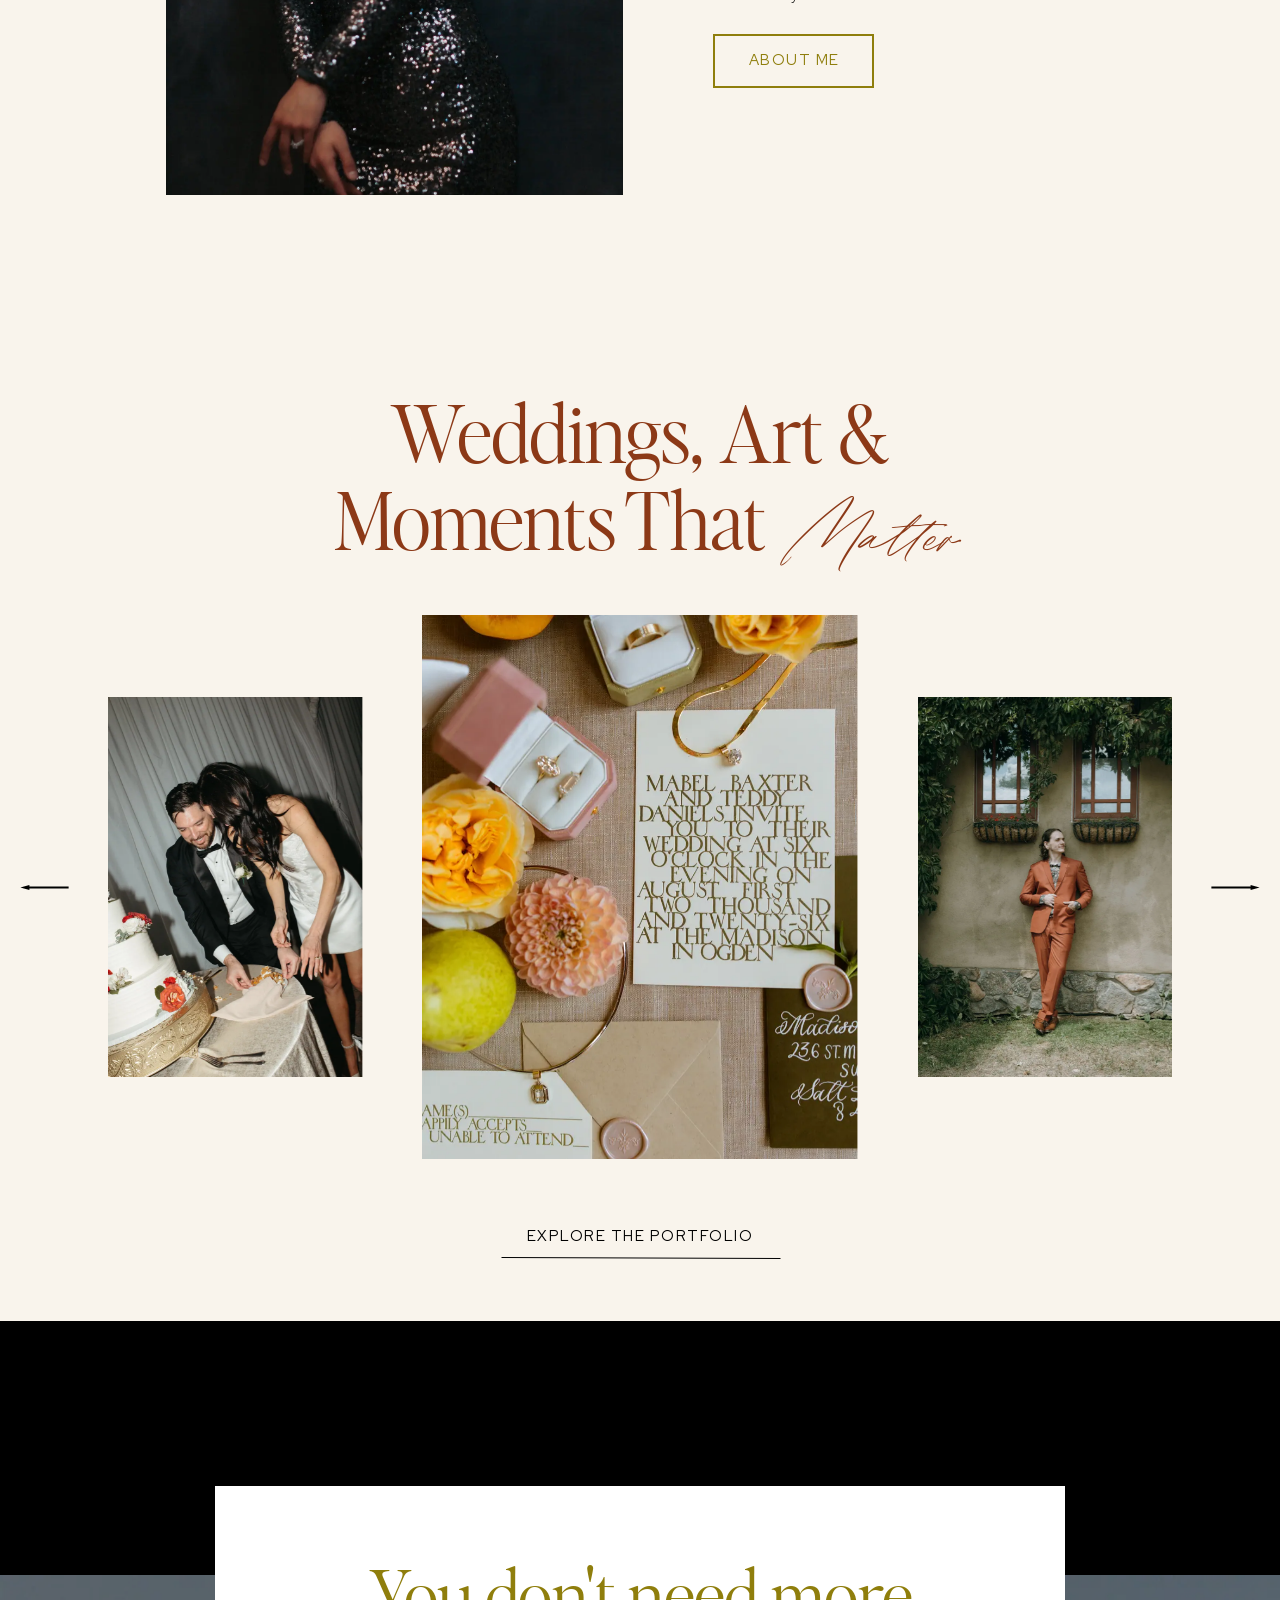
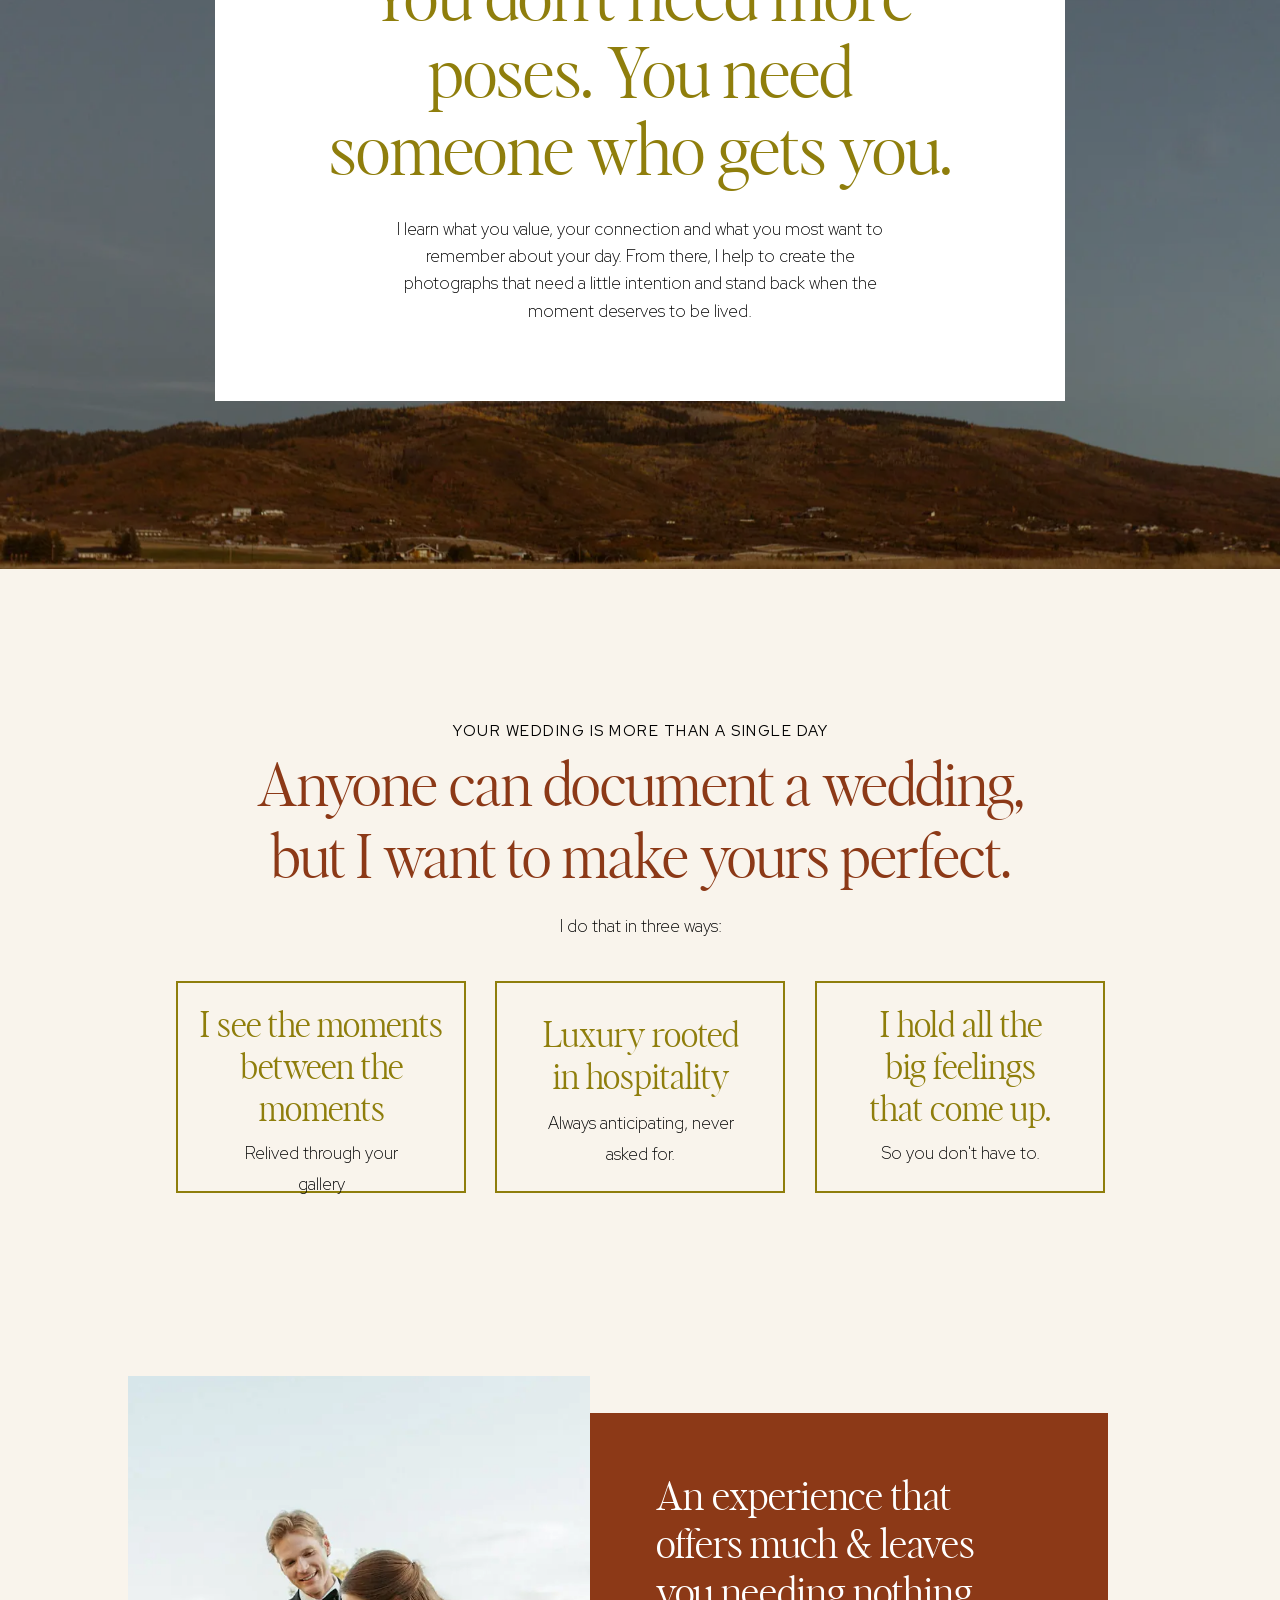
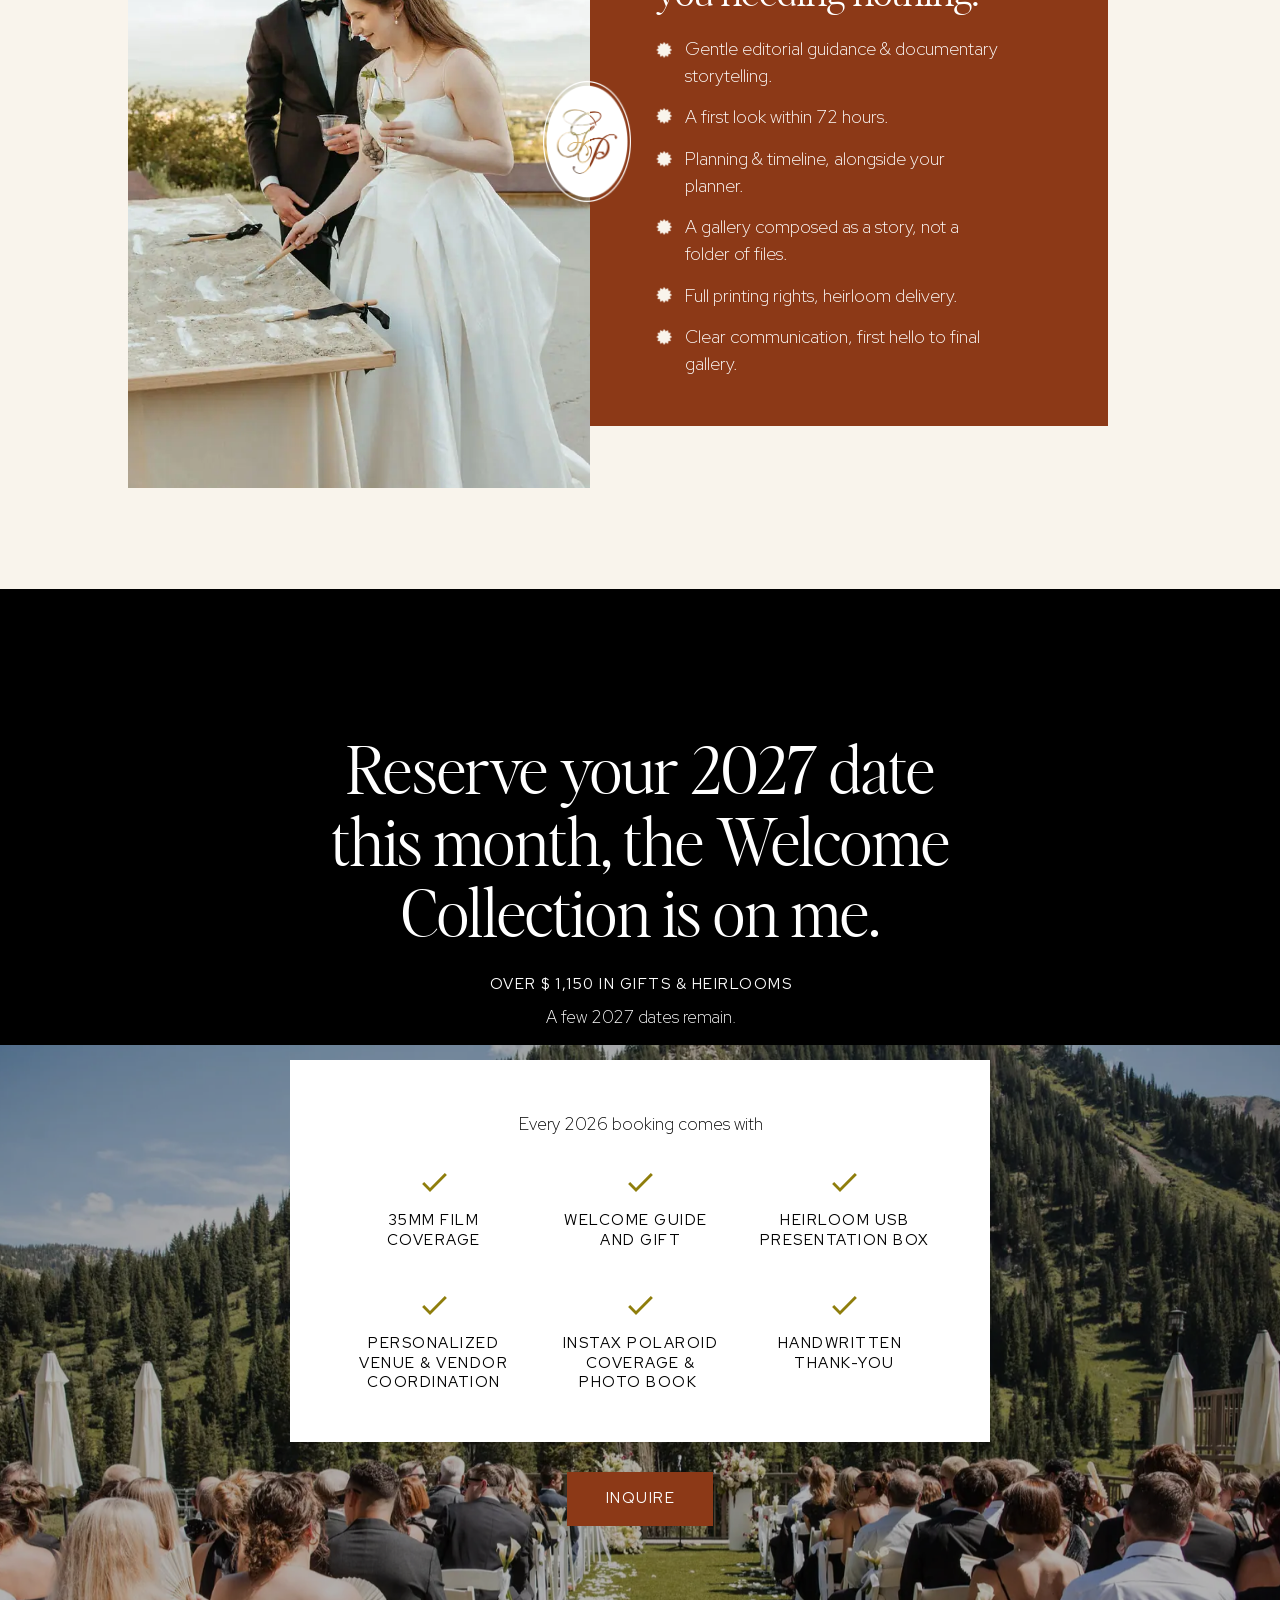
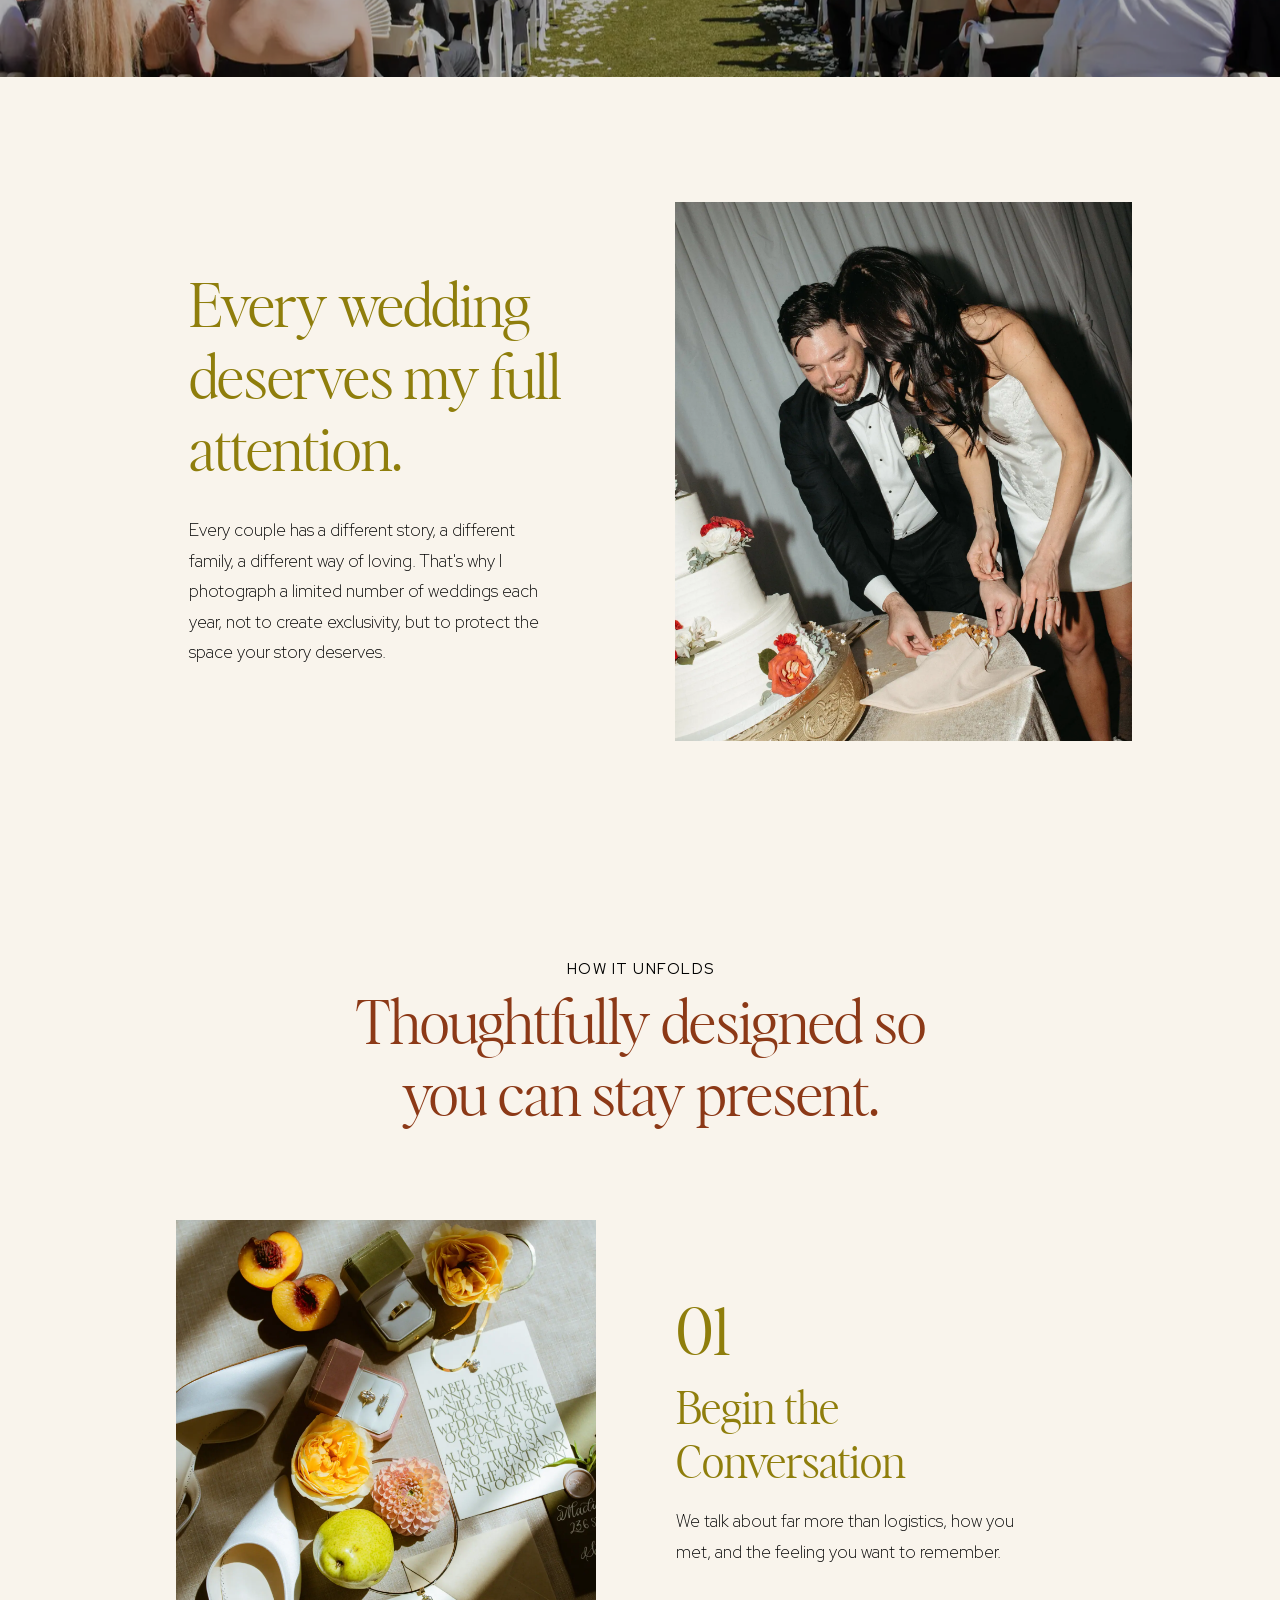
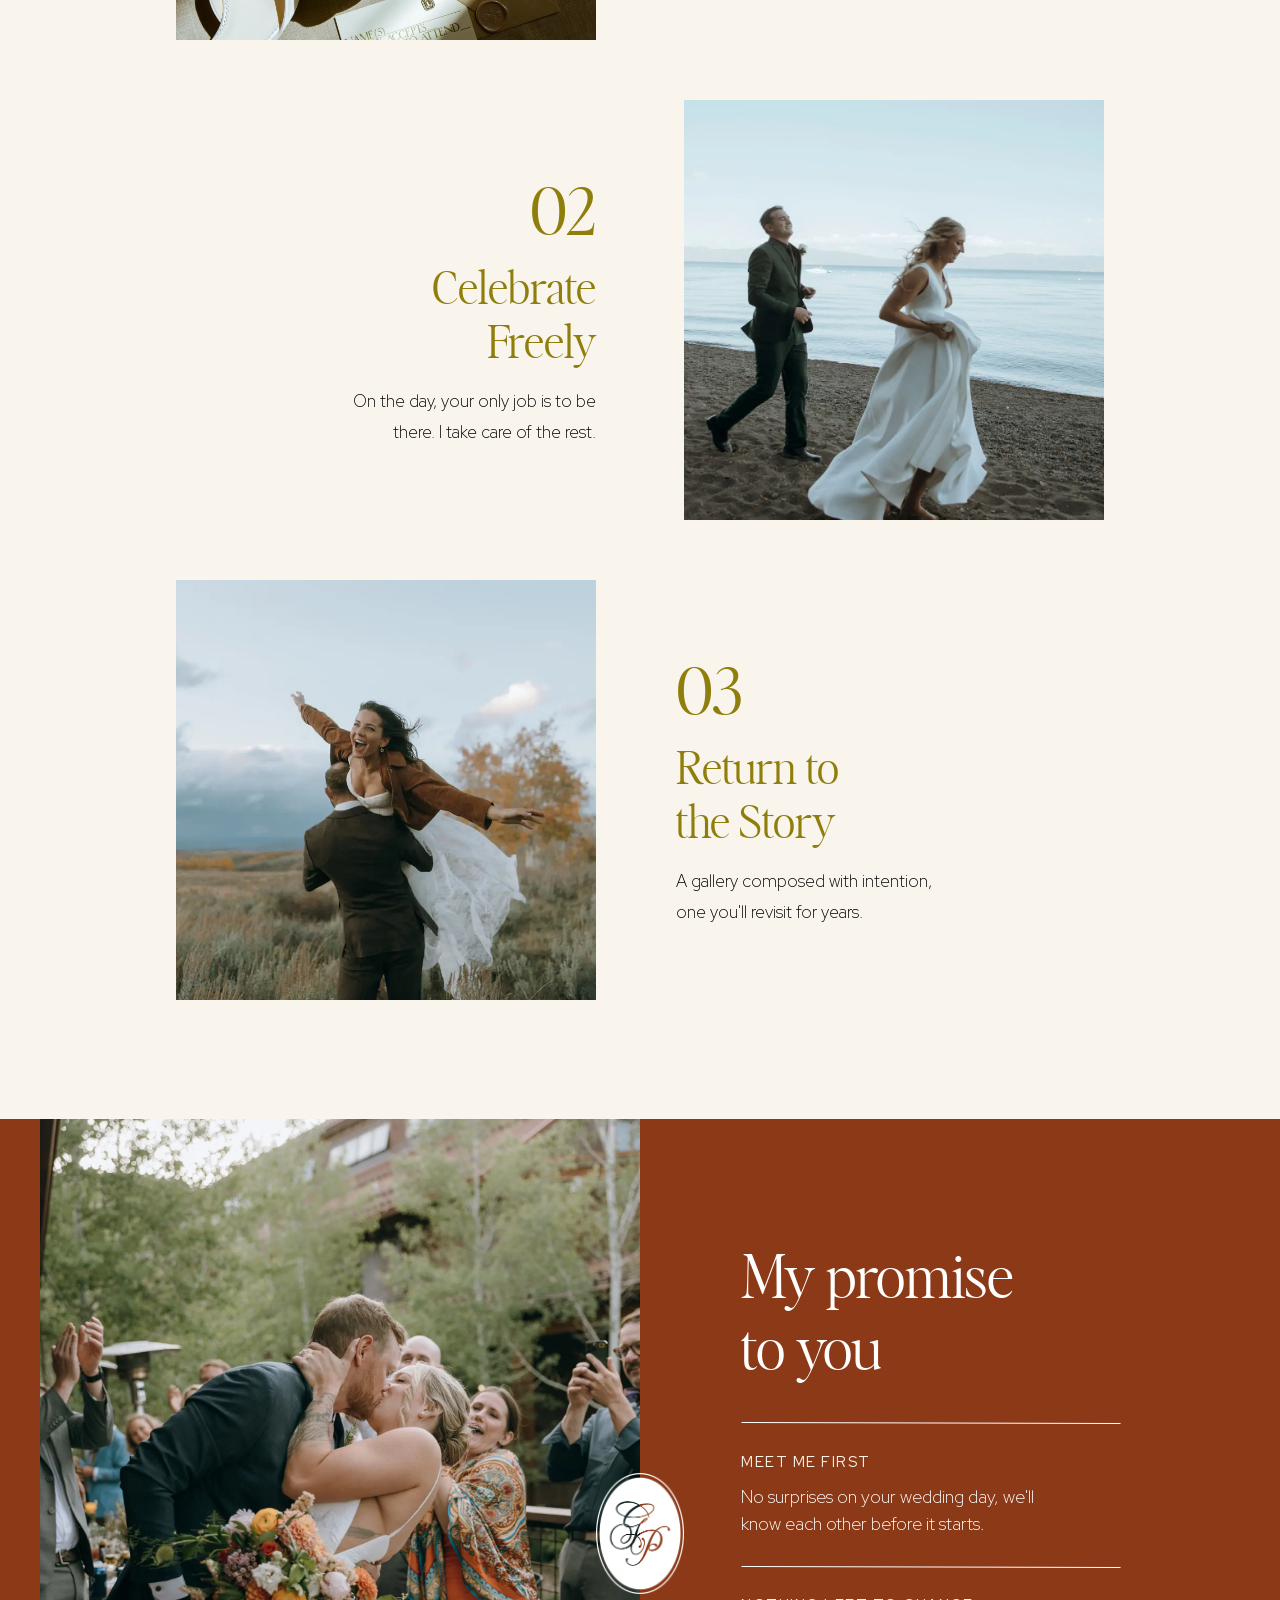
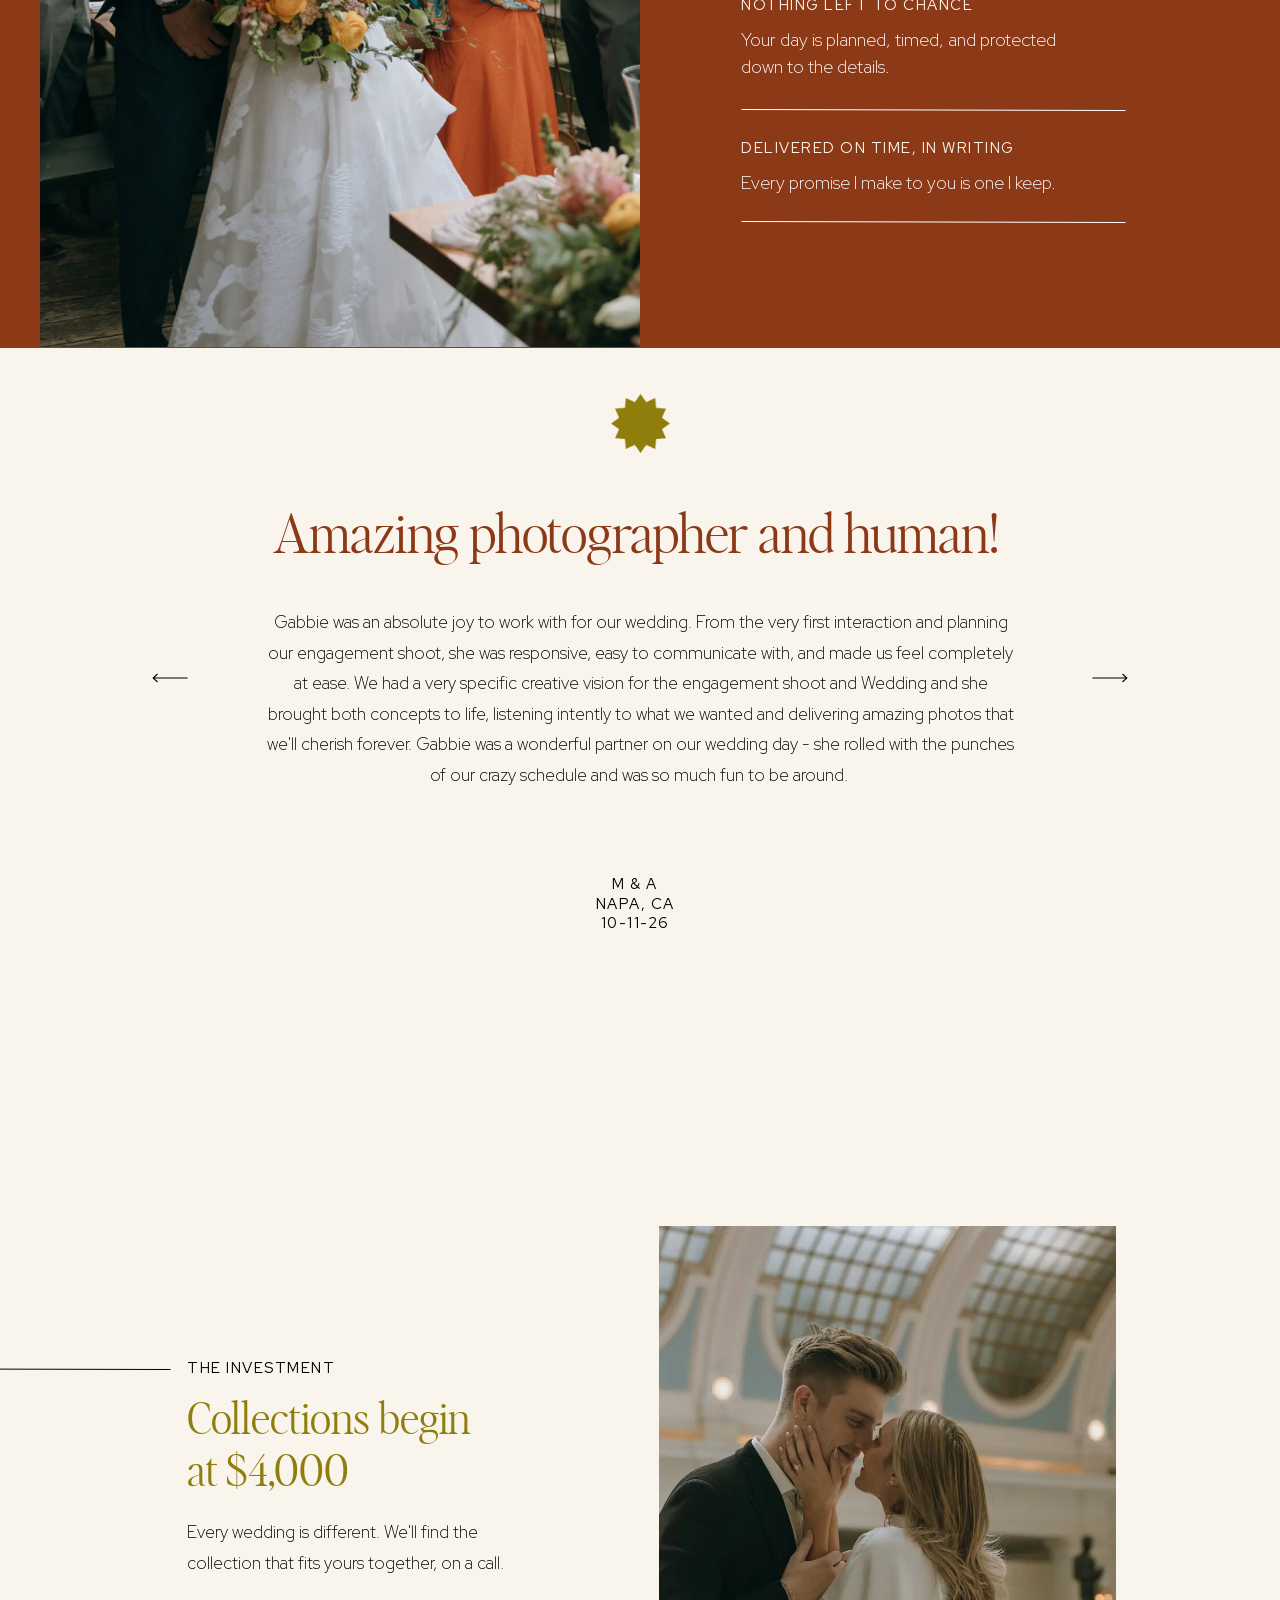
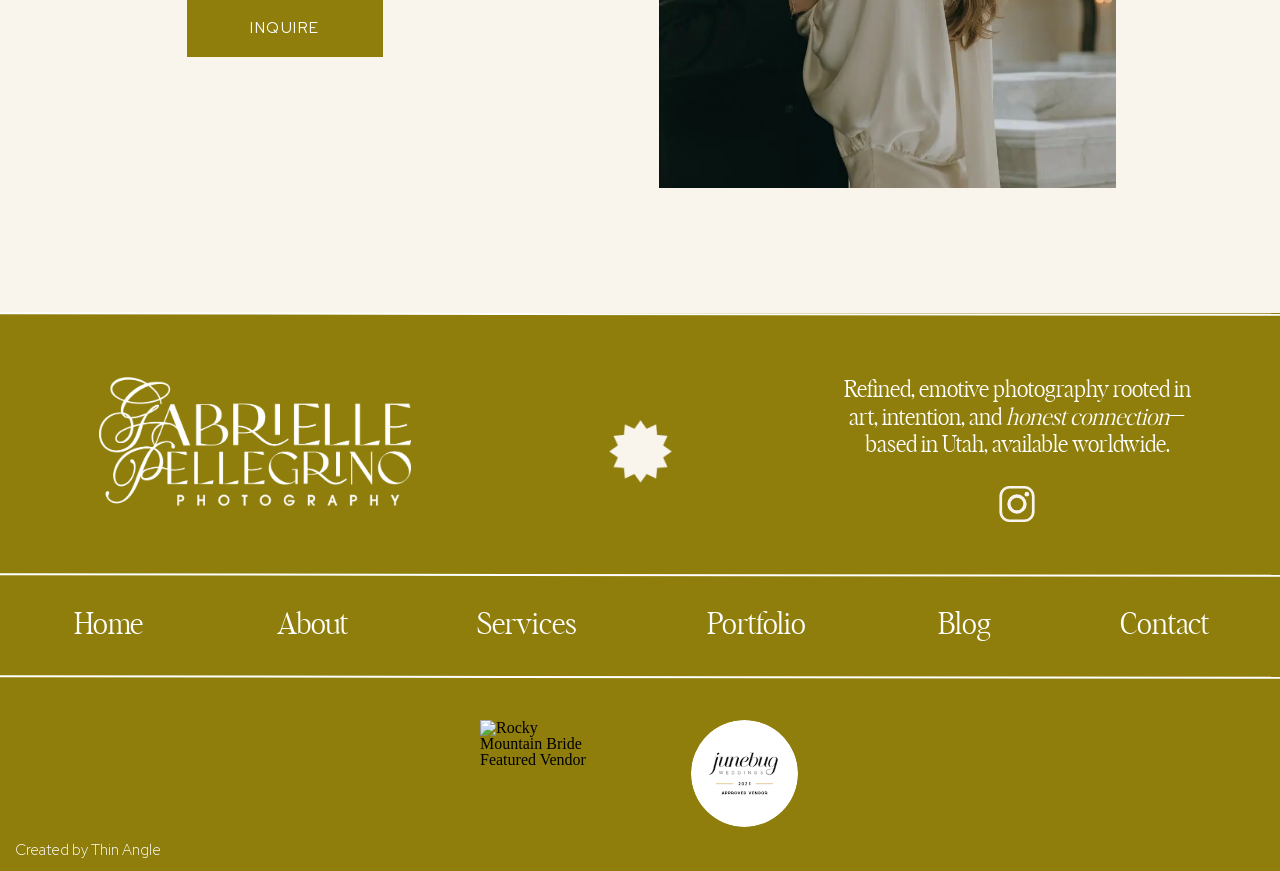
==== commit af2d40ea: "Add contact form section (Ads HoneyBook form), thank-you page, CDN stylesheets for GHL Co-Authored-B" ====
--- a/exact.html
+++ b/exact.html
@@ -16,9 +16,11 @@
 (function(){
 var H=document.documentElement,B=768;
 function layout(){var w=H.clientWidth||innerWidth,m=w<B;H.classList.toggle('m',m);H.classList.toggle('d',!m);
- var k=m?w/320:Math.min(1,w/1200);H.style.setProperty('--k',k);H.style.setProperty('--off',(m?0:Math.max(0,(w-1200)/2))+'px');window.__k=k;window.__m=m;
- var nh=m?544:898,ex=innerHeight/k-nh;H.style.setProperty('--wyc',(ex/2)+'px');H.style.setProperty('--wyb',ex+'px')}
-layout();addEventListener('resize',layout);window.__layout=layout;
+ var k=m?w/320:Math.min(1,w/1200);H.style.setProperty('--k',k);H.classList.toggle('zs',k!==1);H.style.setProperty('--off',(m?0:Math.max(0,(w-1200)/2))+'px');window.__k=k;window.__m=m;
+ var WH={"mobile-nav": {"d": 898, "m": 544}},md=m?'m':'d';Object.keys(WH).forEach(function(s){var el=document.querySelector('.sib-'+s);if(!el)return;var h=WH[s][md];
+  if(!h){el.style.removeProperty('height');el.style.setProperty('--wyc','0px');el.style.setProperty('--wyb','0px');return}
+  var ex=innerHeight/k-h;el.style.setProperty('--wyc',Math.max(0,ex/2)+'px');el.style.setProperty('--wyb',Math.max(0,ex)+'px');el.style.height=Math.max(h*k,innerHeight)+'px'})}
+layout();document.addEventListener('DOMContentLoaded',layout);addEventListener('resize',layout);window.__layout=layout;
 })();
 </script>
 <style>a,abbr,acronym,address,applet,article,aside,audio,b,big,blockquote,body,canvas,caption,center,cite,code,dd,del,details,dfn,div,dl,dt,em,embed,fieldset,figcaption,figure,footer,form,h1,h2,h3,h4,h5,h6,header,hgroup,html,i,iframe,img,ins,kbd,label,legend,li,mark,menu,nav,object,ol,output,p,pre,q,ruby,s,samp,section,small,span,strike,strong,sub,summary,sup,table,tbody,td,tfoot,th,thead,time,tr,tt,u,ul,var,video{border:0;font-size:100%;font:inherit;margin:0;padding:0;vertical-align:baseline}a,a:active,a:focus,a:link,a:visited{color:inherit;text-decoration:none}a:hover{text-decoration:none}article,aside,details,figcaption,figure,footer,header,hgroup,menu,nav,section{display:block}body{line-height:1}ol,ul{list-style:none}blockquote,q{quotes:none}blockquote:after,blockquote:before,q:after,q:before{content:"";content:none}table{border-collapse:collapse;border-spacing:0}html{-webkit-text-size-adjust:100%;-moz-text-size-adjust:100%;-ms-text-size-adjust:100%}body{position:relative}b,strong{font-weight:700}em,i{font-style:italic}input[type=email],input[type=password],input[type=text],textarea{border:0;-webkit-border-radius:0;-moz-border-radius:0;border-radius:0;-webkit-box-shadow:none;-moz-box-shadow:none;box-shadow:none;overflow-y:hidden;padding:0;resize:none}.sc{height:100%;margin:0 auto;max-height:5000em;pointer-events:none}.sc,.sp{position:relative;width:100%}.sp{min-width:320px;overflow-x:hidden;overflow-y:hidden}.sb{pointer-events:none;position:relative}.sb,.sb-f{width:100%}.sb-f{left:0;min-width:320px;position:fixed}.sb-ft{top:0}.sbfb{bottom:0}.sb-ai{display:none}.sb-c,.sb-i,.sb-m,.sb-o{background-position:50% 50%;background-repeat:no-repeat;background-size:cover;height:100%;left:0;position:absolute;top:0;width:100%}.sb-ip{background-position:top;background-repeat:no-repeat}.sb-if,.sb-ip{background-attachment:fixed}.sb-m,.sb-o{max-width:100%;overflow:hidden}.sb-m .sb-mc,.sb-o .sb-mcontent{display:block;height:auto;position:absolute;width:auto}.sb-m video{object-fit:cover}.media-align-top .sb-mc{top:0}.media-align-bottom .sb-mc{bottom:0}.media-align-left .sb-mc{left:0}.media-align-right .sb-mc{right:0}.sb-a,.sb-h{display:none}.ss{-webkit-animation-fill-mode:both;animation-fill-mode:both;display:none}.ss,.ss-s,.ss.sactive{height:100%;left:0;pointer-events:none;position:absolute;top:0;width:100%}.ss-s,.ss.sactive{display:block}.st{visibility:hidden}.se,.si-group{-webkit-animation-fill-mode:both;animation-fill-mode:both;box-sizing:border-box;display:block;outline:none;pointer-events:auto;position:absolute;-webkit-transform-origin:50% 50%;-ms-transform-origin:50% 50%;transform-origin:50% 50%}.sg-link-action{cursor:pointer}.se-t{background:transparent;border:0;height:100%;left:0;padding:0;position:absolute;top:0;width:100%}.se-t::-webkit-input-placeholder{color:inherit;opacity:.5}.se-t::-moz-placeholder{color:inherit;opacity:.5}.se-t:-ms-input-placeholder{color:inherit;opacity:.5}.se-t-list ol,.se-t-list ul{margin-left:1.4em}.se-t-list li{margin-left:1em;padding-left:.1em}.se-t-list ol{list-style:decimal}.se-t-list ul{list-style:disc}.se-rc a{text-decoration:underline}.se-rc a:hover{opacity:.8}.se-wpt-pc:after{clear:both;content:"";display:table}.se-wpt a:hover,.se-wpt-pc a,.se-wpt-pc a:active,.se-wpt-pc a:focus,.se-wpt-pc a:link,.se-wpt-pc a:visited{text-decoration:underline}.se-wpt a:hover{opacity:.8}.se-wpt b,.se-wpt strong{font-weight:700}.se-wpt em,.se-wpt i{font-style:italic}.se-wpt ol,.se-wpt ul{margin-left:20px}.se-wpt ol{list-style-type:decimal}.se-wpt p{overflow:inherit;text-overflow:inherit}.se-wpt-pc ul{list-style-type:disc}.se-wpt blockquote{background:hsla(0,0%,48%,.2);margin:1em;max-width:500px;padding:1em}.se-wpt input[type=text]{color:inherit}.se-wpt input[type=text],.se-wpt textarea{border:1px solid hsla(0,0%,48%,.5)}.sb-wp404{height:400px;position:relative;width:100%}.sb-wp404 .sc{pointer-events:auto;width:400px}.se-wpt img{height:auto;max-width:100%}.se-t:focus{border:0;outline:none}.se-i{background-position:50% 50%;background-repeat:no-repeat;background-size:cover;display:block}.se-icon,.se-line{height:100%;width:100%}.se-icon svg,.se-line svg{height:100%;vertical-align:top;width:100%}.se-i img{visibility:hidden}.se-gr,.se-i img{height:100%;width:100%}.se-svg{display:block}.se-svg svg{width:100%}.se-button,.se-simple{border:0 solid transparent;box-sizing:border-box;height:100%;width:100%}.se-button{align-items:center;cursor:pointer;display:flex;justify-content:center;min-height:fit-content;transition-property:opacity,border-color,border-width,border-style,border-radius,box-shadow,background-color}.se-button>*{user-select:none}.se:has(.se-button){cursor:pointer;min-height:fit-content;transition:none}.se-button span{line-height:1;min-height:fit-content;overflow:hidden;text-overflow:ellipsis;transition-property:opacity,color,font-size,letter-spacing,line-height,text-decoration,text-transform,font-family;white-space:nowrap}.se-ff textarea{box-sizing:border-box;display:block;height:100%;overflow:auto;position:absolute;resize:none;width:100%}.se-il{pointer-events:none}.sg-s{z-index:0}.d .se-bd,.m .se-bm{overflow:hidden}.sa{-webkit-animation-duration:1s;animation-duration:1s;-webkit-animation-fill-mode:both;animation-fill-mode:both}@-webkit-keyframes fadeIn{0%{opacity:0}to{opacity:1}}@keyframes fadeIn{0%{opacity:0}to{opacity:1}}.alignleft{display:inline;float:left}.alignright{display:inline;float:right}.aligncenter{display:block;margin-left:auto;margin-right:auto}.wp-caption.alignleft,blockquote.alignleft,img.alignleft{margin:.4em 1.6em 1.6em 0}.wp-caption.alignright,blockquote.alignright,img.alignright{margin:.4em 0 1.6em 1.6em}.wp-caption.aligncenter,blockquote.aligncenter,img.aligncenter{clear:both;margin-bottom:1.6em;margin-top:.4em}.wp-caption.aligncenter,.wp-caption.alignleft,.wp-caption.alignright{margin-bottom:1.2em}a img.alignright{float:right;margin:5px 0 20px 20px}a img.alignleft,a img.alignnone{margin:5px 20px 20px 0}a img.alignleft{float:left}a img.aligncenter{display:block;margin-left:auto;margin-right:auto}.wp-caption{background:#fff;border:1px solid #f0f0f0;max-width:96%;padding:5px 3px 10px;text-align:center}.wp-caption.alignleft,.wp-caption.alignnone{margin:5px 20px 20px 0}.wp-caption.alignright{margin:5px 0 20px 20px}.wp-caption img{border:0;height:auto;margin:0;max-width:98.5%;padding:0;width:auto}.wp-caption p.wp-caption-text{font-size:11px;line-height:17px;margin:0;padding:0 4px 5px}.screen-reader-text{clip:rect(1px,1px,1px,1px);height:1px;overflow:hidden;position:absolute!important;width:1px}.screen-reader-text:focus{clip:auto!important;background-color:#f1f1f1;border-radius:3px;box-shadow:0 0 2px 2px rgba(0,0,0,.6);color:#21759b;display:block;font-size:14px;font-size:.875rem;font-weight:700;height:auto;left:5px;line-height:normal;padding:15px 23px 14px;text-decoration:none;top:5px;width:auto;z-index:100000}.comment{padding:10px}.comments-area{border-top:1px solid #eaeaea;border-top:1px solid rgba(51,51,51,.1)}.comment-list{list-style-type:none!important;margin:5px}.comment-list p{padding-top:10px}.comment-alt{background-color:hsla(0,0%,49%,.1)}.comment-date{font-size:80%}.comment-edit{font-size:60%}.comment-form input[type=email],.comment-form input[type=text],.comment-form input[type=url],.comment-form textarea{box-sizing:border-box;font:inherit;max-width:100%}.comment-form label{display:block;line-height:1.5}.logged-in-as{line-height:1.5}input[type=submit]{background:none;border:1px solid hsla(0,0%,49%,.5);color:hsla(0,0%,49%,.5);cursor:pointer;font:inherit;margin-top:10px;padding:10px;width:auto}input{font:inherit}.sc ::-webkit-scrollbar{width:12px}.sc ::-webkit-scrollbar-track{-webkit-border-radius:10px;border-radius:10px;-webkit-box-shadow:inset 0 0 20px rgba(0,0,0,.15)}.sc ::-webkit-scrollbar-thumb{background:hsla(0,0%,59%,.2);-webkit-border-radius:10px;border-radius:10px;-webkit-box-shadow:inset 0 0 1px rgba(0,0,0,.25)}.sc ::-webkit-scrollbar-thumb:window-inactive{background:hsla(0,0%,59%,.1)}</style>
@@ -965,8 +967,9 @@
 @font-face{font-family:"OlivieSansScript";src:url(assets/fonts/olivie-script.woff) format("woff");font-display:swap}
 :root{--k:1;--off:0px}
 html,body{margin:0}
-.sc{zoom:var(--k)}
 .m .sc{width:320px!important}.d .sc{width:1200px!important}
+/* same scaling technique as the Showit engine: a scale transform (not CSS zoom) */
+.zs .sc{margin:0!important;transform:scale(var(--k));transform-origin:0 0}
 .lz .se-img{background-image:none!important}
 .sb-m{overflow:hidden}
 .sib-header{position:relative}
@@ -1090,6 +1093,7 @@
 .m .sie-mobile-nav_8{translate:0px var(--wyb)}
 .m .sie-mobile-nav_9{translate:0px var(--wyc)}
 .m .sie-mobile-nav_10{translate:0px var(--wyc)}
+.m .sie-footer_view-1_15{height:auto!important}
 .d .sib-header{height:calc(1px * var(--k))}
 .m .sib-header{height:calc(1px * var(--k))}
 .d .sib-hero{height:calc(955px * var(--k))}
@@ -1141,17 +1145,18 @@
 var io=new IntersectionObserver(function(es){es.forEach(function(e){if(e.isIntersecting){e.target.classList.remove('lz');io.unobserve(e.target)}})},{rootMargin:'1200px 0px'});
 document.querySelectorAll('.lz').forEach(function(b){io.observe(b)});
 // parallax (bgScroll "x"): image moves at half scroll speed, offsets measured from the live page at 1440px
-var PX={"hero": [-17.25], "problem": [-86], "collection": [0]};
+var PX={"hero": [-17.25, 1], "problem": [-86, 1], "collection": [0, 1.0354166666666667]};
 var par=[];Object.keys(PX).forEach(function(s){var b=document.querySelector('.sib-'+s),i=b&&b.querySelector('.bgi');if(i)par.push([b,i,PX[s]])});
-function tick(){if(window.__m){par.forEach(function(p){p[1].style.transform=''});return}
+function tick(){if(window.__m){par.forEach(function(p){p[1].style.transform='';p[1].style.width='';p[1].style.left=''});return}
  var y=scrollY,vh=innerHeight;par.forEach(function(p){var r=p[0].getBoundingClientRect();if(r.bottom<-200||r.top>vh+200)return;
-  var top=r.top+y;p[1].style.transform='translate3d(0,'+(0.5*(y-top)+p[2][0]*window.__k)+'px,0)'})}
+  var top=r.top+y,W=r.width*p[2][1];p[1].style.width=W+'px';p[1].style.left=((r.width-W)/2)+'px';p[1].style.transform='translate3d(0,'+(0.5*(y-top)+p[2][0]*window.__k)+'px,0)'})}
 addEventListener('scroll',function(){requestAnimationFrame(tick)},{passive:true});addEventListener('resize',tick);tick();
 // Showit group links (data-sg-link): page links -> main site; ads version may override
 document.querySelectorAll('[data-sg-link]').forEach(function(g){g.addEventListener('click',function(){
  try{var l=JSON.parse(g.getAttribute('data-sg-link'))}catch(e){return}
  if(l.type==='scroll'){var t=document.querySelector(l.target);t&&t.scrollIntoView({behavior:'smooth'});return}
  var u=/^https?:/.test(l.target)?l.target:'https://gabriellepellegrino.com'+l.target; if(l.newWindow)open(u,'_blank');else location.href=u})});
+document.querySelectorAll('[data-scroll]').forEach(function(a){a.addEventListener('click',function(e){var t=document.querySelector(a.getAttribute('href'));if(t){e.preventDefault();t.scrollIntoView({behavior:'smooth'})}})});
 // menu (mobile-nav block)
 var nav=document.querySelector('.sib-mobile-nav');
 function openNav(){nav.classList.add('open');requestAnimationFrame(function(){nav.classList.add('in')})}
